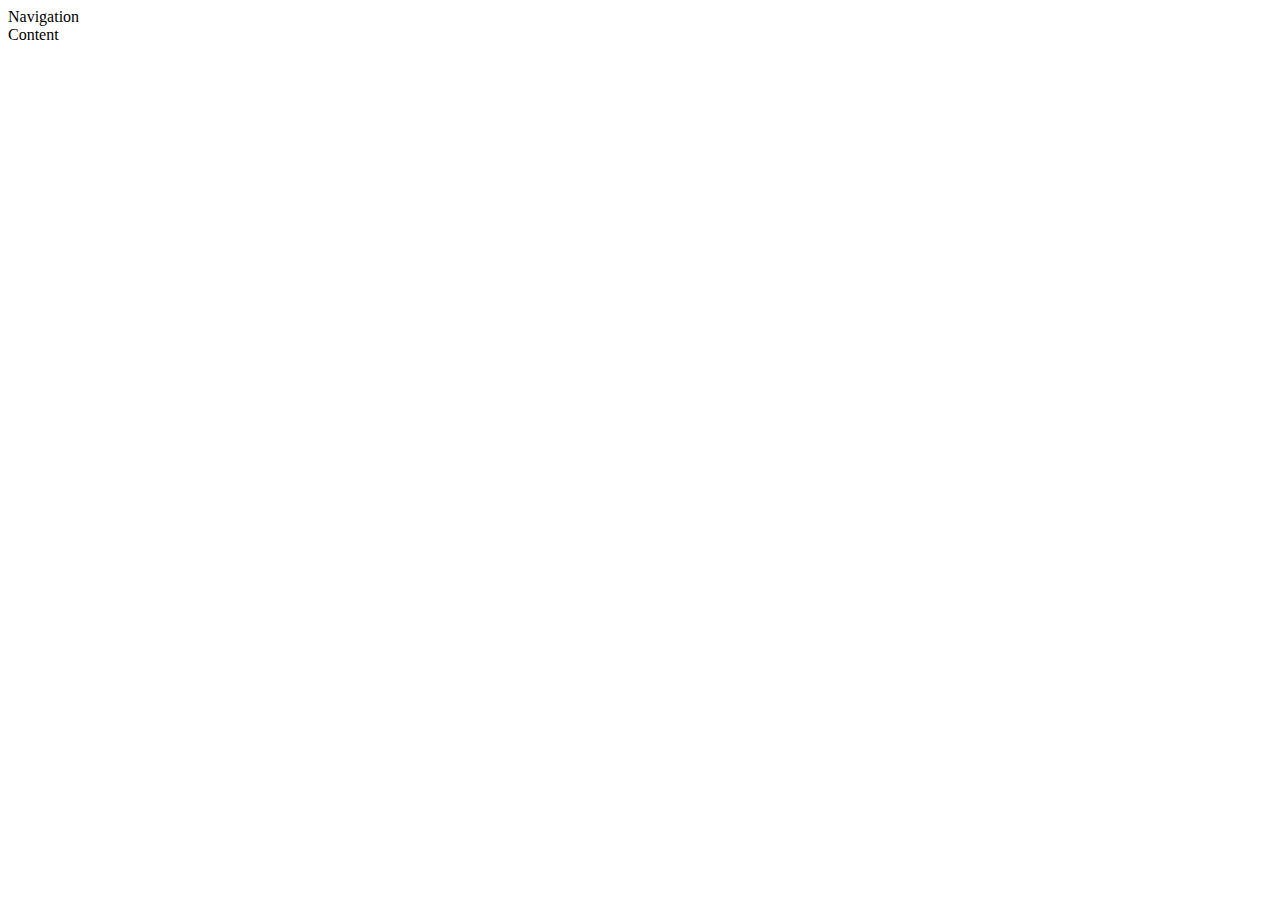
==== frontend/public/index.html @ ead6d47f "Update file structure, add logos and main layout     - Updated the file structure to be more readeab" ====
<!DOCTYPE html>
<html lang="en">

<head>
    <meta charset="UTF-8">
    <meta name="viewport" content="width=device-width, initial-scale=1.0">
    <link rel="icon" type="image/x-icon" href="/assets/img/logo-simple.png">
    <link rel="stylesheet" href="/assets/styles/main.css">
    <title>BetterSeed</title>
</head>

<body class="home">
    <nav class="navigation">
        Navigation
    </nav>

    </div>
    <div class="main">
        Content
    </div>
    
    <script type="module" src="https://cdn.jsdelivr.net/npm/bootstrap@5.3.3/dist/js/bootstrap.bundle.min.js"></script>
</body>

</html>
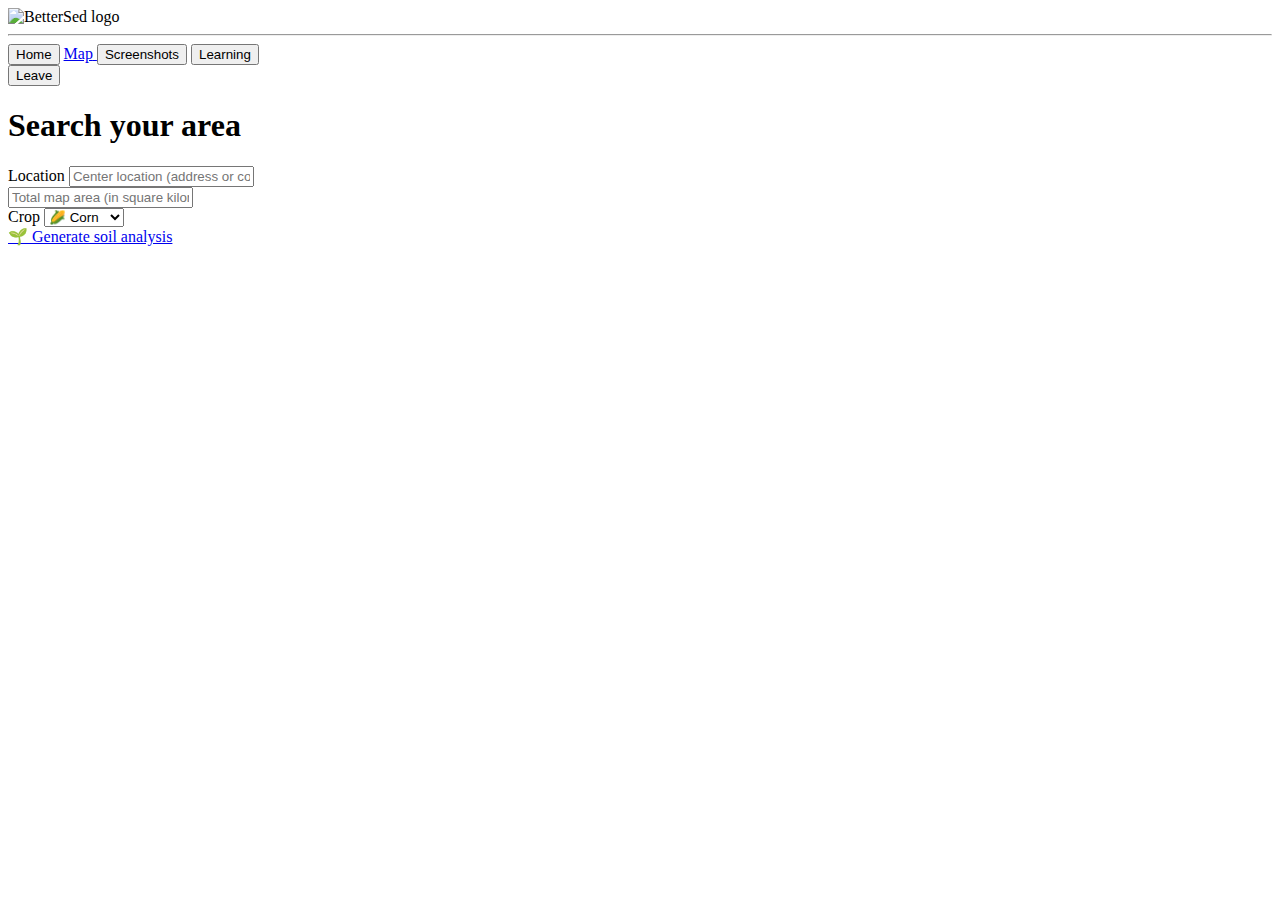
==== commit 24f34975: "Commit final" ====
--- a/frontend/public/index.html
+++ b/frontend/public/index.html
@@ -10,13 +10,65 @@
 </head>
 
 <body class="home">
-    <nav class="navigation">
-        Navigation
+    <nav class="navigation d-none d-md-flex flex-column p-3 shadow-lg z-2">
+        <img class="img-fluid w-75 align-self-center" src="/assets/img/logo.svg" alt="BetterSed logo">
+        <hr class="border border-primary border-1 opacity-100">
+        <div class="links flex-grow-1 flex-shrink-0 fs-5">
+            <button class="link btn btn-outline-info d-flex gap-2 p-2 py-3 border-start border-4 border-info opacity-100">
+                <i class="bi bi-person-circle"></i>
+                <span>Home</span>
+            </button>
+            <a href="maps.html" class="link btn btn-outline-info d-flex gap-2 p-2 py-3">
+                <i class="bi bi-map"></i>
+                <span>Map</span>
+            </a>
+            <button class="link btn btn-outline-info d-flex gap-2 p-2 py-3">
+                <i class="bi bi-images"></i>
+                <span>Screenshots</span>
+            </button>
+            <button class="link btn btn-outline-info d-flex gap-2 p-2 py-3">
+                <i class="bi bi-lightbulb"></i>
+                <span>Learning</span>
+            </button>
+
+            <div class="spacer"></div>
+           
+            <button class="link btn btn-outline-info d-flex gap-2 p-2">
+                <i class="bi bi-arrow-left"></i>
+                <span>Leave</span>
+            </button>
+        </div>
     </nav>
 
-    </div>
-    <div class="main">
-        Content
+    <div class="main bg-body-secondary p-4 d-flex justify-content-center align-items-center">
+        <div class="search card z-2 rounded-3 border-0 flex-grow-1 shadow-sm py-2">
+            <div class="card-body">
+                <div class="title d-flex align-items-center justify-content-between gap-2">
+                    <div class="text d-flex align-items-center gap-2">
+                        <i class="fs-4 bi bi-pin-map-fill"></i>
+                        <h1 class="fs-3 m-0">Search your area</h1>
+                    </div>
+                    <i class="bi bi-info-circle-fill "></i>
+                </div>
+                <div class="mb-3">
+                    <label for="searchFormInputAddress" class="form-label">Location</label>
+                    <input class="form-control" id="address-input" placeholder="Center location (address or coordinates)">
+                    <div id="address-list"></div>
+                </div>
+                <div class="mb-3">
+                    <input class="form-control" id="area_input" placeholder="Total map area (in square kilometers)"></input>
+                </div>
+                <div class="mb-3">
+                    <label for="searchFormInputCrop" class="form-label">Crop</label>
+                    <select class="form-select" aria-label="🌾 Crop">
+                        <option value="Corn">🌽 Corn</option>
+                        <option value="Grape">🍇 Grape</option>
+                        <option value="Weat">🌾 Weat</option>
+                    </select>
+                </div>
+                <a href="maps.html" class="btn btn-primary btn-lg w-100">🌱 Generate soil analysis</a>
+            </div>
+        </div>
     </div>
     
     <script type="module" src="https://cdn.jsdelivr.net/npm/bootstrap@5.3.3/dist/js/bootstrap.bundle.min.js"></script>
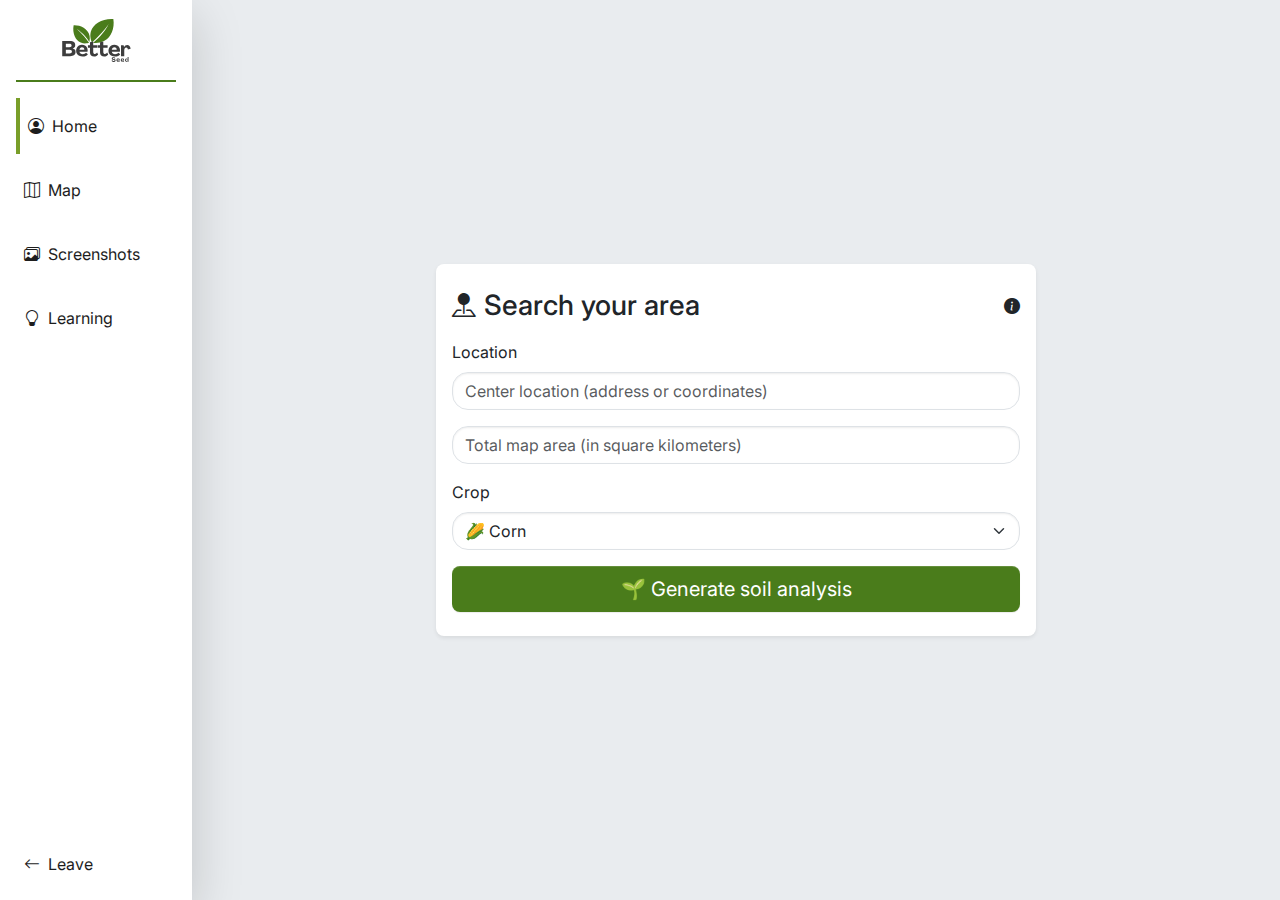
==== commit a075628f: "Added randomness to the tendency scores" ====
--- a/frontend/public/index.html
+++ b/frontend/public/index.html
@@ -4,14 +4,14 @@
 <head>
     <meta charset="UTF-8">
     <meta name="viewport" content="width=device-width, initial-scale=1.0">
-    <link rel="icon" type="image/x-icon" href="/assets/img/logo-simple.png">
-    <link rel="stylesheet" href="/assets/styles/main.css">
+    <link rel="icon" type="image/x-icon" href="assets/img/logo-simple.png">
+    <link rel="stylesheet" href="assets/styles/main.css">
     <title>BetterSeed</title>
 </head>
 
 <body class="home">
     <nav class="navigation d-none d-md-flex flex-column p-3 shadow-lg z-2">
-        <img class="img-fluid w-75 align-self-center" src="/assets/img/logo.svg" alt="BetterSed logo">
+        <img class="img-fluid w-75 align-self-center" src="assets/img/logo.svg" alt="BetterSed logo">
         <hr class="border border-primary border-1 opacity-100">
         <div class="links flex-grow-1 flex-shrink-0 fs-5">
             <button class="link btn btn-outline-info d-flex gap-2 p-2 py-3 border-start border-4 border-info opacity-100">
@@ -43,7 +43,7 @@
     <div class="main bg-body-secondary p-4 d-flex justify-content-center align-items-center">
         <div class="search card z-2 rounded-3 border-0 flex-grow-1 shadow-sm py-2">
             <div class="card-body">
-                <div class="title d-flex align-items-center justify-content-between gap-2">
+                <div class="title mb-3 d-flex align-items-center justify-content-between gap-2">
                     <div class="text d-flex align-items-center gap-2">
                         <i class="fs-4 bi bi-pin-map-fill"></i>
                         <h1 class="fs-3 m-0">Search your area</h1>
--- a/frontend/public/assets/styles/main.css
+++ b/frontend/public/assets/styles/main.css
@@ -0,0 +1,20177 @@
+@charset "UTF-8";
+@import url("https://fonts.googleapis.com/css2?family=Inter:ital,opsz,wght@0,14..32,100..900;1,14..32,100..900&display=swap");
+@import url("https://fonts.googleapis.com/css2?family=Noto+Color+Emoji&display=swap");
+/*!
+ * Bootstrap  v5.3.3 (https://getbootstrap.com/)
+ * Copyright 2011-2024 The Bootstrap Authors
+ * Licensed under MIT (https://github.com/twbs/bootstrap/blob/main/LICENSE)
+ */
+:root,
+[data-bs-theme=light] {
+  --bs-blue: #0d6efd;
+  --bs-indigo: #6610f2;
+  --bs-purple: #6f42c1;
+  --bs-pink: #d63384;
+  --bs-red: #dc3545;
+  --bs-orange: #fd7e14;
+  --bs-yellow: #ffc107;
+  --bs-green: #198754;
+  --bs-teal: #20c997;
+  --bs-cyan: #0dcaf0;
+  --bs-black: #000;
+  --bs-white: #FFFFFF;
+  --bs-gray: #6c757d;
+  --bs-gray-dark: #343a40;
+  --bs-gray-100: #f8f9fa;
+  --bs-gray-200: #e9ecef;
+  --bs-gray-300: #dee2e6;
+  --bs-gray-400: #ced4da;
+  --bs-gray-500: #adb5bd;
+  --bs-gray-600: #6c757d;
+  --bs-gray-700: #495057;
+  --bs-gray-800: #343a40;
+  --bs-gray-900: #212529;
+  --bs-primary: #4A7C1B;
+  --bs-secondary: #F9F9F9;
+  --bs-success: #F9F9F9;
+  --bs-info: #799E29;
+  --bs-warning: #EECB2E;
+  --bs-danger: #AE2323;
+  --bs-light: #FFFFFF;
+  --bs-dark: #1D1D1D;
+  --bs-primary-rgb: 74, 124, 27;
+  --bs-secondary-rgb: 249, 249, 249;
+  --bs-success-rgb: 249, 249, 249;
+  --bs-info-rgb: 121, 158, 41;
+  --bs-warning-rgb: 238, 203, 46;
+  --bs-danger-rgb: 174, 35, 35;
+  --bs-light-rgb: 255, 255, 255;
+  --bs-dark-rgb: 29, 29, 29;
+  --bs-primary-text-emphasis: rgb(29.6, 49.6, 10.8);
+  --bs-secondary-text-emphasis: rgb(99.6, 99.6, 99.6);
+  --bs-success-text-emphasis: rgb(99.6, 99.6, 99.6);
+  --bs-info-text-emphasis: rgb(48.4, 63.2, 16.4);
+  --bs-warning-text-emphasis: rgb(95.2, 81.2, 18.4);
+  --bs-danger-text-emphasis: rgb(69.6, 14, 14);
+  --bs-light-text-emphasis: #495057;
+  --bs-dark-text-emphasis: #495057;
+  --bs-primary-bg-subtle: rgb(218.8, 228.8, 209.4);
+  --bs-secondary-bg-subtle: rgb(253.8, 253.8, 253.8);
+  --bs-success-bg-subtle: rgb(253.8, 253.8, 253.8);
+  --bs-info-bg-subtle: rgb(228.2, 235.6, 212.2);
+  --bs-warning-bg-subtle: rgb(251.6, 244.6, 213.2);
+  --bs-danger-bg-subtle: rgb(238.8, 211, 211);
+  --bs-light-bg-subtle: rgb(251.5, 252, 252.5);
+  --bs-dark-bg-subtle: #ced4da;
+  --bs-primary-border-subtle: rgb(182.6, 202.6, 163.8);
+  --bs-secondary-border-subtle: rgb(252.6, 252.6, 252.6);
+  --bs-success-border-subtle: rgb(252.6, 252.6, 252.6);
+  --bs-info-border-subtle: rgb(201.4, 216.2, 169.4);
+  --bs-warning-border-subtle: rgb(248.2, 234.2, 171.4);
+  --bs-danger-border-subtle: rgb(222.6, 167, 167);
+  --bs-light-border-subtle: #e9ecef;
+  --bs-dark-border-subtle: #adb5bd;
+  --bs-white-rgb: 255, 255, 255;
+  --bs-black-rgb: 0, 0, 0;
+  --bs-font-sans-serif: "Inter", system-ui;
+  --bs-font-monospace: SFMono-Regular, Menlo, Monaco, Consolas, "Liberation Mono", "Courier New", monospace;
+  --bs-gradient: linear-gradient(180deg, rgba(255, 255, 255, 0.15), rgba(255, 255, 255, 0));
+  --bs-body-font-family: var(--bs-font-sans-serif);
+  --bs-body-font-size: 1rem;
+  --bs-body-font-weight: 400;
+  --bs-body-line-height: 1.5;
+  --bs-body-color: #212529;
+  --bs-body-color-rgb: 33, 37, 41;
+  --bs-body-bg: #FFFFFF;
+  --bs-body-bg-rgb: 255, 255, 255;
+  --bs-emphasis-color: #000;
+  --bs-emphasis-color-rgb: 0, 0, 0;
+  --bs-secondary-color: rgba(33, 37, 41, 0.75);
+  --bs-secondary-color-rgb: 33, 37, 41;
+  --bs-secondary-bg: #e9ecef;
+  --bs-secondary-bg-rgb: 233, 236, 239;
+  --bs-tertiary-color: rgba(33, 37, 41, 0.5);
+  --bs-tertiary-color-rgb: 33, 37, 41;
+  --bs-tertiary-bg: #f8f9fa;
+  --bs-tertiary-bg-rgb: 248, 249, 250;
+  --bs-heading-color: inherit;
+  --bs-link-color: #4A7C1B;
+  --bs-link-color-rgb: 74, 124, 27;
+  --bs-link-decoration: underline;
+  --bs-link-hover-color: rgb(59.2, 99.2, 21.6);
+  --bs-link-hover-color-rgb: 59, 99, 22;
+  --bs-code-color: #d63384;
+  --bs-highlight-color: #212529;
+  --bs-highlight-bg: rgb(255, 242.6, 205.4);
+  --bs-border-width: 1px;
+  --bs-border-style: solid;
+  --bs-border-color: #dee2e6;
+  --bs-border-color-translucent: rgba(0, 0, 0, 0.175);
+  --bs-border-radius: 1rem;
+  --bs-border-radius-sm: 0.25rem;
+  --bs-border-radius-lg: 0.5rem;
+  --bs-border-radius-xl: 1rem;
+  --bs-border-radius-xxl: 2rem;
+  --bs-border-radius-2xl: var(--bs-border-radius-xxl);
+  --bs-border-radius-pill: 50rem;
+  --bs-box-shadow: 0 0.5rem 1rem rgba(0, 0, 0, 0.15);
+  --bs-box-shadow-sm: 0 0.125rem 0.25rem rgba(0, 0, 0, 0.075);
+  --bs-box-shadow-lg: 0 1rem 3rem rgba(0, 0, 0, 0.175);
+  --bs-box-shadow-inset: inset 0 1px 2px rgba(0, 0, 0, 0.075);
+  --bs-focus-ring-width: 0.25rem;
+  --bs-focus-ring-opacity: 0.25;
+  --bs-focus-ring-color: rgba(74, 124, 27, 0.25);
+  --bs-form-valid-color: #F9F9F9;
+  --bs-form-valid-border-color: #F9F9F9;
+  --bs-form-invalid-color: #AE2323;
+  --bs-form-invalid-border-color: #AE2323;
+}
+
+[data-bs-theme=dark] {
+  color-scheme: dark;
+  --bs-body-color: #dee2e6;
+  --bs-body-color-rgb: 222, 226, 230;
+  --bs-body-bg: #212529;
+  --bs-body-bg-rgb: 33, 37, 41;
+  --bs-emphasis-color: #FFFFFF;
+  --bs-emphasis-color-rgb: 255, 255, 255;
+  --bs-secondary-color: rgba(222, 226, 230, 0.75);
+  --bs-secondary-color-rgb: 222, 226, 230;
+  --bs-secondary-bg: #343a40;
+  --bs-secondary-bg-rgb: 52, 58, 64;
+  --bs-tertiary-color: rgba(222, 226, 230, 0.5);
+  --bs-tertiary-color-rgb: 222, 226, 230;
+  --bs-tertiary-bg: rgb(42.5, 47.5, 52.5);
+  --bs-tertiary-bg-rgb: 43, 48, 53;
+  --bs-primary-text-emphasis: rgb(146.4, 176.4, 118.2);
+  --bs-secondary-text-emphasis: rgb(251.4, 251.4, 251.4);
+  --bs-success-text-emphasis: rgb(251.4, 251.4, 251.4);
+  --bs-info-text-emphasis: rgb(174.6, 196.8, 126.6);
+  --bs-warning-text-emphasis: rgb(244.8, 223.8, 129.6);
+  --bs-danger-text-emphasis: rgb(206.4, 123, 123);
+  --bs-light-text-emphasis: #f8f9fa;
+  --bs-dark-text-emphasis: #dee2e6;
+  --bs-primary-bg-subtle: rgb(14.8, 24.8, 5.4);
+  --bs-secondary-bg-subtle: rgb(49.8, 49.8, 49.8);
+  --bs-success-bg-subtle: rgb(49.8, 49.8, 49.8);
+  --bs-info-bg-subtle: rgb(24.2, 31.6, 8.2);
+  --bs-warning-bg-subtle: rgb(47.6, 40.6, 9.2);
+  --bs-danger-bg-subtle: rgb(34.8, 7, 7);
+  --bs-light-bg-subtle: #343a40;
+  --bs-dark-bg-subtle: #1a1d20;
+  --bs-primary-border-subtle: rgb(44.4, 74.4, 16.2);
+  --bs-secondary-border-subtle: rgb(149.4, 149.4, 149.4);
+  --bs-success-border-subtle: rgb(149.4, 149.4, 149.4);
+  --bs-info-border-subtle: rgb(72.6, 94.8, 24.6);
+  --bs-warning-border-subtle: rgb(142.8, 121.8, 27.6);
+  --bs-danger-border-subtle: rgb(104.4, 21, 21);
+  --bs-light-border-subtle: #495057;
+  --bs-dark-border-subtle: #343a40;
+  --bs-heading-color: inherit;
+  --bs-link-color: rgb(146.4, 176.4, 118.2);
+  --bs-link-hover-color: rgb(168.12, 192.12, 145.56);
+  --bs-link-color-rgb: 146, 176, 118;
+  --bs-link-hover-color-rgb: 168, 192, 146;
+  --bs-code-color: rgb(230.4, 132.6, 181.2);
+  --bs-highlight-color: #dee2e6;
+  --bs-highlight-bg: rgb(102, 77.2, 2.8);
+  --bs-border-color: #495057;
+  --bs-border-color-translucent: rgba(255, 255, 255, 0.15);
+  --bs-form-valid-color: rgb(117, 183, 152.4);
+  --bs-form-valid-border-color: rgb(117, 183, 152.4);
+  --bs-form-invalid-color: rgb(234, 133.8, 143.4);
+  --bs-form-invalid-border-color: rgb(234, 133.8, 143.4);
+}
+
+*,
+*::before,
+*::after {
+  box-sizing: border-box;
+}
+
+@media (prefers-reduced-motion: no-preference) {
+  :root {
+    scroll-behavior: smooth;
+  }
+}
+
+body {
+  margin: 0;
+  font-family: var(--bs-body-font-family);
+  font-size: var(--bs-body-font-size);
+  font-weight: var(--bs-body-font-weight);
+  line-height: var(--bs-body-line-height);
+  color: var(--bs-body-color);
+  text-align: var(--bs-body-text-align);
+  background-color: var(--bs-body-bg);
+  -webkit-text-size-adjust: 100%;
+  -webkit-tap-highlight-color: rgba(0, 0, 0, 0);
+}
+
+hr {
+  margin: 1rem 0;
+  color: inherit;
+  border: 0;
+  border-top: var(--bs-border-width) solid;
+  opacity: 0.25;
+}
+
+h6, .h6, h5, .h5, h4, .h4, h3, .h3, h2, .h2, h1, .h1 {
+  margin-top: 0;
+  margin-bottom: 0.5rem;
+  font-weight: 500;
+  line-height: 1.2;
+  color: var(--bs-heading-color);
+}
+
+h1, .h1 {
+  font-size: calc(1.375rem + 1.5vw);
+}
+@media (min-width: 1200px) {
+  h1, .h1 {
+    font-size: 2.5rem;
+  }
+}
+
+h2, .h2 {
+  font-size: calc(1.325rem + 0.9vw);
+}
+@media (min-width: 1200px) {
+  h2, .h2 {
+    font-size: 2rem;
+  }
+}
+
+h3, .h3 {
+  font-size: calc(1.3rem + 0.6vw);
+}
+@media (min-width: 1200px) {
+  h3, .h3 {
+    font-size: 1.75rem;
+  }
+}
+
+h4, .h4 {
+  font-size: calc(1.275rem + 0.3vw);
+}
+@media (min-width: 1200px) {
+  h4, .h4 {
+    font-size: 1.5rem;
+  }
+}
+
+h5, .h5 {
+  font-size: 1.25rem;
+}
+
+h6, .h6 {
+  font-size: 1rem;
+}
+
+p {
+  margin-top: 0;
+  margin-bottom: 1rem;
+}
+
+abbr[title] {
+  text-decoration: underline dotted;
+  cursor: help;
+  text-decoration-skip-ink: none;
+}
+
+address {
+  margin-bottom: 1rem;
+  font-style: normal;
+  line-height: inherit;
+}
+
+ol,
+ul {
+  padding-left: 2rem;
+}
+
+ol,
+ul,
+dl {
+  margin-top: 0;
+  margin-bottom: 1rem;
+}
+
+ol ol,
+ul ul,
+ol ul,
+ul ol {
+  margin-bottom: 0;
+}
+
+dt {
+  font-weight: 700;
+}
+
+dd {
+  margin-bottom: 0.5rem;
+  margin-left: 0;
+}
+
+blockquote {
+  margin: 0 0 1rem;
+}
+
+b,
+strong {
+  font-weight: bolder;
+}
+
+small, .small {
+  font-size: 0.875em;
+}
+
+mark, .mark {
+  padding: 0.1875em;
+  color: var(--bs-highlight-color);
+  background-color: var(--bs-highlight-bg);
+}
+
+sub,
+sup {
+  position: relative;
+  font-size: 0.75em;
+  line-height: 0;
+  vertical-align: baseline;
+}
+
+sub {
+  bottom: -0.25em;
+}
+
+sup {
+  top: -0.5em;
+}
+
+a {
+  color: rgba(var(--bs-link-color-rgb), var(--bs-link-opacity, 1));
+  text-decoration: underline;
+}
+a:hover {
+  --bs-link-color-rgb: var(--bs-link-hover-color-rgb);
+}
+
+a:not([href]):not([class]), a:not([href]):not([class]):hover {
+  color: inherit;
+  text-decoration: none;
+}
+
+pre,
+code,
+kbd,
+samp {
+  font-family: var(--bs-font-monospace);
+  font-size: 1em;
+}
+
+pre {
+  display: block;
+  margin-top: 0;
+  margin-bottom: 1rem;
+  overflow: auto;
+  font-size: 0.875em;
+}
+pre code {
+  font-size: inherit;
+  color: inherit;
+  word-break: normal;
+}
+
+code {
+  font-size: 0.875em;
+  color: var(--bs-code-color);
+  word-wrap: break-word;
+}
+a > code {
+  color: inherit;
+}
+
+kbd {
+  padding: 0.1875rem 0.375rem;
+  font-size: 0.875em;
+  color: var(--bs-body-bg);
+  background-color: var(--bs-body-color);
+  border-radius: 0.25rem;
+}
+kbd kbd {
+  padding: 0;
+  font-size: 1em;
+}
+
+figure {
+  margin: 0 0 1rem;
+}
+
+img,
+svg {
+  vertical-align: middle;
+}
+
+table {
+  caption-side: bottom;
+  border-collapse: collapse;
+}
+
+caption {
+  padding-top: 0.5rem;
+  padding-bottom: 0.5rem;
+  color: var(--bs-secondary-color);
+  text-align: left;
+}
+
+th {
+  text-align: inherit;
+  text-align: -webkit-match-parent;
+}
+
+thead,
+tbody,
+tfoot,
+tr,
+td,
+th {
+  border-color: inherit;
+  border-style: solid;
+  border-width: 0;
+}
+
+label {
+  display: inline-block;
+}
+
+button {
+  border-radius: 0;
+}
+
+button:focus:not(:focus-visible) {
+  outline: 0;
+}
+
+input,
+button,
+select,
+optgroup,
+textarea {
+  margin: 0;
+  font-family: inherit;
+  font-size: inherit;
+  line-height: inherit;
+}
+
+button,
+select {
+  text-transform: none;
+}
+
+[role=button] {
+  cursor: pointer;
+}
+
+select {
+  word-wrap: normal;
+}
+select:disabled {
+  opacity: 1;
+}
+
+[list]:not([type=date]):not([type=datetime-local]):not([type=month]):not([type=week]):not([type=time])::-webkit-calendar-picker-indicator {
+  display: none !important;
+}
+
+button,
+[type=button],
+[type=reset],
+[type=submit] {
+  -webkit-appearance: button;
+}
+button:not(:disabled),
+[type=button]:not(:disabled),
+[type=reset]:not(:disabled),
+[type=submit]:not(:disabled) {
+  cursor: pointer;
+}
+
+::-moz-focus-inner {
+  padding: 0;
+  border-style: none;
+}
+
+textarea {
+  resize: vertical;
+}
+
+fieldset {
+  min-width: 0;
+  padding: 0;
+  margin: 0;
+  border: 0;
+}
+
+legend {
+  float: left;
+  width: 100%;
+  padding: 0;
+  margin-bottom: 0.5rem;
+  font-size: calc(1.275rem + 0.3vw);
+  line-height: inherit;
+}
+@media (min-width: 1200px) {
+  legend {
+    font-size: 1.5rem;
+  }
+}
+legend + * {
+  clear: left;
+}
+
+::-webkit-datetime-edit-fields-wrapper,
+::-webkit-datetime-edit-text,
+::-webkit-datetime-edit-minute,
+::-webkit-datetime-edit-hour-field,
+::-webkit-datetime-edit-day-field,
+::-webkit-datetime-edit-month-field,
+::-webkit-datetime-edit-year-field {
+  padding: 0;
+}
+
+::-webkit-inner-spin-button {
+  height: auto;
+}
+
+[type=search] {
+  -webkit-appearance: textfield;
+  outline-offset: -2px;
+}
+
+/* rtl:raw:
+[type="tel"],
+[type="url"],
+[type="email"],
+[type="number"] {
+  direction: ltr;
+}
+*/
+::-webkit-search-decoration {
+  -webkit-appearance: none;
+}
+
+::-webkit-color-swatch-wrapper {
+  padding: 0;
+}
+
+::file-selector-button {
+  font: inherit;
+  -webkit-appearance: button;
+}
+
+output {
+  display: inline-block;
+}
+
+iframe {
+  border: 0;
+}
+
+summary {
+  display: list-item;
+  cursor: pointer;
+}
+
+progress {
+  vertical-align: baseline;
+}
+
+[hidden] {
+  display: none !important;
+}
+
+.lead {
+  font-size: 1.25rem;
+  font-weight: 300;
+}
+
+.display-1 {
+  font-size: calc(1.625rem + 4.5vw);
+  font-weight: 300;
+  line-height: 1.2;
+}
+@media (min-width: 1200px) {
+  .display-1 {
+    font-size: 5rem;
+  }
+}
+
+.display-2 {
+  font-size: calc(1.575rem + 3.9vw);
+  font-weight: 300;
+  line-height: 1.2;
+}
+@media (min-width: 1200px) {
+  .display-2 {
+    font-size: 4.5rem;
+  }
+}
+
+.display-3 {
+  font-size: calc(1.525rem + 3.3vw);
+  font-weight: 300;
+  line-height: 1.2;
+}
+@media (min-width: 1200px) {
+  .display-3 {
+    font-size: 4rem;
+  }
+}
+
+.display-4 {
+  font-size: calc(1.475rem + 2.7vw);
+  font-weight: 300;
+  line-height: 1.2;
+}
+@media (min-width: 1200px) {
+  .display-4 {
+    font-size: 3.5rem;
+  }
+}
+
+.display-5 {
+  font-size: calc(1.425rem + 2.1vw);
+  font-weight: 300;
+  line-height: 1.2;
+}
+@media (min-width: 1200px) {
+  .display-5 {
+    font-size: 3rem;
+  }
+}
+
+.display-6 {
+  font-size: calc(1.375rem + 1.5vw);
+  font-weight: 300;
+  line-height: 1.2;
+}
+@media (min-width: 1200px) {
+  .display-6 {
+    font-size: 2.5rem;
+  }
+}
+
+.list-unstyled {
+  padding-left: 0;
+  list-style: none;
+}
+
+.list-inline {
+  padding-left: 0;
+  list-style: none;
+}
+
+.list-inline-item {
+  display: inline-block;
+}
+.list-inline-item:not(:last-child) {
+  margin-right: 0.5rem;
+}
+
+.initialism {
+  font-size: 0.875em;
+  text-transform: uppercase;
+}
+
+.blockquote {
+  margin-bottom: 1rem;
+  font-size: 1.25rem;
+}
+.blockquote > :last-child {
+  margin-bottom: 0;
+}
+
+.blockquote-footer {
+  margin-top: -1rem;
+  margin-bottom: 1rem;
+  font-size: 0.875em;
+  color: #6c757d;
+}
+.blockquote-footer::before {
+  content: "— ";
+}
+
+.img-fluid {
+  max-width: 100%;
+  height: auto;
+}
+
+.img-thumbnail {
+  padding: 0.25rem;
+  background-color: var(--bs-body-bg);
+  border: var(--bs-border-width) solid var(--bs-border-color);
+  border-radius: var(--bs-border-radius);
+  box-shadow: var(--bs-box-shadow-sm);
+  max-width: 100%;
+  height: auto;
+}
+
+.figure {
+  display: inline-block;
+}
+
+.figure-img {
+  margin-bottom: 0.5rem;
+  line-height: 1;
+}
+
+.figure-caption {
+  font-size: 0.875em;
+  color: var(--bs-secondary-color);
+}
+
+.container,
+.container-fluid,
+.container-xxl,
+.container-xl,
+.container-lg,
+.container-md,
+.container-sm {
+  --bs-gutter-x: 1.5rem;
+  --bs-gutter-y: 0;
+  width: 100%;
+  padding-right: calc(var(--bs-gutter-x) * 0.5);
+  padding-left: calc(var(--bs-gutter-x) * 0.5);
+  margin-right: auto;
+  margin-left: auto;
+}
+
+@media (min-width: 576px) {
+  .container-sm, .container {
+    max-width: 540px;
+  }
+}
+@media (min-width: 768px) {
+  .container-md, .container-sm, .container {
+    max-width: 720px;
+  }
+}
+@media (min-width: 992px) {
+  .container-lg, .container-md, .container-sm, .container {
+    max-width: 960px;
+  }
+}
+@media (min-width: 1200px) {
+  .container-xl, .container-lg, .container-md, .container-sm, .container {
+    max-width: 1140px;
+  }
+}
+@media (min-width: 1400px) {
+  .container-xxl, .container-xl, .container-lg, .container-md, .container-sm, .container {
+    max-width: 1320px;
+  }
+}
+:root {
+  --bs-breakpoint-xs: 0;
+  --bs-breakpoint-sm: 576px;
+  --bs-breakpoint-md: 768px;
+  --bs-breakpoint-lg: 992px;
+  --bs-breakpoint-xl: 1200px;
+  --bs-breakpoint-xxl: 1400px;
+}
+
+.row {
+  --bs-gutter-x: 1.5rem;
+  --bs-gutter-y: 0;
+  display: flex;
+  flex-wrap: wrap;
+  margin-top: calc(-1 * var(--bs-gutter-y));
+  margin-right: calc(-0.5 * var(--bs-gutter-x));
+  margin-left: calc(-0.5 * var(--bs-gutter-x));
+}
+.row > * {
+  flex-shrink: 0;
+  width: 100%;
+  max-width: 100%;
+  padding-right: calc(var(--bs-gutter-x) * 0.5);
+  padding-left: calc(var(--bs-gutter-x) * 0.5);
+  margin-top: var(--bs-gutter-y);
+}
+
+.col {
+  flex: 1 0 0%;
+}
+
+.row-cols-auto > * {
+  flex: 0 0 auto;
+  width: auto;
+}
+
+.row-cols-1 > * {
+  flex: 0 0 auto;
+  width: 100%;
+}
+
+.row-cols-2 > * {
+  flex: 0 0 auto;
+  width: 50%;
+}
+
+.row-cols-3 > * {
+  flex: 0 0 auto;
+  width: 33.33333333%;
+}
+
+.row-cols-4 > * {
+  flex: 0 0 auto;
+  width: 25%;
+}
+
+.row-cols-5 > * {
+  flex: 0 0 auto;
+  width: 20%;
+}
+
+.row-cols-6 > * {
+  flex: 0 0 auto;
+  width: 16.66666667%;
+}
+
+.col-auto {
+  flex: 0 0 auto;
+  width: auto;
+}
+
+.col-1 {
+  flex: 0 0 auto;
+  width: 8.33333333%;
+}
+
+.col-2 {
+  flex: 0 0 auto;
+  width: 16.66666667%;
+}
+
+.col-3 {
+  flex: 0 0 auto;
+  width: 25%;
+}
+
+.col-4 {
+  flex: 0 0 auto;
+  width: 33.33333333%;
+}
+
+.col-5 {
+  flex: 0 0 auto;
+  width: 41.66666667%;
+}
+
+.col-6 {
+  flex: 0 0 auto;
+  width: 50%;
+}
+
+.col-7 {
+  flex: 0 0 auto;
+  width: 58.33333333%;
+}
+
+.col-8 {
+  flex: 0 0 auto;
+  width: 66.66666667%;
+}
+
+.col-9 {
+  flex: 0 0 auto;
+  width: 75%;
+}
+
+.col-10 {
+  flex: 0 0 auto;
+  width: 83.33333333%;
+}
+
+.col-11 {
+  flex: 0 0 auto;
+  width: 91.66666667%;
+}
+
+.col-12 {
+  flex: 0 0 auto;
+  width: 100%;
+}
+
+.offset-1 {
+  margin-left: 8.33333333%;
+}
+
+.offset-2 {
+  margin-left: 16.66666667%;
+}
+
+.offset-3 {
+  margin-left: 25%;
+}
+
+.offset-4 {
+  margin-left: 33.33333333%;
+}
+
+.offset-5 {
+  margin-left: 41.66666667%;
+}
+
+.offset-6 {
+  margin-left: 50%;
+}
+
+.offset-7 {
+  margin-left: 58.33333333%;
+}
+
+.offset-8 {
+  margin-left: 66.66666667%;
+}
+
+.offset-9 {
+  margin-left: 75%;
+}
+
+.offset-10 {
+  margin-left: 83.33333333%;
+}
+
+.offset-11 {
+  margin-left: 91.66666667%;
+}
+
+.g-0,
+.gx-0 {
+  --bs-gutter-x: 0;
+}
+
+.g-0,
+.gy-0 {
+  --bs-gutter-y: 0;
+}
+
+.g-1,
+.gx-1 {
+  --bs-gutter-x: 0.25rem;
+}
+
+.g-1,
+.gy-1 {
+  --bs-gutter-y: 0.25rem;
+}
+
+.g-2,
+.gx-2 {
+  --bs-gutter-x: 0.5rem;
+}
+
+.g-2,
+.gy-2 {
+  --bs-gutter-y: 0.5rem;
+}
+
+.g-3,
+.gx-3 {
+  --bs-gutter-x: 1rem;
+}
+
+.g-3,
+.gy-3 {
+  --bs-gutter-y: 1rem;
+}
+
+.g-4,
+.gx-4 {
+  --bs-gutter-x: 1.5rem;
+}
+
+.g-4,
+.gy-4 {
+  --bs-gutter-y: 1.5rem;
+}
+
+.g-5,
+.gx-5 {
+  --bs-gutter-x: 3rem;
+}
+
+.g-5,
+.gy-5 {
+  --bs-gutter-y: 3rem;
+}
+
+@media (min-width: 576px) {
+  .col-sm {
+    flex: 1 0 0%;
+  }
+  .row-cols-sm-auto > * {
+    flex: 0 0 auto;
+    width: auto;
+  }
+  .row-cols-sm-1 > * {
+    flex: 0 0 auto;
+    width: 100%;
+  }
+  .row-cols-sm-2 > * {
+    flex: 0 0 auto;
+    width: 50%;
+  }
+  .row-cols-sm-3 > * {
+    flex: 0 0 auto;
+    width: 33.33333333%;
+  }
+  .row-cols-sm-4 > * {
+    flex: 0 0 auto;
+    width: 25%;
+  }
+  .row-cols-sm-5 > * {
+    flex: 0 0 auto;
+    width: 20%;
+  }
+  .row-cols-sm-6 > * {
+    flex: 0 0 auto;
+    width: 16.66666667%;
+  }
+  .col-sm-auto {
+    flex: 0 0 auto;
+    width: auto;
+  }
+  .col-sm-1 {
+    flex: 0 0 auto;
+    width: 8.33333333%;
+  }
+  .col-sm-2 {
+    flex: 0 0 auto;
+    width: 16.66666667%;
+  }
+  .col-sm-3 {
+    flex: 0 0 auto;
+    width: 25%;
+  }
+  .col-sm-4 {
+    flex: 0 0 auto;
+    width: 33.33333333%;
+  }
+  .col-sm-5 {
+    flex: 0 0 auto;
+    width: 41.66666667%;
+  }
+  .col-sm-6 {
+    flex: 0 0 auto;
+    width: 50%;
+  }
+  .col-sm-7 {
+    flex: 0 0 auto;
+    width: 58.33333333%;
+  }
+  .col-sm-8 {
+    flex: 0 0 auto;
+    width: 66.66666667%;
+  }
+  .col-sm-9 {
+    flex: 0 0 auto;
+    width: 75%;
+  }
+  .col-sm-10 {
+    flex: 0 0 auto;
+    width: 83.33333333%;
+  }
+  .col-sm-11 {
+    flex: 0 0 auto;
+    width: 91.66666667%;
+  }
+  .col-sm-12 {
+    flex: 0 0 auto;
+    width: 100%;
+  }
+  .offset-sm-0 {
+    margin-left: 0;
+  }
+  .offset-sm-1 {
+    margin-left: 8.33333333%;
+  }
+  .offset-sm-2 {
+    margin-left: 16.66666667%;
+  }
+  .offset-sm-3 {
+    margin-left: 25%;
+  }
+  .offset-sm-4 {
+    margin-left: 33.33333333%;
+  }
+  .offset-sm-5 {
+    margin-left: 41.66666667%;
+  }
+  .offset-sm-6 {
+    margin-left: 50%;
+  }
+  .offset-sm-7 {
+    margin-left: 58.33333333%;
+  }
+  .offset-sm-8 {
+    margin-left: 66.66666667%;
+  }
+  .offset-sm-9 {
+    margin-left: 75%;
+  }
+  .offset-sm-10 {
+    margin-left: 83.33333333%;
+  }
+  .offset-sm-11 {
+    margin-left: 91.66666667%;
+  }
+  .g-sm-0,
+  .gx-sm-0 {
+    --bs-gutter-x: 0;
+  }
+  .g-sm-0,
+  .gy-sm-0 {
+    --bs-gutter-y: 0;
+  }
+  .g-sm-1,
+  .gx-sm-1 {
+    --bs-gutter-x: 0.25rem;
+  }
+  .g-sm-1,
+  .gy-sm-1 {
+    --bs-gutter-y: 0.25rem;
+  }
+  .g-sm-2,
+  .gx-sm-2 {
+    --bs-gutter-x: 0.5rem;
+  }
+  .g-sm-2,
+  .gy-sm-2 {
+    --bs-gutter-y: 0.5rem;
+  }
+  .g-sm-3,
+  .gx-sm-3 {
+    --bs-gutter-x: 1rem;
+  }
+  .g-sm-3,
+  .gy-sm-3 {
+    --bs-gutter-y: 1rem;
+  }
+  .g-sm-4,
+  .gx-sm-4 {
+    --bs-gutter-x: 1.5rem;
+  }
+  .g-sm-4,
+  .gy-sm-4 {
+    --bs-gutter-y: 1.5rem;
+  }
+  .g-sm-5,
+  .gx-sm-5 {
+    --bs-gutter-x: 3rem;
+  }
+  .g-sm-5,
+  .gy-sm-5 {
+    --bs-gutter-y: 3rem;
+  }
+}
+@media (min-width: 768px) {
+  .col-md {
+    flex: 1 0 0%;
+  }
+  .row-cols-md-auto > * {
+    flex: 0 0 auto;
+    width: auto;
+  }
+  .row-cols-md-1 > * {
+    flex: 0 0 auto;
+    width: 100%;
+  }
+  .row-cols-md-2 > * {
+    flex: 0 0 auto;
+    width: 50%;
+  }
+  .row-cols-md-3 > * {
+    flex: 0 0 auto;
+    width: 33.33333333%;
+  }
+  .row-cols-md-4 > * {
+    flex: 0 0 auto;
+    width: 25%;
+  }
+  .row-cols-md-5 > * {
+    flex: 0 0 auto;
+    width: 20%;
+  }
+  .row-cols-md-6 > * {
+    flex: 0 0 auto;
+    width: 16.66666667%;
+  }
+  .col-md-auto {
+    flex: 0 0 auto;
+    width: auto;
+  }
+  .col-md-1 {
+    flex: 0 0 auto;
+    width: 8.33333333%;
+  }
+  .col-md-2 {
+    flex: 0 0 auto;
+    width: 16.66666667%;
+  }
+  .col-md-3 {
+    flex: 0 0 auto;
+    width: 25%;
+  }
+  .col-md-4 {
+    flex: 0 0 auto;
+    width: 33.33333333%;
+  }
+  .col-md-5 {
+    flex: 0 0 auto;
+    width: 41.66666667%;
+  }
+  .col-md-6 {
+    flex: 0 0 auto;
+    width: 50%;
+  }
+  .col-md-7 {
+    flex: 0 0 auto;
+    width: 58.33333333%;
+  }
+  .col-md-8 {
+    flex: 0 0 auto;
+    width: 66.66666667%;
+  }
+  .col-md-9 {
+    flex: 0 0 auto;
+    width: 75%;
+  }
+  .col-md-10 {
+    flex: 0 0 auto;
+    width: 83.33333333%;
+  }
+  .col-md-11 {
+    flex: 0 0 auto;
+    width: 91.66666667%;
+  }
+  .col-md-12 {
+    flex: 0 0 auto;
+    width: 100%;
+  }
+  .offset-md-0 {
+    margin-left: 0;
+  }
+  .offset-md-1 {
+    margin-left: 8.33333333%;
+  }
+  .offset-md-2 {
+    margin-left: 16.66666667%;
+  }
+  .offset-md-3 {
+    margin-left: 25%;
+  }
+  .offset-md-4 {
+    margin-left: 33.33333333%;
+  }
+  .offset-md-5 {
+    margin-left: 41.66666667%;
+  }
+  .offset-md-6 {
+    margin-left: 50%;
+  }
+  .offset-md-7 {
+    margin-left: 58.33333333%;
+  }
+  .offset-md-8 {
+    margin-left: 66.66666667%;
+  }
+  .offset-md-9 {
+    margin-left: 75%;
+  }
+  .offset-md-10 {
+    margin-left: 83.33333333%;
+  }
+  .offset-md-11 {
+    margin-left: 91.66666667%;
+  }
+  .g-md-0,
+  .gx-md-0 {
+    --bs-gutter-x: 0;
+  }
+  .g-md-0,
+  .gy-md-0 {
+    --bs-gutter-y: 0;
+  }
+  .g-md-1,
+  .gx-md-1 {
+    --bs-gutter-x: 0.25rem;
+  }
+  .g-md-1,
+  .gy-md-1 {
+    --bs-gutter-y: 0.25rem;
+  }
+  .g-md-2,
+  .gx-md-2 {
+    --bs-gutter-x: 0.5rem;
+  }
+  .g-md-2,
+  .gy-md-2 {
+    --bs-gutter-y: 0.5rem;
+  }
+  .g-md-3,
+  .gx-md-3 {
+    --bs-gutter-x: 1rem;
+  }
+  .g-md-3,
+  .gy-md-3 {
+    --bs-gutter-y: 1rem;
+  }
+  .g-md-4,
+  .gx-md-4 {
+    --bs-gutter-x: 1.5rem;
+  }
+  .g-md-4,
+  .gy-md-4 {
+    --bs-gutter-y: 1.5rem;
+  }
+  .g-md-5,
+  .gx-md-5 {
+    --bs-gutter-x: 3rem;
+  }
+  .g-md-5,
+  .gy-md-5 {
+    --bs-gutter-y: 3rem;
+  }
+}
+@media (min-width: 992px) {
+  .col-lg {
+    flex: 1 0 0%;
+  }
+  .row-cols-lg-auto > * {
+    flex: 0 0 auto;
+    width: auto;
+  }
+  .row-cols-lg-1 > * {
+    flex: 0 0 auto;
+    width: 100%;
+  }
+  .row-cols-lg-2 > * {
+    flex: 0 0 auto;
+    width: 50%;
+  }
+  .row-cols-lg-3 > * {
+    flex: 0 0 auto;
+    width: 33.33333333%;
+  }
+  .row-cols-lg-4 > * {
+    flex: 0 0 auto;
+    width: 25%;
+  }
+  .row-cols-lg-5 > * {
+    flex: 0 0 auto;
+    width: 20%;
+  }
+  .row-cols-lg-6 > * {
+    flex: 0 0 auto;
+    width: 16.66666667%;
+  }
+  .col-lg-auto {
+    flex: 0 0 auto;
+    width: auto;
+  }
+  .col-lg-1 {
+    flex: 0 0 auto;
+    width: 8.33333333%;
+  }
+  .col-lg-2 {
+    flex: 0 0 auto;
+    width: 16.66666667%;
+  }
+  .col-lg-3 {
+    flex: 0 0 auto;
+    width: 25%;
+  }
+  .col-lg-4 {
+    flex: 0 0 auto;
+    width: 33.33333333%;
+  }
+  .col-lg-5 {
+    flex: 0 0 auto;
+    width: 41.66666667%;
+  }
+  .col-lg-6 {
+    flex: 0 0 auto;
+    width: 50%;
+  }
+  .col-lg-7 {
+    flex: 0 0 auto;
+    width: 58.33333333%;
+  }
+  .col-lg-8 {
+    flex: 0 0 auto;
+    width: 66.66666667%;
+  }
+  .col-lg-9 {
+    flex: 0 0 auto;
+    width: 75%;
+  }
+  .col-lg-10 {
+    flex: 0 0 auto;
+    width: 83.33333333%;
+  }
+  .col-lg-11 {
+    flex: 0 0 auto;
+    width: 91.66666667%;
+  }
+  .col-lg-12 {
+    flex: 0 0 auto;
+    width: 100%;
+  }
+  .offset-lg-0 {
+    margin-left: 0;
+  }
+  .offset-lg-1 {
+    margin-left: 8.33333333%;
+  }
+  .offset-lg-2 {
+    margin-left: 16.66666667%;
+  }
+  .offset-lg-3 {
+    margin-left: 25%;
+  }
+  .offset-lg-4 {
+    margin-left: 33.33333333%;
+  }
+  .offset-lg-5 {
+    margin-left: 41.66666667%;
+  }
+  .offset-lg-6 {
+    margin-left: 50%;
+  }
+  .offset-lg-7 {
+    margin-left: 58.33333333%;
+  }
+  .offset-lg-8 {
+    margin-left: 66.66666667%;
+  }
+  .offset-lg-9 {
+    margin-left: 75%;
+  }
+  .offset-lg-10 {
+    margin-left: 83.33333333%;
+  }
+  .offset-lg-11 {
+    margin-left: 91.66666667%;
+  }
+  .g-lg-0,
+  .gx-lg-0 {
+    --bs-gutter-x: 0;
+  }
+  .g-lg-0,
+  .gy-lg-0 {
+    --bs-gutter-y: 0;
+  }
+  .g-lg-1,
+  .gx-lg-1 {
+    --bs-gutter-x: 0.25rem;
+  }
+  .g-lg-1,
+  .gy-lg-1 {
+    --bs-gutter-y: 0.25rem;
+  }
+  .g-lg-2,
+  .gx-lg-2 {
+    --bs-gutter-x: 0.5rem;
+  }
+  .g-lg-2,
+  .gy-lg-2 {
+    --bs-gutter-y: 0.5rem;
+  }
+  .g-lg-3,
+  .gx-lg-3 {
+    --bs-gutter-x: 1rem;
+  }
+  .g-lg-3,
+  .gy-lg-3 {
+    --bs-gutter-y: 1rem;
+  }
+  .g-lg-4,
+  .gx-lg-4 {
+    --bs-gutter-x: 1.5rem;
+  }
+  .g-lg-4,
+  .gy-lg-4 {
+    --bs-gutter-y: 1.5rem;
+  }
+  .g-lg-5,
+  .gx-lg-5 {
+    --bs-gutter-x: 3rem;
+  }
+  .g-lg-5,
+  .gy-lg-5 {
+    --bs-gutter-y: 3rem;
+  }
+}
+@media (min-width: 1200px) {
+  .col-xl {
+    flex: 1 0 0%;
+  }
+  .row-cols-xl-auto > * {
+    flex: 0 0 auto;
+    width: auto;
+  }
+  .row-cols-xl-1 > * {
+    flex: 0 0 auto;
+    width: 100%;
+  }
+  .row-cols-xl-2 > * {
+    flex: 0 0 auto;
+    width: 50%;
+  }
+  .row-cols-xl-3 > * {
+    flex: 0 0 auto;
+    width: 33.33333333%;
+  }
+  .row-cols-xl-4 > * {
+    flex: 0 0 auto;
+    width: 25%;
+  }
+  .row-cols-xl-5 > * {
+    flex: 0 0 auto;
+    width: 20%;
+  }
+  .row-cols-xl-6 > * {
+    flex: 0 0 auto;
+    width: 16.66666667%;
+  }
+  .col-xl-auto {
+    flex: 0 0 auto;
+    width: auto;
+  }
+  .col-xl-1 {
+    flex: 0 0 auto;
+    width: 8.33333333%;
+  }
+  .col-xl-2 {
+    flex: 0 0 auto;
+    width: 16.66666667%;
+  }
+  .col-xl-3 {
+    flex: 0 0 auto;
+    width: 25%;
+  }
+  .col-xl-4 {
+    flex: 0 0 auto;
+    width: 33.33333333%;
+  }
+  .col-xl-5 {
+    flex: 0 0 auto;
+    width: 41.66666667%;
+  }
+  .col-xl-6 {
+    flex: 0 0 auto;
+    width: 50%;
+  }
+  .col-xl-7 {
+    flex: 0 0 auto;
+    width: 58.33333333%;
+  }
+  .col-xl-8 {
+    flex: 0 0 auto;
+    width: 66.66666667%;
+  }
+  .col-xl-9 {
+    flex: 0 0 auto;
+    width: 75%;
+  }
+  .col-xl-10 {
+    flex: 0 0 auto;
+    width: 83.33333333%;
+  }
+  .col-xl-11 {
+    flex: 0 0 auto;
+    width: 91.66666667%;
+  }
+  .col-xl-12 {
+    flex: 0 0 auto;
+    width: 100%;
+  }
+  .offset-xl-0 {
+    margin-left: 0;
+  }
+  .offset-xl-1 {
+    margin-left: 8.33333333%;
+  }
+  .offset-xl-2 {
+    margin-left: 16.66666667%;
+  }
+  .offset-xl-3 {
+    margin-left: 25%;
+  }
+  .offset-xl-4 {
+    margin-left: 33.33333333%;
+  }
+  .offset-xl-5 {
+    margin-left: 41.66666667%;
+  }
+  .offset-xl-6 {
+    margin-left: 50%;
+  }
+  .offset-xl-7 {
+    margin-left: 58.33333333%;
+  }
+  .offset-xl-8 {
+    margin-left: 66.66666667%;
+  }
+  .offset-xl-9 {
+    margin-left: 75%;
+  }
+  .offset-xl-10 {
+    margin-left: 83.33333333%;
+  }
+  .offset-xl-11 {
+    margin-left: 91.66666667%;
+  }
+  .g-xl-0,
+  .gx-xl-0 {
+    --bs-gutter-x: 0;
+  }
+  .g-xl-0,
+  .gy-xl-0 {
+    --bs-gutter-y: 0;
+  }
+  .g-xl-1,
+  .gx-xl-1 {
+    --bs-gutter-x: 0.25rem;
+  }
+  .g-xl-1,
+  .gy-xl-1 {
+    --bs-gutter-y: 0.25rem;
+  }
+  .g-xl-2,
+  .gx-xl-2 {
+    --bs-gutter-x: 0.5rem;
+  }
+  .g-xl-2,
+  .gy-xl-2 {
+    --bs-gutter-y: 0.5rem;
+  }
+  .g-xl-3,
+  .gx-xl-3 {
+    --bs-gutter-x: 1rem;
+  }
+  .g-xl-3,
+  .gy-xl-3 {
+    --bs-gutter-y: 1rem;
+  }
+  .g-xl-4,
+  .gx-xl-4 {
+    --bs-gutter-x: 1.5rem;
+  }
+  .g-xl-4,
+  .gy-xl-4 {
+    --bs-gutter-y: 1.5rem;
+  }
+  .g-xl-5,
+  .gx-xl-5 {
+    --bs-gutter-x: 3rem;
+  }
+  .g-xl-5,
+  .gy-xl-5 {
+    --bs-gutter-y: 3rem;
+  }
+}
+@media (min-width: 1400px) {
+  .col-xxl {
+    flex: 1 0 0%;
+  }
+  .row-cols-xxl-auto > * {
+    flex: 0 0 auto;
+    width: auto;
+  }
+  .row-cols-xxl-1 > * {
+    flex: 0 0 auto;
+    width: 100%;
+  }
+  .row-cols-xxl-2 > * {
+    flex: 0 0 auto;
+    width: 50%;
+  }
+  .row-cols-xxl-3 > * {
+    flex: 0 0 auto;
+    width: 33.33333333%;
+  }
+  .row-cols-xxl-4 > * {
+    flex: 0 0 auto;
+    width: 25%;
+  }
+  .row-cols-xxl-5 > * {
+    flex: 0 0 auto;
+    width: 20%;
+  }
+  .row-cols-xxl-6 > * {
+    flex: 0 0 auto;
+    width: 16.66666667%;
+  }
+  .col-xxl-auto {
+    flex: 0 0 auto;
+    width: auto;
+  }
+  .col-xxl-1 {
+    flex: 0 0 auto;
+    width: 8.33333333%;
+  }
+  .col-xxl-2 {
+    flex: 0 0 auto;
+    width: 16.66666667%;
+  }
+  .col-xxl-3 {
+    flex: 0 0 auto;
+    width: 25%;
+  }
+  .col-xxl-4 {
+    flex: 0 0 auto;
+    width: 33.33333333%;
+  }
+  .col-xxl-5 {
+    flex: 0 0 auto;
+    width: 41.66666667%;
+  }
+  .col-xxl-6 {
+    flex: 0 0 auto;
+    width: 50%;
+  }
+  .col-xxl-7 {
+    flex: 0 0 auto;
+    width: 58.33333333%;
+  }
+  .col-xxl-8 {
+    flex: 0 0 auto;
+    width: 66.66666667%;
+  }
+  .col-xxl-9 {
+    flex: 0 0 auto;
+    width: 75%;
+  }
+  .col-xxl-10 {
+    flex: 0 0 auto;
+    width: 83.33333333%;
+  }
+  .col-xxl-11 {
+    flex: 0 0 auto;
+    width: 91.66666667%;
+  }
+  .col-xxl-12 {
+    flex: 0 0 auto;
+    width: 100%;
+  }
+  .offset-xxl-0 {
+    margin-left: 0;
+  }
+  .offset-xxl-1 {
+    margin-left: 8.33333333%;
+  }
+  .offset-xxl-2 {
+    margin-left: 16.66666667%;
+  }
+  .offset-xxl-3 {
+    margin-left: 25%;
+  }
+  .offset-xxl-4 {
+    margin-left: 33.33333333%;
+  }
+  .offset-xxl-5 {
+    margin-left: 41.66666667%;
+  }
+  .offset-xxl-6 {
+    margin-left: 50%;
+  }
+  .offset-xxl-7 {
+    margin-left: 58.33333333%;
+  }
+  .offset-xxl-8 {
+    margin-left: 66.66666667%;
+  }
+  .offset-xxl-9 {
+    margin-left: 75%;
+  }
+  .offset-xxl-10 {
+    margin-left: 83.33333333%;
+  }
+  .offset-xxl-11 {
+    margin-left: 91.66666667%;
+  }
+  .g-xxl-0,
+  .gx-xxl-0 {
+    --bs-gutter-x: 0;
+  }
+  .g-xxl-0,
+  .gy-xxl-0 {
+    --bs-gutter-y: 0;
+  }
+  .g-xxl-1,
+  .gx-xxl-1 {
+    --bs-gutter-x: 0.25rem;
+  }
+  .g-xxl-1,
+  .gy-xxl-1 {
+    --bs-gutter-y: 0.25rem;
+  }
+  .g-xxl-2,
+  .gx-xxl-2 {
+    --bs-gutter-x: 0.5rem;
+  }
+  .g-xxl-2,
+  .gy-xxl-2 {
+    --bs-gutter-y: 0.5rem;
+  }
+  .g-xxl-3,
+  .gx-xxl-3 {
+    --bs-gutter-x: 1rem;
+  }
+  .g-xxl-3,
+  .gy-xxl-3 {
+    --bs-gutter-y: 1rem;
+  }
+  .g-xxl-4,
+  .gx-xxl-4 {
+    --bs-gutter-x: 1.5rem;
+  }
+  .g-xxl-4,
+  .gy-xxl-4 {
+    --bs-gutter-y: 1.5rem;
+  }
+  .g-xxl-5,
+  .gx-xxl-5 {
+    --bs-gutter-x: 3rem;
+  }
+  .g-xxl-5,
+  .gy-xxl-5 {
+    --bs-gutter-y: 3rem;
+  }
+}
+.table {
+  --bs-table-color-type: initial;
+  --bs-table-bg-type: initial;
+  --bs-table-color-state: initial;
+  --bs-table-bg-state: initial;
+  --bs-table-color: var(--bs-emphasis-color);
+  --bs-table-bg: var(--bs-body-bg);
+  --bs-table-border-color: var(--bs-border-color);
+  --bs-table-accent-bg: transparent;
+  --bs-table-striped-color: var(--bs-emphasis-color);
+  --bs-table-striped-bg: rgba(var(--bs-emphasis-color-rgb), 0.05);
+  --bs-table-active-color: var(--bs-emphasis-color);
+  --bs-table-active-bg: rgba(var(--bs-emphasis-color-rgb), 0.1);
+  --bs-table-hover-color: var(--bs-emphasis-color);
+  --bs-table-hover-bg: rgba(var(--bs-emphasis-color-rgb), 0.075);
+  width: 100%;
+  margin-bottom: 1rem;
+  vertical-align: top;
+  border-color: var(--bs-table-border-color);
+}
+.table > :not(caption) > * > * {
+  padding: 0.5rem 0.5rem;
+  color: var(--bs-table-color-state, var(--bs-table-color-type, var(--bs-table-color)));
+  background-color: var(--bs-table-bg);
+  border-bottom-width: var(--bs-border-width);
+  box-shadow: inset 0 0 0 9999px var(--bs-table-bg-state, var(--bs-table-bg-type, var(--bs-table-accent-bg)));
+}
+.table > tbody {
+  vertical-align: inherit;
+}
+.table > thead {
+  vertical-align: bottom;
+}
+
+.table-group-divider {
+  border-top: calc(var(--bs-border-width) * 2) solid currentcolor;
+}
+
+.caption-top {
+  caption-side: top;
+}
+
+.table-sm > :not(caption) > * > * {
+  padding: 0.25rem 0.25rem;
+}
+
+.table-bordered > :not(caption) > * {
+  border-width: var(--bs-border-width) 0;
+}
+.table-bordered > :not(caption) > * > * {
+  border-width: 0 var(--bs-border-width);
+}
+
+.table-borderless > :not(caption) > * > * {
+  border-bottom-width: 0;
+}
+.table-borderless > :not(:first-child) {
+  border-top-width: 0;
+}
+
+.table-striped > tbody > tr:nth-of-type(odd) > * {
+  --bs-table-color-type: var(--bs-table-striped-color);
+  --bs-table-bg-type: var(--bs-table-striped-bg);
+}
+
+.table-striped-columns > :not(caption) > tr > :nth-child(even) {
+  --bs-table-color-type: var(--bs-table-striped-color);
+  --bs-table-bg-type: var(--bs-table-striped-bg);
+}
+
+.table-active {
+  --bs-table-color-state: var(--bs-table-active-color);
+  --bs-table-bg-state: var(--bs-table-active-bg);
+}
+
+.table-hover > tbody > tr:hover > * {
+  --bs-table-color-state: var(--bs-table-hover-color);
+  --bs-table-bg-state: var(--bs-table-hover-bg);
+}
+
+.table-primary {
+  --bs-table-color: #000;
+  --bs-table-bg: rgb(218.8, 228.8, 209.4);
+  --bs-table-border-color: rgb(175.04, 183.04, 167.52);
+  --bs-table-striped-bg: rgb(207.86, 217.36, 198.93);
+  --bs-table-striped-color: #000;
+  --bs-table-active-bg: rgb(196.92, 205.92, 188.46);
+  --bs-table-active-color: #000;
+  --bs-table-hover-bg: rgb(202.39, 211.64, 193.695);
+  --bs-table-hover-color: #000;
+  color: var(--bs-table-color);
+  border-color: var(--bs-table-border-color);
+}
+
+.table-secondary {
+  --bs-table-color: #000;
+  --bs-table-bg: rgb(253.8, 253.8, 253.8);
+  --bs-table-border-color: rgb(203.04, 203.04, 203.04);
+  --bs-table-striped-bg: rgb(241.11, 241.11, 241.11);
+  --bs-table-striped-color: #000;
+  --bs-table-active-bg: rgb(228.42, 228.42, 228.42);
+  --bs-table-active-color: #000;
+  --bs-table-hover-bg: rgb(234.765, 234.765, 234.765);
+  --bs-table-hover-color: #000;
+  color: var(--bs-table-color);
+  border-color: var(--bs-table-border-color);
+}
+
+.table-success {
+  --bs-table-color: #000;
+  --bs-table-bg: rgb(253.8, 253.8, 253.8);
+  --bs-table-border-color: rgb(203.04, 203.04, 203.04);
+  --bs-table-striped-bg: rgb(241.11, 241.11, 241.11);
+  --bs-table-striped-color: #000;
+  --bs-table-active-bg: rgb(228.42, 228.42, 228.42);
+  --bs-table-active-color: #000;
+  --bs-table-hover-bg: rgb(234.765, 234.765, 234.765);
+  --bs-table-hover-color: #000;
+  color: var(--bs-table-color);
+  border-color: var(--bs-table-border-color);
+}
+
+.table-info {
+  --bs-table-color: #000;
+  --bs-table-bg: rgb(228.2, 235.6, 212.2);
+  --bs-table-border-color: rgb(182.56, 188.48, 169.76);
+  --bs-table-striped-bg: rgb(216.79, 223.82, 201.59);
+  --bs-table-striped-color: #000;
+  --bs-table-active-bg: rgb(205.38, 212.04, 190.98);
+  --bs-table-active-color: #000;
+  --bs-table-hover-bg: rgb(211.085, 217.93, 196.285);
+  --bs-table-hover-color: #000;
+  color: var(--bs-table-color);
+  border-color: var(--bs-table-border-color);
+}
+
+.table-warning {
+  --bs-table-color: #000;
+  --bs-table-bg: rgb(251.6, 244.6, 213.2);
+  --bs-table-border-color: rgb(201.28, 195.68, 170.56);
+  --bs-table-striped-bg: rgb(239.02, 232.37, 202.54);
+  --bs-table-striped-color: #000;
+  --bs-table-active-bg: rgb(226.44, 220.14, 191.88);
+  --bs-table-active-color: #000;
+  --bs-table-hover-bg: rgb(232.73, 226.255, 197.21);
+  --bs-table-hover-color: #000;
+  color: var(--bs-table-color);
+  border-color: var(--bs-table-border-color);
+}
+
+.table-danger {
+  --bs-table-color: #000;
+  --bs-table-bg: rgb(238.8, 211, 211);
+  --bs-table-border-color: rgb(191.04, 168.8, 168.8);
+  --bs-table-striped-bg: rgb(226.86, 200.45, 200.45);
+  --bs-table-striped-color: #000;
+  --bs-table-active-bg: rgb(214.92, 189.9, 189.9);
+  --bs-table-active-color: #000;
+  --bs-table-hover-bg: rgb(220.89, 195.175, 195.175);
+  --bs-table-hover-color: #000;
+  color: var(--bs-table-color);
+  border-color: var(--bs-table-border-color);
+}
+
+.table-light {
+  --bs-table-color: #000;
+  --bs-table-bg: #FFFFFF;
+  --bs-table-border-color: #cccccc;
+  --bs-table-striped-bg: rgb(242.25, 242.25, 242.25);
+  --bs-table-striped-color: #000;
+  --bs-table-active-bg: rgb(229.5, 229.5, 229.5);
+  --bs-table-active-color: #000;
+  --bs-table-hover-bg: rgb(235.875, 235.875, 235.875);
+  --bs-table-hover-color: #000;
+  color: var(--bs-table-color);
+  border-color: var(--bs-table-border-color);
+}
+
+.table-dark {
+  --bs-table-color: #FFFFFF;
+  --bs-table-bg: #1D1D1D;
+  --bs-table-border-color: rgb(74.2, 74.2, 74.2);
+  --bs-table-striped-bg: rgb(40.3, 40.3, 40.3);
+  --bs-table-striped-color: #FFFFFF;
+  --bs-table-active-bg: rgb(51.6, 51.6, 51.6);
+  --bs-table-active-color: #FFFFFF;
+  --bs-table-hover-bg: rgb(45.95, 45.95, 45.95);
+  --bs-table-hover-color: #FFFFFF;
+  color: var(--bs-table-color);
+  border-color: var(--bs-table-border-color);
+}
+
+.table-responsive {
+  overflow-x: auto;
+  -webkit-overflow-scrolling: touch;
+}
+
+@media (max-width: 575.98px) {
+  .table-responsive-sm {
+    overflow-x: auto;
+    -webkit-overflow-scrolling: touch;
+  }
+}
+@media (max-width: 767.98px) {
+  .table-responsive-md {
+    overflow-x: auto;
+    -webkit-overflow-scrolling: touch;
+  }
+}
+@media (max-width: 991.98px) {
+  .table-responsive-lg {
+    overflow-x: auto;
+    -webkit-overflow-scrolling: touch;
+  }
+}
+@media (max-width: 1199.98px) {
+  .table-responsive-xl {
+    overflow-x: auto;
+    -webkit-overflow-scrolling: touch;
+  }
+}
+@media (max-width: 1399.98px) {
+  .table-responsive-xxl {
+    overflow-x: auto;
+    -webkit-overflow-scrolling: touch;
+  }
+}
+.form-label {
+  margin-bottom: 0.5rem;
+}
+
+.col-form-label {
+  padding-top: calc(0.375rem + var(--bs-border-width));
+  padding-bottom: calc(0.375rem + var(--bs-border-width));
+  margin-bottom: 0;
+  font-size: inherit;
+  line-height: 1.5;
+}
+
+.col-form-label-lg {
+  padding-top: calc(0.5rem + var(--bs-border-width));
+  padding-bottom: calc(0.5rem + var(--bs-border-width));
+  font-size: 1.25rem;
+}
+
+.col-form-label-sm {
+  padding-top: calc(0.25rem + var(--bs-border-width));
+  padding-bottom: calc(0.25rem + var(--bs-border-width));
+  font-size: 0.875rem;
+}
+
+.form-text {
+  margin-top: 0.25rem;
+  font-size: 0.875em;
+  color: var(--bs-secondary-color);
+}
+
+.form-control {
+  display: block;
+  width: 100%;
+  padding: 0.375rem 0.75rem;
+  font-size: 1rem;
+  font-weight: 400;
+  line-height: 1.5;
+  color: var(--bs-body-color);
+  appearance: none;
+  background-color: var(--bs-body-bg);
+  background-clip: padding-box;
+  border: var(--bs-border-width) solid var(--bs-border-color);
+  border-radius: var(--bs-border-radius);
+  box-shadow: var(--bs-box-shadow-inset);
+  transition: border-color 0.15s ease-in-out, box-shadow 0.15s ease-in-out;
+}
+@media (prefers-reduced-motion: reduce) {
+  .form-control {
+    transition: none;
+  }
+}
+.form-control[type=file] {
+  overflow: hidden;
+}
+.form-control[type=file]:not(:disabled):not([readonly]) {
+  cursor: pointer;
+}
+.form-control:focus {
+  color: var(--bs-body-color);
+  background-color: var(--bs-body-bg);
+  border-color: rgb(164.5, 189.5, 141);
+  outline: 0;
+  box-shadow: var(--bs-box-shadow-inset), 0 0 0 0.25rem rgba(74, 124, 27, 0.25);
+}
+.form-control::-webkit-date-and-time-value {
+  min-width: 85px;
+  height: 1.5em;
+  margin: 0;
+}
+.form-control::-webkit-datetime-edit {
+  display: block;
+  padding: 0;
+}
+.form-control::placeholder {
+  color: var(--bs-secondary-color);
+  opacity: 1;
+}
+.form-control:disabled {
+  background-color: var(--bs-secondary-bg);
+  opacity: 1;
+}
+.form-control::file-selector-button {
+  padding: 0.375rem 0.75rem;
+  margin: -0.375rem -0.75rem;
+  margin-inline-end: 0.75rem;
+  color: var(--bs-body-color);
+  background-color: var(--bs-tertiary-bg);
+  pointer-events: none;
+  border-color: inherit;
+  border-style: solid;
+  border-width: 0;
+  border-inline-end-width: var(--bs-border-width);
+  border-radius: 0;
+  transition: color 0.15s ease-in-out, background-color 0.15s ease-in-out, border-color 0.15s ease-in-out, box-shadow 0.15s ease-in-out;
+}
+@media (prefers-reduced-motion: reduce) {
+  .form-control::file-selector-button {
+    transition: none;
+  }
+}
+.form-control:hover:not(:disabled):not([readonly])::file-selector-button {
+  background-color: var(--bs-secondary-bg);
+}
+
+.form-control-plaintext {
+  display: block;
+  width: 100%;
+  padding: 0.375rem 0;
+  margin-bottom: 0;
+  line-height: 1.5;
+  color: var(--bs-body-color);
+  background-color: transparent;
+  border: solid transparent;
+  border-width: var(--bs-border-width) 0;
+}
+.form-control-plaintext:focus {
+  outline: 0;
+}
+.form-control-plaintext.form-control-sm, .form-control-plaintext.form-control-lg {
+  padding-right: 0;
+  padding-left: 0;
+}
+
+.form-control-sm {
+  min-height: calc(1.5em + 0.5rem + calc(var(--bs-border-width) * 2));
+  padding: 0.25rem 0.5rem;
+  font-size: 0.875rem;
+  border-radius: var(--bs-border-radius-sm);
+}
+.form-control-sm::file-selector-button {
+  padding: 0.25rem 0.5rem;
+  margin: -0.25rem -0.5rem;
+  margin-inline-end: 0.5rem;
+}
+
+.form-control-lg {
+  min-height: calc(1.5em + 1rem + calc(var(--bs-border-width) * 2));
+  padding: 0.5rem 1rem;
+  font-size: 1.25rem;
+  border-radius: var(--bs-border-radius-lg);
+}
+.form-control-lg::file-selector-button {
+  padding: 0.5rem 1rem;
+  margin: -0.5rem -1rem;
+  margin-inline-end: 1rem;
+}
+
+textarea.form-control {
+  min-height: calc(1.5em + 0.75rem + calc(var(--bs-border-width) * 2));
+}
+textarea.form-control-sm {
+  min-height: calc(1.5em + 0.5rem + calc(var(--bs-border-width) * 2));
+}
+textarea.form-control-lg {
+  min-height: calc(1.5em + 1rem + calc(var(--bs-border-width) * 2));
+}
+
+.form-control-color {
+  width: 3rem;
+  height: calc(1.5em + 0.75rem + calc(var(--bs-border-width) * 2));
+  padding: 0.375rem;
+}
+.form-control-color:not(:disabled):not([readonly]) {
+  cursor: pointer;
+}
+.form-control-color::-moz-color-swatch {
+  border: 0 !important;
+  border-radius: var(--bs-border-radius);
+}
+.form-control-color::-webkit-color-swatch {
+  border: 0 !important;
+  border-radius: var(--bs-border-radius);
+}
+.form-control-color.form-control-sm {
+  height: calc(1.5em + 0.5rem + calc(var(--bs-border-width) * 2));
+}
+.form-control-color.form-control-lg {
+  height: calc(1.5em + 1rem + calc(var(--bs-border-width) * 2));
+}
+
+.form-select {
+  --bs-form-select-bg-img: url("data:image/svg+xml,%3csvg xmlns='http://www.w3.org/2000/svg' viewBox='0 0 16 16'%3e%3cpath fill='none' stroke='%23343a40' stroke-linecap='round' stroke-linejoin='round' stroke-width='2' d='m2 5 6 6 6-6'/%3e%3c/svg%3e");
+  display: block;
+  width: 100%;
+  padding: 0.375rem 2.25rem 0.375rem 0.75rem;
+  font-size: 1rem;
+  font-weight: 400;
+  line-height: 1.5;
+  color: var(--bs-body-color);
+  appearance: none;
+  background-color: var(--bs-body-bg);
+  background-image: var(--bs-form-select-bg-img), var(--bs-form-select-bg-icon, none);
+  background-repeat: no-repeat;
+  background-position: right 0.75rem center;
+  background-size: 16px 12px;
+  border: var(--bs-border-width) solid var(--bs-border-color);
+  border-radius: var(--bs-border-radius);
+  box-shadow: var(--bs-box-shadow-inset);
+  transition: border-color 0.15s ease-in-out, box-shadow 0.15s ease-in-out;
+}
+@media (prefers-reduced-motion: reduce) {
+  .form-select {
+    transition: none;
+  }
+}
+.form-select:focus {
+  border-color: rgb(164.5, 189.5, 141);
+  outline: 0;
+  box-shadow: var(--bs-box-shadow-inset), 0 0 0 0.25rem rgba(74, 124, 27, 0.25);
+}
+.form-select[multiple], .form-select[size]:not([size="1"]) {
+  padding-right: 0.75rem;
+  background-image: none;
+}
+.form-select:disabled {
+  background-color: var(--bs-secondary-bg);
+}
+.form-select:-moz-focusring {
+  color: transparent;
+  text-shadow: 0 0 0 var(--bs-body-color);
+}
+
+.form-select-sm {
+  padding-top: 0.25rem;
+  padding-bottom: 0.25rem;
+  padding-left: 0.5rem;
+  font-size: 0.875rem;
+  border-radius: var(--bs-border-radius-sm);
+}
+
+.form-select-lg {
+  padding-top: 0.5rem;
+  padding-bottom: 0.5rem;
+  padding-left: 1rem;
+  font-size: 1.25rem;
+  border-radius: var(--bs-border-radius-lg);
+}
+
+[data-bs-theme=dark] .form-select {
+  --bs-form-select-bg-img: url("data:image/svg+xml,%3csvg xmlns='http://www.w3.org/2000/svg' viewBox='0 0 16 16'%3e%3cpath fill='none' stroke='%23dee2e6' stroke-linecap='round' stroke-linejoin='round' stroke-width='2' d='m2 5 6 6 6-6'/%3e%3c/svg%3e");
+}
+
+.form-check {
+  display: block;
+  min-height: 1.5rem;
+  padding-left: 1.5em;
+  margin-bottom: 0.125rem;
+}
+.form-check .form-check-input {
+  float: left;
+  margin-left: -1.5em;
+}
+
+.form-check-reverse {
+  padding-right: 1.5em;
+  padding-left: 0;
+  text-align: right;
+}
+.form-check-reverse .form-check-input {
+  float: right;
+  margin-right: -1.5em;
+  margin-left: 0;
+}
+
+.form-check-input {
+  --bs-form-check-bg: var(--bs-body-bg);
+  flex-shrink: 0;
+  width: 1em;
+  height: 1em;
+  margin-top: 0.25em;
+  vertical-align: top;
+  appearance: none;
+  background-color: var(--bs-form-check-bg);
+  background-image: var(--bs-form-check-bg-image);
+  background-repeat: no-repeat;
+  background-position: center;
+  background-size: contain;
+  border: var(--bs-border-width) solid var(--bs-border-color);
+  print-color-adjust: exact;
+}
+.form-check-input[type=checkbox] {
+  border-radius: 0.25em;
+}
+.form-check-input[type=radio] {
+  border-radius: 50%;
+}
+.form-check-input:active {
+  filter: brightness(90%);
+}
+.form-check-input:focus {
+  border-color: rgb(164.5, 189.5, 141);
+  outline: 0;
+  box-shadow: 0 0 0 0.25rem rgba(74, 124, 27, 0.25);
+}
+.form-check-input:checked {
+  background-color: #4A7C1B;
+  border-color: #4A7C1B;
+}
+.form-check-input:checked[type=checkbox] {
+  --bs-form-check-bg-image: url("data:image/svg+xml,%3csvg xmlns='http://www.w3.org/2000/svg' viewBox='0 0 20 20'%3e%3cpath fill='none' stroke='%23FFFFFF' stroke-linecap='round' stroke-linejoin='round' stroke-width='3' d='m6 10 3 3 6-6'/%3e%3c/svg%3e");
+}
+.form-check-input:checked[type=radio] {
+  --bs-form-check-bg-image: url("data:image/svg+xml,%3csvg xmlns='http://www.w3.org/2000/svg' viewBox='-4 -4 8 8'%3e%3ccircle r='2' fill='%23FFFFFF'/%3e%3c/svg%3e");
+}
+.form-check-input[type=checkbox]:indeterminate {
+  background-color: #4A7C1B;
+  border-color: #4A7C1B;
+  --bs-form-check-bg-image: url("data:image/svg+xml,%3csvg xmlns='http://www.w3.org/2000/svg' viewBox='0 0 20 20'%3e%3cpath fill='none' stroke='%23FFFFFF' stroke-linecap='round' stroke-linejoin='round' stroke-width='3' d='M6 10h8'/%3e%3c/svg%3e");
+}
+.form-check-input:disabled {
+  pointer-events: none;
+  filter: none;
+  opacity: 0.5;
+}
+.form-check-input[disabled] ~ .form-check-label, .form-check-input:disabled ~ .form-check-label {
+  cursor: default;
+  opacity: 0.5;
+}
+
+.form-switch {
+  padding-left: 2.5em;
+}
+.form-switch .form-check-input {
+  --bs-form-switch-bg: url("data:image/svg+xml,%3csvg xmlns='http://www.w3.org/2000/svg' viewBox='-4 -4 8 8'%3e%3ccircle r='3' fill='rgba%280, 0, 0, 0.25%29'/%3e%3c/svg%3e");
+  width: 2em;
+  margin-left: -2.5em;
+  background-image: var(--bs-form-switch-bg);
+  background-position: left center;
+  border-radius: 2em;
+  transition: background-position 0.15s ease-in-out;
+}
+@media (prefers-reduced-motion: reduce) {
+  .form-switch .form-check-input {
+    transition: none;
+  }
+}
+.form-switch .form-check-input:focus {
+  --bs-form-switch-bg: url("data:image/svg+xml,%3csvg xmlns='http://www.w3.org/2000/svg' viewBox='-4 -4 8 8'%3e%3ccircle r='3' fill='rgb%28164.5, 189.5, 141%29'/%3e%3c/svg%3e");
+}
+.form-switch .form-check-input:checked {
+  background-position: right center;
+  --bs-form-switch-bg: url("data:image/svg+xml,%3csvg xmlns='http://www.w3.org/2000/svg' viewBox='-4 -4 8 8'%3e%3ccircle r='3' fill='%23FFFFFF'/%3e%3c/svg%3e");
+}
+.form-switch.form-check-reverse {
+  padding-right: 2.5em;
+  padding-left: 0;
+}
+.form-switch.form-check-reverse .form-check-input {
+  margin-right: -2.5em;
+  margin-left: 0;
+}
+
+.form-check-inline {
+  display: inline-block;
+  margin-right: 1rem;
+}
+
+.btn-check {
+  position: absolute;
+  clip: rect(0, 0, 0, 0);
+  pointer-events: none;
+}
+.btn-check[disabled] + .btn, .btn-check:disabled + .btn {
+  pointer-events: none;
+  filter: none;
+  opacity: 0.65;
+}
+
+[data-bs-theme=dark] .form-switch .form-check-input:not(:checked):not(:focus) {
+  --bs-form-switch-bg: url("data:image/svg+xml,%3csvg xmlns='http://www.w3.org/2000/svg' viewBox='-4 -4 8 8'%3e%3ccircle r='3' fill='rgba%28255, 255, 255, 0.25%29'/%3e%3c/svg%3e");
+}
+
+.form-range {
+  width: 100%;
+  height: 1.5rem;
+  padding: 0;
+  appearance: none;
+  background-color: transparent;
+}
+.form-range:focus {
+  outline: 0;
+}
+.form-range:focus::-webkit-slider-thumb {
+  box-shadow: 0 0 0 1px #FFFFFF, 0 0 0 0.25rem rgba(74, 124, 27, 0.25);
+}
+.form-range:focus::-moz-range-thumb {
+  box-shadow: 0 0 0 1px #FFFFFF, 0 0 0 0.25rem rgba(74, 124, 27, 0.25);
+}
+.form-range::-moz-focus-outer {
+  border: 0;
+}
+.form-range::-webkit-slider-thumb {
+  width: 1rem;
+  height: 1rem;
+  margin-top: -0.25rem;
+  appearance: none;
+  background-color: #4A7C1B;
+  border: 0;
+  border-radius: 1rem;
+  box-shadow: 0 0.1rem 0.25rem rgba(0, 0, 0, 0.1);
+  transition: background-color 0.15s ease-in-out, border-color 0.15s ease-in-out, box-shadow 0.15s ease-in-out;
+}
+@media (prefers-reduced-motion: reduce) {
+  .form-range::-webkit-slider-thumb {
+    transition: none;
+  }
+}
+.form-range::-webkit-slider-thumb:active {
+  background-color: rgb(200.7, 215.7, 186.6);
+}
+.form-range::-webkit-slider-runnable-track {
+  width: 100%;
+  height: 0.5rem;
+  color: transparent;
+  cursor: pointer;
+  background-color: var(--bs-secondary-bg);
+  border-color: transparent;
+  border-radius: 1rem;
+  box-shadow: var(--bs-box-shadow-inset);
+}
+.form-range::-moz-range-thumb {
+  width: 1rem;
+  height: 1rem;
+  appearance: none;
+  background-color: #4A7C1B;
+  border: 0;
+  border-radius: 1rem;
+  box-shadow: 0 0.1rem 0.25rem rgba(0, 0, 0, 0.1);
+  transition: background-color 0.15s ease-in-out, border-color 0.15s ease-in-out, box-shadow 0.15s ease-in-out;
+}
+@media (prefers-reduced-motion: reduce) {
+  .form-range::-moz-range-thumb {
+    transition: none;
+  }
+}
+.form-range::-moz-range-thumb:active {
+  background-color: rgb(200.7, 215.7, 186.6);
+}
+.form-range::-moz-range-track {
+  width: 100%;
+  height: 0.5rem;
+  color: transparent;
+  cursor: pointer;
+  background-color: var(--bs-secondary-bg);
+  border-color: transparent;
+  border-radius: 1rem;
+  box-shadow: var(--bs-box-shadow-inset);
+}
+.form-range:disabled {
+  pointer-events: none;
+}
+.form-range:disabled::-webkit-slider-thumb {
+  background-color: var(--bs-secondary-color);
+}
+.form-range:disabled::-moz-range-thumb {
+  background-color: var(--bs-secondary-color);
+}
+
+.form-floating {
+  position: relative;
+}
+.form-floating > .form-control,
+.form-floating > .form-control-plaintext,
+.form-floating > .form-select {
+  height: calc(3.5rem + calc(var(--bs-border-width) * 2));
+  min-height: calc(3.5rem + calc(var(--bs-border-width) * 2));
+  line-height: 1.25;
+}
+.form-floating > label {
+  position: absolute;
+  top: 0;
+  left: 0;
+  z-index: 2;
+  height: 100%;
+  padding: 1rem 0.75rem;
+  overflow: hidden;
+  text-align: start;
+  text-overflow: ellipsis;
+  white-space: nowrap;
+  pointer-events: none;
+  border: var(--bs-border-width) solid transparent;
+  transform-origin: 0 0;
+  transition: opacity 0.1s ease-in-out, transform 0.1s ease-in-out;
+}
+@media (prefers-reduced-motion: reduce) {
+  .form-floating > label {
+    transition: none;
+  }
+}
+.form-floating > .form-control,
+.form-floating > .form-control-plaintext {
+  padding: 1rem 0.75rem;
+}
+.form-floating > .form-control::placeholder,
+.form-floating > .form-control-plaintext::placeholder {
+  color: transparent;
+}
+.form-floating > .form-control:focus, .form-floating > .form-control:not(:placeholder-shown),
+.form-floating > .form-control-plaintext:focus,
+.form-floating > .form-control-plaintext:not(:placeholder-shown) {
+  padding-top: 1.625rem;
+  padding-bottom: 0.625rem;
+}
+.form-floating > .form-control:-webkit-autofill,
+.form-floating > .form-control-plaintext:-webkit-autofill {
+  padding-top: 1.625rem;
+  padding-bottom: 0.625rem;
+}
+.form-floating > .form-select {
+  padding-top: 1.625rem;
+  padding-bottom: 0.625rem;
+}
+.form-floating > .form-control:focus ~ label,
+.form-floating > .form-control:not(:placeholder-shown) ~ label,
+.form-floating > .form-control-plaintext ~ label,
+.form-floating > .form-select ~ label {
+  color: rgba(var(--bs-body-color-rgb), 0.65);
+  transform: scale(0.85) translateY(-0.5rem) translateX(0.15rem);
+}
+.form-floating > .form-control:focus ~ label::after,
+.form-floating > .form-control:not(:placeholder-shown) ~ label::after,
+.form-floating > .form-control-plaintext ~ label::after,
+.form-floating > .form-select ~ label::after {
+  position: absolute;
+  inset: 1rem 0.375rem;
+  z-index: -1;
+  height: 1.5em;
+  content: "";
+  background-color: var(--bs-body-bg);
+  border-radius: var(--bs-border-radius);
+}
+.form-floating > .form-control:-webkit-autofill ~ label {
+  color: rgba(var(--bs-body-color-rgb), 0.65);
+  transform: scale(0.85) translateY(-0.5rem) translateX(0.15rem);
+}
+.form-floating > .form-control-plaintext ~ label {
+  border-width: var(--bs-border-width) 0;
+}
+.form-floating > :disabled ~ label,
+.form-floating > .form-control:disabled ~ label {
+  color: #6c757d;
+}
+.form-floating > :disabled ~ label::after,
+.form-floating > .form-control:disabled ~ label::after {
+  background-color: var(--bs-secondary-bg);
+}
+
+.input-group {
+  position: relative;
+  display: flex;
+  flex-wrap: wrap;
+  align-items: stretch;
+  width: 100%;
+}
+.input-group > .form-control,
+.input-group > .form-select,
+.input-group > .form-floating {
+  position: relative;
+  flex: 1 1 auto;
+  width: 1%;
+  min-width: 0;
+}
+.input-group > .form-control:focus,
+.input-group > .form-select:focus,
+.input-group > .form-floating:focus-within {
+  z-index: 5;
+}
+.input-group .btn {
+  position: relative;
+  z-index: 2;
+}
+.input-group .btn:focus {
+  z-index: 5;
+}
+
+.input-group-text {
+  display: flex;
+  align-items: center;
+  padding: 0.375rem 0.75rem;
+  font-size: 1rem;
+  font-weight: 400;
+  line-height: 1.5;
+  color: var(--bs-body-color);
+  text-align: center;
+  white-space: nowrap;
+  background-color: var(--bs-tertiary-bg);
+  border: var(--bs-border-width) solid var(--bs-border-color);
+  border-radius: var(--bs-border-radius);
+}
+
+.input-group-lg > .form-control,
+.input-group-lg > .form-select,
+.input-group-lg > .input-group-text,
+.input-group-lg > .btn {
+  padding: 0.5rem 1rem;
+  font-size: 1.25rem;
+  border-radius: var(--bs-border-radius-lg);
+}
+
+.input-group-sm > .form-control,
+.input-group-sm > .form-select,
+.input-group-sm > .input-group-text,
+.input-group-sm > .btn {
+  padding: 0.25rem 0.5rem;
+  font-size: 0.875rem;
+  border-radius: var(--bs-border-radius-sm);
+}
+
+.input-group-lg > .form-select,
+.input-group-sm > .form-select {
+  padding-right: 3rem;
+}
+
+.input-group:not(.has-validation) > :not(:last-child):not(.dropdown-toggle):not(.dropdown-menu):not(.form-floating),
+.input-group:not(.has-validation) > .dropdown-toggle:nth-last-child(n+3),
+.input-group:not(.has-validation) > .form-floating:not(:last-child) > .form-control,
+.input-group:not(.has-validation) > .form-floating:not(:last-child) > .form-select {
+  border-top-right-radius: 0;
+  border-bottom-right-radius: 0;
+}
+.input-group.has-validation > :nth-last-child(n+3):not(.dropdown-toggle):not(.dropdown-menu):not(.form-floating),
+.input-group.has-validation > .dropdown-toggle:nth-last-child(n+4),
+.input-group.has-validation > .form-floating:nth-last-child(n+3) > .form-control,
+.input-group.has-validation > .form-floating:nth-last-child(n+3) > .form-select {
+  border-top-right-radius: 0;
+  border-bottom-right-radius: 0;
+}
+.input-group > :not(:first-child):not(.dropdown-menu):not(.valid-tooltip):not(.valid-feedback):not(.invalid-tooltip):not(.invalid-feedback) {
+  margin-left: calc(var(--bs-border-width) * -1);
+  border-top-left-radius: 0;
+  border-bottom-left-radius: 0;
+}
+.input-group > .form-floating:not(:first-child) > .form-control,
+.input-group > .form-floating:not(:first-child) > .form-select {
+  border-top-left-radius: 0;
+  border-bottom-left-radius: 0;
+}
+
+.valid-feedback {
+  display: none;
+  width: 100%;
+  margin-top: 0.25rem;
+  font-size: 0.875em;
+  color: var(--bs-form-valid-color);
+}
+
+.valid-tooltip {
+  position: absolute;
+  top: 100%;
+  z-index: 5;
+  display: none;
+  max-width: 100%;
+  padding: 0.25rem 0.5rem;
+  margin-top: 0.1rem;
+  font-size: 0.875rem;
+  color: #fff;
+  background-color: var(--bs-success);
+  border-radius: var(--bs-border-radius);
+}
+
+.was-validated :valid ~ .valid-feedback,
+.was-validated :valid ~ .valid-tooltip,
+.is-valid ~ .valid-feedback,
+.is-valid ~ .valid-tooltip {
+  display: block;
+}
+
+.was-validated .form-control:valid, .form-control.is-valid {
+  border-color: var(--bs-form-valid-border-color);
+  padding-right: calc(1.5em + 0.75rem);
+  background-image: url("data:image/svg+xml,%3csvg xmlns='http://www.w3.org/2000/svg' viewBox='0 0 8 8'%3e%3cpath fill='%23F9F9F9' d='M2.3 6.73.6 4.53c-.4-1.04.46-1.4 1.1-.8l1.1 1.4 3.4-3.8c.6-.63 1.6-.27 1.2.7l-4 4.6c-.43.5-.8.4-1.1.1z'/%3e%3c/svg%3e");
+  background-repeat: no-repeat;
+  background-position: right calc(0.375em + 0.1875rem) center;
+  background-size: calc(0.75em + 0.375rem) calc(0.75em + 0.375rem);
+}
+.was-validated .form-control:valid:focus, .form-control.is-valid:focus {
+  border-color: var(--bs-form-valid-border-color);
+  box-shadow: var(--bs-box-shadow-inset), 0 0 0 0.25rem rgba(var(--bs-success-rgb), 0.25);
+}
+
+.was-validated textarea.form-control:valid, textarea.form-control.is-valid {
+  padding-right: calc(1.5em + 0.75rem);
+  background-position: top calc(0.375em + 0.1875rem) right calc(0.375em + 0.1875rem);
+}
+
+.was-validated .form-select:valid, .form-select.is-valid {
+  border-color: var(--bs-form-valid-border-color);
+}
+.was-validated .form-select:valid:not([multiple]):not([size]), .was-validated .form-select:valid:not([multiple])[size="1"], .form-select.is-valid:not([multiple]):not([size]), .form-select.is-valid:not([multiple])[size="1"] {
+  --bs-form-select-bg-icon: url("data:image/svg+xml,%3csvg xmlns='http://www.w3.org/2000/svg' viewBox='0 0 8 8'%3e%3cpath fill='%23F9F9F9' d='M2.3 6.73.6 4.53c-.4-1.04.46-1.4 1.1-.8l1.1 1.4 3.4-3.8c.6-.63 1.6-.27 1.2.7l-4 4.6c-.43.5-.8.4-1.1.1z'/%3e%3c/svg%3e");
+  padding-right: 4.125rem;
+  background-position: right 0.75rem center, center right 2.25rem;
+  background-size: 16px 12px, calc(0.75em + 0.375rem) calc(0.75em + 0.375rem);
+}
+.was-validated .form-select:valid:focus, .form-select.is-valid:focus {
+  border-color: var(--bs-form-valid-border-color);
+  box-shadow: var(--bs-box-shadow-inset), 0 0 0 0.25rem rgba(var(--bs-success-rgb), 0.25);
+}
+
+.was-validated .form-control-color:valid, .form-control-color.is-valid {
+  width: calc(3rem + calc(1.5em + 0.75rem));
+}
+
+.was-validated .form-check-input:valid, .form-check-input.is-valid {
+  border-color: var(--bs-form-valid-border-color);
+}
+.was-validated .form-check-input:valid:checked, .form-check-input.is-valid:checked {
+  background-color: var(--bs-form-valid-color);
+}
+.was-validated .form-check-input:valid:focus, .form-check-input.is-valid:focus {
+  box-shadow: 0 0 0 0.25rem rgba(var(--bs-success-rgb), 0.25);
+}
+.was-validated .form-check-input:valid ~ .form-check-label, .form-check-input.is-valid ~ .form-check-label {
+  color: var(--bs-form-valid-color);
+}
+
+.form-check-inline .form-check-input ~ .valid-feedback {
+  margin-left: 0.5em;
+}
+
+.was-validated .input-group > .form-control:not(:focus):valid, .input-group > .form-control:not(:focus).is-valid,
+.was-validated .input-group > .form-select:not(:focus):valid,
+.input-group > .form-select:not(:focus).is-valid,
+.was-validated .input-group > .form-floating:not(:focus-within):valid,
+.input-group > .form-floating:not(:focus-within).is-valid {
+  z-index: 3;
+}
+
+.invalid-feedback {
+  display: none;
+  width: 100%;
+  margin-top: 0.25rem;
+  font-size: 0.875em;
+  color: var(--bs-form-invalid-color);
+}
+
+.invalid-tooltip {
+  position: absolute;
+  top: 100%;
+  z-index: 5;
+  display: none;
+  max-width: 100%;
+  padding: 0.25rem 0.5rem;
+  margin-top: 0.1rem;
+  font-size: 0.875rem;
+  color: #fff;
+  background-color: var(--bs-danger);
+  border-radius: var(--bs-border-radius);
+}
+
+.was-validated :invalid ~ .invalid-feedback,
+.was-validated :invalid ~ .invalid-tooltip,
+.is-invalid ~ .invalid-feedback,
+.is-invalid ~ .invalid-tooltip {
+  display: block;
+}
+
+.was-validated .form-control:invalid, .form-control.is-invalid {
+  border-color: var(--bs-form-invalid-border-color);
+  padding-right: calc(1.5em + 0.75rem);
+  background-image: url("data:image/svg+xml,%3csvg xmlns='http://www.w3.org/2000/svg' viewBox='0 0 12 12' width='12' height='12' fill='none' stroke='%23AE2323'%3e%3ccircle cx='6' cy='6' r='4.5'/%3e%3cpath stroke-linejoin='round' d='M5.8 3.6h.4L6 6.5z'/%3e%3ccircle cx='6' cy='8.2' r='.6' fill='%23AE2323' stroke='none'/%3e%3c/svg%3e");
+  background-repeat: no-repeat;
+  background-position: right calc(0.375em + 0.1875rem) center;
+  background-size: calc(0.75em + 0.375rem) calc(0.75em + 0.375rem);
+}
+.was-validated .form-control:invalid:focus, .form-control.is-invalid:focus {
+  border-color: var(--bs-form-invalid-border-color);
+  box-shadow: var(--bs-box-shadow-inset), 0 0 0 0.25rem rgba(var(--bs-danger-rgb), 0.25);
+}
+
+.was-validated textarea.form-control:invalid, textarea.form-control.is-invalid {
+  padding-right: calc(1.5em + 0.75rem);
+  background-position: top calc(0.375em + 0.1875rem) right calc(0.375em + 0.1875rem);
+}
+
+.was-validated .form-select:invalid, .form-select.is-invalid {
+  border-color: var(--bs-form-invalid-border-color);
+}
+.was-validated .form-select:invalid:not([multiple]):not([size]), .was-validated .form-select:invalid:not([multiple])[size="1"], .form-select.is-invalid:not([multiple]):not([size]), .form-select.is-invalid:not([multiple])[size="1"] {
+  --bs-form-select-bg-icon: url("data:image/svg+xml,%3csvg xmlns='http://www.w3.org/2000/svg' viewBox='0 0 12 12' width='12' height='12' fill='none' stroke='%23AE2323'%3e%3ccircle cx='6' cy='6' r='4.5'/%3e%3cpath stroke-linejoin='round' d='M5.8 3.6h.4L6 6.5z'/%3e%3ccircle cx='6' cy='8.2' r='.6' fill='%23AE2323' stroke='none'/%3e%3c/svg%3e");
+  padding-right: 4.125rem;
+  background-position: right 0.75rem center, center right 2.25rem;
+  background-size: 16px 12px, calc(0.75em + 0.375rem) calc(0.75em + 0.375rem);
+}
+.was-validated .form-select:invalid:focus, .form-select.is-invalid:focus {
+  border-color: var(--bs-form-invalid-border-color);
+  box-shadow: var(--bs-box-shadow-inset), 0 0 0 0.25rem rgba(var(--bs-danger-rgb), 0.25);
+}
+
+.was-validated .form-control-color:invalid, .form-control-color.is-invalid {
+  width: calc(3rem + calc(1.5em + 0.75rem));
+}
+
+.was-validated .form-check-input:invalid, .form-check-input.is-invalid {
+  border-color: var(--bs-form-invalid-border-color);
+}
+.was-validated .form-check-input:invalid:checked, .form-check-input.is-invalid:checked {
+  background-color: var(--bs-form-invalid-color);
+}
+.was-validated .form-check-input:invalid:focus, .form-check-input.is-invalid:focus {
+  box-shadow: 0 0 0 0.25rem rgba(var(--bs-danger-rgb), 0.25);
+}
+.was-validated .form-check-input:invalid ~ .form-check-label, .form-check-input.is-invalid ~ .form-check-label {
+  color: var(--bs-form-invalid-color);
+}
+
+.form-check-inline .form-check-input ~ .invalid-feedback {
+  margin-left: 0.5em;
+}
+
+.was-validated .input-group > .form-control:not(:focus):invalid, .input-group > .form-control:not(:focus).is-invalid,
+.was-validated .input-group > .form-select:not(:focus):invalid,
+.input-group > .form-select:not(:focus).is-invalid,
+.was-validated .input-group > .form-floating:not(:focus-within):invalid,
+.input-group > .form-floating:not(:focus-within).is-invalid {
+  z-index: 4;
+}
+
+.btn {
+  --bs-btn-padding-x: 0.75rem;
+  --bs-btn-padding-y: 0.375rem;
+  --bs-btn-font-family: ;
+  --bs-btn-font-size: 1rem;
+  --bs-btn-font-weight: 400;
+  --bs-btn-line-height: 1.5;
+  --bs-btn-color: var(--bs-body-color);
+  --bs-btn-bg: transparent;
+  --bs-btn-border-width: 0;
+  --bs-btn-border-color: transparent;
+  --bs-btn-border-radius: var(--bs-border-radius);
+  --bs-btn-hover-border-color: transparent;
+  --bs-btn-box-shadow: inset 0 1px 0 rgba(255, 255, 255, 0.15), 0 1px 1px rgba(0, 0, 0, 0.075);
+  --bs-btn-disabled-opacity: 0.65;
+  --bs-btn-focus-box-shadow: 0 0 0 0.25rem rgba(var(--bs-btn-focus-shadow-rgb), .5);
+  display: inline-block;
+  padding: var(--bs-btn-padding-y) var(--bs-btn-padding-x);
+  font-family: var(--bs-btn-font-family);
+  font-size: var(--bs-btn-font-size);
+  font-weight: var(--bs-btn-font-weight);
+  line-height: var(--bs-btn-line-height);
+  color: var(--bs-btn-color);
+  text-align: center;
+  text-decoration: none;
+  vertical-align: middle;
+  cursor: pointer;
+  user-select: none;
+  border: var(--bs-btn-border-width) solid var(--bs-btn-border-color);
+  border-radius: var(--bs-btn-border-radius);
+  background-color: var(--bs-btn-bg);
+  box-shadow: var(--bs-btn-box-shadow);
+  transition: color 0.15s ease-in-out, background-color 0.15s ease-in-out, border-color 0.15s ease-in-out, box-shadow 0.15s ease-in-out;
+}
+@media (prefers-reduced-motion: reduce) {
+  .btn {
+    transition: none;
+  }
+}
+.btn:hover {
+  color: var(--bs-btn-hover-color);
+  background-color: var(--bs-btn-hover-bg);
+  border-color: var(--bs-btn-hover-border-color);
+}
+.btn-check + .btn:hover {
+  color: var(--bs-btn-color);
+  background-color: var(--bs-btn-bg);
+  border-color: var(--bs-btn-border-color);
+}
+.btn:focus-visible {
+  color: var(--bs-btn-hover-color);
+  background-color: var(--bs-btn-hover-bg);
+  border-color: var(--bs-btn-hover-border-color);
+  outline: 0;
+  box-shadow: var(--bs-btn-box-shadow), var(--bs-btn-focus-box-shadow);
+}
+.btn-check:focus-visible + .btn {
+  border-color: var(--bs-btn-hover-border-color);
+  outline: 0;
+  box-shadow: var(--bs-btn-box-shadow), var(--bs-btn-focus-box-shadow);
+}
+.btn-check:checked + .btn, :not(.btn-check) + .btn:active, .btn:first-child:active, .btn.active, .btn.show {
+  color: var(--bs-btn-active-color);
+  background-color: var(--bs-btn-active-bg);
+  border-color: var(--bs-btn-active-border-color);
+  box-shadow: var(--bs-btn-active-shadow);
+}
+.btn-check:checked + .btn:focus-visible, :not(.btn-check) + .btn:active:focus-visible, .btn:first-child:active:focus-visible, .btn.active:focus-visible, .btn.show:focus-visible {
+  box-shadow: var(--bs-btn-active-shadow), var(--bs-btn-focus-box-shadow);
+}
+.btn-check:checked:focus-visible + .btn {
+  box-shadow: var(--bs-btn-active-shadow), var(--bs-btn-focus-box-shadow);
+}
+.btn:disabled, .btn.disabled, fieldset:disabled .btn {
+  color: var(--bs-btn-disabled-color);
+  pointer-events: none;
+  background-color: var(--bs-btn-disabled-bg);
+  border-color: var(--bs-btn-disabled-border-color);
+  opacity: var(--bs-btn-disabled-opacity);
+  box-shadow: none;
+}
+
+.btn-primary {
+  --bs-btn-color: #FFFFFF;
+  --bs-btn-bg: #4A7C1B;
+  --bs-btn-border-color: #4A7C1B;
+  --bs-btn-hover-color: #FFFFFF;
+  --bs-btn-hover-bg: rgb(62.9, 105.4, 22.95);
+  --bs-btn-hover-border-color: rgb(59.2, 99.2, 21.6);
+  --bs-btn-focus-shadow-rgb: 101, 144, 61;
+  --bs-btn-active-color: #FFFFFF;
+  --bs-btn-active-bg: rgb(59.2, 99.2, 21.6);
+  --bs-btn-active-border-color: rgb(55.5, 93, 20.25);
+  --bs-btn-active-shadow: inset 0 3px 5px rgba(0, 0, 0, 0.125);
+  --bs-btn-disabled-color: #FFFFFF;
+  --bs-btn-disabled-bg: #4A7C1B;
+  --bs-btn-disabled-border-color: #4A7C1B;
+}
+
+.btn-secondary {
+  --bs-btn-color: #000;
+  --bs-btn-bg: #F9F9F9;
+  --bs-btn-border-color: #F9F9F9;
+  --bs-btn-hover-color: #000;
+  --bs-btn-hover-bg: rgb(249.9, 249.9, 249.9);
+  --bs-btn-hover-border-color: rgb(249.6, 249.6, 249.6);
+  --bs-btn-focus-shadow-rgb: 212, 212, 212;
+  --bs-btn-active-color: #000;
+  --bs-btn-active-bg: rgb(250.2, 250.2, 250.2);
+  --bs-btn-active-border-color: rgb(249.6, 249.6, 249.6);
+  --bs-btn-active-shadow: inset 0 3px 5px rgba(0, 0, 0, 0.125);
+  --bs-btn-disabled-color: #000;
+  --bs-btn-disabled-bg: #F9F9F9;
+  --bs-btn-disabled-border-color: #F9F9F9;
+}
+
+.btn-success {
+  --bs-btn-color: #000;
+  --bs-btn-bg: #F9F9F9;
+  --bs-btn-border-color: #F9F9F9;
+  --bs-btn-hover-color: #000;
+  --bs-btn-hover-bg: rgb(249.9, 249.9, 249.9);
+  --bs-btn-hover-border-color: rgb(249.6, 249.6, 249.6);
+  --bs-btn-focus-shadow-rgb: 212, 212, 212;
+  --bs-btn-active-color: #000;
+  --bs-btn-active-bg: rgb(250.2, 250.2, 250.2);
+  --bs-btn-active-border-color: rgb(249.6, 249.6, 249.6);
+  --bs-btn-active-shadow: inset 0 3px 5px rgba(0, 0, 0, 0.125);
+  --bs-btn-disabled-color: #000;
+  --bs-btn-disabled-bg: #F9F9F9;
+  --bs-btn-disabled-border-color: #F9F9F9;
+}
+
+.btn-info {
+  --bs-btn-color: #000;
+  --bs-btn-bg: #799E29;
+  --bs-btn-border-color: #799E29;
+  --bs-btn-hover-color: #000;
+  --bs-btn-hover-bg: rgb(141.1, 172.55, 73.1);
+  --bs-btn-hover-border-color: rgb(134.4, 167.7, 62.4);
+  --bs-btn-focus-shadow-rgb: 103, 134, 35;
+  --bs-btn-active-color: #000;
+  --bs-btn-active-bg: rgb(147.8, 177.4, 83.8);
+  --bs-btn-active-border-color: rgb(134.4, 167.7, 62.4);
+  --bs-btn-active-shadow: inset 0 3px 5px rgba(0, 0, 0, 0.125);
+  --bs-btn-disabled-color: #000;
+  --bs-btn-disabled-bg: #799E29;
+  --bs-btn-disabled-border-color: #799E29;
+}
+
+.btn-warning {
+  --bs-btn-color: #000;
+  --bs-btn-bg: #EECB2E;
+  --bs-btn-border-color: #EECB2E;
+  --bs-btn-hover-color: #000;
+  --bs-btn-hover-bg: rgb(240.55, 210.8, 77.35);
+  --bs-btn-hover-border-color: rgb(239.7, 208.2, 66.9);
+  --bs-btn-focus-shadow-rgb: 202, 173, 39;
+  --bs-btn-active-color: #000;
+  --bs-btn-active-bg: rgb(241.4, 213.4, 87.8);
+  --bs-btn-active-border-color: rgb(239.7, 208.2, 66.9);
+  --bs-btn-active-shadow: inset 0 3px 5px rgba(0, 0, 0, 0.125);
+  --bs-btn-disabled-color: #000;
+  --bs-btn-disabled-bg: #EECB2E;
+  --bs-btn-disabled-border-color: #EECB2E;
+}
+
+.btn-danger {
+  --bs-btn-color: #FFFFFF;
+  --bs-btn-bg: #AE2323;
+  --bs-btn-border-color: #AE2323;
+  --bs-btn-hover-color: #FFFFFF;
+  --bs-btn-hover-bg: rgb(147.9, 29.75, 29.75);
+  --bs-btn-hover-border-color: rgb(139.2, 28, 28);
+  --bs-btn-focus-shadow-rgb: 186, 68, 68;
+  --bs-btn-active-color: #FFFFFF;
+  --bs-btn-active-bg: rgb(139.2, 28, 28);
+  --bs-btn-active-border-color: rgb(130.5, 26.25, 26.25);
+  --bs-btn-active-shadow: inset 0 3px 5px rgba(0, 0, 0, 0.125);
+  --bs-btn-disabled-color: #FFFFFF;
+  --bs-btn-disabled-bg: #AE2323;
+  --bs-btn-disabled-border-color: #AE2323;
+}
+
+.btn-light {
+  --bs-btn-color: #000;
+  --bs-btn-bg: #FFFFFF;
+  --bs-btn-border-color: #FFFFFF;
+  --bs-btn-hover-color: #000;
+  --bs-btn-hover-bg: rgb(216.75, 216.75, 216.75);
+  --bs-btn-hover-border-color: #cccccc;
+  --bs-btn-focus-shadow-rgb: 217, 217, 217;
+  --bs-btn-active-color: #000;
+  --bs-btn-active-bg: #cccccc;
+  --bs-btn-active-border-color: rgb(191.25, 191.25, 191.25);
+  --bs-btn-active-shadow: inset 0 3px 5px rgba(0, 0, 0, 0.125);
+  --bs-btn-disabled-color: #000;
+  --bs-btn-disabled-bg: #FFFFFF;
+  --bs-btn-disabled-border-color: #FFFFFF;
+}
+
+.btn-dark {
+  --bs-btn-color: #FFFFFF;
+  --bs-btn-bg: #1D1D1D;
+  --bs-btn-border-color: #1D1D1D;
+  --bs-btn-hover-color: #FFFFFF;
+  --bs-btn-hover-bg: rgb(62.9, 62.9, 62.9);
+  --bs-btn-hover-border-color: rgb(51.6, 51.6, 51.6);
+  --bs-btn-focus-shadow-rgb: 63, 63, 63;
+  --bs-btn-active-color: #FFFFFF;
+  --bs-btn-active-bg: rgb(74.2, 74.2, 74.2);
+  --bs-btn-active-border-color: rgb(51.6, 51.6, 51.6);
+  --bs-btn-active-shadow: inset 0 3px 5px rgba(0, 0, 0, 0.125);
+  --bs-btn-disabled-color: #FFFFFF;
+  --bs-btn-disabled-bg: #1D1D1D;
+  --bs-btn-disabled-border-color: #1D1D1D;
+}
+
+.btn-outline-primary {
+  --bs-btn-color: #4A7C1B;
+  --bs-btn-border-color: #4A7C1B;
+  --bs-btn-hover-color: #FFFFFF;
+  --bs-btn-hover-bg: #4A7C1B;
+  --bs-btn-hover-border-color: #4A7C1B;
+  --bs-btn-focus-shadow-rgb: 74, 124, 27;
+  --bs-btn-active-color: #FFFFFF;
+  --bs-btn-active-bg: #4A7C1B;
+  --bs-btn-active-border-color: #4A7C1B;
+  --bs-btn-active-shadow: inset 0 3px 5px rgba(0, 0, 0, 0.125);
+  --bs-btn-disabled-color: #4A7C1B;
+  --bs-btn-disabled-bg: transparent;
+  --bs-btn-disabled-border-color: #4A7C1B;
+  --bs-gradient: none;
+}
+
+.btn-outline-secondary {
+  --bs-btn-color: #F9F9F9;
+  --bs-btn-border-color: #F9F9F9;
+  --bs-btn-hover-color: #000;
+  --bs-btn-hover-bg: #F9F9F9;
+  --bs-btn-hover-border-color: #F9F9F9;
+  --bs-btn-focus-shadow-rgb: 249, 249, 249;
+  --bs-btn-active-color: #000;
+  --bs-btn-active-bg: #F9F9F9;
+  --bs-btn-active-border-color: #F9F9F9;
+  --bs-btn-active-shadow: inset 0 3px 5px rgba(0, 0, 0, 0.125);
+  --bs-btn-disabled-color: #F9F9F9;
+  --bs-btn-disabled-bg: transparent;
+  --bs-btn-disabled-border-color: #F9F9F9;
+  --bs-gradient: none;
+}
+
+.btn-outline-success {
+  --bs-btn-color: #F9F9F9;
+  --bs-btn-border-color: #F9F9F9;
+  --bs-btn-hover-color: #000;
+  --bs-btn-hover-bg: #F9F9F9;
+  --bs-btn-hover-border-color: #F9F9F9;
+  --bs-btn-focus-shadow-rgb: 249, 249, 249;
+  --bs-btn-active-color: #000;
+  --bs-btn-active-bg: #F9F9F9;
+  --bs-btn-active-border-color: #F9F9F9;
+  --bs-btn-active-shadow: inset 0 3px 5px rgba(0, 0, 0, 0.125);
+  --bs-btn-disabled-color: #F9F9F9;
+  --bs-btn-disabled-bg: transparent;
+  --bs-btn-disabled-border-color: #F9F9F9;
+  --bs-gradient: none;
+}
+
+.btn-outline-info {
+  --bs-btn-color: #799E29;
+  --bs-btn-border-color: #799E29;
+  --bs-btn-hover-color: #000;
+  --bs-btn-hover-bg: #799E29;
+  --bs-btn-hover-border-color: #799E29;
+  --bs-btn-focus-shadow-rgb: 121, 158, 41;
+  --bs-btn-active-color: #000;
+  --bs-btn-active-bg: #799E29;
+  --bs-btn-active-border-color: #799E29;
+  --bs-btn-active-shadow: inset 0 3px 5px rgba(0, 0, 0, 0.125);
+  --bs-btn-disabled-color: #799E29;
+  --bs-btn-disabled-bg: transparent;
+  --bs-btn-disabled-border-color: #799E29;
+  --bs-gradient: none;
+}
+
+.btn-outline-warning {
+  --bs-btn-color: #EECB2E;
+  --bs-btn-border-color: #EECB2E;
+  --bs-btn-hover-color: #000;
+  --bs-btn-hover-bg: #EECB2E;
+  --bs-btn-hover-border-color: #EECB2E;
+  --bs-btn-focus-shadow-rgb: 238, 203, 46;
+  --bs-btn-active-color: #000;
+  --bs-btn-active-bg: #EECB2E;
+  --bs-btn-active-border-color: #EECB2E;
+  --bs-btn-active-shadow: inset 0 3px 5px rgba(0, 0, 0, 0.125);
+  --bs-btn-disabled-color: #EECB2E;
+  --bs-btn-disabled-bg: transparent;
+  --bs-btn-disabled-border-color: #EECB2E;
+  --bs-gradient: none;
+}
+
+.btn-outline-danger {
+  --bs-btn-color: #AE2323;
+  --bs-btn-border-color: #AE2323;
+  --bs-btn-hover-color: #FFFFFF;
+  --bs-btn-hover-bg: #AE2323;
+  --bs-btn-hover-border-color: #AE2323;
+  --bs-btn-focus-shadow-rgb: 174, 35, 35;
+  --bs-btn-active-color: #FFFFFF;
+  --bs-btn-active-bg: #AE2323;
+  --bs-btn-active-border-color: #AE2323;
+  --bs-btn-active-shadow: inset 0 3px 5px rgba(0, 0, 0, 0.125);
+  --bs-btn-disabled-color: #AE2323;
+  --bs-btn-disabled-bg: transparent;
+  --bs-btn-disabled-border-color: #AE2323;
+  --bs-gradient: none;
+}
+
+.btn-outline-light {
+  --bs-btn-color: #FFFFFF;
+  --bs-btn-border-color: #FFFFFF;
+  --bs-btn-hover-color: #000;
+  --bs-btn-hover-bg: #FFFFFF;
+  --bs-btn-hover-border-color: #FFFFFF;
+  --bs-btn-focus-shadow-rgb: 255, 255, 255;
+  --bs-btn-active-color: #000;
+  --bs-btn-active-bg: #FFFFFF;
+  --bs-btn-active-border-color: #FFFFFF;
+  --bs-btn-active-shadow: inset 0 3px 5px rgba(0, 0, 0, 0.125);
+  --bs-btn-disabled-color: #FFFFFF;
+  --bs-btn-disabled-bg: transparent;
+  --bs-btn-disabled-border-color: #FFFFFF;
+  --bs-gradient: none;
+}
+
+.btn-outline-dark {
+  --bs-btn-color: #1D1D1D;
+  --bs-btn-border-color: #1D1D1D;
+  --bs-btn-hover-color: #FFFFFF;
+  --bs-btn-hover-bg: #1D1D1D;
+  --bs-btn-hover-border-color: #1D1D1D;
+  --bs-btn-focus-shadow-rgb: 29, 29, 29;
+  --bs-btn-active-color: #FFFFFF;
+  --bs-btn-active-bg: #1D1D1D;
+  --bs-btn-active-border-color: #1D1D1D;
+  --bs-btn-active-shadow: inset 0 3px 5px rgba(0, 0, 0, 0.125);
+  --bs-btn-disabled-color: #1D1D1D;
+  --bs-btn-disabled-bg: transparent;
+  --bs-btn-disabled-border-color: #1D1D1D;
+  --bs-gradient: none;
+}
+
+.btn-link {
+  --bs-btn-font-weight: 400;
+  --bs-btn-color: var(--bs-link-color);
+  --bs-btn-bg: transparent;
+  --bs-btn-border-color: transparent;
+  --bs-btn-hover-color: var(--bs-link-hover-color);
+  --bs-btn-hover-border-color: transparent;
+  --bs-btn-active-color: var(--bs-link-hover-color);
+  --bs-btn-active-border-color: transparent;
+  --bs-btn-disabled-color: #6c757d;
+  --bs-btn-disabled-border-color: transparent;
+  --bs-btn-box-shadow: 0 0 0 #000;
+  --bs-btn-focus-shadow-rgb: 101, 144, 61;
+  text-decoration: underline;
+}
+.btn-link:focus-visible {
+  color: var(--bs-btn-color);
+}
+.btn-link:hover {
+  color: var(--bs-btn-hover-color);
+}
+
+.btn-lg, .btn-group-lg > .btn {
+  --bs-btn-padding-y: 0.5rem;
+  --bs-btn-padding-x: 1rem;
+  --bs-btn-font-size: 1.25rem;
+  --bs-btn-border-radius: var(--bs-border-radius-lg);
+}
+
+.btn-sm, .btn-group-sm > .btn {
+  --bs-btn-padding-y: 0.25rem;
+  --bs-btn-padding-x: 0.5rem;
+  --bs-btn-font-size: 0.875rem;
+  --bs-btn-border-radius: var(--bs-border-radius-sm);
+}
+
+.fade {
+  transition: opacity 0.15s linear;
+}
+@media (prefers-reduced-motion: reduce) {
+  .fade {
+    transition: none;
+  }
+}
+.fade:not(.show) {
+  opacity: 0;
+}
+
+.collapse:not(.show) {
+  display: none;
+}
+
+.collapsing {
+  height: 0;
+  overflow: hidden;
+  transition: height 0.35s ease;
+}
+@media (prefers-reduced-motion: reduce) {
+  .collapsing {
+    transition: none;
+  }
+}
+.collapsing.collapse-horizontal {
+  width: 0;
+  height: auto;
+  transition: width 0.35s ease;
+}
+@media (prefers-reduced-motion: reduce) {
+  .collapsing.collapse-horizontal {
+    transition: none;
+  }
+}
+
+.dropup,
+.dropend,
+.dropdown,
+.dropstart,
+.dropup-center,
+.dropdown-center {
+  position: relative;
+}
+
+.dropdown-toggle {
+  white-space: nowrap;
+}
+.dropdown-toggle::after {
+  display: inline-block;
+  margin-left: 0.255em;
+  vertical-align: 0.255em;
+  content: "";
+  border-top: 0.3em solid;
+  border-right: 0.3em solid transparent;
+  border-bottom: 0;
+  border-left: 0.3em solid transparent;
+}
+.dropdown-toggle:empty::after {
+  margin-left: 0;
+}
+
+.dropdown-menu {
+  --bs-dropdown-zindex: 1000;
+  --bs-dropdown-min-width: 10rem;
+  --bs-dropdown-padding-x: 0;
+  --bs-dropdown-padding-y: 0.5rem;
+  --bs-dropdown-spacer: 0.125rem;
+  --bs-dropdown-font-size: 1rem;
+  --bs-dropdown-color: var(--bs-body-color);
+  --bs-dropdown-bg: var(--bs-body-bg);
+  --bs-dropdown-border-color: var(--bs-border-color-translucent);
+  --bs-dropdown-border-radius: var(--bs-border-radius);
+  --bs-dropdown-border-width: var(--bs-border-width);
+  --bs-dropdown-inner-border-radius: calc(var(--bs-border-radius) - var(--bs-border-width));
+  --bs-dropdown-divider-bg: var(--bs-border-color-translucent);
+  --bs-dropdown-divider-margin-y: 0.5rem;
+  --bs-dropdown-box-shadow: var(--bs-box-shadow);
+  --bs-dropdown-link-color: var(--bs-body-color);
+  --bs-dropdown-link-hover-color: var(--bs-body-color);
+  --bs-dropdown-link-hover-bg: var(--bs-tertiary-bg);
+  --bs-dropdown-link-active-color: #FFFFFF;
+  --bs-dropdown-link-active-bg: #4A7C1B;
+  --bs-dropdown-link-disabled-color: var(--bs-tertiary-color);
+  --bs-dropdown-item-padding-x: 1rem;
+  --bs-dropdown-item-padding-y: 0.25rem;
+  --bs-dropdown-header-color: #6c757d;
+  --bs-dropdown-header-padding-x: 1rem;
+  --bs-dropdown-header-padding-y: 0.5rem;
+  position: absolute;
+  z-index: var(--bs-dropdown-zindex);
+  display: none;
+  min-width: var(--bs-dropdown-min-width);
+  padding: var(--bs-dropdown-padding-y) var(--bs-dropdown-padding-x);
+  margin: 0;
+  font-size: var(--bs-dropdown-font-size);
+  color: var(--bs-dropdown-color);
+  text-align: left;
+  list-style: none;
+  background-color: var(--bs-dropdown-bg);
+  background-clip: padding-box;
+  border: var(--bs-dropdown-border-width) solid var(--bs-dropdown-border-color);
+  border-radius: var(--bs-dropdown-border-radius);
+  box-shadow: var(--bs-dropdown-box-shadow);
+}
+.dropdown-menu[data-bs-popper] {
+  top: 100%;
+  left: 0;
+  margin-top: var(--bs-dropdown-spacer);
+}
+
+.dropdown-menu-start {
+  --bs-position: start;
+}
+.dropdown-menu-start[data-bs-popper] {
+  right: auto;
+  left: 0;
+}
+
+.dropdown-menu-end {
+  --bs-position: end;
+}
+.dropdown-menu-end[data-bs-popper] {
+  right: 0;
+  left: auto;
+}
+
+@media (min-width: 576px) {
+  .dropdown-menu-sm-start {
+    --bs-position: start;
+  }
+  .dropdown-menu-sm-start[data-bs-popper] {
+    right: auto;
+    left: 0;
+  }
+  .dropdown-menu-sm-end {
+    --bs-position: end;
+  }
+  .dropdown-menu-sm-end[data-bs-popper] {
+    right: 0;
+    left: auto;
+  }
+}
+@media (min-width: 768px) {
+  .dropdown-menu-md-start {
+    --bs-position: start;
+  }
+  .dropdown-menu-md-start[data-bs-popper] {
+    right: auto;
+    left: 0;
+  }
+  .dropdown-menu-md-end {
+    --bs-position: end;
+  }
+  .dropdown-menu-md-end[data-bs-popper] {
+    right: 0;
+    left: auto;
+  }
+}
+@media (min-width: 992px) {
+  .dropdown-menu-lg-start {
+    --bs-position: start;
+  }
+  .dropdown-menu-lg-start[data-bs-popper] {
+    right: auto;
+    left: 0;
+  }
+  .dropdown-menu-lg-end {
+    --bs-position: end;
+  }
+  .dropdown-menu-lg-end[data-bs-popper] {
+    right: 0;
+    left: auto;
+  }
+}
+@media (min-width: 1200px) {
+  .dropdown-menu-xl-start {
+    --bs-position: start;
+  }
+  .dropdown-menu-xl-start[data-bs-popper] {
+    right: auto;
+    left: 0;
+  }
+  .dropdown-menu-xl-end {
+    --bs-position: end;
+  }
+  .dropdown-menu-xl-end[data-bs-popper] {
+    right: 0;
+    left: auto;
+  }
+}
+@media (min-width: 1400px) {
+  .dropdown-menu-xxl-start {
+    --bs-position: start;
+  }
+  .dropdown-menu-xxl-start[data-bs-popper] {
+    right: auto;
+    left: 0;
+  }
+  .dropdown-menu-xxl-end {
+    --bs-position: end;
+  }
+  .dropdown-menu-xxl-end[data-bs-popper] {
+    right: 0;
+    left: auto;
+  }
+}
+.dropup .dropdown-menu[data-bs-popper] {
+  top: auto;
+  bottom: 100%;
+  margin-top: 0;
+  margin-bottom: var(--bs-dropdown-spacer);
+}
+.dropup .dropdown-toggle::after {
+  display: inline-block;
+  margin-left: 0.255em;
+  vertical-align: 0.255em;
+  content: "";
+  border-top: 0;
+  border-right: 0.3em solid transparent;
+  border-bottom: 0.3em solid;
+  border-left: 0.3em solid transparent;
+}
+.dropup .dropdown-toggle:empty::after {
+  margin-left: 0;
+}
+
+.dropend .dropdown-menu[data-bs-popper] {
+  top: 0;
+  right: auto;
+  left: 100%;
+  margin-top: 0;
+  margin-left: var(--bs-dropdown-spacer);
+}
+.dropend .dropdown-toggle::after {
+  display: inline-block;
+  margin-left: 0.255em;
+  vertical-align: 0.255em;
+  content: "";
+  border-top: 0.3em solid transparent;
+  border-right: 0;
+  border-bottom: 0.3em solid transparent;
+  border-left: 0.3em solid;
+}
+.dropend .dropdown-toggle:empty::after {
+  margin-left: 0;
+}
+.dropend .dropdown-toggle::after {
+  vertical-align: 0;
+}
+
+.dropstart .dropdown-menu[data-bs-popper] {
+  top: 0;
+  right: 100%;
+  left: auto;
+  margin-top: 0;
+  margin-right: var(--bs-dropdown-spacer);
+}
+.dropstart .dropdown-toggle::after {
+  display: inline-block;
+  margin-left: 0.255em;
+  vertical-align: 0.255em;
+  content: "";
+}
+.dropstart .dropdown-toggle::after {
+  display: none;
+}
+.dropstart .dropdown-toggle::before {
+  display: inline-block;
+  margin-right: 0.255em;
+  vertical-align: 0.255em;
+  content: "";
+  border-top: 0.3em solid transparent;
+  border-right: 0.3em solid;
+  border-bottom: 0.3em solid transparent;
+}
+.dropstart .dropdown-toggle:empty::after {
+  margin-left: 0;
+}
+.dropstart .dropdown-toggle::before {
+  vertical-align: 0;
+}
+
+.dropdown-divider {
+  height: 0;
+  margin: var(--bs-dropdown-divider-margin-y) 0;
+  overflow: hidden;
+  border-top: 1px solid var(--bs-dropdown-divider-bg);
+  opacity: 1;
+}
+
+.dropdown-item {
+  display: block;
+  width: 100%;
+  padding: var(--bs-dropdown-item-padding-y) var(--bs-dropdown-item-padding-x);
+  clear: both;
+  font-weight: 400;
+  color: var(--bs-dropdown-link-color);
+  text-align: inherit;
+  text-decoration: none;
+  white-space: nowrap;
+  background-color: transparent;
+  border: 0;
+  border-radius: var(--bs-dropdown-item-border-radius, 0);
+}
+.dropdown-item:hover, .dropdown-item:focus {
+  color: var(--bs-dropdown-link-hover-color);
+  background-color: var(--bs-dropdown-link-hover-bg);
+}
+.dropdown-item.active, .dropdown-item:active {
+  color: var(--bs-dropdown-link-active-color);
+  text-decoration: none;
+  background-color: var(--bs-dropdown-link-active-bg);
+}
+.dropdown-item.disabled, .dropdown-item:disabled {
+  color: var(--bs-dropdown-link-disabled-color);
+  pointer-events: none;
+  background-color: transparent;
+}
+
+.dropdown-menu.show {
+  display: block;
+}
+
+.dropdown-header {
+  display: block;
+  padding: var(--bs-dropdown-header-padding-y) var(--bs-dropdown-header-padding-x);
+  margin-bottom: 0;
+  font-size: 0.875rem;
+  color: var(--bs-dropdown-header-color);
+  white-space: nowrap;
+}
+
+.dropdown-item-text {
+  display: block;
+  padding: var(--bs-dropdown-item-padding-y) var(--bs-dropdown-item-padding-x);
+  color: var(--bs-dropdown-link-color);
+}
+
+.dropdown-menu-dark {
+  --bs-dropdown-color: #dee2e6;
+  --bs-dropdown-bg: #343a40;
+  --bs-dropdown-border-color: var(--bs-border-color-translucent);
+  --bs-dropdown-box-shadow: ;
+  --bs-dropdown-link-color: #dee2e6;
+  --bs-dropdown-link-hover-color: #FFFFFF;
+  --bs-dropdown-divider-bg: var(--bs-border-color-translucent);
+  --bs-dropdown-link-hover-bg: rgba(255, 255, 255, 0.15);
+  --bs-dropdown-link-active-color: #FFFFFF;
+  --bs-dropdown-link-active-bg: #4A7C1B;
+  --bs-dropdown-link-disabled-color: #adb5bd;
+  --bs-dropdown-header-color: #adb5bd;
+}
+
+.btn-group,
+.btn-group-vertical {
+  position: relative;
+  display: inline-flex;
+  vertical-align: middle;
+}
+.btn-group > .btn,
+.btn-group-vertical > .btn {
+  position: relative;
+  flex: 1 1 auto;
+}
+.btn-group > .btn-check:checked + .btn,
+.btn-group > .btn-check:focus + .btn,
+.btn-group > .btn:hover,
+.btn-group > .btn:focus,
+.btn-group > .btn:active,
+.btn-group > .btn.active,
+.btn-group-vertical > .btn-check:checked + .btn,
+.btn-group-vertical > .btn-check:focus + .btn,
+.btn-group-vertical > .btn:hover,
+.btn-group-vertical > .btn:focus,
+.btn-group-vertical > .btn:active,
+.btn-group-vertical > .btn.active {
+  z-index: 1;
+}
+
+.btn-toolbar {
+  display: flex;
+  flex-wrap: wrap;
+  justify-content: flex-start;
+}
+.btn-toolbar .input-group {
+  width: auto;
+}
+
+.btn-group {
+  border-radius: var(--bs-border-radius);
+}
+.btn-group > :not(.btn-check:first-child) + .btn,
+.btn-group > .btn-group:not(:first-child) {
+  margin-left: calc(0 * -1);
+}
+.btn-group > .btn:not(:last-child):not(.dropdown-toggle),
+.btn-group > .btn.dropdown-toggle-split:first-child,
+.btn-group > .btn-group:not(:last-child) > .btn {
+  border-top-right-radius: 0;
+  border-bottom-right-radius: 0;
+}
+.btn-group > .btn:nth-child(n+3),
+.btn-group > :not(.btn-check) + .btn,
+.btn-group > .btn-group:not(:first-child) > .btn {
+  border-top-left-radius: 0;
+  border-bottom-left-radius: 0;
+}
+
+.dropdown-toggle-split {
+  padding-right: 0.5625rem;
+  padding-left: 0.5625rem;
+}
+.dropdown-toggle-split::after, .dropup .dropdown-toggle-split::after, .dropend .dropdown-toggle-split::after {
+  margin-left: 0;
+}
+.dropstart .dropdown-toggle-split::before {
+  margin-right: 0;
+}
+
+.btn-sm + .dropdown-toggle-split, .btn-group-sm > .btn + .dropdown-toggle-split {
+  padding-right: 0.375rem;
+  padding-left: 0.375rem;
+}
+
+.btn-lg + .dropdown-toggle-split, .btn-group-lg > .btn + .dropdown-toggle-split {
+  padding-right: 0.75rem;
+  padding-left: 0.75rem;
+}
+
+.btn-group.show .dropdown-toggle {
+  box-shadow: inset 0 3px 5px rgba(0, 0, 0, 0.125);
+}
+.btn-group.show .dropdown-toggle.btn-link {
+  box-shadow: none;
+}
+
+.btn-group-vertical {
+  flex-direction: column;
+  align-items: flex-start;
+  justify-content: center;
+}
+.btn-group-vertical > .btn,
+.btn-group-vertical > .btn-group {
+  width: 100%;
+}
+.btn-group-vertical > .btn:not(:first-child),
+.btn-group-vertical > .btn-group:not(:first-child) {
+  margin-top: calc(0 * -1);
+}
+.btn-group-vertical > .btn:not(:last-child):not(.dropdown-toggle),
+.btn-group-vertical > .btn-group:not(:last-child) > .btn {
+  border-bottom-right-radius: 0;
+  border-bottom-left-radius: 0;
+}
+.btn-group-vertical > .btn ~ .btn,
+.btn-group-vertical > .btn-group:not(:first-child) > .btn {
+  border-top-left-radius: 0;
+  border-top-right-radius: 0;
+}
+
+.nav {
+  --bs-nav-link-padding-x: 1rem;
+  --bs-nav-link-padding-y: 0.5rem;
+  --bs-nav-link-font-weight: ;
+  --bs-nav-link-color: var(--bs-link-color);
+  --bs-nav-link-hover-color: var(--bs-link-hover-color);
+  --bs-nav-link-disabled-color: var(--bs-secondary-color);
+  display: flex;
+  flex-wrap: wrap;
+  padding-left: 0;
+  margin-bottom: 0;
+  list-style: none;
+}
+
+.nav-link {
+  display: block;
+  padding: var(--bs-nav-link-padding-y) var(--bs-nav-link-padding-x);
+  font-size: var(--bs-nav-link-font-size);
+  font-weight: var(--bs-nav-link-font-weight);
+  color: var(--bs-nav-link-color);
+  text-decoration: none;
+  background: none;
+  border: 0;
+  transition: color 0.15s ease-in-out, background-color 0.15s ease-in-out, border-color 0.15s ease-in-out;
+}
+@media (prefers-reduced-motion: reduce) {
+  .nav-link {
+    transition: none;
+  }
+}
+.nav-link:hover, .nav-link:focus {
+  color: var(--bs-nav-link-hover-color);
+}
+.nav-link:focus-visible {
+  outline: 0;
+  box-shadow: 0 0 0 0.25rem rgba(74, 124, 27, 0.25);
+}
+.nav-link.disabled, .nav-link:disabled {
+  color: var(--bs-nav-link-disabled-color);
+  pointer-events: none;
+  cursor: default;
+}
+
+.nav-tabs {
+  --bs-nav-tabs-border-width: var(--bs-border-width);
+  --bs-nav-tabs-border-color: var(--bs-border-color);
+  --bs-nav-tabs-border-radius: var(--bs-border-radius);
+  --bs-nav-tabs-link-hover-border-color: var(--bs-secondary-bg) var(--bs-secondary-bg) var(--bs-border-color);
+  --bs-nav-tabs-link-active-color: var(--bs-emphasis-color);
+  --bs-nav-tabs-link-active-bg: var(--bs-body-bg);
+  --bs-nav-tabs-link-active-border-color: var(--bs-border-color) var(--bs-border-color) var(--bs-body-bg);
+  border-bottom: var(--bs-nav-tabs-border-width) solid var(--bs-nav-tabs-border-color);
+}
+.nav-tabs .nav-link {
+  margin-bottom: calc(-1 * var(--bs-nav-tabs-border-width));
+  border: var(--bs-nav-tabs-border-width) solid transparent;
+  border-top-left-radius: var(--bs-nav-tabs-border-radius);
+  border-top-right-radius: var(--bs-nav-tabs-border-radius);
+}
+.nav-tabs .nav-link:hover, .nav-tabs .nav-link:focus {
+  isolation: isolate;
+  border-color: var(--bs-nav-tabs-link-hover-border-color);
+}
+.nav-tabs .nav-link.active,
+.nav-tabs .nav-item.show .nav-link {
+  color: var(--bs-nav-tabs-link-active-color);
+  background-color: var(--bs-nav-tabs-link-active-bg);
+  border-color: var(--bs-nav-tabs-link-active-border-color);
+}
+.nav-tabs .dropdown-menu {
+  margin-top: calc(-1 * var(--bs-nav-tabs-border-width));
+  border-top-left-radius: 0;
+  border-top-right-radius: 0;
+}
+
+.nav-pills {
+  --bs-nav-pills-border-radius: var(--bs-border-radius);
+  --bs-nav-pills-link-active-color: #FFFFFF;
+  --bs-nav-pills-link-active-bg: #4A7C1B;
+}
+.nav-pills .nav-link {
+  border-radius: var(--bs-nav-pills-border-radius);
+}
+.nav-pills .nav-link.active,
+.nav-pills .show > .nav-link {
+  color: var(--bs-nav-pills-link-active-color);
+  background-color: var(--bs-nav-pills-link-active-bg);
+}
+
+.nav-underline {
+  --bs-nav-underline-gap: 1rem;
+  --bs-nav-underline-border-width: 0.125rem;
+  --bs-nav-underline-link-active-color: var(--bs-emphasis-color);
+  gap: var(--bs-nav-underline-gap);
+}
+.nav-underline .nav-link {
+  padding-right: 0;
+  padding-left: 0;
+  border-bottom: var(--bs-nav-underline-border-width) solid transparent;
+}
+.nav-underline .nav-link:hover, .nav-underline .nav-link:focus {
+  border-bottom-color: currentcolor;
+}
+.nav-underline .nav-link.active,
+.nav-underline .show > .nav-link {
+  font-weight: 700;
+  color: var(--bs-nav-underline-link-active-color);
+  border-bottom-color: currentcolor;
+}
+
+.nav-fill > .nav-link,
+.nav-fill .nav-item {
+  flex: 1 1 auto;
+  text-align: center;
+}
+
+.nav-justified > .nav-link,
+.nav-justified .nav-item {
+  flex-basis: 0;
+  flex-grow: 1;
+  text-align: center;
+}
+
+.nav-fill .nav-item .nav-link,
+.nav-justified .nav-item .nav-link {
+  width: 100%;
+}
+
+.tab-content > .tab-pane {
+  display: none;
+}
+.tab-content > .active {
+  display: block;
+}
+
+.navbar {
+  --bs-navbar-padding-x: 0;
+  --bs-navbar-padding-y: 0.5rem;
+  --bs-navbar-color: rgba(var(--bs-emphasis-color-rgb), 0.65);
+  --bs-navbar-hover-color: rgba(var(--bs-emphasis-color-rgb), 0.8);
+  --bs-navbar-disabled-color: rgba(var(--bs-emphasis-color-rgb), 0.3);
+  --bs-navbar-active-color: rgba(var(--bs-emphasis-color-rgb), 1);
+  --bs-navbar-brand-padding-y: 0.3125rem;
+  --bs-navbar-brand-margin-end: 1rem;
+  --bs-navbar-brand-font-size: 1.25rem;
+  --bs-navbar-brand-color: rgba(var(--bs-emphasis-color-rgb), 1);
+  --bs-navbar-brand-hover-color: rgba(var(--bs-emphasis-color-rgb), 1);
+  --bs-navbar-nav-link-padding-x: 0.5rem;
+  --bs-navbar-toggler-padding-y: 0.25rem;
+  --bs-navbar-toggler-padding-x: 0.75rem;
+  --bs-navbar-toggler-font-size: 1.25rem;
+  --bs-navbar-toggler-icon-bg: url("data:image/svg+xml,%3csvg xmlns='http://www.w3.org/2000/svg' viewBox='0 0 30 30'%3e%3cpath stroke='rgba%2833, 37, 41, 0.75%29' stroke-linecap='round' stroke-miterlimit='10' stroke-width='2' d='M4 7h22M4 15h22M4 23h22'/%3e%3c/svg%3e");
+  --bs-navbar-toggler-border-color: rgba(var(--bs-emphasis-color-rgb), 0.15);
+  --bs-navbar-toggler-border-radius: var(--bs-border-radius);
+  --bs-navbar-toggler-focus-width: 0.25rem;
+  --bs-navbar-toggler-transition: box-shadow 0.15s ease-in-out;
+  position: relative;
+  display: flex;
+  flex-wrap: wrap;
+  align-items: center;
+  justify-content: space-between;
+  padding: var(--bs-navbar-padding-y) var(--bs-navbar-padding-x);
+}
+.navbar > .container,
+.navbar > .container-fluid,
+.navbar > .container-sm,
+.navbar > .container-md,
+.navbar > .container-lg,
+.navbar > .container-xl,
+.navbar > .container-xxl {
+  display: flex;
+  flex-wrap: inherit;
+  align-items: center;
+  justify-content: space-between;
+}
+.navbar-brand {
+  padding-top: var(--bs-navbar-brand-padding-y);
+  padding-bottom: var(--bs-navbar-brand-padding-y);
+  margin-right: var(--bs-navbar-brand-margin-end);
+  font-size: var(--bs-navbar-brand-font-size);
+  color: var(--bs-navbar-brand-color);
+  text-decoration: none;
+  white-space: nowrap;
+}
+.navbar-brand:hover, .navbar-brand:focus {
+  color: var(--bs-navbar-brand-hover-color);
+}
+
+.navbar-nav {
+  --bs-nav-link-padding-x: 0;
+  --bs-nav-link-padding-y: 0.5rem;
+  --bs-nav-link-font-weight: ;
+  --bs-nav-link-color: var(--bs-navbar-color);
+  --bs-nav-link-hover-color: var(--bs-navbar-hover-color);
+  --bs-nav-link-disabled-color: var(--bs-navbar-disabled-color);
+  display: flex;
+  flex-direction: column;
+  padding-left: 0;
+  margin-bottom: 0;
+  list-style: none;
+}
+.navbar-nav .nav-link.active, .navbar-nav .nav-link.show {
+  color: var(--bs-navbar-active-color);
+}
+.navbar-nav .dropdown-menu {
+  position: static;
+}
+
+.navbar-text {
+  padding-top: 0.5rem;
+  padding-bottom: 0.5rem;
+  color: var(--bs-navbar-color);
+}
+.navbar-text a,
+.navbar-text a:hover,
+.navbar-text a:focus {
+  color: var(--bs-navbar-active-color);
+}
+
+.navbar-collapse {
+  flex-basis: 100%;
+  flex-grow: 1;
+  align-items: center;
+}
+
+.navbar-toggler {
+  padding: var(--bs-navbar-toggler-padding-y) var(--bs-navbar-toggler-padding-x);
+  font-size: var(--bs-navbar-toggler-font-size);
+  line-height: 1;
+  color: var(--bs-navbar-color);
+  background-color: transparent;
+  border: var(--bs-border-width) solid var(--bs-navbar-toggler-border-color);
+  border-radius: var(--bs-navbar-toggler-border-radius);
+  transition: var(--bs-navbar-toggler-transition);
+}
+@media (prefers-reduced-motion: reduce) {
+  .navbar-toggler {
+    transition: none;
+  }
+}
+.navbar-toggler:hover {
+  text-decoration: none;
+}
+.navbar-toggler:focus {
+  text-decoration: none;
+  outline: 0;
+  box-shadow: 0 0 0 var(--bs-navbar-toggler-focus-width);
+}
+
+.navbar-toggler-icon {
+  display: inline-block;
+  width: 1.5em;
+  height: 1.5em;
+  vertical-align: middle;
+  background-image: var(--bs-navbar-toggler-icon-bg);
+  background-repeat: no-repeat;
+  background-position: center;
+  background-size: 100%;
+}
+
+.navbar-nav-scroll {
+  max-height: var(--bs-scroll-height, 75vh);
+  overflow-y: auto;
+}
+
+@media (min-width: 576px) {
+  .navbar-expand-sm {
+    flex-wrap: nowrap;
+    justify-content: flex-start;
+  }
+  .navbar-expand-sm .navbar-nav {
+    flex-direction: row;
+  }
+  .navbar-expand-sm .navbar-nav .dropdown-menu {
+    position: absolute;
+  }
+  .navbar-expand-sm .navbar-nav .nav-link {
+    padding-right: var(--bs-navbar-nav-link-padding-x);
+    padding-left: var(--bs-navbar-nav-link-padding-x);
+  }
+  .navbar-expand-sm .navbar-nav-scroll {
+    overflow: visible;
+  }
+  .navbar-expand-sm .navbar-collapse {
+    display: flex !important;
+    flex-basis: auto;
+  }
+  .navbar-expand-sm .navbar-toggler {
+    display: none;
+  }
+  .navbar-expand-sm .offcanvas {
+    position: static;
+    z-index: auto;
+    flex-grow: 1;
+    width: auto !important;
+    height: auto !important;
+    visibility: visible !important;
+    background-color: transparent !important;
+    border: 0 !important;
+    transform: none !important;
+    box-shadow: none;
+    transition: none;
+  }
+  .navbar-expand-sm .offcanvas .offcanvas-header {
+    display: none;
+  }
+  .navbar-expand-sm .offcanvas .offcanvas-body {
+    display: flex;
+    flex-grow: 0;
+    padding: 0;
+    overflow-y: visible;
+  }
+}
+@media (min-width: 768px) {
+  .navbar-expand-md {
+    flex-wrap: nowrap;
+    justify-content: flex-start;
+  }
+  .navbar-expand-md .navbar-nav {
+    flex-direction: row;
+  }
+  .navbar-expand-md .navbar-nav .dropdown-menu {
+    position: absolute;
+  }
+  .navbar-expand-md .navbar-nav .nav-link {
+    padding-right: var(--bs-navbar-nav-link-padding-x);
+    padding-left: var(--bs-navbar-nav-link-padding-x);
+  }
+  .navbar-expand-md .navbar-nav-scroll {
+    overflow: visible;
+  }
+  .navbar-expand-md .navbar-collapse {
+    display: flex !important;
+    flex-basis: auto;
+  }
+  .navbar-expand-md .navbar-toggler {
+    display: none;
+  }
+  .navbar-expand-md .offcanvas {
+    position: static;
+    z-index: auto;
+    flex-grow: 1;
+    width: auto !important;
+    height: auto !important;
+    visibility: visible !important;
+    background-color: transparent !important;
+    border: 0 !important;
+    transform: none !important;
+    box-shadow: none;
+    transition: none;
+  }
+  .navbar-expand-md .offcanvas .offcanvas-header {
+    display: none;
+  }
+  .navbar-expand-md .offcanvas .offcanvas-body {
+    display: flex;
+    flex-grow: 0;
+    padding: 0;
+    overflow-y: visible;
+  }
+}
+@media (min-width: 992px) {
+  .navbar-expand-lg {
+    flex-wrap: nowrap;
+    justify-content: flex-start;
+  }
+  .navbar-expand-lg .navbar-nav {
+    flex-direction: row;
+  }
+  .navbar-expand-lg .navbar-nav .dropdown-menu {
+    position: absolute;
+  }
+  .navbar-expand-lg .navbar-nav .nav-link {
+    padding-right: var(--bs-navbar-nav-link-padding-x);
+    padding-left: var(--bs-navbar-nav-link-padding-x);
+  }
+  .navbar-expand-lg .navbar-nav-scroll {
+    overflow: visible;
+  }
+  .navbar-expand-lg .navbar-collapse {
+    display: flex !important;
+    flex-basis: auto;
+  }
+  .navbar-expand-lg .navbar-toggler {
+    display: none;
+  }
+  .navbar-expand-lg .offcanvas {
+    position: static;
+    z-index: auto;
+    flex-grow: 1;
+    width: auto !important;
+    height: auto !important;
+    visibility: visible !important;
+    background-color: transparent !important;
+    border: 0 !important;
+    transform: none !important;
+    box-shadow: none;
+    transition: none;
+  }
+  .navbar-expand-lg .offcanvas .offcanvas-header {
+    display: none;
+  }
+  .navbar-expand-lg .offcanvas .offcanvas-body {
+    display: flex;
+    flex-grow: 0;
+    padding: 0;
+    overflow-y: visible;
+  }
+}
+@media (min-width: 1200px) {
+  .navbar-expand-xl {
+    flex-wrap: nowrap;
+    justify-content: flex-start;
+  }
+  .navbar-expand-xl .navbar-nav {
+    flex-direction: row;
+  }
+  .navbar-expand-xl .navbar-nav .dropdown-menu {
+    position: absolute;
+  }
+  .navbar-expand-xl .navbar-nav .nav-link {
+    padding-right: var(--bs-navbar-nav-link-padding-x);
+    padding-left: var(--bs-navbar-nav-link-padding-x);
+  }
+  .navbar-expand-xl .navbar-nav-scroll {
+    overflow: visible;
+  }
+  .navbar-expand-xl .navbar-collapse {
+    display: flex !important;
+    flex-basis: auto;
+  }
+  .navbar-expand-xl .navbar-toggler {
+    display: none;
+  }
+  .navbar-expand-xl .offcanvas {
+    position: static;
+    z-index: auto;
+    flex-grow: 1;
+    width: auto !important;
+    height: auto !important;
+    visibility: visible !important;
+    background-color: transparent !important;
+    border: 0 !important;
+    transform: none !important;
+    box-shadow: none;
+    transition: none;
+  }
+  .navbar-expand-xl .offcanvas .offcanvas-header {
+    display: none;
+  }
+  .navbar-expand-xl .offcanvas .offcanvas-body {
+    display: flex;
+    flex-grow: 0;
+    padding: 0;
+    overflow-y: visible;
+  }
+}
+@media (min-width: 1400px) {
+  .navbar-expand-xxl {
+    flex-wrap: nowrap;
+    justify-content: flex-start;
+  }
+  .navbar-expand-xxl .navbar-nav {
+    flex-direction: row;
+  }
+  .navbar-expand-xxl .navbar-nav .dropdown-menu {
+    position: absolute;
+  }
+  .navbar-expand-xxl .navbar-nav .nav-link {
+    padding-right: var(--bs-navbar-nav-link-padding-x);
+    padding-left: var(--bs-navbar-nav-link-padding-x);
+  }
+  .navbar-expand-xxl .navbar-nav-scroll {
+    overflow: visible;
+  }
+  .navbar-expand-xxl .navbar-collapse {
+    display: flex !important;
+    flex-basis: auto;
+  }
+  .navbar-expand-xxl .navbar-toggler {
+    display: none;
+  }
+  .navbar-expand-xxl .offcanvas {
+    position: static;
+    z-index: auto;
+    flex-grow: 1;
+    width: auto !important;
+    height: auto !important;
+    visibility: visible !important;
+    background-color: transparent !important;
+    border: 0 !important;
+    transform: none !important;
+    box-shadow: none;
+    transition: none;
+  }
+  .navbar-expand-xxl .offcanvas .offcanvas-header {
+    display: none;
+  }
+  .navbar-expand-xxl .offcanvas .offcanvas-body {
+    display: flex;
+    flex-grow: 0;
+    padding: 0;
+    overflow-y: visible;
+  }
+}
+.navbar-expand {
+  flex-wrap: nowrap;
+  justify-content: flex-start;
+}
+.navbar-expand .navbar-nav {
+  flex-direction: row;
+}
+.navbar-expand .navbar-nav .dropdown-menu {
+  position: absolute;
+}
+.navbar-expand .navbar-nav .nav-link {
+  padding-right: var(--bs-navbar-nav-link-padding-x);
+  padding-left: var(--bs-navbar-nav-link-padding-x);
+}
+.navbar-expand .navbar-nav-scroll {
+  overflow: visible;
+}
+.navbar-expand .navbar-collapse {
+  display: flex !important;
+  flex-basis: auto;
+}
+.navbar-expand .navbar-toggler {
+  display: none;
+}
+.navbar-expand .offcanvas {
+  position: static;
+  z-index: auto;
+  flex-grow: 1;
+  width: auto !important;
+  height: auto !important;
+  visibility: visible !important;
+  background-color: transparent !important;
+  border: 0 !important;
+  transform: none !important;
+  box-shadow: none;
+  transition: none;
+}
+.navbar-expand .offcanvas .offcanvas-header {
+  display: none;
+}
+.navbar-expand .offcanvas .offcanvas-body {
+  display: flex;
+  flex-grow: 0;
+  padding: 0;
+  overflow-y: visible;
+}
+
+.navbar-dark,
+.navbar[data-bs-theme=dark] {
+  --bs-navbar-color: rgba(255, 255, 255, 0.55);
+  --bs-navbar-hover-color: rgba(255, 255, 255, 0.75);
+  --bs-navbar-disabled-color: rgba(255, 255, 255, 0.25);
+  --bs-navbar-active-color: #FFFFFF;
+  --bs-navbar-brand-color: #FFFFFF;
+  --bs-navbar-brand-hover-color: #FFFFFF;
+  --bs-navbar-toggler-border-color: rgba(255, 255, 255, 0.1);
+  --bs-navbar-toggler-icon-bg: url("data:image/svg+xml,%3csvg xmlns='http://www.w3.org/2000/svg' viewBox='0 0 30 30'%3e%3cpath stroke='rgba%28255, 255, 255, 0.55%29' stroke-linecap='round' stroke-miterlimit='10' stroke-width='2' d='M4 7h22M4 15h22M4 23h22'/%3e%3c/svg%3e");
+}
+
+[data-bs-theme=dark] .navbar-toggler-icon {
+  --bs-navbar-toggler-icon-bg: url("data:image/svg+xml,%3csvg xmlns='http://www.w3.org/2000/svg' viewBox='0 0 30 30'%3e%3cpath stroke='rgba%28255, 255, 255, 0.55%29' stroke-linecap='round' stroke-miterlimit='10' stroke-width='2' d='M4 7h22M4 15h22M4 23h22'/%3e%3c/svg%3e");
+}
+
+.card {
+  --bs-card-spacer-y: 1rem;
+  --bs-card-spacer-x: 1rem;
+  --bs-card-title-spacer-y: 0.5rem;
+  --bs-card-title-color: ;
+  --bs-card-subtitle-color: ;
+  --bs-card-border-width: var(--bs-border-width);
+  --bs-card-border-color: var(--bs-border-color-translucent);
+  --bs-card-border-radius: var(--bs-border-radius);
+  --bs-card-box-shadow: ;
+  --bs-card-inner-border-radius: calc(var(--bs-border-radius) - (var(--bs-border-width)));
+  --bs-card-cap-padding-y: 0.5rem;
+  --bs-card-cap-padding-x: 1rem;
+  --bs-card-cap-bg: rgba(var(--bs-body-color-rgb), 0.03);
+  --bs-card-cap-color: ;
+  --bs-card-height: ;
+  --bs-card-color: ;
+  --bs-card-bg: var(--bs-body-bg);
+  --bs-card-img-overlay-padding: 1rem;
+  --bs-card-group-margin: 0.75rem;
+  position: relative;
+  display: flex;
+  flex-direction: column;
+  min-width: 0;
+  height: var(--bs-card-height);
+  color: var(--bs-body-color);
+  word-wrap: break-word;
+  background-color: var(--bs-card-bg);
+  background-clip: border-box;
+  border: var(--bs-card-border-width) solid var(--bs-card-border-color);
+  border-radius: var(--bs-card-border-radius);
+  box-shadow: var(--bs-card-box-shadow);
+}
+.card > hr {
+  margin-right: 0;
+  margin-left: 0;
+}
+.card > .list-group {
+  border-top: inherit;
+  border-bottom: inherit;
+}
+.card > .list-group:first-child {
+  border-top-width: 0;
+  border-top-left-radius: var(--bs-card-inner-border-radius);
+  border-top-right-radius: var(--bs-card-inner-border-radius);
+}
+.card > .list-group:last-child {
+  border-bottom-width: 0;
+  border-bottom-right-radius: var(--bs-card-inner-border-radius);
+  border-bottom-left-radius: var(--bs-card-inner-border-radius);
+}
+.card > .card-header + .list-group,
+.card > .list-group + .card-footer {
+  border-top: 0;
+}
+
+.card-body {
+  flex: 1 1 auto;
+  padding: var(--bs-card-spacer-y) var(--bs-card-spacer-x);
+  color: var(--bs-card-color);
+}
+
+.card-title {
+  margin-bottom: var(--bs-card-title-spacer-y);
+  color: var(--bs-card-title-color);
+}
+
+.card-subtitle {
+  margin-top: calc(-0.5 * var(--bs-card-title-spacer-y));
+  margin-bottom: 0;
+  color: var(--bs-card-subtitle-color);
+}
+
+.card-text:last-child {
+  margin-bottom: 0;
+}
+
+.card-link + .card-link {
+  margin-left: var(--bs-card-spacer-x);
+}
+
+.card-header {
+  padding: var(--bs-card-cap-padding-y) var(--bs-card-cap-padding-x);
+  margin-bottom: 0;
+  color: var(--bs-card-cap-color);
+  background-color: var(--bs-card-cap-bg);
+  border-bottom: var(--bs-card-border-width) solid var(--bs-card-border-color);
+}
+.card-header:first-child {
+  border-radius: var(--bs-card-inner-border-radius) var(--bs-card-inner-border-radius) 0 0;
+}
+
+.card-footer {
+  padding: var(--bs-card-cap-padding-y) var(--bs-card-cap-padding-x);
+  color: var(--bs-card-cap-color);
+  background-color: var(--bs-card-cap-bg);
+  border-top: var(--bs-card-border-width) solid var(--bs-card-border-color);
+}
+.card-footer:last-child {
+  border-radius: 0 0 var(--bs-card-inner-border-radius) var(--bs-card-inner-border-radius);
+}
+
+.card-header-tabs {
+  margin-right: calc(-0.5 * var(--bs-card-cap-padding-x));
+  margin-bottom: calc(-1 * var(--bs-card-cap-padding-y));
+  margin-left: calc(-0.5 * var(--bs-card-cap-padding-x));
+  border-bottom: 0;
+}
+.card-header-tabs .nav-link.active {
+  background-color: var(--bs-card-bg);
+  border-bottom-color: var(--bs-card-bg);
+}
+
+.card-header-pills {
+  margin-right: calc(-0.5 * var(--bs-card-cap-padding-x));
+  margin-left: calc(-0.5 * var(--bs-card-cap-padding-x));
+}
+
+.card-img-overlay {
+  position: absolute;
+  top: 0;
+  right: 0;
+  bottom: 0;
+  left: 0;
+  padding: var(--bs-card-img-overlay-padding);
+  border-radius: var(--bs-card-inner-border-radius);
+}
+
+.card-img,
+.card-img-top,
+.card-img-bottom {
+  width: 100%;
+}
+
+.card-img,
+.card-img-top {
+  border-top-left-radius: var(--bs-card-inner-border-radius);
+  border-top-right-radius: var(--bs-card-inner-border-radius);
+}
+
+.card-img,
+.card-img-bottom {
+  border-bottom-right-radius: var(--bs-card-inner-border-radius);
+  border-bottom-left-radius: var(--bs-card-inner-border-radius);
+}
+
+.card-group > .card {
+  margin-bottom: var(--bs-card-group-margin);
+}
+@media (min-width: 576px) {
+  .card-group {
+    display: flex;
+    flex-flow: row wrap;
+  }
+  .card-group > .card {
+    flex: 1 0 0%;
+    margin-bottom: 0;
+  }
+  .card-group > .card + .card {
+    margin-left: 0;
+    border-left: 0;
+  }
+  .card-group > .card:not(:last-child) {
+    border-top-right-radius: 0;
+    border-bottom-right-radius: 0;
+  }
+  .card-group > .card:not(:last-child) .card-img-top,
+  .card-group > .card:not(:last-child) .card-header {
+    border-top-right-radius: 0;
+  }
+  .card-group > .card:not(:last-child) .card-img-bottom,
+  .card-group > .card:not(:last-child) .card-footer {
+    border-bottom-right-radius: 0;
+  }
+  .card-group > .card:not(:first-child) {
+    border-top-left-radius: 0;
+    border-bottom-left-radius: 0;
+  }
+  .card-group > .card:not(:first-child) .card-img-top,
+  .card-group > .card:not(:first-child) .card-header {
+    border-top-left-radius: 0;
+  }
+  .card-group > .card:not(:first-child) .card-img-bottom,
+  .card-group > .card:not(:first-child) .card-footer {
+    border-bottom-left-radius: 0;
+  }
+}
+
+.accordion {
+  --bs-accordion-color: var(--bs-body-color);
+  --bs-accordion-bg: var(--bs-body-bg);
+  --bs-accordion-transition: color 0.15s ease-in-out, background-color 0.15s ease-in-out, border-color 0.15s ease-in-out, box-shadow 0.15s ease-in-out, border-radius 0.15s ease;
+  --bs-accordion-border-color: var(--bs-border-color);
+  --bs-accordion-border-width: var(--bs-border-width);
+  --bs-accordion-border-radius: var(--bs-border-radius);
+  --bs-accordion-inner-border-radius: calc(var(--bs-border-radius) - (var(--bs-border-width)));
+  --bs-accordion-btn-padding-x: 1.25rem;
+  --bs-accordion-btn-padding-y: 1rem;
+  --bs-accordion-btn-color: var(--bs-body-color);
+  --bs-accordion-btn-bg: var(--bs-accordion-bg);
+  --bs-accordion-btn-icon: url("data:image/svg+xml,%3csvg xmlns='http://www.w3.org/2000/svg' viewBox='0 0 16 16' fill='none' stroke='%23212529' stroke-linecap='round' stroke-linejoin='round'%3e%3cpath d='M2 5L8 11L14 5'/%3e%3c/svg%3e");
+  --bs-accordion-btn-icon-width: 1.25rem;
+  --bs-accordion-btn-icon-transform: rotate(-180deg);
+  --bs-accordion-btn-icon-transition: transform 0.2s ease-in-out;
+  --bs-accordion-btn-active-icon: url("data:image/svg+xml,%3csvg xmlns='http://www.w3.org/2000/svg' viewBox='0 0 16 16' fill='none' stroke='rgb%2829.6, 49.6, 10.8%29' stroke-linecap='round' stroke-linejoin='round'%3e%3cpath d='M2 5L8 11L14 5'/%3e%3c/svg%3e");
+  --bs-accordion-btn-focus-box-shadow: 0 0 0 0.25rem rgba(74, 124, 27, 0.25);
+  --bs-accordion-body-padding-x: 1.25rem;
+  --bs-accordion-body-padding-y: 1rem;
+  --bs-accordion-active-color: var(--bs-primary-text-emphasis);
+  --bs-accordion-active-bg: var(--bs-primary-bg-subtle);
+}
+
+.accordion-button {
+  position: relative;
+  display: flex;
+  align-items: center;
+  width: 100%;
+  padding: var(--bs-accordion-btn-padding-y) var(--bs-accordion-btn-padding-x);
+  font-size: 1rem;
+  color: var(--bs-accordion-btn-color);
+  text-align: left;
+  background-color: var(--bs-accordion-btn-bg);
+  border: 0;
+  border-radius: 0;
+  overflow-anchor: none;
+  transition: var(--bs-accordion-transition);
+}
+@media (prefers-reduced-motion: reduce) {
+  .accordion-button {
+    transition: none;
+  }
+}
+.accordion-button:not(.collapsed) {
+  color: var(--bs-accordion-active-color);
+  background-color: var(--bs-accordion-active-bg);
+  box-shadow: inset 0 calc(-1 * var(--bs-accordion-border-width)) 0 var(--bs-accordion-border-color);
+}
+.accordion-button:not(.collapsed)::after {
+  background-image: var(--bs-accordion-btn-active-icon);
+  transform: var(--bs-accordion-btn-icon-transform);
+}
+.accordion-button::after {
+  flex-shrink: 0;
+  width: var(--bs-accordion-btn-icon-width);
+  height: var(--bs-accordion-btn-icon-width);
+  margin-left: auto;
+  content: "";
+  background-image: var(--bs-accordion-btn-icon);
+  background-repeat: no-repeat;
+  background-size: var(--bs-accordion-btn-icon-width);
+  transition: var(--bs-accordion-btn-icon-transition);
+}
+@media (prefers-reduced-motion: reduce) {
+  .accordion-button::after {
+    transition: none;
+  }
+}
+.accordion-button:hover {
+  z-index: 2;
+}
+.accordion-button:focus {
+  z-index: 3;
+  outline: 0;
+  box-shadow: var(--bs-accordion-btn-focus-box-shadow);
+}
+
+.accordion-header {
+  margin-bottom: 0;
+}
+
+.accordion-item {
+  color: var(--bs-accordion-color);
+  background-color: var(--bs-accordion-bg);
+  border: var(--bs-accordion-border-width) solid var(--bs-accordion-border-color);
+}
+.accordion-item:first-of-type {
+  border-top-left-radius: var(--bs-accordion-border-radius);
+  border-top-right-radius: var(--bs-accordion-border-radius);
+}
+.accordion-item:first-of-type > .accordion-header .accordion-button {
+  border-top-left-radius: var(--bs-accordion-inner-border-radius);
+  border-top-right-radius: var(--bs-accordion-inner-border-radius);
+}
+.accordion-item:not(:first-of-type) {
+  border-top: 0;
+}
+.accordion-item:last-of-type {
+  border-bottom-right-radius: var(--bs-accordion-border-radius);
+  border-bottom-left-radius: var(--bs-accordion-border-radius);
+}
+.accordion-item:last-of-type > .accordion-header .accordion-button.collapsed {
+  border-bottom-right-radius: var(--bs-accordion-inner-border-radius);
+  border-bottom-left-radius: var(--bs-accordion-inner-border-radius);
+}
+.accordion-item:last-of-type > .accordion-collapse {
+  border-bottom-right-radius: var(--bs-accordion-border-radius);
+  border-bottom-left-radius: var(--bs-accordion-border-radius);
+}
+
+.accordion-body {
+  padding: var(--bs-accordion-body-padding-y) var(--bs-accordion-body-padding-x);
+}
+
+.accordion-flush > .accordion-item {
+  border-right: 0;
+  border-left: 0;
+  border-radius: 0;
+}
+.accordion-flush > .accordion-item:first-child {
+  border-top: 0;
+}
+.accordion-flush > .accordion-item:last-child {
+  border-bottom: 0;
+}
+.accordion-flush > .accordion-item > .accordion-header .accordion-button, .accordion-flush > .accordion-item > .accordion-header .accordion-button.collapsed {
+  border-radius: 0;
+}
+.accordion-flush > .accordion-item > .accordion-collapse {
+  border-radius: 0;
+}
+
+[data-bs-theme=dark] .accordion-button::after {
+  --bs-accordion-btn-icon: url("data:image/svg+xml,%3csvg xmlns='http://www.w3.org/2000/svg' viewBox='0 0 16 16' fill='rgb%28146.4, 176.4, 118.2%29'%3e%3cpath fill-rule='evenodd' d='M1.646 4.646a.5.5 0 0 1 .708 0L8 10.293l5.646-5.647a.5.5 0 0 1 .708.708l-6 6a.5.5 0 0 1-.708 0l-6-6a.5.5 0 0 1 0-.708z'/%3e%3c/svg%3e");
+  --bs-accordion-btn-active-icon: url("data:image/svg+xml,%3csvg xmlns='http://www.w3.org/2000/svg' viewBox='0 0 16 16' fill='rgb%28146.4, 176.4, 118.2%29'%3e%3cpath fill-rule='evenodd' d='M1.646 4.646a.5.5 0 0 1 .708 0L8 10.293l5.646-5.647a.5.5 0 0 1 .708.708l-6 6a.5.5 0 0 1-.708 0l-6-6a.5.5 0 0 1 0-.708z'/%3e%3c/svg%3e");
+}
+
+.breadcrumb {
+  --bs-breadcrumb-padding-x: 0;
+  --bs-breadcrumb-padding-y: 0;
+  --bs-breadcrumb-margin-bottom: 1rem;
+  --bs-breadcrumb-bg: ;
+  --bs-breadcrumb-border-radius: ;
+  --bs-breadcrumb-divider-color: var(--bs-secondary-color);
+  --bs-breadcrumb-item-padding-x: 0.5rem;
+  --bs-breadcrumb-item-active-color: var(--bs-secondary-color);
+  display: flex;
+  flex-wrap: wrap;
+  padding: var(--bs-breadcrumb-padding-y) var(--bs-breadcrumb-padding-x);
+  margin-bottom: var(--bs-breadcrumb-margin-bottom);
+  font-size: var(--bs-breadcrumb-font-size);
+  list-style: none;
+  background-color: var(--bs-breadcrumb-bg);
+  border-radius: var(--bs-breadcrumb-border-radius);
+}
+
+.breadcrumb-item + .breadcrumb-item {
+  padding-left: var(--bs-breadcrumb-item-padding-x);
+}
+.breadcrumb-item + .breadcrumb-item::before {
+  float: left;
+  padding-right: var(--bs-breadcrumb-item-padding-x);
+  color: var(--bs-breadcrumb-divider-color);
+  content: var(--bs-breadcrumb-divider, "/") /* rtl: var(--bs-breadcrumb-divider, "/") */;
+}
+.breadcrumb-item.active {
+  color: var(--bs-breadcrumb-item-active-color);
+}
+
+.pagination {
+  --bs-pagination-padding-x: 0.75rem;
+  --bs-pagination-padding-y: 0.375rem;
+  --bs-pagination-font-size: 1rem;
+  --bs-pagination-color: var(--bs-link-color);
+  --bs-pagination-bg: var(--bs-body-bg);
+  --bs-pagination-border-width: var(--bs-border-width);
+  --bs-pagination-border-color: var(--bs-border-color);
+  --bs-pagination-border-radius: var(--bs-border-radius);
+  --bs-pagination-hover-color: var(--bs-link-hover-color);
+  --bs-pagination-hover-bg: var(--bs-tertiary-bg);
+  --bs-pagination-hover-border-color: var(--bs-border-color);
+  --bs-pagination-focus-color: var(--bs-link-hover-color);
+  --bs-pagination-focus-bg: var(--bs-secondary-bg);
+  --bs-pagination-focus-box-shadow: 0 0 0 0.25rem rgba(74, 124, 27, 0.25);
+  --bs-pagination-active-color: #FFFFFF;
+  --bs-pagination-active-bg: #4A7C1B;
+  --bs-pagination-active-border-color: #4A7C1B;
+  --bs-pagination-disabled-color: var(--bs-secondary-color);
+  --bs-pagination-disabled-bg: var(--bs-secondary-bg);
+  --bs-pagination-disabled-border-color: var(--bs-border-color);
+  display: flex;
+  padding-left: 0;
+  list-style: none;
+}
+
+.page-link {
+  position: relative;
+  display: block;
+  padding: var(--bs-pagination-padding-y) var(--bs-pagination-padding-x);
+  font-size: var(--bs-pagination-font-size);
+  color: var(--bs-pagination-color);
+  text-decoration: none;
+  background-color: var(--bs-pagination-bg);
+  border: var(--bs-pagination-border-width) solid var(--bs-pagination-border-color);
+  transition: color 0.15s ease-in-out, background-color 0.15s ease-in-out, border-color 0.15s ease-in-out, box-shadow 0.15s ease-in-out;
+}
+@media (prefers-reduced-motion: reduce) {
+  .page-link {
+    transition: none;
+  }
+}
+.page-link:hover {
+  z-index: 2;
+  color: var(--bs-pagination-hover-color);
+  background-color: var(--bs-pagination-hover-bg);
+  border-color: var(--bs-pagination-hover-border-color);
+}
+.page-link:focus {
+  z-index: 3;
+  color: var(--bs-pagination-focus-color);
+  background-color: var(--bs-pagination-focus-bg);
+  outline: 0;
+  box-shadow: var(--bs-pagination-focus-box-shadow);
+}
+.page-link.active, .active > .page-link {
+  z-index: 3;
+  color: var(--bs-pagination-active-color);
+  background-color: var(--bs-pagination-active-bg);
+  border-color: var(--bs-pagination-active-border-color);
+}
+.page-link.disabled, .disabled > .page-link {
+  color: var(--bs-pagination-disabled-color);
+  pointer-events: none;
+  background-color: var(--bs-pagination-disabled-bg);
+  border-color: var(--bs-pagination-disabled-border-color);
+}
+
+.page-item:not(:first-child) .page-link {
+  margin-left: calc(var(--bs-border-width) * -1);
+}
+.page-item:first-child .page-link {
+  border-top-left-radius: var(--bs-pagination-border-radius);
+  border-bottom-left-radius: var(--bs-pagination-border-radius);
+}
+.page-item:last-child .page-link {
+  border-top-right-radius: var(--bs-pagination-border-radius);
+  border-bottom-right-radius: var(--bs-pagination-border-radius);
+}
+
+.pagination-lg {
+  --bs-pagination-padding-x: 1.5rem;
+  --bs-pagination-padding-y: 0.75rem;
+  --bs-pagination-font-size: 1.25rem;
+  --bs-pagination-border-radius: var(--bs-border-radius-lg);
+}
+
+.pagination-sm {
+  --bs-pagination-padding-x: 0.5rem;
+  --bs-pagination-padding-y: 0.25rem;
+  --bs-pagination-font-size: 0.875rem;
+  --bs-pagination-border-radius: var(--bs-border-radius-sm);
+}
+
+.badge {
+  --bs-badge-padding-x: 0.65em;
+  --bs-badge-padding-y: 0.35em;
+  --bs-badge-font-size: 0.75em;
+  --bs-badge-font-weight: 700;
+  --bs-badge-color: #FFFFFF;
+  --bs-badge-border-radius: var(--bs-border-radius);
+  display: inline-block;
+  padding: var(--bs-badge-padding-y) var(--bs-badge-padding-x);
+  font-size: var(--bs-badge-font-size);
+  font-weight: var(--bs-badge-font-weight);
+  line-height: 1;
+  color: var(--bs-badge-color);
+  text-align: center;
+  white-space: nowrap;
+  vertical-align: baseline;
+  border-radius: var(--bs-badge-border-radius);
+}
+.badge:empty {
+  display: none;
+}
+
+.btn .badge {
+  position: relative;
+  top: -1px;
+}
+
+.alert {
+  --bs-alert-bg: transparent;
+  --bs-alert-padding-x: 1rem;
+  --bs-alert-padding-y: 1rem;
+  --bs-alert-margin-bottom: 1rem;
+  --bs-alert-color: inherit;
+  --bs-alert-border-color: transparent;
+  --bs-alert-border: var(--bs-border-width) solid var(--bs-alert-border-color);
+  --bs-alert-border-radius: var(--bs-border-radius);
+  --bs-alert-link-color: inherit;
+  position: relative;
+  padding: var(--bs-alert-padding-y) var(--bs-alert-padding-x);
+  margin-bottom: var(--bs-alert-margin-bottom);
+  color: var(--bs-alert-color);
+  background-color: var(--bs-alert-bg);
+  border: var(--bs-alert-border);
+  border-radius: var(--bs-alert-border-radius);
+}
+
+.alert-heading {
+  color: inherit;
+}
+
+.alert-link {
+  font-weight: 700;
+  color: var(--bs-alert-link-color);
+}
+
+.alert-dismissible {
+  padding-right: 3rem;
+}
+.alert-dismissible .btn-close {
+  position: absolute;
+  top: 0;
+  right: 0;
+  z-index: 2;
+  padding: 1.25rem 1rem;
+}
+
+.alert-primary {
+  --bs-alert-color: var(--bs-primary-text-emphasis);
+  --bs-alert-bg: var(--bs-primary-bg-subtle);
+  --bs-alert-border-color: var(--bs-primary-border-subtle);
+  --bs-alert-link-color: var(--bs-primary-text-emphasis);
+}
+
+.alert-secondary {
+  --bs-alert-color: var(--bs-secondary-text-emphasis);
+  --bs-alert-bg: var(--bs-secondary-bg-subtle);
+  --bs-alert-border-color: var(--bs-secondary-border-subtle);
+  --bs-alert-link-color: var(--bs-secondary-text-emphasis);
+}
+
+.alert-success {
+  --bs-alert-color: var(--bs-success-text-emphasis);
+  --bs-alert-bg: var(--bs-success-bg-subtle);
+  --bs-alert-border-color: var(--bs-success-border-subtle);
+  --bs-alert-link-color: var(--bs-success-text-emphasis);
+}
+
+.alert-info {
+  --bs-alert-color: var(--bs-info-text-emphasis);
+  --bs-alert-bg: var(--bs-info-bg-subtle);
+  --bs-alert-border-color: var(--bs-info-border-subtle);
+  --bs-alert-link-color: var(--bs-info-text-emphasis);
+}
+
+.alert-warning {
+  --bs-alert-color: var(--bs-warning-text-emphasis);
+  --bs-alert-bg: var(--bs-warning-bg-subtle);
+  --bs-alert-border-color: var(--bs-warning-border-subtle);
+  --bs-alert-link-color: var(--bs-warning-text-emphasis);
+}
+
+.alert-danger {
+  --bs-alert-color: var(--bs-danger-text-emphasis);
+  --bs-alert-bg: var(--bs-danger-bg-subtle);
+  --bs-alert-border-color: var(--bs-danger-border-subtle);
+  --bs-alert-link-color: var(--bs-danger-text-emphasis);
+}
+
+.alert-light {
+  --bs-alert-color: var(--bs-light-text-emphasis);
+  --bs-alert-bg: var(--bs-light-bg-subtle);
+  --bs-alert-border-color: var(--bs-light-border-subtle);
+  --bs-alert-link-color: var(--bs-light-text-emphasis);
+}
+
+.alert-dark {
+  --bs-alert-color: var(--bs-dark-text-emphasis);
+  --bs-alert-bg: var(--bs-dark-bg-subtle);
+  --bs-alert-border-color: var(--bs-dark-border-subtle);
+  --bs-alert-link-color: var(--bs-dark-text-emphasis);
+}
+
+@keyframes progress-bar-stripes {
+  0% {
+    background-position-x: 1rem;
+  }
+}
+.progress,
+.progress-stacked {
+  --bs-progress-height: 1rem;
+  --bs-progress-font-size: 0.75rem;
+  --bs-progress-bg: var(--bs-secondary-bg);
+  --bs-progress-border-radius: var(--bs-border-radius);
+  --bs-progress-box-shadow: var(--bs-box-shadow-inset);
+  --bs-progress-bar-color: #FFFFFF;
+  --bs-progress-bar-bg: #4A7C1B;
+  --bs-progress-bar-transition: width 0.6s ease;
+  display: flex;
+  height: var(--bs-progress-height);
+  overflow: hidden;
+  font-size: var(--bs-progress-font-size);
+  background-color: var(--bs-progress-bg);
+  border-radius: var(--bs-progress-border-radius);
+  box-shadow: var(--bs-progress-box-shadow);
+}
+
+.progress-bar {
+  display: flex;
+  flex-direction: column;
+  justify-content: center;
+  overflow: hidden;
+  color: var(--bs-progress-bar-color);
+  text-align: center;
+  white-space: nowrap;
+  background-color: var(--bs-progress-bar-bg);
+  transition: var(--bs-progress-bar-transition);
+}
+@media (prefers-reduced-motion: reduce) {
+  .progress-bar {
+    transition: none;
+  }
+}
+
+.progress-bar-striped {
+  background-image: linear-gradient(45deg, rgba(255, 255, 255, 0.15) 25%, transparent 25%, transparent 50%, rgba(255, 255, 255, 0.15) 50%, rgba(255, 255, 255, 0.15) 75%, transparent 75%, transparent);
+  background-size: var(--bs-progress-height) var(--bs-progress-height);
+}
+
+.progress-stacked > .progress {
+  overflow: visible;
+}
+
+.progress-stacked > .progress > .progress-bar {
+  width: 100%;
+}
+
+.progress-bar-animated {
+  animation: 1s linear infinite progress-bar-stripes;
+}
+@media (prefers-reduced-motion: reduce) {
+  .progress-bar-animated {
+    animation: none;
+  }
+}
+
+.list-group {
+  --bs-list-group-color: var(--bs-body-color);
+  --bs-list-group-bg: var(--bs-body-bg);
+  --bs-list-group-border-color: var(--bs-border-color);
+  --bs-list-group-border-width: var(--bs-border-width);
+  --bs-list-group-border-radius: var(--bs-border-radius);
+  --bs-list-group-item-padding-x: 1rem;
+  --bs-list-group-item-padding-y: 0.5rem;
+  --bs-list-group-action-color: var(--bs-secondary-color);
+  --bs-list-group-action-hover-color: var(--bs-emphasis-color);
+  --bs-list-group-action-hover-bg: var(--bs-tertiary-bg);
+  --bs-list-group-action-active-color: var(--bs-body-color);
+  --bs-list-group-action-active-bg: var(--bs-secondary-bg);
+  --bs-list-group-disabled-color: var(--bs-secondary-color);
+  --bs-list-group-disabled-bg: var(--bs-body-bg);
+  --bs-list-group-active-color: #FFFFFF;
+  --bs-list-group-active-bg: #4A7C1B;
+  --bs-list-group-active-border-color: #4A7C1B;
+  display: flex;
+  flex-direction: column;
+  padding-left: 0;
+  margin-bottom: 0;
+  border-radius: var(--bs-list-group-border-radius);
+}
+
+.list-group-numbered {
+  list-style-type: none;
+  counter-reset: section;
+}
+.list-group-numbered > .list-group-item::before {
+  content: counters(section, ".") ". ";
+  counter-increment: section;
+}
+
+.list-group-item-action {
+  width: 100%;
+  color: var(--bs-list-group-action-color);
+  text-align: inherit;
+}
+.list-group-item-action:hover, .list-group-item-action:focus {
+  z-index: 1;
+  color: var(--bs-list-group-action-hover-color);
+  text-decoration: none;
+  background-color: var(--bs-list-group-action-hover-bg);
+}
+.list-group-item-action:active {
+  color: var(--bs-list-group-action-active-color);
+  background-color: var(--bs-list-group-action-active-bg);
+}
+
+.list-group-item {
+  position: relative;
+  display: block;
+  padding: var(--bs-list-group-item-padding-y) var(--bs-list-group-item-padding-x);
+  color: var(--bs-list-group-color);
+  text-decoration: none;
+  background-color: var(--bs-list-group-bg);
+  border: var(--bs-list-group-border-width) solid var(--bs-list-group-border-color);
+}
+.list-group-item:first-child {
+  border-top-left-radius: inherit;
+  border-top-right-radius: inherit;
+}
+.list-group-item:last-child {
+  border-bottom-right-radius: inherit;
+  border-bottom-left-radius: inherit;
+}
+.list-group-item.disabled, .list-group-item:disabled {
+  color: var(--bs-list-group-disabled-color);
+  pointer-events: none;
+  background-color: var(--bs-list-group-disabled-bg);
+}
+.list-group-item.active {
+  z-index: 2;
+  color: var(--bs-list-group-active-color);
+  background-color: var(--bs-list-group-active-bg);
+  border-color: var(--bs-list-group-active-border-color);
+}
+.list-group-item + .list-group-item {
+  border-top-width: 0;
+}
+.list-group-item + .list-group-item.active {
+  margin-top: calc(-1 * var(--bs-list-group-border-width));
+  border-top-width: var(--bs-list-group-border-width);
+}
+
+.list-group-horizontal {
+  flex-direction: row;
+}
+.list-group-horizontal > .list-group-item:first-child:not(:last-child) {
+  border-bottom-left-radius: var(--bs-list-group-border-radius);
+  border-top-right-radius: 0;
+}
+.list-group-horizontal > .list-group-item:last-child:not(:first-child) {
+  border-top-right-radius: var(--bs-list-group-border-radius);
+  border-bottom-left-radius: 0;
+}
+.list-group-horizontal > .list-group-item.active {
+  margin-top: 0;
+}
+.list-group-horizontal > .list-group-item + .list-group-item {
+  border-top-width: var(--bs-list-group-border-width);
+  border-left-width: 0;
+}
+.list-group-horizontal > .list-group-item + .list-group-item.active {
+  margin-left: calc(-1 * var(--bs-list-group-border-width));
+  border-left-width: var(--bs-list-group-border-width);
+}
+
+@media (min-width: 576px) {
+  .list-group-horizontal-sm {
+    flex-direction: row;
+  }
+  .list-group-horizontal-sm > .list-group-item:first-child:not(:last-child) {
+    border-bottom-left-radius: var(--bs-list-group-border-radius);
+    border-top-right-radius: 0;
+  }
+  .list-group-horizontal-sm > .list-group-item:last-child:not(:first-child) {
+    border-top-right-radius: var(--bs-list-group-border-radius);
+    border-bottom-left-radius: 0;
+  }
+  .list-group-horizontal-sm > .list-group-item.active {
+    margin-top: 0;
+  }
+  .list-group-horizontal-sm > .list-group-item + .list-group-item {
+    border-top-width: var(--bs-list-group-border-width);
+    border-left-width: 0;
+  }
+  .list-group-horizontal-sm > .list-group-item + .list-group-item.active {
+    margin-left: calc(-1 * var(--bs-list-group-border-width));
+    border-left-width: var(--bs-list-group-border-width);
+  }
+}
+@media (min-width: 768px) {
+  .list-group-horizontal-md {
+    flex-direction: row;
+  }
+  .list-group-horizontal-md > .list-group-item:first-child:not(:last-child) {
+    border-bottom-left-radius: var(--bs-list-group-border-radius);
+    border-top-right-radius: 0;
+  }
+  .list-group-horizontal-md > .list-group-item:last-child:not(:first-child) {
+    border-top-right-radius: var(--bs-list-group-border-radius);
+    border-bottom-left-radius: 0;
+  }
+  .list-group-horizontal-md > .list-group-item.active {
+    margin-top: 0;
+  }
+  .list-group-horizontal-md > .list-group-item + .list-group-item {
+    border-top-width: var(--bs-list-group-border-width);
+    border-left-width: 0;
+  }
+  .list-group-horizontal-md > .list-group-item + .list-group-item.active {
+    margin-left: calc(-1 * var(--bs-list-group-border-width));
+    border-left-width: var(--bs-list-group-border-width);
+  }
+}
+@media (min-width: 992px) {
+  .list-group-horizontal-lg {
+    flex-direction: row;
+  }
+  .list-group-horizontal-lg > .list-group-item:first-child:not(:last-child) {
+    border-bottom-left-radius: var(--bs-list-group-border-radius);
+    border-top-right-radius: 0;
+  }
+  .list-group-horizontal-lg > .list-group-item:last-child:not(:first-child) {
+    border-top-right-radius: var(--bs-list-group-border-radius);
+    border-bottom-left-radius: 0;
+  }
+  .list-group-horizontal-lg > .list-group-item.active {
+    margin-top: 0;
+  }
+  .list-group-horizontal-lg > .list-group-item + .list-group-item {
+    border-top-width: var(--bs-list-group-border-width);
+    border-left-width: 0;
+  }
+  .list-group-horizontal-lg > .list-group-item + .list-group-item.active {
+    margin-left: calc(-1 * var(--bs-list-group-border-width));
+    border-left-width: var(--bs-list-group-border-width);
+  }
+}
+@media (min-width: 1200px) {
+  .list-group-horizontal-xl {
+    flex-direction: row;
+  }
+  .list-group-horizontal-xl > .list-group-item:first-child:not(:last-child) {
+    border-bottom-left-radius: var(--bs-list-group-border-radius);
+    border-top-right-radius: 0;
+  }
+  .list-group-horizontal-xl > .list-group-item:last-child:not(:first-child) {
+    border-top-right-radius: var(--bs-list-group-border-radius);
+    border-bottom-left-radius: 0;
+  }
+  .list-group-horizontal-xl > .list-group-item.active {
+    margin-top: 0;
+  }
+  .list-group-horizontal-xl > .list-group-item + .list-group-item {
+    border-top-width: var(--bs-list-group-border-width);
+    border-left-width: 0;
+  }
+  .list-group-horizontal-xl > .list-group-item + .list-group-item.active {
+    margin-left: calc(-1 * var(--bs-list-group-border-width));
+    border-left-width: var(--bs-list-group-border-width);
+  }
+}
+@media (min-width: 1400px) {
+  .list-group-horizontal-xxl {
+    flex-direction: row;
+  }
+  .list-group-horizontal-xxl > .list-group-item:first-child:not(:last-child) {
+    border-bottom-left-radius: var(--bs-list-group-border-radius);
+    border-top-right-radius: 0;
+  }
+  .list-group-horizontal-xxl > .list-group-item:last-child:not(:first-child) {
+    border-top-right-radius: var(--bs-list-group-border-radius);
+    border-bottom-left-radius: 0;
+  }
+  .list-group-horizontal-xxl > .list-group-item.active {
+    margin-top: 0;
+  }
+  .list-group-horizontal-xxl > .list-group-item + .list-group-item {
+    border-top-width: var(--bs-list-group-border-width);
+    border-left-width: 0;
+  }
+  .list-group-horizontal-xxl > .list-group-item + .list-group-item.active {
+    margin-left: calc(-1 * var(--bs-list-group-border-width));
+    border-left-width: var(--bs-list-group-border-width);
+  }
+}
+.list-group-flush {
+  border-radius: 0;
+}
+.list-group-flush > .list-group-item {
+  border-width: 0 0 var(--bs-list-group-border-width);
+}
+.list-group-flush > .list-group-item:last-child {
+  border-bottom-width: 0;
+}
+
+.list-group-item-primary {
+  --bs-list-group-color: var(--bs-primary-text-emphasis);
+  --bs-list-group-bg: var(--bs-primary-bg-subtle);
+  --bs-list-group-border-color: var(--bs-primary-border-subtle);
+  --bs-list-group-action-hover-color: var(--bs-emphasis-color);
+  --bs-list-group-action-hover-bg: var(--bs-primary-border-subtle);
+  --bs-list-group-action-active-color: var(--bs-emphasis-color);
+  --bs-list-group-action-active-bg: var(--bs-primary-border-subtle);
+  --bs-list-group-active-color: var(--bs-primary-bg-subtle);
+  --bs-list-group-active-bg: var(--bs-primary-text-emphasis);
+  --bs-list-group-active-border-color: var(--bs-primary-text-emphasis);
+}
+
+.list-group-item-secondary {
+  --bs-list-group-color: var(--bs-secondary-text-emphasis);
+  --bs-list-group-bg: var(--bs-secondary-bg-subtle);
+  --bs-list-group-border-color: var(--bs-secondary-border-subtle);
+  --bs-list-group-action-hover-color: var(--bs-emphasis-color);
+  --bs-list-group-action-hover-bg: var(--bs-secondary-border-subtle);
+  --bs-list-group-action-active-color: var(--bs-emphasis-color);
+  --bs-list-group-action-active-bg: var(--bs-secondary-border-subtle);
+  --bs-list-group-active-color: var(--bs-secondary-bg-subtle);
+  --bs-list-group-active-bg: var(--bs-secondary-text-emphasis);
+  --bs-list-group-active-border-color: var(--bs-secondary-text-emphasis);
+}
+
+.list-group-item-success {
+  --bs-list-group-color: var(--bs-success-text-emphasis);
+  --bs-list-group-bg: var(--bs-success-bg-subtle);
+  --bs-list-group-border-color: var(--bs-success-border-subtle);
+  --bs-list-group-action-hover-color: var(--bs-emphasis-color);
+  --bs-list-group-action-hover-bg: var(--bs-success-border-subtle);
+  --bs-list-group-action-active-color: var(--bs-emphasis-color);
+  --bs-list-group-action-active-bg: var(--bs-success-border-subtle);
+  --bs-list-group-active-color: var(--bs-success-bg-subtle);
+  --bs-list-group-active-bg: var(--bs-success-text-emphasis);
+  --bs-list-group-active-border-color: var(--bs-success-text-emphasis);
+}
+
+.list-group-item-info {
+  --bs-list-group-color: var(--bs-info-text-emphasis);
+  --bs-list-group-bg: var(--bs-info-bg-subtle);
+  --bs-list-group-border-color: var(--bs-info-border-subtle);
+  --bs-list-group-action-hover-color: var(--bs-emphasis-color);
+  --bs-list-group-action-hover-bg: var(--bs-info-border-subtle);
+  --bs-list-group-action-active-color: var(--bs-emphasis-color);
+  --bs-list-group-action-active-bg: var(--bs-info-border-subtle);
+  --bs-list-group-active-color: var(--bs-info-bg-subtle);
+  --bs-list-group-active-bg: var(--bs-info-text-emphasis);
+  --bs-list-group-active-border-color: var(--bs-info-text-emphasis);
+}
+
+.list-group-item-warning {
+  --bs-list-group-color: var(--bs-warning-text-emphasis);
+  --bs-list-group-bg: var(--bs-warning-bg-subtle);
+  --bs-list-group-border-color: var(--bs-warning-border-subtle);
+  --bs-list-group-action-hover-color: var(--bs-emphasis-color);
+  --bs-list-group-action-hover-bg: var(--bs-warning-border-subtle);
+  --bs-list-group-action-active-color: var(--bs-emphasis-color);
+  --bs-list-group-action-active-bg: var(--bs-warning-border-subtle);
+  --bs-list-group-active-color: var(--bs-warning-bg-subtle);
+  --bs-list-group-active-bg: var(--bs-warning-text-emphasis);
+  --bs-list-group-active-border-color: var(--bs-warning-text-emphasis);
+}
+
+.list-group-item-danger {
+  --bs-list-group-color: var(--bs-danger-text-emphasis);
+  --bs-list-group-bg: var(--bs-danger-bg-subtle);
+  --bs-list-group-border-color: var(--bs-danger-border-subtle);
+  --bs-list-group-action-hover-color: var(--bs-emphasis-color);
+  --bs-list-group-action-hover-bg: var(--bs-danger-border-subtle);
+  --bs-list-group-action-active-color: var(--bs-emphasis-color);
+  --bs-list-group-action-active-bg: var(--bs-danger-border-subtle);
+  --bs-list-group-active-color: var(--bs-danger-bg-subtle);
+  --bs-list-group-active-bg: var(--bs-danger-text-emphasis);
+  --bs-list-group-active-border-color: var(--bs-danger-text-emphasis);
+}
+
+.list-group-item-light {
+  --bs-list-group-color: var(--bs-light-text-emphasis);
+  --bs-list-group-bg: var(--bs-light-bg-subtle);
+  --bs-list-group-border-color: var(--bs-light-border-subtle);
+  --bs-list-group-action-hover-color: var(--bs-emphasis-color);
+  --bs-list-group-action-hover-bg: var(--bs-light-border-subtle);
+  --bs-list-group-action-active-color: var(--bs-emphasis-color);
+  --bs-list-group-action-active-bg: var(--bs-light-border-subtle);
+  --bs-list-group-active-color: var(--bs-light-bg-subtle);
+  --bs-list-group-active-bg: var(--bs-light-text-emphasis);
+  --bs-list-group-active-border-color: var(--bs-light-text-emphasis);
+}
+
+.list-group-item-dark {
+  --bs-list-group-color: var(--bs-dark-text-emphasis);
+  --bs-list-group-bg: var(--bs-dark-bg-subtle);
+  --bs-list-group-border-color: var(--bs-dark-border-subtle);
+  --bs-list-group-action-hover-color: var(--bs-emphasis-color);
+  --bs-list-group-action-hover-bg: var(--bs-dark-border-subtle);
+  --bs-list-group-action-active-color: var(--bs-emphasis-color);
+  --bs-list-group-action-active-bg: var(--bs-dark-border-subtle);
+  --bs-list-group-active-color: var(--bs-dark-bg-subtle);
+  --bs-list-group-active-bg: var(--bs-dark-text-emphasis);
+  --bs-list-group-active-border-color: var(--bs-dark-text-emphasis);
+}
+
+.btn-close {
+  --bs-btn-close-color: #000;
+  --bs-btn-close-bg: url("data:image/svg+xml,%3csvg xmlns='http://www.w3.org/2000/svg' viewBox='0 0 16 16' fill='%23000'%3e%3cpath d='M.293.293a1 1 0 0 1 1.414 0L8 6.586 14.293.293a1 1 0 1 1 1.414 1.414L9.414 8l6.293 6.293a1 1 0 0 1-1.414 1.414L8 9.414l-6.293 6.293a1 1 0 0 1-1.414-1.414L6.586 8 .293 1.707a1 1 0 0 1 0-1.414z'/%3e%3c/svg%3e");
+  --bs-btn-close-opacity: 0.5;
+  --bs-btn-close-hover-opacity: 0.75;
+  --bs-btn-close-focus-shadow: 0 0 0 0.25rem rgba(74, 124, 27, 0.25);
+  --bs-btn-close-focus-opacity: 1;
+  --bs-btn-close-disabled-opacity: 0.25;
+  --bs-btn-close-white-filter: invert(1) grayscale(100%) brightness(200%);
+  box-sizing: content-box;
+  width: 1em;
+  height: 1em;
+  padding: 0.25em 0.25em;
+  color: var(--bs-btn-close-color);
+  background: transparent var(--bs-btn-close-bg) center/1em auto no-repeat;
+  border: 0;
+  border-radius: 1rem;
+  opacity: var(--bs-btn-close-opacity);
+}
+.btn-close:hover {
+  color: var(--bs-btn-close-color);
+  text-decoration: none;
+  opacity: var(--bs-btn-close-hover-opacity);
+}
+.btn-close:focus {
+  outline: 0;
+  box-shadow: var(--bs-btn-close-focus-shadow);
+  opacity: var(--bs-btn-close-focus-opacity);
+}
+.btn-close:disabled, .btn-close.disabled {
+  pointer-events: none;
+  user-select: none;
+  opacity: var(--bs-btn-close-disabled-opacity);
+}
+
+.btn-close-white {
+  filter: var(--bs-btn-close-white-filter);
+}
+
+[data-bs-theme=dark] .btn-close {
+  filter: var(--bs-btn-close-white-filter);
+}
+
+.toast {
+  --bs-toast-zindex: 1090;
+  --bs-toast-padding-x: 0.75rem;
+  --bs-toast-padding-y: 0.5rem;
+  --bs-toast-spacing: 1.5rem;
+  --bs-toast-max-width: 350px;
+  --bs-toast-font-size: 0.875rem;
+  --bs-toast-color: ;
+  --bs-toast-bg: rgba(var(--bs-body-bg-rgb), 0.85);
+  --bs-toast-border-width: var(--bs-border-width);
+  --bs-toast-border-color: var(--bs-border-color-translucent);
+  --bs-toast-border-radius: var(--bs-border-radius);
+  --bs-toast-box-shadow: var(--bs-box-shadow);
+  --bs-toast-header-color: var(--bs-secondary-color);
+  --bs-toast-header-bg: rgba(var(--bs-body-bg-rgb), 0.85);
+  --bs-toast-header-border-color: var(--bs-border-color-translucent);
+  width: var(--bs-toast-max-width);
+  max-width: 100%;
+  font-size: var(--bs-toast-font-size);
+  color: var(--bs-toast-color);
+  pointer-events: auto;
+  background-color: var(--bs-toast-bg);
+  background-clip: padding-box;
+  border: var(--bs-toast-border-width) solid var(--bs-toast-border-color);
+  box-shadow: var(--bs-toast-box-shadow);
+  border-radius: var(--bs-toast-border-radius);
+}
+.toast.showing {
+  opacity: 0;
+}
+.toast:not(.show) {
+  display: none;
+}
+
+.toast-container {
+  --bs-toast-zindex: 1090;
+  position: absolute;
+  z-index: var(--bs-toast-zindex);
+  width: max-content;
+  max-width: 100%;
+  pointer-events: none;
+}
+.toast-container > :not(:last-child) {
+  margin-bottom: var(--bs-toast-spacing);
+}
+
+.toast-header {
+  display: flex;
+  align-items: center;
+  padding: var(--bs-toast-padding-y) var(--bs-toast-padding-x);
+  color: var(--bs-toast-header-color);
+  background-color: var(--bs-toast-header-bg);
+  background-clip: padding-box;
+  border-bottom: var(--bs-toast-border-width) solid var(--bs-toast-header-border-color);
+  border-top-left-radius: calc(var(--bs-toast-border-radius) - var(--bs-toast-border-width));
+  border-top-right-radius: calc(var(--bs-toast-border-radius) - var(--bs-toast-border-width));
+}
+.toast-header .btn-close {
+  margin-right: calc(-0.5 * var(--bs-toast-padding-x));
+  margin-left: var(--bs-toast-padding-x);
+}
+
+.toast-body {
+  padding: var(--bs-toast-padding-x);
+  word-wrap: break-word;
+}
+
+.modal {
+  --bs-modal-zindex: 1055;
+  --bs-modal-width: 500px;
+  --bs-modal-padding: 1rem;
+  --bs-modal-margin: 0.5rem;
+  --bs-modal-color: ;
+  --bs-modal-bg: var(--bs-body-bg);
+  --bs-modal-border-color: var(--bs-border-color-translucent);
+  --bs-modal-border-width: var(--bs-border-width);
+  --bs-modal-border-radius: var(--bs-border-radius-lg);
+  --bs-modal-box-shadow: var(--bs-box-shadow-sm);
+  --bs-modal-inner-border-radius: calc(var(--bs-border-radius-lg) - (var(--bs-border-width)));
+  --bs-modal-header-padding-x: 1rem;
+  --bs-modal-header-padding-y: 1rem;
+  --bs-modal-header-padding: 1rem 1rem;
+  --bs-modal-header-border-color: var(--bs-border-color);
+  --bs-modal-header-border-width: var(--bs-border-width);
+  --bs-modal-title-line-height: 1.5;
+  --bs-modal-footer-gap: 0.5rem;
+  --bs-modal-footer-bg: ;
+  --bs-modal-footer-border-color: var(--bs-border-color);
+  --bs-modal-footer-border-width: var(--bs-border-width);
+  position: fixed;
+  top: 0;
+  left: 0;
+  z-index: var(--bs-modal-zindex);
+  display: none;
+  width: 100%;
+  height: 100%;
+  overflow-x: hidden;
+  overflow-y: auto;
+  outline: 0;
+}
+
+.modal-dialog {
+  position: relative;
+  width: auto;
+  margin: var(--bs-modal-margin);
+  pointer-events: none;
+}
+.modal.fade .modal-dialog {
+  transition: transform 0.3s ease-out;
+  transform: translate(0, -50px);
+}
+@media (prefers-reduced-motion: reduce) {
+  .modal.fade .modal-dialog {
+    transition: none;
+  }
+}
+.modal.show .modal-dialog {
+  transform: none;
+}
+.modal.modal-static .modal-dialog {
+  transform: scale(1.02);
+}
+
+.modal-dialog-scrollable {
+  height: calc(100% - var(--bs-modal-margin) * 2);
+}
+.modal-dialog-scrollable .modal-content {
+  max-height: 100%;
+  overflow: hidden;
+}
+.modal-dialog-scrollable .modal-body {
+  overflow-y: auto;
+}
+
+.modal-dialog-centered {
+  display: flex;
+  align-items: center;
+  min-height: calc(100% - var(--bs-modal-margin) * 2);
+}
+
+.modal-content {
+  position: relative;
+  display: flex;
+  flex-direction: column;
+  width: 100%;
+  color: var(--bs-modal-color);
+  pointer-events: auto;
+  background-color: var(--bs-modal-bg);
+  background-clip: padding-box;
+  border: var(--bs-modal-border-width) solid var(--bs-modal-border-color);
+  border-radius: var(--bs-modal-border-radius);
+  box-shadow: var(--bs-modal-box-shadow);
+  outline: 0;
+}
+
+.modal-backdrop {
+  --bs-backdrop-zindex: 1050;
+  --bs-backdrop-bg: #000;
+  --bs-backdrop-opacity: 0.5;
+  position: fixed;
+  top: 0;
+  left: 0;
+  z-index: var(--bs-backdrop-zindex);
+  width: 100vw;
+  height: 100vh;
+  background-color: var(--bs-backdrop-bg);
+}
+.modal-backdrop.fade {
+  opacity: 0;
+}
+.modal-backdrop.show {
+  opacity: var(--bs-backdrop-opacity);
+}
+
+.modal-header {
+  display: flex;
+  flex-shrink: 0;
+  align-items: center;
+  padding: var(--bs-modal-header-padding);
+  border-bottom: var(--bs-modal-header-border-width) solid var(--bs-modal-header-border-color);
+  border-top-left-radius: var(--bs-modal-inner-border-radius);
+  border-top-right-radius: var(--bs-modal-inner-border-radius);
+}
+.modal-header .btn-close {
+  padding: calc(var(--bs-modal-header-padding-y) * 0.5) calc(var(--bs-modal-header-padding-x) * 0.5);
+  margin: calc(-0.5 * var(--bs-modal-header-padding-y)) calc(-0.5 * var(--bs-modal-header-padding-x)) calc(-0.5 * var(--bs-modal-header-padding-y)) auto;
+}
+
+.modal-title {
+  margin-bottom: 0;
+  line-height: var(--bs-modal-title-line-height);
+}
+
+.modal-body {
+  position: relative;
+  flex: 1 1 auto;
+  padding: var(--bs-modal-padding);
+}
+
+.modal-footer {
+  display: flex;
+  flex-shrink: 0;
+  flex-wrap: wrap;
+  align-items: center;
+  justify-content: flex-end;
+  padding: calc(var(--bs-modal-padding) - var(--bs-modal-footer-gap) * 0.5);
+  background-color: var(--bs-modal-footer-bg);
+  border-top: var(--bs-modal-footer-border-width) solid var(--bs-modal-footer-border-color);
+  border-bottom-right-radius: var(--bs-modal-inner-border-radius);
+  border-bottom-left-radius: var(--bs-modal-inner-border-radius);
+}
+.modal-footer > * {
+  margin: calc(var(--bs-modal-footer-gap) * 0.5);
+}
+
+@media (min-width: 576px) {
+  .modal {
+    --bs-modal-margin: 1.75rem;
+    --bs-modal-box-shadow: var(--bs-box-shadow);
+  }
+  .modal-dialog {
+    max-width: var(--bs-modal-width);
+    margin-right: auto;
+    margin-left: auto;
+  }
+  .modal-sm {
+    --bs-modal-width: 300px;
+  }
+}
+@media (min-width: 992px) {
+  .modal-lg,
+  .modal-xl {
+    --bs-modal-width: 800px;
+  }
+}
+@media (min-width: 1200px) {
+  .modal-xl {
+    --bs-modal-width: 1140px;
+  }
+}
+.modal-fullscreen {
+  width: 100vw;
+  max-width: none;
+  height: 100%;
+  margin: 0;
+}
+.modal-fullscreen .modal-content {
+  height: 100%;
+  border: 0;
+  border-radius: 0;
+}
+.modal-fullscreen .modal-header,
+.modal-fullscreen .modal-footer {
+  border-radius: 0;
+}
+.modal-fullscreen .modal-body {
+  overflow-y: auto;
+}
+
+@media (max-width: 575.98px) {
+  .modal-fullscreen-sm-down {
+    width: 100vw;
+    max-width: none;
+    height: 100%;
+    margin: 0;
+  }
+  .modal-fullscreen-sm-down .modal-content {
+    height: 100%;
+    border: 0;
+    border-radius: 0;
+  }
+  .modal-fullscreen-sm-down .modal-header,
+  .modal-fullscreen-sm-down .modal-footer {
+    border-radius: 0;
+  }
+  .modal-fullscreen-sm-down .modal-body {
+    overflow-y: auto;
+  }
+}
+@media (max-width: 767.98px) {
+  .modal-fullscreen-md-down {
+    width: 100vw;
+    max-width: none;
+    height: 100%;
+    margin: 0;
+  }
+  .modal-fullscreen-md-down .modal-content {
+    height: 100%;
+    border: 0;
+    border-radius: 0;
+  }
+  .modal-fullscreen-md-down .modal-header,
+  .modal-fullscreen-md-down .modal-footer {
+    border-radius: 0;
+  }
+  .modal-fullscreen-md-down .modal-body {
+    overflow-y: auto;
+  }
+}
+@media (max-width: 991.98px) {
+  .modal-fullscreen-lg-down {
+    width: 100vw;
+    max-width: none;
+    height: 100%;
+    margin: 0;
+  }
+  .modal-fullscreen-lg-down .modal-content {
+    height: 100%;
+    border: 0;
+    border-radius: 0;
+  }
+  .modal-fullscreen-lg-down .modal-header,
+  .modal-fullscreen-lg-down .modal-footer {
+    border-radius: 0;
+  }
+  .modal-fullscreen-lg-down .modal-body {
+    overflow-y: auto;
+  }
+}
+@media (max-width: 1199.98px) {
+  .modal-fullscreen-xl-down {
+    width: 100vw;
+    max-width: none;
+    height: 100%;
+    margin: 0;
+  }
+  .modal-fullscreen-xl-down .modal-content {
+    height: 100%;
+    border: 0;
+    border-radius: 0;
+  }
+  .modal-fullscreen-xl-down .modal-header,
+  .modal-fullscreen-xl-down .modal-footer {
+    border-radius: 0;
+  }
+  .modal-fullscreen-xl-down .modal-body {
+    overflow-y: auto;
+  }
+}
+@media (max-width: 1399.98px) {
+  .modal-fullscreen-xxl-down {
+    width: 100vw;
+    max-width: none;
+    height: 100%;
+    margin: 0;
+  }
+  .modal-fullscreen-xxl-down .modal-content {
+    height: 100%;
+    border: 0;
+    border-radius: 0;
+  }
+  .modal-fullscreen-xxl-down .modal-header,
+  .modal-fullscreen-xxl-down .modal-footer {
+    border-radius: 0;
+  }
+  .modal-fullscreen-xxl-down .modal-body {
+    overflow-y: auto;
+  }
+}
+.tooltip {
+  --bs-tooltip-zindex: 1080;
+  --bs-tooltip-max-width: 200px;
+  --bs-tooltip-padding-x: 0.5rem;
+  --bs-tooltip-padding-y: 0.25rem;
+  --bs-tooltip-margin: ;
+  --bs-tooltip-font-size: 0.875rem;
+  --bs-tooltip-color: var(--bs-body-bg);
+  --bs-tooltip-bg: var(--bs-emphasis-color);
+  --bs-tooltip-border-radius: var(--bs-border-radius);
+  --bs-tooltip-opacity: 0.9;
+  --bs-tooltip-arrow-width: 0.8rem;
+  --bs-tooltip-arrow-height: 0.4rem;
+  z-index: var(--bs-tooltip-zindex);
+  display: block;
+  margin: var(--bs-tooltip-margin);
+  font-family: var(--bs-font-sans-serif);
+  font-style: normal;
+  font-weight: 400;
+  line-height: 1.5;
+  text-align: left;
+  text-align: start;
+  text-decoration: none;
+  text-shadow: none;
+  text-transform: none;
+  letter-spacing: normal;
+  word-break: normal;
+  white-space: normal;
+  word-spacing: normal;
+  line-break: auto;
+  font-size: var(--bs-tooltip-font-size);
+  word-wrap: break-word;
+  opacity: 0;
+}
+.tooltip.show {
+  opacity: var(--bs-tooltip-opacity);
+}
+.tooltip .tooltip-arrow {
+  display: block;
+  width: var(--bs-tooltip-arrow-width);
+  height: var(--bs-tooltip-arrow-height);
+}
+.tooltip .tooltip-arrow::before {
+  position: absolute;
+  content: "";
+  border-color: transparent;
+  border-style: solid;
+}
+
+.bs-tooltip-top .tooltip-arrow, .bs-tooltip-auto[data-popper-placement^=top] .tooltip-arrow {
+  bottom: calc(-1 * var(--bs-tooltip-arrow-height));
+}
+.bs-tooltip-top .tooltip-arrow::before, .bs-tooltip-auto[data-popper-placement^=top] .tooltip-arrow::before {
+  top: -1px;
+  border-width: var(--bs-tooltip-arrow-height) calc(var(--bs-tooltip-arrow-width) * 0.5) 0;
+  border-top-color: var(--bs-tooltip-bg);
+}
+
+/* rtl:begin:ignore */
+.bs-tooltip-end .tooltip-arrow, .bs-tooltip-auto[data-popper-placement^=right] .tooltip-arrow {
+  left: calc(-1 * var(--bs-tooltip-arrow-height));
+  width: var(--bs-tooltip-arrow-height);
+  height: var(--bs-tooltip-arrow-width);
+}
+.bs-tooltip-end .tooltip-arrow::before, .bs-tooltip-auto[data-popper-placement^=right] .tooltip-arrow::before {
+  right: -1px;
+  border-width: calc(var(--bs-tooltip-arrow-width) * 0.5) var(--bs-tooltip-arrow-height) calc(var(--bs-tooltip-arrow-width) * 0.5) 0;
+  border-right-color: var(--bs-tooltip-bg);
+}
+
+/* rtl:end:ignore */
+.bs-tooltip-bottom .tooltip-arrow, .bs-tooltip-auto[data-popper-placement^=bottom] .tooltip-arrow {
+  top: calc(-1 * var(--bs-tooltip-arrow-height));
+}
+.bs-tooltip-bottom .tooltip-arrow::before, .bs-tooltip-auto[data-popper-placement^=bottom] .tooltip-arrow::before {
+  bottom: -1px;
+  border-width: 0 calc(var(--bs-tooltip-arrow-width) * 0.5) var(--bs-tooltip-arrow-height);
+  border-bottom-color: var(--bs-tooltip-bg);
+}
+
+/* rtl:begin:ignore */
+.bs-tooltip-start .tooltip-arrow, .bs-tooltip-auto[data-popper-placement^=left] .tooltip-arrow {
+  right: calc(-1 * var(--bs-tooltip-arrow-height));
+  width: var(--bs-tooltip-arrow-height);
+  height: var(--bs-tooltip-arrow-width);
+}
+.bs-tooltip-start .tooltip-arrow::before, .bs-tooltip-auto[data-popper-placement^=left] .tooltip-arrow::before {
+  left: -1px;
+  border-width: calc(var(--bs-tooltip-arrow-width) * 0.5) 0 calc(var(--bs-tooltip-arrow-width) * 0.5) var(--bs-tooltip-arrow-height);
+  border-left-color: var(--bs-tooltip-bg);
+}
+
+/* rtl:end:ignore */
+.tooltip-inner {
+  max-width: var(--bs-tooltip-max-width);
+  padding: var(--bs-tooltip-padding-y) var(--bs-tooltip-padding-x);
+  color: var(--bs-tooltip-color);
+  text-align: center;
+  background-color: var(--bs-tooltip-bg);
+  border-radius: var(--bs-tooltip-border-radius);
+}
+
+.popover {
+  --bs-popover-zindex: 1070;
+  --bs-popover-max-width: 276px;
+  --bs-popover-font-size: 0.875rem;
+  --bs-popover-bg: var(--bs-body-bg);
+  --bs-popover-border-width: var(--bs-border-width);
+  --bs-popover-border-color: var(--bs-border-color-translucent);
+  --bs-popover-border-radius: var(--bs-border-radius-lg);
+  --bs-popover-inner-border-radius: calc(var(--bs-border-radius-lg) - var(--bs-border-width));
+  --bs-popover-box-shadow: var(--bs-box-shadow);
+  --bs-popover-header-padding-x: 1rem;
+  --bs-popover-header-padding-y: 0.5rem;
+  --bs-popover-header-font-size: 1rem;
+  --bs-popover-header-color: inherit;
+  --bs-popover-header-bg: var(--bs-secondary-bg);
+  --bs-popover-body-padding-x: 1rem;
+  --bs-popover-body-padding-y: 1rem;
+  --bs-popover-body-color: var(--bs-body-color);
+  --bs-popover-arrow-width: 1rem;
+  --bs-popover-arrow-height: 0.5rem;
+  --bs-popover-arrow-border: var(--bs-popover-border-color);
+  z-index: var(--bs-popover-zindex);
+  display: block;
+  max-width: var(--bs-popover-max-width);
+  font-family: var(--bs-font-sans-serif);
+  font-style: normal;
+  font-weight: 400;
+  line-height: 1.5;
+  text-align: left;
+  text-align: start;
+  text-decoration: none;
+  text-shadow: none;
+  text-transform: none;
+  letter-spacing: normal;
+  word-break: normal;
+  white-space: normal;
+  word-spacing: normal;
+  line-break: auto;
+  font-size: var(--bs-popover-font-size);
+  word-wrap: break-word;
+  background-color: var(--bs-popover-bg);
+  background-clip: padding-box;
+  border: var(--bs-popover-border-width) solid var(--bs-popover-border-color);
+  border-radius: var(--bs-popover-border-radius);
+  box-shadow: var(--bs-popover-box-shadow);
+}
+.popover .popover-arrow {
+  display: block;
+  width: var(--bs-popover-arrow-width);
+  height: var(--bs-popover-arrow-height);
+}
+.popover .popover-arrow::before, .popover .popover-arrow::after {
+  position: absolute;
+  display: block;
+  content: "";
+  border-color: transparent;
+  border-style: solid;
+  border-width: 0;
+}
+
+.bs-popover-top > .popover-arrow, .bs-popover-auto[data-popper-placement^=top] > .popover-arrow {
+  bottom: calc(-1 * (var(--bs-popover-arrow-height)) - var(--bs-popover-border-width));
+}
+.bs-popover-top > .popover-arrow::before, .bs-popover-auto[data-popper-placement^=top] > .popover-arrow::before, .bs-popover-top > .popover-arrow::after, .bs-popover-auto[data-popper-placement^=top] > .popover-arrow::after {
+  border-width: var(--bs-popover-arrow-height) calc(var(--bs-popover-arrow-width) * 0.5) 0;
+}
+.bs-popover-top > .popover-arrow::before, .bs-popover-auto[data-popper-placement^=top] > .popover-arrow::before {
+  bottom: 0;
+  border-top-color: var(--bs-popover-arrow-border);
+}
+.bs-popover-top > .popover-arrow::after, .bs-popover-auto[data-popper-placement^=top] > .popover-arrow::after {
+  bottom: var(--bs-popover-border-width);
+  border-top-color: var(--bs-popover-bg);
+}
+
+/* rtl:begin:ignore */
+.bs-popover-end > .popover-arrow, .bs-popover-auto[data-popper-placement^=right] > .popover-arrow {
+  left: calc(-1 * (var(--bs-popover-arrow-height)) - var(--bs-popover-border-width));
+  width: var(--bs-popover-arrow-height);
+  height: var(--bs-popover-arrow-width);
+}
+.bs-popover-end > .popover-arrow::before, .bs-popover-auto[data-popper-placement^=right] > .popover-arrow::before, .bs-popover-end > .popover-arrow::after, .bs-popover-auto[data-popper-placement^=right] > .popover-arrow::after {
+  border-width: calc(var(--bs-popover-arrow-width) * 0.5) var(--bs-popover-arrow-height) calc(var(--bs-popover-arrow-width) * 0.5) 0;
+}
+.bs-popover-end > .popover-arrow::before, .bs-popover-auto[data-popper-placement^=right] > .popover-arrow::before {
+  left: 0;
+  border-right-color: var(--bs-popover-arrow-border);
+}
+.bs-popover-end > .popover-arrow::after, .bs-popover-auto[data-popper-placement^=right] > .popover-arrow::after {
+  left: var(--bs-popover-border-width);
+  border-right-color: var(--bs-popover-bg);
+}
+
+/* rtl:end:ignore */
+.bs-popover-bottom > .popover-arrow, .bs-popover-auto[data-popper-placement^=bottom] > .popover-arrow {
+  top: calc(-1 * (var(--bs-popover-arrow-height)) - var(--bs-popover-border-width));
+}
+.bs-popover-bottom > .popover-arrow::before, .bs-popover-auto[data-popper-placement^=bottom] > .popover-arrow::before, .bs-popover-bottom > .popover-arrow::after, .bs-popover-auto[data-popper-placement^=bottom] > .popover-arrow::after {
+  border-width: 0 calc(var(--bs-popover-arrow-width) * 0.5) var(--bs-popover-arrow-height);
+}
+.bs-popover-bottom > .popover-arrow::before, .bs-popover-auto[data-popper-placement^=bottom] > .popover-arrow::before {
+  top: 0;
+  border-bottom-color: var(--bs-popover-arrow-border);
+}
+.bs-popover-bottom > .popover-arrow::after, .bs-popover-auto[data-popper-placement^=bottom] > .popover-arrow::after {
+  top: var(--bs-popover-border-width);
+  border-bottom-color: var(--bs-popover-bg);
+}
+.bs-popover-bottom .popover-header::before, .bs-popover-auto[data-popper-placement^=bottom] .popover-header::before {
+  position: absolute;
+  top: 0;
+  left: 50%;
+  display: block;
+  width: var(--bs-popover-arrow-width);
+  margin-left: calc(-0.5 * var(--bs-popover-arrow-width));
+  content: "";
+  border-bottom: var(--bs-popover-border-width) solid var(--bs-popover-header-bg);
+}
+
+/* rtl:begin:ignore */
+.bs-popover-start > .popover-arrow, .bs-popover-auto[data-popper-placement^=left] > .popover-arrow {
+  right: calc(-1 * (var(--bs-popover-arrow-height)) - var(--bs-popover-border-width));
+  width: var(--bs-popover-arrow-height);
+  height: var(--bs-popover-arrow-width);
+}
+.bs-popover-start > .popover-arrow::before, .bs-popover-auto[data-popper-placement^=left] > .popover-arrow::before, .bs-popover-start > .popover-arrow::after, .bs-popover-auto[data-popper-placement^=left] > .popover-arrow::after {
+  border-width: calc(var(--bs-popover-arrow-width) * 0.5) 0 calc(var(--bs-popover-arrow-width) * 0.5) var(--bs-popover-arrow-height);
+}
+.bs-popover-start > .popover-arrow::before, .bs-popover-auto[data-popper-placement^=left] > .popover-arrow::before {
+  right: 0;
+  border-left-color: var(--bs-popover-arrow-border);
+}
+.bs-popover-start > .popover-arrow::after, .bs-popover-auto[data-popper-placement^=left] > .popover-arrow::after {
+  right: var(--bs-popover-border-width);
+  border-left-color: var(--bs-popover-bg);
+}
+
+/* rtl:end:ignore */
+.popover-header {
+  padding: var(--bs-popover-header-padding-y) var(--bs-popover-header-padding-x);
+  margin-bottom: 0;
+  font-size: var(--bs-popover-header-font-size);
+  color: var(--bs-popover-header-color);
+  background-color: var(--bs-popover-header-bg);
+  border-bottom: var(--bs-popover-border-width) solid var(--bs-popover-border-color);
+  border-top-left-radius: var(--bs-popover-inner-border-radius);
+  border-top-right-radius: var(--bs-popover-inner-border-radius);
+}
+.popover-header:empty {
+  display: none;
+}
+
+.popover-body {
+  padding: var(--bs-popover-body-padding-y) var(--bs-popover-body-padding-x);
+  color: var(--bs-popover-body-color);
+}
+
+.carousel {
+  position: relative;
+}
+
+.carousel.pointer-event {
+  touch-action: pan-y;
+}
+
+.carousel-inner {
+  position: relative;
+  width: 100%;
+  overflow: hidden;
+}
+.carousel-inner::after {
+  display: block;
+  clear: both;
+  content: "";
+}
+
+.carousel-item {
+  position: relative;
+  display: none;
+  float: left;
+  width: 100%;
+  margin-right: -100%;
+  backface-visibility: hidden;
+  transition: transform 0.6s ease-in-out;
+}
+@media (prefers-reduced-motion: reduce) {
+  .carousel-item {
+    transition: none;
+  }
+}
+
+.carousel-item.active,
+.carousel-item-next,
+.carousel-item-prev {
+  display: block;
+}
+
+.carousel-item-next:not(.carousel-item-start),
+.active.carousel-item-end {
+  transform: translateX(100%);
+}
+
+.carousel-item-prev:not(.carousel-item-end),
+.active.carousel-item-start {
+  transform: translateX(-100%);
+}
+
+.carousel-fade .carousel-item {
+  opacity: 0;
+  transition-property: opacity;
+  transform: none;
+}
+.carousel-fade .carousel-item.active,
+.carousel-fade .carousel-item-next.carousel-item-start,
+.carousel-fade .carousel-item-prev.carousel-item-end {
+  z-index: 1;
+  opacity: 1;
+}
+.carousel-fade .active.carousel-item-start,
+.carousel-fade .active.carousel-item-end {
+  z-index: 0;
+  opacity: 0;
+  transition: opacity 0s 0.6s;
+}
+@media (prefers-reduced-motion: reduce) {
+  .carousel-fade .active.carousel-item-start,
+  .carousel-fade .active.carousel-item-end {
+    transition: none;
+  }
+}
+
+.carousel-control-prev,
+.carousel-control-next {
+  position: absolute;
+  top: 0;
+  bottom: 0;
+  z-index: 1;
+  display: flex;
+  align-items: center;
+  justify-content: center;
+  width: 15%;
+  padding: 0;
+  color: #FFFFFF;
+  text-align: center;
+  background: none;
+  border: 0;
+  opacity: 0.5;
+  transition: opacity 0.15s ease;
+}
+@media (prefers-reduced-motion: reduce) {
+  .carousel-control-prev,
+  .carousel-control-next {
+    transition: none;
+  }
+}
+.carousel-control-prev:hover, .carousel-control-prev:focus,
+.carousel-control-next:hover,
+.carousel-control-next:focus {
+  color: #FFFFFF;
+  text-decoration: none;
+  outline: 0;
+  opacity: 0.9;
+}
+
+.carousel-control-prev {
+  left: 0;
+}
+
+.carousel-control-next {
+  right: 0;
+}
+
+.carousel-control-prev-icon,
+.carousel-control-next-icon {
+  display: inline-block;
+  width: 2rem;
+  height: 2rem;
+  background-repeat: no-repeat;
+  background-position: 50%;
+  background-size: 100% 100%;
+}
+
+.carousel-control-prev-icon {
+  background-image: url("data:image/svg+xml,%3csvg xmlns='http://www.w3.org/2000/svg' viewBox='0 0 16 16' fill='%23FFFFFF'%3e%3cpath d='M11.354 1.646a.5.5 0 0 1 0 .708L5.707 8l5.647 5.646a.5.5 0 0 1-.708.708l-6-6a.5.5 0 0 1 0-.708l6-6a.5.5 0 0 1 .708 0z'/%3e%3c/svg%3e") /*rtl:url("data:image/svg+xml,%3csvg xmlns='http://www.w3.org/2000/svg' viewBox='0 0 16 16' fill='%23FFFFFF'%3e%3cpath d='M4.646 1.646a.5.5 0 0 1 .708 0l6 6a.5.5 0 0 1 0 .708l-6 6a.5.5 0 0 1-.708-.708L10.293 8 4.646 2.354a.5.5 0 0 1 0-.708z'/%3e%3c/svg%3e")*/;
+}
+
+.carousel-control-next-icon {
+  background-image: url("data:image/svg+xml,%3csvg xmlns='http://www.w3.org/2000/svg' viewBox='0 0 16 16' fill='%23FFFFFF'%3e%3cpath d='M4.646 1.646a.5.5 0 0 1 .708 0l6 6a.5.5 0 0 1 0 .708l-6 6a.5.5 0 0 1-.708-.708L10.293 8 4.646 2.354a.5.5 0 0 1 0-.708z'/%3e%3c/svg%3e") /*rtl:url("data:image/svg+xml,%3csvg xmlns='http://www.w3.org/2000/svg' viewBox='0 0 16 16' fill='%23FFFFFF'%3e%3cpath d='M11.354 1.646a.5.5 0 0 1 0 .708L5.707 8l5.647 5.646a.5.5 0 0 1-.708.708l-6-6a.5.5 0 0 1 0-.708l6-6a.5.5 0 0 1 .708 0z'/%3e%3c/svg%3e")*/;
+}
+
+.carousel-indicators {
+  position: absolute;
+  right: 0;
+  bottom: 0;
+  left: 0;
+  z-index: 2;
+  display: flex;
+  justify-content: center;
+  padding: 0;
+  margin-right: 15%;
+  margin-bottom: 1rem;
+  margin-left: 15%;
+}
+.carousel-indicators [data-bs-target] {
+  box-sizing: content-box;
+  flex: 0 1 auto;
+  width: 30px;
+  height: 3px;
+  padding: 0;
+  margin-right: 3px;
+  margin-left: 3px;
+  text-indent: -999px;
+  cursor: pointer;
+  background-color: #FFFFFF;
+  background-clip: padding-box;
+  border: 0;
+  border-top: 10px solid transparent;
+  border-bottom: 10px solid transparent;
+  opacity: 0.5;
+  transition: opacity 0.6s ease;
+}
+@media (prefers-reduced-motion: reduce) {
+  .carousel-indicators [data-bs-target] {
+    transition: none;
+  }
+}
+.carousel-indicators .active {
+  opacity: 1;
+}
+
+.carousel-caption {
+  position: absolute;
+  right: 15%;
+  bottom: 1.25rem;
+  left: 15%;
+  padding-top: 1.25rem;
+  padding-bottom: 1.25rem;
+  color: #FFFFFF;
+  text-align: center;
+}
+
+.carousel-dark .carousel-control-prev-icon,
+.carousel-dark .carousel-control-next-icon {
+  filter: invert(1) grayscale(100);
+}
+.carousel-dark .carousel-indicators [data-bs-target] {
+  background-color: #000;
+}
+.carousel-dark .carousel-caption {
+  color: #000;
+}
+
+[data-bs-theme=dark] .carousel .carousel-control-prev-icon,
+[data-bs-theme=dark] .carousel .carousel-control-next-icon, [data-bs-theme=dark].carousel .carousel-control-prev-icon,
+[data-bs-theme=dark].carousel .carousel-control-next-icon {
+  filter: invert(1) grayscale(100);
+}
+[data-bs-theme=dark] .carousel .carousel-indicators [data-bs-target], [data-bs-theme=dark].carousel .carousel-indicators [data-bs-target] {
+  background-color: #000;
+}
+[data-bs-theme=dark] .carousel .carousel-caption, [data-bs-theme=dark].carousel .carousel-caption {
+  color: #000;
+}
+
+.spinner-grow,
+.spinner-border {
+  display: inline-block;
+  width: var(--bs-spinner-width);
+  height: var(--bs-spinner-height);
+  vertical-align: var(--bs-spinner-vertical-align);
+  border-radius: 50%;
+  animation: var(--bs-spinner-animation-speed) linear infinite var(--bs-spinner-animation-name);
+}
+
+@keyframes spinner-border {
+  to {
+    transform: rotate(360deg) /* rtl:ignore */;
+  }
+}
+.spinner-border {
+  --bs-spinner-width: 2rem;
+  --bs-spinner-height: 2rem;
+  --bs-spinner-vertical-align: -0.125em;
+  --bs-spinner-border-width: 0.25em;
+  --bs-spinner-animation-speed: 0.75s;
+  --bs-spinner-animation-name: spinner-border;
+  border: var(--bs-spinner-border-width) solid currentcolor;
+  border-right-color: transparent;
+}
+
+.spinner-border-sm {
+  --bs-spinner-width: 1rem;
+  --bs-spinner-height: 1rem;
+  --bs-spinner-border-width: 0.2em;
+}
+
+@keyframes spinner-grow {
+  0% {
+    transform: scale(0);
+  }
+  50% {
+    opacity: 1;
+    transform: none;
+  }
+}
+.spinner-grow {
+  --bs-spinner-width: 2rem;
+  --bs-spinner-height: 2rem;
+  --bs-spinner-vertical-align: -0.125em;
+  --bs-spinner-animation-speed: 0.75s;
+  --bs-spinner-animation-name: spinner-grow;
+  background-color: currentcolor;
+  opacity: 0;
+}
+
+.spinner-grow-sm {
+  --bs-spinner-width: 1rem;
+  --bs-spinner-height: 1rem;
+}
+
+@media (prefers-reduced-motion: reduce) {
+  .spinner-border,
+  .spinner-grow {
+    --bs-spinner-animation-speed: 1.5s;
+  }
+}
+.offcanvas, .offcanvas-xxl, .offcanvas-xl, .offcanvas-lg, .offcanvas-md, .offcanvas-sm {
+  --bs-offcanvas-zindex: 1045;
+  --bs-offcanvas-width: 400px;
+  --bs-offcanvas-height: 30vh;
+  --bs-offcanvas-padding-x: 1rem;
+  --bs-offcanvas-padding-y: 1rem;
+  --bs-offcanvas-color: var(--bs-body-color);
+  --bs-offcanvas-bg: var(--bs-body-bg);
+  --bs-offcanvas-border-width: var(--bs-border-width);
+  --bs-offcanvas-border-color: var(--bs-border-color-translucent);
+  --bs-offcanvas-box-shadow: var(--bs-box-shadow-sm);
+  --bs-offcanvas-transition: transform 0.3s ease-in-out;
+  --bs-offcanvas-title-line-height: 1.5;
+}
+
+@media (max-width: 575.98px) {
+  .offcanvas-sm {
+    position: fixed;
+    bottom: 0;
+    z-index: var(--bs-offcanvas-zindex);
+    display: flex;
+    flex-direction: column;
+    max-width: 100%;
+    color: var(--bs-offcanvas-color);
+    visibility: hidden;
+    background-color: var(--bs-offcanvas-bg);
+    background-clip: padding-box;
+    outline: 0;
+    box-shadow: var(--bs-offcanvas-box-shadow);
+    transition: var(--bs-offcanvas-transition);
+  }
+}
+@media (max-width: 575.98px) and (prefers-reduced-motion: reduce) {
+  .offcanvas-sm {
+    transition: none;
+  }
+}
+@media (max-width: 575.98px) {
+  .offcanvas-sm.offcanvas-start {
+    top: 0;
+    left: 0;
+    width: var(--bs-offcanvas-width);
+    border-right: var(--bs-offcanvas-border-width) solid var(--bs-offcanvas-border-color);
+    transform: translateX(-100%);
+  }
+  .offcanvas-sm.offcanvas-end {
+    top: 0;
+    right: 0;
+    width: var(--bs-offcanvas-width);
+    border-left: var(--bs-offcanvas-border-width) solid var(--bs-offcanvas-border-color);
+    transform: translateX(100%);
+  }
+  .offcanvas-sm.offcanvas-top {
+    top: 0;
+    right: 0;
+    left: 0;
+    height: var(--bs-offcanvas-height);
+    max-height: 100%;
+    border-bottom: var(--bs-offcanvas-border-width) solid var(--bs-offcanvas-border-color);
+    transform: translateY(-100%);
+  }
+  .offcanvas-sm.offcanvas-bottom {
+    right: 0;
+    left: 0;
+    height: var(--bs-offcanvas-height);
+    max-height: 100%;
+    border-top: var(--bs-offcanvas-border-width) solid var(--bs-offcanvas-border-color);
+    transform: translateY(100%);
+  }
+  .offcanvas-sm.showing, .offcanvas-sm.show:not(.hiding) {
+    transform: none;
+  }
+  .offcanvas-sm.showing, .offcanvas-sm.hiding, .offcanvas-sm.show {
+    visibility: visible;
+  }
+}
+@media (min-width: 576px) {
+  .offcanvas-sm {
+    --bs-offcanvas-height: auto;
+    --bs-offcanvas-border-width: 0;
+    background-color: transparent !important;
+  }
+  .offcanvas-sm .offcanvas-header {
+    display: none;
+  }
+  .offcanvas-sm .offcanvas-body {
+    display: flex;
+    flex-grow: 0;
+    padding: 0;
+    overflow-y: visible;
+    background-color: transparent !important;
+  }
+}
+
+@media (max-width: 767.98px) {
+  .offcanvas-md {
+    position: fixed;
+    bottom: 0;
+    z-index: var(--bs-offcanvas-zindex);
+    display: flex;
+    flex-direction: column;
+    max-width: 100%;
+    color: var(--bs-offcanvas-color);
+    visibility: hidden;
+    background-color: var(--bs-offcanvas-bg);
+    background-clip: padding-box;
+    outline: 0;
+    box-shadow: var(--bs-offcanvas-box-shadow);
+    transition: var(--bs-offcanvas-transition);
+  }
+}
+@media (max-width: 767.98px) and (prefers-reduced-motion: reduce) {
+  .offcanvas-md {
+    transition: none;
+  }
+}
+@media (max-width: 767.98px) {
+  .offcanvas-md.offcanvas-start {
+    top: 0;
+    left: 0;
+    width: var(--bs-offcanvas-width);
+    border-right: var(--bs-offcanvas-border-width) solid var(--bs-offcanvas-border-color);
+    transform: translateX(-100%);
+  }
+  .offcanvas-md.offcanvas-end {
+    top: 0;
+    right: 0;
+    width: var(--bs-offcanvas-width);
+    border-left: var(--bs-offcanvas-border-width) solid var(--bs-offcanvas-border-color);
+    transform: translateX(100%);
+  }
+  .offcanvas-md.offcanvas-top {
+    top: 0;
+    right: 0;
+    left: 0;
+    height: var(--bs-offcanvas-height);
+    max-height: 100%;
+    border-bottom: var(--bs-offcanvas-border-width) solid var(--bs-offcanvas-border-color);
+    transform: translateY(-100%);
+  }
+  .offcanvas-md.offcanvas-bottom {
+    right: 0;
+    left: 0;
+    height: var(--bs-offcanvas-height);
+    max-height: 100%;
+    border-top: var(--bs-offcanvas-border-width) solid var(--bs-offcanvas-border-color);
+    transform: translateY(100%);
+  }
+  .offcanvas-md.showing, .offcanvas-md.show:not(.hiding) {
+    transform: none;
+  }
+  .offcanvas-md.showing, .offcanvas-md.hiding, .offcanvas-md.show {
+    visibility: visible;
+  }
+}
+@media (min-width: 768px) {
+  .offcanvas-md {
+    --bs-offcanvas-height: auto;
+    --bs-offcanvas-border-width: 0;
+    background-color: transparent !important;
+  }
+  .offcanvas-md .offcanvas-header {
+    display: none;
+  }
+  .offcanvas-md .offcanvas-body {
+    display: flex;
+    flex-grow: 0;
+    padding: 0;
+    overflow-y: visible;
+    background-color: transparent !important;
+  }
+}
+
+@media (max-width: 991.98px) {
+  .offcanvas-lg {
+    position: fixed;
+    bottom: 0;
+    z-index: var(--bs-offcanvas-zindex);
+    display: flex;
+    flex-direction: column;
+    max-width: 100%;
+    color: var(--bs-offcanvas-color);
+    visibility: hidden;
+    background-color: var(--bs-offcanvas-bg);
+    background-clip: padding-box;
+    outline: 0;
+    box-shadow: var(--bs-offcanvas-box-shadow);
+    transition: var(--bs-offcanvas-transition);
+  }
+}
+@media (max-width: 991.98px) and (prefers-reduced-motion: reduce) {
+  .offcanvas-lg {
+    transition: none;
+  }
+}
+@media (max-width: 991.98px) {
+  .offcanvas-lg.offcanvas-start {
+    top: 0;
+    left: 0;
+    width: var(--bs-offcanvas-width);
+    border-right: var(--bs-offcanvas-border-width) solid var(--bs-offcanvas-border-color);
+    transform: translateX(-100%);
+  }
+  .offcanvas-lg.offcanvas-end {
+    top: 0;
+    right: 0;
+    width: var(--bs-offcanvas-width);
+    border-left: var(--bs-offcanvas-border-width) solid var(--bs-offcanvas-border-color);
+    transform: translateX(100%);
+  }
+  .offcanvas-lg.offcanvas-top {
+    top: 0;
+    right: 0;
+    left: 0;
+    height: var(--bs-offcanvas-height);
+    max-height: 100%;
+    border-bottom: var(--bs-offcanvas-border-width) solid var(--bs-offcanvas-border-color);
+    transform: translateY(-100%);
+  }
+  .offcanvas-lg.offcanvas-bottom {
+    right: 0;
+    left: 0;
+    height: var(--bs-offcanvas-height);
+    max-height: 100%;
+    border-top: var(--bs-offcanvas-border-width) solid var(--bs-offcanvas-border-color);
+    transform: translateY(100%);
+  }
+  .offcanvas-lg.showing, .offcanvas-lg.show:not(.hiding) {
+    transform: none;
+  }
+  .offcanvas-lg.showing, .offcanvas-lg.hiding, .offcanvas-lg.show {
+    visibility: visible;
+  }
+}
+@media (min-width: 992px) {
+  .offcanvas-lg {
+    --bs-offcanvas-height: auto;
+    --bs-offcanvas-border-width: 0;
+    background-color: transparent !important;
+  }
+  .offcanvas-lg .offcanvas-header {
+    display: none;
+  }
+  .offcanvas-lg .offcanvas-body {
+    display: flex;
+    flex-grow: 0;
+    padding: 0;
+    overflow-y: visible;
+    background-color: transparent !important;
+  }
+}
+
+@media (max-width: 1199.98px) {
+  .offcanvas-xl {
+    position: fixed;
+    bottom: 0;
+    z-index: var(--bs-offcanvas-zindex);
+    display: flex;
+    flex-direction: column;
+    max-width: 100%;
+    color: var(--bs-offcanvas-color);
+    visibility: hidden;
+    background-color: var(--bs-offcanvas-bg);
+    background-clip: padding-box;
+    outline: 0;
+    box-shadow: var(--bs-offcanvas-box-shadow);
+    transition: var(--bs-offcanvas-transition);
+  }
+}
+@media (max-width: 1199.98px) and (prefers-reduced-motion: reduce) {
+  .offcanvas-xl {
+    transition: none;
+  }
+}
+@media (max-width: 1199.98px) {
+  .offcanvas-xl.offcanvas-start {
+    top: 0;
+    left: 0;
+    width: var(--bs-offcanvas-width);
+    border-right: var(--bs-offcanvas-border-width) solid var(--bs-offcanvas-border-color);
+    transform: translateX(-100%);
+  }
+  .offcanvas-xl.offcanvas-end {
+    top: 0;
+    right: 0;
+    width: var(--bs-offcanvas-width);
+    border-left: var(--bs-offcanvas-border-width) solid var(--bs-offcanvas-border-color);
+    transform: translateX(100%);
+  }
+  .offcanvas-xl.offcanvas-top {
+    top: 0;
+    right: 0;
+    left: 0;
+    height: var(--bs-offcanvas-height);
+    max-height: 100%;
+    border-bottom: var(--bs-offcanvas-border-width) solid var(--bs-offcanvas-border-color);
+    transform: translateY(-100%);
+  }
+  .offcanvas-xl.offcanvas-bottom {
+    right: 0;
+    left: 0;
+    height: var(--bs-offcanvas-height);
+    max-height: 100%;
+    border-top: var(--bs-offcanvas-border-width) solid var(--bs-offcanvas-border-color);
+    transform: translateY(100%);
+  }
+  .offcanvas-xl.showing, .offcanvas-xl.show:not(.hiding) {
+    transform: none;
+  }
+  .offcanvas-xl.showing, .offcanvas-xl.hiding, .offcanvas-xl.show {
+    visibility: visible;
+  }
+}
+@media (min-width: 1200px) {
+  .offcanvas-xl {
+    --bs-offcanvas-height: auto;
+    --bs-offcanvas-border-width: 0;
+    background-color: transparent !important;
+  }
+  .offcanvas-xl .offcanvas-header {
+    display: none;
+  }
+  .offcanvas-xl .offcanvas-body {
+    display: flex;
+    flex-grow: 0;
+    padding: 0;
+    overflow-y: visible;
+    background-color: transparent !important;
+  }
+}
+
+@media (max-width: 1399.98px) {
+  .offcanvas-xxl {
+    position: fixed;
+    bottom: 0;
+    z-index: var(--bs-offcanvas-zindex);
+    display: flex;
+    flex-direction: column;
+    max-width: 100%;
+    color: var(--bs-offcanvas-color);
+    visibility: hidden;
+    background-color: var(--bs-offcanvas-bg);
+    background-clip: padding-box;
+    outline: 0;
+    box-shadow: var(--bs-offcanvas-box-shadow);
+    transition: var(--bs-offcanvas-transition);
+  }
+}
+@media (max-width: 1399.98px) and (prefers-reduced-motion: reduce) {
+  .offcanvas-xxl {
+    transition: none;
+  }
+}
+@media (max-width: 1399.98px) {
+  .offcanvas-xxl.offcanvas-start {
+    top: 0;
+    left: 0;
+    width: var(--bs-offcanvas-width);
+    border-right: var(--bs-offcanvas-border-width) solid var(--bs-offcanvas-border-color);
+    transform: translateX(-100%);
+  }
+  .offcanvas-xxl.offcanvas-end {
+    top: 0;
+    right: 0;
+    width: var(--bs-offcanvas-width);
+    border-left: var(--bs-offcanvas-border-width) solid var(--bs-offcanvas-border-color);
+    transform: translateX(100%);
+  }
+  .offcanvas-xxl.offcanvas-top {
+    top: 0;
+    right: 0;
+    left: 0;
+    height: var(--bs-offcanvas-height);
+    max-height: 100%;
+    border-bottom: var(--bs-offcanvas-border-width) solid var(--bs-offcanvas-border-color);
+    transform: translateY(-100%);
+  }
+  .offcanvas-xxl.offcanvas-bottom {
+    right: 0;
+    left: 0;
+    height: var(--bs-offcanvas-height);
+    max-height: 100%;
+    border-top: var(--bs-offcanvas-border-width) solid var(--bs-offcanvas-border-color);
+    transform: translateY(100%);
+  }
+  .offcanvas-xxl.showing, .offcanvas-xxl.show:not(.hiding) {
+    transform: none;
+  }
+  .offcanvas-xxl.showing, .offcanvas-xxl.hiding, .offcanvas-xxl.show {
+    visibility: visible;
+  }
+}
+@media (min-width: 1400px) {
+  .offcanvas-xxl {
+    --bs-offcanvas-height: auto;
+    --bs-offcanvas-border-width: 0;
+    background-color: transparent !important;
+  }
+  .offcanvas-xxl .offcanvas-header {
+    display: none;
+  }
+  .offcanvas-xxl .offcanvas-body {
+    display: flex;
+    flex-grow: 0;
+    padding: 0;
+    overflow-y: visible;
+    background-color: transparent !important;
+  }
+}
+
+.offcanvas {
+  position: fixed;
+  bottom: 0;
+  z-index: var(--bs-offcanvas-zindex);
+  display: flex;
+  flex-direction: column;
+  max-width: 100%;
+  color: var(--bs-offcanvas-color);
+  visibility: hidden;
+  background-color: var(--bs-offcanvas-bg);
+  background-clip: padding-box;
+  outline: 0;
+  box-shadow: var(--bs-offcanvas-box-shadow);
+  transition: var(--bs-offcanvas-transition);
+}
+@media (prefers-reduced-motion: reduce) {
+  .offcanvas {
+    transition: none;
+  }
+}
+.offcanvas.offcanvas-start {
+  top: 0;
+  left: 0;
+  width: var(--bs-offcanvas-width);
+  border-right: var(--bs-offcanvas-border-width) solid var(--bs-offcanvas-border-color);
+  transform: translateX(-100%);
+}
+.offcanvas.offcanvas-end {
+  top: 0;
+  right: 0;
+  width: var(--bs-offcanvas-width);
+  border-left: var(--bs-offcanvas-border-width) solid var(--bs-offcanvas-border-color);
+  transform: translateX(100%);
+}
+.offcanvas.offcanvas-top {
+  top: 0;
+  right: 0;
+  left: 0;
+  height: var(--bs-offcanvas-height);
+  max-height: 100%;
+  border-bottom: var(--bs-offcanvas-border-width) solid var(--bs-offcanvas-border-color);
+  transform: translateY(-100%);
+}
+.offcanvas.offcanvas-bottom {
+  right: 0;
+  left: 0;
+  height: var(--bs-offcanvas-height);
+  max-height: 100%;
+  border-top: var(--bs-offcanvas-border-width) solid var(--bs-offcanvas-border-color);
+  transform: translateY(100%);
+}
+.offcanvas.showing, .offcanvas.show:not(.hiding) {
+  transform: none;
+}
+.offcanvas.showing, .offcanvas.hiding, .offcanvas.show {
+  visibility: visible;
+}
+
+.offcanvas-backdrop {
+  position: fixed;
+  top: 0;
+  left: 0;
+  z-index: 1040;
+  width: 100vw;
+  height: 100vh;
+  background-color: #000;
+}
+.offcanvas-backdrop.fade {
+  opacity: 0;
+}
+.offcanvas-backdrop.show {
+  opacity: 0.5;
+}
+
+.offcanvas-header {
+  display: flex;
+  align-items: center;
+  padding: var(--bs-offcanvas-padding-y) var(--bs-offcanvas-padding-x);
+}
+.offcanvas-header .btn-close {
+  padding: calc(var(--bs-offcanvas-padding-y) * 0.5) calc(var(--bs-offcanvas-padding-x) * 0.5);
+  margin: calc(-0.5 * var(--bs-offcanvas-padding-y)) calc(-0.5 * var(--bs-offcanvas-padding-x)) calc(-0.5 * var(--bs-offcanvas-padding-y)) auto;
+}
+
+.offcanvas-title {
+  margin-bottom: 0;
+  line-height: var(--bs-offcanvas-title-line-height);
+}
+
+.offcanvas-body {
+  flex-grow: 1;
+  padding: var(--bs-offcanvas-padding-y) var(--bs-offcanvas-padding-x);
+  overflow-y: auto;
+}
+
+.placeholder {
+  display: inline-block;
+  min-height: 1em;
+  vertical-align: middle;
+  cursor: wait;
+  background-color: currentcolor;
+  opacity: 0.5;
+}
+.placeholder.btn::before {
+  display: inline-block;
+  content: "";
+}
+
+.placeholder-xs {
+  min-height: 0.6em;
+}
+
+.placeholder-sm {
+  min-height: 0.8em;
+}
+
+.placeholder-lg {
+  min-height: 1.2em;
+}
+
+.placeholder-glow .placeholder {
+  animation: placeholder-glow 2s ease-in-out infinite;
+}
+
+@keyframes placeholder-glow {
+  50% {
+    opacity: 0.2;
+  }
+}
+.placeholder-wave {
+  mask-image: linear-gradient(130deg, #000 55%, rgba(0, 0, 0, 0.8) 75%, #000 95%);
+  mask-size: 200% 100%;
+  animation: placeholder-wave 2s linear infinite;
+}
+
+@keyframes placeholder-wave {
+  100% {
+    mask-position: -200% 0%;
+  }
+}
+.clearfix::after {
+  display: block;
+  clear: both;
+  content: "";
+}
+
+.text-bg-primary {
+  color: #FFFFFF !important;
+  background-color: RGBA(var(--bs-primary-rgb), var(--bs-bg-opacity, 1)) !important;
+}
+
+.text-bg-secondary {
+  color: #000 !important;
+  background-color: RGBA(var(--bs-secondary-rgb), var(--bs-bg-opacity, 1)) !important;
+}
+
+.text-bg-success {
+  color: #000 !important;
+  background-color: RGBA(var(--bs-success-rgb), var(--bs-bg-opacity, 1)) !important;
+}
+
+.text-bg-info {
+  color: #000 !important;
+  background-color: RGBA(var(--bs-info-rgb), var(--bs-bg-opacity, 1)) !important;
+}
+
+.text-bg-warning {
+  color: #000 !important;
+  background-color: RGBA(var(--bs-warning-rgb), var(--bs-bg-opacity, 1)) !important;
+}
+
+.text-bg-danger {
+  color: #FFFFFF !important;
+  background-color: RGBA(var(--bs-danger-rgb), var(--bs-bg-opacity, 1)) !important;
+}
+
+.text-bg-light {
+  color: #000 !important;
+  background-color: RGBA(var(--bs-light-rgb), var(--bs-bg-opacity, 1)) !important;
+}
+
+.text-bg-dark {
+  color: #FFFFFF !important;
+  background-color: RGBA(var(--bs-dark-rgb), var(--bs-bg-opacity, 1)) !important;
+}
+
+.link-primary {
+  color: RGBA(var(--bs-primary-rgb), var(--bs-link-opacity, 1)) !important;
+  text-decoration-color: RGBA(var(--bs-primary-rgb), var(--bs-link-underline-opacity, 1)) !important;
+}
+.link-primary:hover, .link-primary:focus {
+  color: RGBA(59, 99, 22, var(--bs-link-opacity, 1)) !important;
+  text-decoration-color: RGBA(59, 99, 22, var(--bs-link-underline-opacity, 1)) !important;
+}
+
+.link-secondary {
+  color: RGBA(var(--bs-secondary-rgb), var(--bs-link-opacity, 1)) !important;
+  text-decoration-color: RGBA(var(--bs-secondary-rgb), var(--bs-link-underline-opacity, 1)) !important;
+}
+.link-secondary:hover, .link-secondary:focus {
+  color: RGBA(250, 250, 250, var(--bs-link-opacity, 1)) !important;
+  text-decoration-color: RGBA(250, 250, 250, var(--bs-link-underline-opacity, 1)) !important;
+}
+
+.link-success {
+  color: RGBA(var(--bs-success-rgb), var(--bs-link-opacity, 1)) !important;
+  text-decoration-color: RGBA(var(--bs-success-rgb), var(--bs-link-underline-opacity, 1)) !important;
+}
+.link-success:hover, .link-success:focus {
+  color: RGBA(250, 250, 250, var(--bs-link-opacity, 1)) !important;
+  text-decoration-color: RGBA(250, 250, 250, var(--bs-link-underline-opacity, 1)) !important;
+}
+
+.link-info {
+  color: RGBA(var(--bs-info-rgb), var(--bs-link-opacity, 1)) !important;
+  text-decoration-color: RGBA(var(--bs-info-rgb), var(--bs-link-underline-opacity, 1)) !important;
+}
+.link-info:hover, .link-info:focus {
+  color: RGBA(148, 177, 84, var(--bs-link-opacity, 1)) !important;
+  text-decoration-color: RGBA(148, 177, 84, var(--bs-link-underline-opacity, 1)) !important;
+}
+
+.link-warning {
+  color: RGBA(var(--bs-warning-rgb), var(--bs-link-opacity, 1)) !important;
+  text-decoration-color: RGBA(var(--bs-warning-rgb), var(--bs-link-underline-opacity, 1)) !important;
+}
+.link-warning:hover, .link-warning:focus {
+  color: RGBA(241, 213, 88, var(--bs-link-opacity, 1)) !important;
+  text-decoration-color: RGBA(241, 213, 88, var(--bs-link-underline-opacity, 1)) !important;
+}
+
+.link-danger {
+  color: RGBA(var(--bs-danger-rgb), var(--bs-link-opacity, 1)) !important;
+  text-decoration-color: RGBA(var(--bs-danger-rgb), var(--bs-link-underline-opacity, 1)) !important;
+}
+.link-danger:hover, .link-danger:focus {
+  color: RGBA(139, 28, 28, var(--bs-link-opacity, 1)) !important;
+  text-decoration-color: RGBA(139, 28, 28, var(--bs-link-underline-opacity, 1)) !important;
+}
+
+.link-light {
+  color: RGBA(var(--bs-light-rgb), var(--bs-link-opacity, 1)) !important;
+  text-decoration-color: RGBA(var(--bs-light-rgb), var(--bs-link-underline-opacity, 1)) !important;
+}
+.link-light:hover, .link-light:focus {
+  color: RGBA(255, 255, 255, var(--bs-link-opacity, 1)) !important;
+  text-decoration-color: RGBA(255, 255, 255, var(--bs-link-underline-opacity, 1)) !important;
+}
+
+.link-dark {
+  color: RGBA(var(--bs-dark-rgb), var(--bs-link-opacity, 1)) !important;
+  text-decoration-color: RGBA(var(--bs-dark-rgb), var(--bs-link-underline-opacity, 1)) !important;
+}
+.link-dark:hover, .link-dark:focus {
+  color: RGBA(23, 23, 23, var(--bs-link-opacity, 1)) !important;
+  text-decoration-color: RGBA(23, 23, 23, var(--bs-link-underline-opacity, 1)) !important;
+}
+
+.link-body-emphasis {
+  color: RGBA(var(--bs-emphasis-color-rgb), var(--bs-link-opacity, 1)) !important;
+  text-decoration-color: RGBA(var(--bs-emphasis-color-rgb), var(--bs-link-underline-opacity, 1)) !important;
+}
+.link-body-emphasis:hover, .link-body-emphasis:focus {
+  color: RGBA(var(--bs-emphasis-color-rgb), var(--bs-link-opacity, 0.75)) !important;
+  text-decoration-color: RGBA(var(--bs-emphasis-color-rgb), var(--bs-link-underline-opacity, 0.75)) !important;
+}
+
+.focus-ring:focus {
+  outline: 0;
+  box-shadow: var(--bs-focus-ring-x, 0) var(--bs-focus-ring-y, 0) var(--bs-focus-ring-blur, 0) var(--bs-focus-ring-width) var(--bs-focus-ring-color);
+}
+
+.icon-link {
+  display: inline-flex;
+  gap: 0.375rem;
+  align-items: center;
+  text-decoration-color: rgba(var(--bs-link-color-rgb), var(--bs-link-opacity, 0.5));
+  text-underline-offset: 0.25em;
+  backface-visibility: hidden;
+}
+.icon-link > .bi {
+  flex-shrink: 0;
+  width: 1em;
+  height: 1em;
+  fill: currentcolor;
+  transition: 0.2s ease-in-out transform;
+}
+@media (prefers-reduced-motion: reduce) {
+  .icon-link > .bi {
+    transition: none;
+  }
+}
+
+.icon-link-hover:hover > .bi, .icon-link-hover:focus-visible > .bi {
+  transform: var(--bs-icon-link-transform, translate3d(0.25em, 0, 0));
+}
+
+.ratio {
+  position: relative;
+  width: 100%;
+}
+.ratio::before {
+  display: block;
+  padding-top: var(--bs-aspect-ratio);
+  content: "";
+}
+.ratio > * {
+  position: absolute;
+  top: 0;
+  left: 0;
+  width: 100%;
+  height: 100%;
+}
+
+.ratio-1x1 {
+  --bs-aspect-ratio: 100%;
+}
+
+.ratio-4x3 {
+  --bs-aspect-ratio: 75%;
+}
+
+.ratio-16x9 {
+  --bs-aspect-ratio: 56.25%;
+}
+
+.ratio-21x9 {
+  --bs-aspect-ratio: 42.8571428571%;
+}
+
+.fixed-top {
+  position: fixed;
+  top: 0;
+  right: 0;
+  left: 0;
+  z-index: 1030;
+}
+
+.fixed-bottom {
+  position: fixed;
+  right: 0;
+  bottom: 0;
+  left: 0;
+  z-index: 1030;
+}
+
+.sticky-top {
+  position: sticky;
+  top: 0;
+  z-index: 1020;
+}
+
+.sticky-bottom {
+  position: sticky;
+  bottom: 0;
+  z-index: 1020;
+}
+
+@media (min-width: 576px) {
+  .sticky-sm-top {
+    position: sticky;
+    top: 0;
+    z-index: 1020;
+  }
+  .sticky-sm-bottom {
+    position: sticky;
+    bottom: 0;
+    z-index: 1020;
+  }
+}
+@media (min-width: 768px) {
+  .sticky-md-top {
+    position: sticky;
+    top: 0;
+    z-index: 1020;
+  }
+  .sticky-md-bottom {
+    position: sticky;
+    bottom: 0;
+    z-index: 1020;
+  }
+}
+@media (min-width: 992px) {
+  .sticky-lg-top {
+    position: sticky;
+    top: 0;
+    z-index: 1020;
+  }
+  .sticky-lg-bottom {
+    position: sticky;
+    bottom: 0;
+    z-index: 1020;
+  }
+}
+@media (min-width: 1200px) {
+  .sticky-xl-top {
+    position: sticky;
+    top: 0;
+    z-index: 1020;
+  }
+  .sticky-xl-bottom {
+    position: sticky;
+    bottom: 0;
+    z-index: 1020;
+  }
+}
+@media (min-width: 1400px) {
+  .sticky-xxl-top {
+    position: sticky;
+    top: 0;
+    z-index: 1020;
+  }
+  .sticky-xxl-bottom {
+    position: sticky;
+    bottom: 0;
+    z-index: 1020;
+  }
+}
+.hstack {
+  display: flex;
+  flex-direction: row;
+  align-items: center;
+  align-self: stretch;
+}
+
+.vstack {
+  display: flex;
+  flex: 1 1 auto;
+  flex-direction: column;
+  align-self: stretch;
+}
+
+.visually-hidden,
+.visually-hidden-focusable:not(:focus):not(:focus-within) {
+  width: 1px !important;
+  height: 1px !important;
+  padding: 0 !important;
+  margin: -1px !important;
+  overflow: hidden !important;
+  clip: rect(0, 0, 0, 0) !important;
+  white-space: nowrap !important;
+  border: 0 !important;
+}
+.visually-hidden:not(caption),
+.visually-hidden-focusable:not(:focus):not(:focus-within):not(caption) {
+  position: absolute !important;
+}
+
+.stretched-link::after {
+  position: absolute;
+  top: 0;
+  right: 0;
+  bottom: 0;
+  left: 0;
+  z-index: 1;
+  content: "";
+}
+
+.text-truncate {
+  overflow: hidden;
+  text-overflow: ellipsis;
+  white-space: nowrap;
+}
+
+.vr {
+  display: inline-block;
+  align-self: stretch;
+  width: var(--bs-border-width);
+  min-height: 1em;
+  background-color: currentcolor;
+  opacity: 0.25;
+}
+
+.align-baseline {
+  vertical-align: baseline !important;
+}
+
+.align-top {
+  vertical-align: top !important;
+}
+
+.align-middle {
+  vertical-align: middle !important;
+}
+
+.align-bottom {
+  vertical-align: bottom !important;
+}
+
+.align-text-bottom {
+  vertical-align: text-bottom !important;
+}
+
+.align-text-top {
+  vertical-align: text-top !important;
+}
+
+.float-start {
+  float: left !important;
+}
+
+.float-end {
+  float: right !important;
+}
+
+.float-none {
+  float: none !important;
+}
+
+.object-fit-contain {
+  object-fit: contain !important;
+}
+
+.object-fit-cover {
+  object-fit: cover !important;
+}
+
+.object-fit-fill {
+  object-fit: fill !important;
+}
+
+.object-fit-scale {
+  object-fit: scale-down !important;
+}
+
+.object-fit-none {
+  object-fit: none !important;
+}
+
+.opacity-0 {
+  opacity: 0 !important;
+}
+
+.opacity-25 {
+  opacity: 0.25 !important;
+}
+
+.opacity-50 {
+  opacity: 0.5 !important;
+}
+
+.opacity-75 {
+  opacity: 0.75 !important;
+}
+
+.opacity-100 {
+  opacity: 1 !important;
+}
+
+.overflow-auto {
+  overflow: auto !important;
+}
+
+.overflow-hidden {
+  overflow: hidden !important;
+}
+
+.overflow-visible {
+  overflow: visible !important;
+}
+
+.overflow-scroll {
+  overflow: scroll !important;
+}
+
+.overflow-x-auto {
+  overflow-x: auto !important;
+}
+
+.overflow-x-hidden {
+  overflow-x: hidden !important;
+}
+
+.overflow-x-visible {
+  overflow-x: visible !important;
+}
+
+.overflow-x-scroll {
+  overflow-x: scroll !important;
+}
+
+.overflow-y-auto {
+  overflow-y: auto !important;
+}
+
+.overflow-y-hidden {
+  overflow-y: hidden !important;
+}
+
+.overflow-y-visible {
+  overflow-y: visible !important;
+}
+
+.overflow-y-scroll {
+  overflow-y: scroll !important;
+}
+
+.d-inline {
+  display: inline !important;
+}
+
+.d-inline-block {
+  display: inline-block !important;
+}
+
+.d-block {
+  display: block !important;
+}
+
+.d-grid {
+  display: grid !important;
+}
+
+.d-inline-grid {
+  display: inline-grid !important;
+}
+
+.d-table {
+  display: table !important;
+}
+
+.d-table-row {
+  display: table-row !important;
+}
+
+.d-table-cell {
+  display: table-cell !important;
+}
+
+.d-flex {
+  display: flex !important;
+}
+
+.d-inline-flex {
+  display: inline-flex !important;
+}
+
+.d-none {
+  display: none !important;
+}
+
+.shadow {
+  box-shadow: var(--bs-box-shadow) !important;
+}
+
+.shadow-sm {
+  box-shadow: var(--bs-box-shadow-sm) !important;
+}
+
+.shadow-lg {
+  box-shadow: var(--bs-box-shadow-lg) !important;
+}
+
+.shadow-none {
+  box-shadow: none !important;
+}
+
+.focus-ring-primary {
+  --bs-focus-ring-color: rgba(var(--bs-primary-rgb), var(--bs-focus-ring-opacity));
+}
+
+.focus-ring-secondary {
+  --bs-focus-ring-color: rgba(var(--bs-secondary-rgb), var(--bs-focus-ring-opacity));
+}
+
+.focus-ring-success {
+  --bs-focus-ring-color: rgba(var(--bs-success-rgb), var(--bs-focus-ring-opacity));
+}
+
+.focus-ring-info {
+  --bs-focus-ring-color: rgba(var(--bs-info-rgb), var(--bs-focus-ring-opacity));
+}
+
+.focus-ring-warning {
+  --bs-focus-ring-color: rgba(var(--bs-warning-rgb), var(--bs-focus-ring-opacity));
+}
+
+.focus-ring-danger {
+  --bs-focus-ring-color: rgba(var(--bs-danger-rgb), var(--bs-focus-ring-opacity));
+}
+
+.focus-ring-light {
+  --bs-focus-ring-color: rgba(var(--bs-light-rgb), var(--bs-focus-ring-opacity));
+}
+
+.focus-ring-dark {
+  --bs-focus-ring-color: rgba(var(--bs-dark-rgb), var(--bs-focus-ring-opacity));
+}
+
+.position-static {
+  position: static !important;
+}
+
+.position-relative {
+  position: relative !important;
+}
+
+.position-absolute {
+  position: absolute !important;
+}
+
+.position-fixed {
+  position: fixed !important;
+}
+
+.position-sticky {
+  position: sticky !important;
+}
+
+.top-0 {
+  top: 0 !important;
+}
+
+.top-50 {
+  top: 50% !important;
+}
+
+.top-100 {
+  top: 100% !important;
+}
+
+.bottom-0 {
+  bottom: 0 !important;
+}
+
+.bottom-50 {
+  bottom: 50% !important;
+}
+
+.bottom-100 {
+  bottom: 100% !important;
+}
+
+.start-0 {
+  left: 0 !important;
+}
+
+.start-50 {
+  left: 50% !important;
+}
+
+.start-100 {
+  left: 100% !important;
+}
+
+.end-0 {
+  right: 0 !important;
+}
+
+.end-50 {
+  right: 50% !important;
+}
+
+.end-100 {
+  right: 100% !important;
+}
+
+.translate-middle {
+  transform: translate(-50%, -50%) !important;
+}
+
+.translate-middle-x {
+  transform: translateX(-50%) !important;
+}
+
+.translate-middle-y {
+  transform: translateY(-50%) !important;
+}
+
+.border {
+  border: var(--bs-border-width) var(--bs-border-style) var(--bs-border-color) !important;
+}
+
+.border-0 {
+  border: 0 !important;
+}
+
+.border-top {
+  border-top: var(--bs-border-width) var(--bs-border-style) var(--bs-border-color) !important;
+}
+
+.border-top-0 {
+  border-top: 0 !important;
+}
+
+.border-end {
+  border-right: var(--bs-border-width) var(--bs-border-style) var(--bs-border-color) !important;
+}
+
+.border-end-0 {
+  border-right: 0 !important;
+}
+
+.border-bottom {
+  border-bottom: var(--bs-border-width) var(--bs-border-style) var(--bs-border-color) !important;
+}
+
+.border-bottom-0 {
+  border-bottom: 0 !important;
+}
+
+.border-start {
+  border-left: var(--bs-border-width) var(--bs-border-style) var(--bs-border-color) !important;
+}
+
+.border-start-0 {
+  border-left: 0 !important;
+}
+
+.border-primary {
+  --bs-border-opacity: 1;
+  border-color: rgba(var(--bs-primary-rgb), var(--bs-border-opacity)) !important;
+}
+
+.border-secondary {
+  --bs-border-opacity: 1;
+  border-color: rgba(var(--bs-secondary-rgb), var(--bs-border-opacity)) !important;
+}
+
+.border-success {
+  --bs-border-opacity: 1;
+  border-color: rgba(var(--bs-success-rgb), var(--bs-border-opacity)) !important;
+}
+
+.border-info {
+  --bs-border-opacity: 1;
+  border-color: rgba(var(--bs-info-rgb), var(--bs-border-opacity)) !important;
+}
+
+.border-warning {
+  --bs-border-opacity: 1;
+  border-color: rgba(var(--bs-warning-rgb), var(--bs-border-opacity)) !important;
+}
+
+.border-danger {
+  --bs-border-opacity: 1;
+  border-color: rgba(var(--bs-danger-rgb), var(--bs-border-opacity)) !important;
+}
+
+.border-light {
+  --bs-border-opacity: 1;
+  border-color: rgba(var(--bs-light-rgb), var(--bs-border-opacity)) !important;
+}
+
+.border-dark {
+  --bs-border-opacity: 1;
+  border-color: rgba(var(--bs-dark-rgb), var(--bs-border-opacity)) !important;
+}
+
+.border-black {
+  --bs-border-opacity: 1;
+  border-color: rgba(var(--bs-black-rgb), var(--bs-border-opacity)) !important;
+}
+
+.border-white {
+  --bs-border-opacity: 1;
+  border-color: rgba(var(--bs-white-rgb), var(--bs-border-opacity)) !important;
+}
+
+.border-primary-subtle {
+  border-color: var(--bs-primary-border-subtle) !important;
+}
+
+.border-secondary-subtle {
+  border-color: var(--bs-secondary-border-subtle) !important;
+}
+
+.border-success-subtle {
+  border-color: var(--bs-success-border-subtle) !important;
+}
+
+.border-info-subtle {
+  border-color: var(--bs-info-border-subtle) !important;
+}
+
+.border-warning-subtle {
+  border-color: var(--bs-warning-border-subtle) !important;
+}
+
+.border-danger-subtle {
+  border-color: var(--bs-danger-border-subtle) !important;
+}
+
+.border-light-subtle {
+  border-color: var(--bs-light-border-subtle) !important;
+}
+
+.border-dark-subtle {
+  border-color: var(--bs-dark-border-subtle) !important;
+}
+
+.border-1 {
+  border-width: 1px !important;
+}
+
+.border-2 {
+  border-width: 2px !important;
+}
+
+.border-3 {
+  border-width: 3px !important;
+}
+
+.border-4 {
+  border-width: 4px !important;
+}
+
+.border-5 {
+  border-width: 5px !important;
+}
+
+.border-opacity-10 {
+  --bs-border-opacity: 0.1;
+}
+
+.border-opacity-25 {
+  --bs-border-opacity: 0.25;
+}
+
+.border-opacity-50 {
+  --bs-border-opacity: 0.5;
+}
+
+.border-opacity-75 {
+  --bs-border-opacity: 0.75;
+}
+
+.border-opacity-100 {
+  --bs-border-opacity: 1;
+}
+
+.w-25 {
+  width: 25% !important;
+}
+
+.w-50 {
+  width: 50% !important;
+}
+
+.w-75 {
+  width: 75% !important;
+}
+
+.w-100 {
+  width: 100% !important;
+}
+
+.w-auto {
+  width: auto !important;
+}
+
+.mw-100 {
+  max-width: 100% !important;
+}
+
+.vw-100 {
+  width: 100vw !important;
+}
+
+.min-vw-100 {
+  min-width: 100vw !important;
+}
+
+.h-25 {
+  height: 25% !important;
+}
+
+.h-50 {
+  height: 50% !important;
+}
+
+.h-75 {
+  height: 75% !important;
+}
+
+.h-100 {
+  height: 100% !important;
+}
+
+.h-auto {
+  height: auto !important;
+}
+
+.mh-100 {
+  max-height: 100% !important;
+}
+
+.vh-100 {
+  height: 100vh !important;
+}
+
+.min-vh-100 {
+  min-height: 100vh !important;
+}
+
+.flex-fill {
+  flex: 1 1 auto !important;
+}
+
+.flex-row {
+  flex-direction: row !important;
+}
+
+.flex-column {
+  flex-direction: column !important;
+}
+
+.flex-row-reverse {
+  flex-direction: row-reverse !important;
+}
+
+.flex-column-reverse {
+  flex-direction: column-reverse !important;
+}
+
+.flex-grow-0 {
+  flex-grow: 0 !important;
+}
+
+.flex-grow-1 {
+  flex-grow: 1 !important;
+}
+
+.flex-shrink-0 {
+  flex-shrink: 0 !important;
+}
+
+.flex-shrink-1 {
+  flex-shrink: 1 !important;
+}
+
+.flex-wrap {
+  flex-wrap: wrap !important;
+}
+
+.flex-nowrap {
+  flex-wrap: nowrap !important;
+}
+
+.flex-wrap-reverse {
+  flex-wrap: wrap-reverse !important;
+}
+
+.justify-content-start {
+  justify-content: flex-start !important;
+}
+
+.justify-content-end {
+  justify-content: flex-end !important;
+}
+
+.justify-content-center {
+  justify-content: center !important;
+}
+
+.justify-content-between {
+  justify-content: space-between !important;
+}
+
+.justify-content-around {
+  justify-content: space-around !important;
+}
+
+.justify-content-evenly {
+  justify-content: space-evenly !important;
+}
+
+.align-items-start {
+  align-items: flex-start !important;
+}
+
+.align-items-end {
+  align-items: flex-end !important;
+}
+
+.align-items-center {
+  align-items: center !important;
+}
+
+.align-items-baseline {
+  align-items: baseline !important;
+}
+
+.align-items-stretch {
+  align-items: stretch !important;
+}
+
+.align-content-start {
+  align-content: flex-start !important;
+}
+
+.align-content-end {
+  align-content: flex-end !important;
+}
+
+.align-content-center {
+  align-content: center !important;
+}
+
+.align-content-between {
+  align-content: space-between !important;
+}
+
+.align-content-around {
+  align-content: space-around !important;
+}
+
+.align-content-stretch {
+  align-content: stretch !important;
+}
+
+.align-self-auto {
+  align-self: auto !important;
+}
+
+.align-self-start {
+  align-self: flex-start !important;
+}
+
+.align-self-end {
+  align-self: flex-end !important;
+}
+
+.align-self-center {
+  align-self: center !important;
+}
+
+.align-self-baseline {
+  align-self: baseline !important;
+}
+
+.align-self-stretch {
+  align-self: stretch !important;
+}
+
+.order-first {
+  order: -1 !important;
+}
+
+.order-0 {
+  order: 0 !important;
+}
+
+.order-1 {
+  order: 1 !important;
+}
+
+.order-2 {
+  order: 2 !important;
+}
+
+.order-3 {
+  order: 3 !important;
+}
+
+.order-4 {
+  order: 4 !important;
+}
+
+.order-5 {
+  order: 5 !important;
+}
+
+.order-last {
+  order: 6 !important;
+}
+
+.m-0 {
+  margin: 0 !important;
+}
+
+.m-1 {
+  margin: 0.25rem !important;
+}
+
+.m-2 {
+  margin: 0.5rem !important;
+}
+
+.m-3 {
+  margin: 1rem !important;
+}
+
+.m-4 {
+  margin: 1.5rem !important;
+}
+
+.m-5 {
+  margin: 3rem !important;
+}
+
+.m-auto {
+  margin: auto !important;
+}
+
+.mx-0 {
+  margin-right: 0 !important;
+  margin-left: 0 !important;
+}
+
+.mx-1 {
+  margin-right: 0.25rem !important;
+  margin-left: 0.25rem !important;
+}
+
+.mx-2 {
+  margin-right: 0.5rem !important;
+  margin-left: 0.5rem !important;
+}
+
+.mx-3 {
+  margin-right: 1rem !important;
+  margin-left: 1rem !important;
+}
+
+.mx-4 {
+  margin-right: 1.5rem !important;
+  margin-left: 1.5rem !important;
+}
+
+.mx-5 {
+  margin-right: 3rem !important;
+  margin-left: 3rem !important;
+}
+
+.mx-auto {
+  margin-right: auto !important;
+  margin-left: auto !important;
+}
+
+.my-0 {
+  margin-top: 0 !important;
+  margin-bottom: 0 !important;
+}
+
+.my-1 {
+  margin-top: 0.25rem !important;
+  margin-bottom: 0.25rem !important;
+}
+
+.my-2 {
+  margin-top: 0.5rem !important;
+  margin-bottom: 0.5rem !important;
+}
+
+.my-3 {
+  margin-top: 1rem !important;
+  margin-bottom: 1rem !important;
+}
+
+.my-4 {
+  margin-top: 1.5rem !important;
+  margin-bottom: 1.5rem !important;
+}
+
+.my-5 {
+  margin-top: 3rem !important;
+  margin-bottom: 3rem !important;
+}
+
+.my-auto {
+  margin-top: auto !important;
+  margin-bottom: auto !important;
+}
+
+.mt-0 {
+  margin-top: 0 !important;
+}
+
+.mt-1 {
+  margin-top: 0.25rem !important;
+}
+
+.mt-2 {
+  margin-top: 0.5rem !important;
+}
+
+.mt-3 {
+  margin-top: 1rem !important;
+}
+
+.mt-4 {
+  margin-top: 1.5rem !important;
+}
+
+.mt-5 {
+  margin-top: 3rem !important;
+}
+
+.mt-auto {
+  margin-top: auto !important;
+}
+
+.me-0 {
+  margin-right: 0 !important;
+}
+
+.me-1 {
+  margin-right: 0.25rem !important;
+}
+
+.me-2 {
+  margin-right: 0.5rem !important;
+}
+
+.me-3 {
+  margin-right: 1rem !important;
+}
+
+.me-4 {
+  margin-right: 1.5rem !important;
+}
+
+.me-5 {
+  margin-right: 3rem !important;
+}
+
+.me-auto {
+  margin-right: auto !important;
+}
+
+.mb-0 {
+  margin-bottom: 0 !important;
+}
+
+.mb-1 {
+  margin-bottom: 0.25rem !important;
+}
+
+.mb-2 {
+  margin-bottom: 0.5rem !important;
+}
+
+.mb-3 {
+  margin-bottom: 1rem !important;
+}
+
+.mb-4 {
+  margin-bottom: 1.5rem !important;
+}
+
+.mb-5 {
+  margin-bottom: 3rem !important;
+}
+
+.mb-auto {
+  margin-bottom: auto !important;
+}
+
+.ms-0 {
+  margin-left: 0 !important;
+}
+
+.ms-1 {
+  margin-left: 0.25rem !important;
+}
+
+.ms-2 {
+  margin-left: 0.5rem !important;
+}
+
+.ms-3 {
+  margin-left: 1rem !important;
+}
+
+.ms-4 {
+  margin-left: 1.5rem !important;
+}
+
+.ms-5 {
+  margin-left: 3rem !important;
+}
+
+.ms-auto {
+  margin-left: auto !important;
+}
+
+.p-0 {
+  padding: 0 !important;
+}
+
+.p-1 {
+  padding: 0.25rem !important;
+}
+
+.p-2 {
+  padding: 0.5rem !important;
+}
+
+.p-3 {
+  padding: 1rem !important;
+}
+
+.p-4 {
+  padding: 1.5rem !important;
+}
+
+.p-5 {
+  padding: 3rem !important;
+}
+
+.px-0 {
+  padding-right: 0 !important;
+  padding-left: 0 !important;
+}
+
+.px-1 {
+  padding-right: 0.25rem !important;
+  padding-left: 0.25rem !important;
+}
+
+.px-2 {
+  padding-right: 0.5rem !important;
+  padding-left: 0.5rem !important;
+}
+
+.px-3 {
+  padding-right: 1rem !important;
+  padding-left: 1rem !important;
+}
+
+.px-4 {
+  padding-right: 1.5rem !important;
+  padding-left: 1.5rem !important;
+}
+
+.px-5 {
+  padding-right: 3rem !important;
+  padding-left: 3rem !important;
+}
+
+.py-0 {
+  padding-top: 0 !important;
+  padding-bottom: 0 !important;
+}
+
+.py-1 {
+  padding-top: 0.25rem !important;
+  padding-bottom: 0.25rem !important;
+}
+
+.py-2 {
+  padding-top: 0.5rem !important;
+  padding-bottom: 0.5rem !important;
+}
+
+.py-3 {
+  padding-top: 1rem !important;
+  padding-bottom: 1rem !important;
+}
+
+.py-4 {
+  padding-top: 1.5rem !important;
+  padding-bottom: 1.5rem !important;
+}
+
+.py-5 {
+  padding-top: 3rem !important;
+  padding-bottom: 3rem !important;
+}
+
+.pt-0 {
+  padding-top: 0 !important;
+}
+
+.pt-1 {
+  padding-top: 0.25rem !important;
+}
+
+.pt-2 {
+  padding-top: 0.5rem !important;
+}
+
+.pt-3 {
+  padding-top: 1rem !important;
+}
+
+.pt-4 {
+  padding-top: 1.5rem !important;
+}
+
+.pt-5 {
+  padding-top: 3rem !important;
+}
+
+.pe-0 {
+  padding-right: 0 !important;
+}
+
+.pe-1 {
+  padding-right: 0.25rem !important;
+}
+
+.pe-2 {
+  padding-right: 0.5rem !important;
+}
+
+.pe-3 {
+  padding-right: 1rem !important;
+}
+
+.pe-4 {
+  padding-right: 1.5rem !important;
+}
+
+.pe-5 {
+  padding-right: 3rem !important;
+}
+
+.pb-0 {
+  padding-bottom: 0 !important;
+}
+
+.pb-1 {
+  padding-bottom: 0.25rem !important;
+}
+
+.pb-2 {
+  padding-bottom: 0.5rem !important;
+}
+
+.pb-3 {
+  padding-bottom: 1rem !important;
+}
+
+.pb-4 {
+  padding-bottom: 1.5rem !important;
+}
+
+.pb-5 {
+  padding-bottom: 3rem !important;
+}
+
+.ps-0 {
+  padding-left: 0 !important;
+}
+
+.ps-1 {
+  padding-left: 0.25rem !important;
+}
+
+.ps-2 {
+  padding-left: 0.5rem !important;
+}
+
+.ps-3 {
+  padding-left: 1rem !important;
+}
+
+.ps-4 {
+  padding-left: 1.5rem !important;
+}
+
+.ps-5 {
+  padding-left: 3rem !important;
+}
+
+.gap-0 {
+  gap: 0 !important;
+}
+
+.gap-1 {
+  gap: 0.25rem !important;
+}
+
+.gap-2 {
+  gap: 0.5rem !important;
+}
+
+.gap-3 {
+  gap: 1rem !important;
+}
+
+.gap-4 {
+  gap: 1.5rem !important;
+}
+
+.gap-5 {
+  gap: 3rem !important;
+}
+
+.row-gap-0 {
+  row-gap: 0 !important;
+}
+
+.row-gap-1 {
+  row-gap: 0.25rem !important;
+}
+
+.row-gap-2 {
+  row-gap: 0.5rem !important;
+}
+
+.row-gap-3 {
+  row-gap: 1rem !important;
+}
+
+.row-gap-4 {
+  row-gap: 1.5rem !important;
+}
+
+.row-gap-5 {
+  row-gap: 3rem !important;
+}
+
+.column-gap-0 {
+  column-gap: 0 !important;
+}
+
+.column-gap-1 {
+  column-gap: 0.25rem !important;
+}
+
+.column-gap-2 {
+  column-gap: 0.5rem !important;
+}
+
+.column-gap-3 {
+  column-gap: 1rem !important;
+}
+
+.column-gap-4 {
+  column-gap: 1.5rem !important;
+}
+
+.column-gap-5 {
+  column-gap: 3rem !important;
+}
+
+.font-monospace {
+  font-family: var(--bs-font-monospace) !important;
+}
+
+.fs-1 {
+  font-size: calc(1.375rem + 1.5vw) !important;
+}
+
+.fs-2 {
+  font-size: calc(1.325rem + 0.9vw) !important;
+}
+
+.fs-3 {
+  font-size: calc(1.3rem + 0.6vw) !important;
+}
+
+.fs-4 {
+  font-size: calc(1.275rem + 0.3vw) !important;
+}
+
+.fs-5 {
+  font-size: 1.25rem !important;
+}
+
+.fs-6 {
+  font-size: 1rem !important;
+}
+
+.fst-italic {
+  font-style: italic !important;
+}
+
+.fst-normal {
+  font-style: normal !important;
+}
+
+.fw-lighter {
+  font-weight: lighter !important;
+}
+
+.fw-light {
+  font-weight: 300 !important;
+}
+
+.fw-normal {
+  font-weight: 400 !important;
+}
+
+.fw-medium {
+  font-weight: 500 !important;
+}
+
+.fw-semibold {
+  font-weight: 600 !important;
+}
+
+.fw-bold {
+  font-weight: 700 !important;
+}
+
+.fw-bolder {
+  font-weight: bolder !important;
+}
+
+.lh-1 {
+  line-height: 1 !important;
+}
+
+.lh-sm {
+  line-height: 1.25 !important;
+}
+
+.lh-base {
+  line-height: 1.5 !important;
+}
+
+.lh-lg {
+  line-height: 2 !important;
+}
+
+.text-start {
+  text-align: left !important;
+}
+
+.text-end {
+  text-align: right !important;
+}
+
+.text-center {
+  text-align: center !important;
+}
+
+.text-decoration-none {
+  text-decoration: none !important;
+}
+
+.text-decoration-underline {
+  text-decoration: underline !important;
+}
+
+.text-decoration-line-through {
+  text-decoration: line-through !important;
+}
+
+.text-lowercase {
+  text-transform: lowercase !important;
+}
+
+.text-uppercase {
+  text-transform: uppercase !important;
+}
+
+.text-capitalize {
+  text-transform: capitalize !important;
+}
+
+.text-wrap {
+  white-space: normal !important;
+}
+
+.text-nowrap {
+  white-space: nowrap !important;
+}
+
+/* rtl:begin:remove */
+.text-break {
+  word-wrap: break-word !important;
+  word-break: break-word !important;
+}
+
+/* rtl:end:remove */
+.text-primary {
+  --bs-text-opacity: 1;
+  color: rgba(var(--bs-primary-rgb), var(--bs-text-opacity)) !important;
+}
+
+.text-secondary {
+  --bs-text-opacity: 1;
+  color: rgba(var(--bs-secondary-rgb), var(--bs-text-opacity)) !important;
+}
+
+.text-success {
+  --bs-text-opacity: 1;
+  color: rgba(var(--bs-success-rgb), var(--bs-text-opacity)) !important;
+}
+
+.text-info {
+  --bs-text-opacity: 1;
+  color: rgba(var(--bs-info-rgb), var(--bs-text-opacity)) !important;
+}
+
+.text-warning {
+  --bs-text-opacity: 1;
+  color: rgba(var(--bs-warning-rgb), var(--bs-text-opacity)) !important;
+}
+
+.text-danger {
+  --bs-text-opacity: 1;
+  color: rgba(var(--bs-danger-rgb), var(--bs-text-opacity)) !important;
+}
+
+.text-light {
+  --bs-text-opacity: 1;
+  color: rgba(var(--bs-light-rgb), var(--bs-text-opacity)) !important;
+}
+
+.text-dark {
+  --bs-text-opacity: 1;
+  color: rgba(var(--bs-dark-rgb), var(--bs-text-opacity)) !important;
+}
+
+.text-black {
+  --bs-text-opacity: 1;
+  color: rgba(var(--bs-black-rgb), var(--bs-text-opacity)) !important;
+}
+
+.text-white {
+  --bs-text-opacity: 1;
+  color: rgba(var(--bs-white-rgb), var(--bs-text-opacity)) !important;
+}
+
+.text-body {
+  --bs-text-opacity: 1;
+  color: rgba(var(--bs-body-color-rgb), var(--bs-text-opacity)) !important;
+}
+
+.text-muted {
+  --bs-text-opacity: 1;
+  color: var(--bs-secondary-color) !important;
+}
+
+.text-black-50 {
+  --bs-text-opacity: 1;
+  color: rgba(0, 0, 0, 0.5) !important;
+}
+
+.text-white-50 {
+  --bs-text-opacity: 1;
+  color: rgba(255, 255, 255, 0.5) !important;
+}
+
+.text-body-secondary {
+  --bs-text-opacity: 1;
+  color: var(--bs-secondary-color) !important;
+}
+
+.text-body-tertiary {
+  --bs-text-opacity: 1;
+  color: var(--bs-tertiary-color) !important;
+}
+
+.text-body-emphasis {
+  --bs-text-opacity: 1;
+  color: var(--bs-emphasis-color) !important;
+}
+
+.text-reset {
+  --bs-text-opacity: 1;
+  color: inherit !important;
+}
+
+.text-opacity-25 {
+  --bs-text-opacity: 0.25;
+}
+
+.text-opacity-50 {
+  --bs-text-opacity: 0.5;
+}
+
+.text-opacity-75 {
+  --bs-text-opacity: 0.75;
+}
+
+.text-opacity-100 {
+  --bs-text-opacity: 1;
+}
+
+.text-primary-emphasis {
+  color: var(--bs-primary-text-emphasis) !important;
+}
+
+.text-secondary-emphasis {
+  color: var(--bs-secondary-text-emphasis) !important;
+}
+
+.text-success-emphasis {
+  color: var(--bs-success-text-emphasis) !important;
+}
+
+.text-info-emphasis {
+  color: var(--bs-info-text-emphasis) !important;
+}
+
+.text-warning-emphasis {
+  color: var(--bs-warning-text-emphasis) !important;
+}
+
+.text-danger-emphasis {
+  color: var(--bs-danger-text-emphasis) !important;
+}
+
+.text-light-emphasis {
+  color: var(--bs-light-text-emphasis) !important;
+}
+
+.text-dark-emphasis {
+  color: var(--bs-dark-text-emphasis) !important;
+}
+
+.link-opacity-10 {
+  --bs-link-opacity: 0.1;
+}
+
+.link-opacity-10-hover:hover {
+  --bs-link-opacity: 0.1;
+}
+
+.link-opacity-25 {
+  --bs-link-opacity: 0.25;
+}
+
+.link-opacity-25-hover:hover {
+  --bs-link-opacity: 0.25;
+}
+
+.link-opacity-50 {
+  --bs-link-opacity: 0.5;
+}
+
+.link-opacity-50-hover:hover {
+  --bs-link-opacity: 0.5;
+}
+
+.link-opacity-75 {
+  --bs-link-opacity: 0.75;
+}
+
+.link-opacity-75-hover:hover {
+  --bs-link-opacity: 0.75;
+}
+
+.link-opacity-100 {
+  --bs-link-opacity: 1;
+}
+
+.link-opacity-100-hover:hover {
+  --bs-link-opacity: 1;
+}
+
+.link-offset-1 {
+  text-underline-offset: 0.125em !important;
+}
+
+.link-offset-1-hover:hover {
+  text-underline-offset: 0.125em !important;
+}
+
+.link-offset-2 {
+  text-underline-offset: 0.25em !important;
+}
+
+.link-offset-2-hover:hover {
+  text-underline-offset: 0.25em !important;
+}
+
+.link-offset-3 {
+  text-underline-offset: 0.375em !important;
+}
+
+.link-offset-3-hover:hover {
+  text-underline-offset: 0.375em !important;
+}
+
+.link-underline-primary {
+  --bs-link-underline-opacity: 1;
+  text-decoration-color: rgba(var(--bs-primary-rgb), var(--bs-link-underline-opacity)) !important;
+}
+
+.link-underline-secondary {
+  --bs-link-underline-opacity: 1;
+  text-decoration-color: rgba(var(--bs-secondary-rgb), var(--bs-link-underline-opacity)) !important;
+}
+
+.link-underline-success {
+  --bs-link-underline-opacity: 1;
+  text-decoration-color: rgba(var(--bs-success-rgb), var(--bs-link-underline-opacity)) !important;
+}
+
+.link-underline-info {
+  --bs-link-underline-opacity: 1;
+  text-decoration-color: rgba(var(--bs-info-rgb), var(--bs-link-underline-opacity)) !important;
+}
+
+.link-underline-warning {
+  --bs-link-underline-opacity: 1;
+  text-decoration-color: rgba(var(--bs-warning-rgb), var(--bs-link-underline-opacity)) !important;
+}
+
+.link-underline-danger {
+  --bs-link-underline-opacity: 1;
+  text-decoration-color: rgba(var(--bs-danger-rgb), var(--bs-link-underline-opacity)) !important;
+}
+
+.link-underline-light {
+  --bs-link-underline-opacity: 1;
+  text-decoration-color: rgba(var(--bs-light-rgb), var(--bs-link-underline-opacity)) !important;
+}
+
+.link-underline-dark {
+  --bs-link-underline-opacity: 1;
+  text-decoration-color: rgba(var(--bs-dark-rgb), var(--bs-link-underline-opacity)) !important;
+}
+
+.link-underline {
+  --bs-link-underline-opacity: 1;
+  text-decoration-color: rgba(var(--bs-link-color-rgb), var(--bs-link-underline-opacity, 1)) !important;
+}
+
+.link-underline-opacity-0 {
+  --bs-link-underline-opacity: 0;
+}
+
+.link-underline-opacity-0-hover:hover {
+  --bs-link-underline-opacity: 0;
+}
+
+.link-underline-opacity-10 {
+  --bs-link-underline-opacity: 0.1;
+}
+
+.link-underline-opacity-10-hover:hover {
+  --bs-link-underline-opacity: 0.1;
+}
+
+.link-underline-opacity-25 {
+  --bs-link-underline-opacity: 0.25;
+}
+
+.link-underline-opacity-25-hover:hover {
+  --bs-link-underline-opacity: 0.25;
+}
+
+.link-underline-opacity-50 {
+  --bs-link-underline-opacity: 0.5;
+}
+
+.link-underline-opacity-50-hover:hover {
+  --bs-link-underline-opacity: 0.5;
+}
+
+.link-underline-opacity-75 {
+  --bs-link-underline-opacity: 0.75;
+}
+
+.link-underline-opacity-75-hover:hover {
+  --bs-link-underline-opacity: 0.75;
+}
+
+.link-underline-opacity-100 {
+  --bs-link-underline-opacity: 1;
+}
+
+.link-underline-opacity-100-hover:hover {
+  --bs-link-underline-opacity: 1;
+}
+
+.bg-primary {
+  --bs-bg-opacity: 1;
+  background-color: rgba(var(--bs-primary-rgb), var(--bs-bg-opacity)) !important;
+}
+
+.bg-secondary {
+  --bs-bg-opacity: 1;
+  background-color: rgba(var(--bs-secondary-rgb), var(--bs-bg-opacity)) !important;
+}
+
+.bg-success {
+  --bs-bg-opacity: 1;
+  background-color: rgba(var(--bs-success-rgb), var(--bs-bg-opacity)) !important;
+}
+
+.bg-info {
+  --bs-bg-opacity: 1;
+  background-color: rgba(var(--bs-info-rgb), var(--bs-bg-opacity)) !important;
+}
+
+.bg-warning {
+  --bs-bg-opacity: 1;
+  background-color: rgba(var(--bs-warning-rgb), var(--bs-bg-opacity)) !important;
+}
+
+.bg-danger {
+  --bs-bg-opacity: 1;
+  background-color: rgba(var(--bs-danger-rgb), var(--bs-bg-opacity)) !important;
+}
+
+.bg-light {
+  --bs-bg-opacity: 1;
+  background-color: rgba(var(--bs-light-rgb), var(--bs-bg-opacity)) !important;
+}
+
+.bg-dark {
+  --bs-bg-opacity: 1;
+  background-color: rgba(var(--bs-dark-rgb), var(--bs-bg-opacity)) !important;
+}
+
+.bg-black {
+  --bs-bg-opacity: 1;
+  background-color: rgba(var(--bs-black-rgb), var(--bs-bg-opacity)) !important;
+}
+
+.bg-white {
+  --bs-bg-opacity: 1;
+  background-color: rgba(var(--bs-white-rgb), var(--bs-bg-opacity)) !important;
+}
+
+.bg-body {
+  --bs-bg-opacity: 1;
+  background-color: rgba(var(--bs-body-bg-rgb), var(--bs-bg-opacity)) !important;
+}
+
+.bg-transparent {
+  --bs-bg-opacity: 1;
+  background-color: transparent !important;
+}
+
+.bg-body-secondary {
+  --bs-bg-opacity: 1;
+  background-color: rgba(var(--bs-secondary-bg-rgb), var(--bs-bg-opacity)) !important;
+}
+
+.bg-body-tertiary {
+  --bs-bg-opacity: 1;
+  background-color: rgba(var(--bs-tertiary-bg-rgb), var(--bs-bg-opacity)) !important;
+}
+
+.bg-opacity-10 {
+  --bs-bg-opacity: 0.1;
+}
+
+.bg-opacity-25 {
+  --bs-bg-opacity: 0.25;
+}
+
+.bg-opacity-50 {
+  --bs-bg-opacity: 0.5;
+}
+
+.bg-opacity-75 {
+  --bs-bg-opacity: 0.75;
+}
+
+.bg-opacity-100 {
+  --bs-bg-opacity: 1;
+}
+
+.bg-primary-subtle {
+  background-color: var(--bs-primary-bg-subtle) !important;
+}
+
+.bg-secondary-subtle {
+  background-color: var(--bs-secondary-bg-subtle) !important;
+}
+
+.bg-success-subtle {
+  background-color: var(--bs-success-bg-subtle) !important;
+}
+
+.bg-info-subtle {
+  background-color: var(--bs-info-bg-subtle) !important;
+}
+
+.bg-warning-subtle {
+  background-color: var(--bs-warning-bg-subtle) !important;
+}
+
+.bg-danger-subtle {
+  background-color: var(--bs-danger-bg-subtle) !important;
+}
+
+.bg-light-subtle {
+  background-color: var(--bs-light-bg-subtle) !important;
+}
+
+.bg-dark-subtle {
+  background-color: var(--bs-dark-bg-subtle) !important;
+}
+
+.bg-gradient {
+  background-image: var(--bs-gradient) !important;
+}
+
+.user-select-all {
+  user-select: all !important;
+}
+
+.user-select-auto {
+  user-select: auto !important;
+}
+
+.user-select-none {
+  user-select: none !important;
+}
+
+.pe-none {
+  pointer-events: none !important;
+}
+
+.pe-auto {
+  pointer-events: auto !important;
+}
+
+.rounded {
+  border-radius: var(--bs-border-radius) !important;
+}
+
+.rounded-0 {
+  border-radius: 0 !important;
+}
+
+.rounded-1 {
+  border-radius: var(--bs-border-radius-sm) !important;
+}
+
+.rounded-2 {
+  border-radius: var(--bs-border-radius) !important;
+}
+
+.rounded-3 {
+  border-radius: var(--bs-border-radius-lg) !important;
+}
+
+.rounded-4 {
+  border-radius: var(--bs-border-radius-xl) !important;
+}
+
+.rounded-5 {
+  border-radius: var(--bs-border-radius-xxl) !important;
+}
+
+.rounded-circle {
+  border-radius: 50% !important;
+}
+
+.rounded-pill {
+  border-radius: var(--bs-border-radius-pill) !important;
+}
+
+.rounded-top {
+  border-top-left-radius: var(--bs-border-radius) !important;
+  border-top-right-radius: var(--bs-border-radius) !important;
+}
+
+.rounded-top-0 {
+  border-top-left-radius: 0 !important;
+  border-top-right-radius: 0 !important;
+}
+
+.rounded-top-1 {
+  border-top-left-radius: var(--bs-border-radius-sm) !important;
+  border-top-right-radius: var(--bs-border-radius-sm) !important;
+}
+
+.rounded-top-2 {
+  border-top-left-radius: var(--bs-border-radius) !important;
+  border-top-right-radius: var(--bs-border-radius) !important;
+}
+
+.rounded-top-3 {
+  border-top-left-radius: var(--bs-border-radius-lg) !important;
+  border-top-right-radius: var(--bs-border-radius-lg) !important;
+}
+
+.rounded-top-4 {
+  border-top-left-radius: var(--bs-border-radius-xl) !important;
+  border-top-right-radius: var(--bs-border-radius-xl) !important;
+}
+
+.rounded-top-5 {
+  border-top-left-radius: var(--bs-border-radius-xxl) !important;
+  border-top-right-radius: var(--bs-border-radius-xxl) !important;
+}
+
+.rounded-top-circle {
+  border-top-left-radius: 50% !important;
+  border-top-right-radius: 50% !important;
+}
+
+.rounded-top-pill {
+  border-top-left-radius: var(--bs-border-radius-pill) !important;
+  border-top-right-radius: var(--bs-border-radius-pill) !important;
+}
+
+.rounded-end {
+  border-top-right-radius: var(--bs-border-radius) !important;
+  border-bottom-right-radius: var(--bs-border-radius) !important;
+}
+
+.rounded-end-0 {
+  border-top-right-radius: 0 !important;
+  border-bottom-right-radius: 0 !important;
+}
+
+.rounded-end-1 {
+  border-top-right-radius: var(--bs-border-radius-sm) !important;
+  border-bottom-right-radius: var(--bs-border-radius-sm) !important;
+}
+
+.rounded-end-2 {
+  border-top-right-radius: var(--bs-border-radius) !important;
+  border-bottom-right-radius: var(--bs-border-radius) !important;
+}
+
+.rounded-end-3 {
+  border-top-right-radius: var(--bs-border-radius-lg) !important;
+  border-bottom-right-radius: var(--bs-border-radius-lg) !important;
+}
+
+.rounded-end-4 {
+  border-top-right-radius: var(--bs-border-radius-xl) !important;
+  border-bottom-right-radius: var(--bs-border-radius-xl) !important;
+}
+
+.rounded-end-5 {
+  border-top-right-radius: var(--bs-border-radius-xxl) !important;
+  border-bottom-right-radius: var(--bs-border-radius-xxl) !important;
+}
+
+.rounded-end-circle {
+  border-top-right-radius: 50% !important;
+  border-bottom-right-radius: 50% !important;
+}
+
+.rounded-end-pill {
+  border-top-right-radius: var(--bs-border-radius-pill) !important;
+  border-bottom-right-radius: var(--bs-border-radius-pill) !important;
+}
+
+.rounded-bottom {
+  border-bottom-right-radius: var(--bs-border-radius) !important;
+  border-bottom-left-radius: var(--bs-border-radius) !important;
+}
+
+.rounded-bottom-0 {
+  border-bottom-right-radius: 0 !important;
+  border-bottom-left-radius: 0 !important;
+}
+
+.rounded-bottom-1 {
+  border-bottom-right-radius: var(--bs-border-radius-sm) !important;
+  border-bottom-left-radius: var(--bs-border-radius-sm) !important;
+}
+
+.rounded-bottom-2 {
+  border-bottom-right-radius: var(--bs-border-radius) !important;
+  border-bottom-left-radius: var(--bs-border-radius) !important;
+}
+
+.rounded-bottom-3 {
+  border-bottom-right-radius: var(--bs-border-radius-lg) !important;
+  border-bottom-left-radius: var(--bs-border-radius-lg) !important;
+}
+
+.rounded-bottom-4 {
+  border-bottom-right-radius: var(--bs-border-radius-xl) !important;
+  border-bottom-left-radius: var(--bs-border-radius-xl) !important;
+}
+
+.rounded-bottom-5 {
+  border-bottom-right-radius: var(--bs-border-radius-xxl) !important;
+  border-bottom-left-radius: var(--bs-border-radius-xxl) !important;
+}
+
+.rounded-bottom-circle {
+  border-bottom-right-radius: 50% !important;
+  border-bottom-left-radius: 50% !important;
+}
+
+.rounded-bottom-pill {
+  border-bottom-right-radius: var(--bs-border-radius-pill) !important;
+  border-bottom-left-radius: var(--bs-border-radius-pill) !important;
+}
+
+.rounded-start {
+  border-bottom-left-radius: var(--bs-border-radius) !important;
+  border-top-left-radius: var(--bs-border-radius) !important;
+}
+
+.rounded-start-0 {
+  border-bottom-left-radius: 0 !important;
+  border-top-left-radius: 0 !important;
+}
+
+.rounded-start-1 {
+  border-bottom-left-radius: var(--bs-border-radius-sm) !important;
+  border-top-left-radius: var(--bs-border-radius-sm) !important;
+}
+
+.rounded-start-2 {
+  border-bottom-left-radius: var(--bs-border-radius) !important;
+  border-top-left-radius: var(--bs-border-radius) !important;
+}
+
+.rounded-start-3 {
+  border-bottom-left-radius: var(--bs-border-radius-lg) !important;
+  border-top-left-radius: var(--bs-border-radius-lg) !important;
+}
+
+.rounded-start-4 {
+  border-bottom-left-radius: var(--bs-border-radius-xl) !important;
+  border-top-left-radius: var(--bs-border-radius-xl) !important;
+}
+
+.rounded-start-5 {
+  border-bottom-left-radius: var(--bs-border-radius-xxl) !important;
+  border-top-left-radius: var(--bs-border-radius-xxl) !important;
+}
+
+.rounded-start-circle {
+  border-bottom-left-radius: 50% !important;
+  border-top-left-radius: 50% !important;
+}
+
+.rounded-start-pill {
+  border-bottom-left-radius: var(--bs-border-radius-pill) !important;
+  border-top-left-radius: var(--bs-border-radius-pill) !important;
+}
+
+.visible {
+  visibility: visible !important;
+}
+
+.invisible {
+  visibility: hidden !important;
+}
+
+.z-n1 {
+  z-index: -1 !important;
+}
+
+.z-0 {
+  z-index: 0 !important;
+}
+
+.z-1 {
+  z-index: 1 !important;
+}
+
+.z-2 {
+  z-index: 2 !important;
+}
+
+.z-3 {
+  z-index: 3 !important;
+}
+
+@media (min-width: 576px) {
+  .float-sm-start {
+    float: left !important;
+  }
+  .float-sm-end {
+    float: right !important;
+  }
+  .float-sm-none {
+    float: none !important;
+  }
+  .object-fit-sm-contain {
+    object-fit: contain !important;
+  }
+  .object-fit-sm-cover {
+    object-fit: cover !important;
+  }
+  .object-fit-sm-fill {
+    object-fit: fill !important;
+  }
+  .object-fit-sm-scale {
+    object-fit: scale-down !important;
+  }
+  .object-fit-sm-none {
+    object-fit: none !important;
+  }
+  .d-sm-inline {
+    display: inline !important;
+  }
+  .d-sm-inline-block {
+    display: inline-block !important;
+  }
+  .d-sm-block {
+    display: block !important;
+  }
+  .d-sm-grid {
+    display: grid !important;
+  }
+  .d-sm-inline-grid {
+    display: inline-grid !important;
+  }
+  .d-sm-table {
+    display: table !important;
+  }
+  .d-sm-table-row {
+    display: table-row !important;
+  }
+  .d-sm-table-cell {
+    display: table-cell !important;
+  }
+  .d-sm-flex {
+    display: flex !important;
+  }
+  .d-sm-inline-flex {
+    display: inline-flex !important;
+  }
+  .d-sm-none {
+    display: none !important;
+  }
+  .flex-sm-fill {
+    flex: 1 1 auto !important;
+  }
+  .flex-sm-row {
+    flex-direction: row !important;
+  }
+  .flex-sm-column {
+    flex-direction: column !important;
+  }
+  .flex-sm-row-reverse {
+    flex-direction: row-reverse !important;
+  }
+  .flex-sm-column-reverse {
+    flex-direction: column-reverse !important;
+  }
+  .flex-sm-grow-0 {
+    flex-grow: 0 !important;
+  }
+  .flex-sm-grow-1 {
+    flex-grow: 1 !important;
+  }
+  .flex-sm-shrink-0 {
+    flex-shrink: 0 !important;
+  }
+  .flex-sm-shrink-1 {
+    flex-shrink: 1 !important;
+  }
+  .flex-sm-wrap {
+    flex-wrap: wrap !important;
+  }
+  .flex-sm-nowrap {
+    flex-wrap: nowrap !important;
+  }
+  .flex-sm-wrap-reverse {
+    flex-wrap: wrap-reverse !important;
+  }
+  .justify-content-sm-start {
+    justify-content: flex-start !important;
+  }
+  .justify-content-sm-end {
+    justify-content: flex-end !important;
+  }
+  .justify-content-sm-center {
+    justify-content: center !important;
+  }
+  .justify-content-sm-between {
+    justify-content: space-between !important;
+  }
+  .justify-content-sm-around {
+    justify-content: space-around !important;
+  }
+  .justify-content-sm-evenly {
+    justify-content: space-evenly !important;
+  }
+  .align-items-sm-start {
+    align-items: flex-start !important;
+  }
+  .align-items-sm-end {
+    align-items: flex-end !important;
+  }
+  .align-items-sm-center {
+    align-items: center !important;
+  }
+  .align-items-sm-baseline {
+    align-items: baseline !important;
+  }
+  .align-items-sm-stretch {
+    align-items: stretch !important;
+  }
+  .align-content-sm-start {
+    align-content: flex-start !important;
+  }
+  .align-content-sm-end {
+    align-content: flex-end !important;
+  }
+  .align-content-sm-center {
+    align-content: center !important;
+  }
+  .align-content-sm-between {
+    align-content: space-between !important;
+  }
+  .align-content-sm-around {
+    align-content: space-around !important;
+  }
+  .align-content-sm-stretch {
+    align-content: stretch !important;
+  }
+  .align-self-sm-auto {
+    align-self: auto !important;
+  }
+  .align-self-sm-start {
+    align-self: flex-start !important;
+  }
+  .align-self-sm-end {
+    align-self: flex-end !important;
+  }
+  .align-self-sm-center {
+    align-self: center !important;
+  }
+  .align-self-sm-baseline {
+    align-self: baseline !important;
+  }
+  .align-self-sm-stretch {
+    align-self: stretch !important;
+  }
+  .order-sm-first {
+    order: -1 !important;
+  }
+  .order-sm-0 {
+    order: 0 !important;
+  }
+  .order-sm-1 {
+    order: 1 !important;
+  }
+  .order-sm-2 {
+    order: 2 !important;
+  }
+  .order-sm-3 {
+    order: 3 !important;
+  }
+  .order-sm-4 {
+    order: 4 !important;
+  }
+  .order-sm-5 {
+    order: 5 !important;
+  }
+  .order-sm-last {
+    order: 6 !important;
+  }
+  .m-sm-0 {
+    margin: 0 !important;
+  }
+  .m-sm-1 {
+    margin: 0.25rem !important;
+  }
+  .m-sm-2 {
+    margin: 0.5rem !important;
+  }
+  .m-sm-3 {
+    margin: 1rem !important;
+  }
+  .m-sm-4 {
+    margin: 1.5rem !important;
+  }
+  .m-sm-5 {
+    margin: 3rem !important;
+  }
+  .m-sm-auto {
+    margin: auto !important;
+  }
+  .mx-sm-0 {
+    margin-right: 0 !important;
+    margin-left: 0 !important;
+  }
+  .mx-sm-1 {
+    margin-right: 0.25rem !important;
+    margin-left: 0.25rem !important;
+  }
+  .mx-sm-2 {
+    margin-right: 0.5rem !important;
+    margin-left: 0.5rem !important;
+  }
+  .mx-sm-3 {
+    margin-right: 1rem !important;
+    margin-left: 1rem !important;
+  }
+  .mx-sm-4 {
+    margin-right: 1.5rem !important;
+    margin-left: 1.5rem !important;
+  }
+  .mx-sm-5 {
+    margin-right: 3rem !important;
+    margin-left: 3rem !important;
+  }
+  .mx-sm-auto {
+    margin-right: auto !important;
+    margin-left: auto !important;
+  }
+  .my-sm-0 {
+    margin-top: 0 !important;
+    margin-bottom: 0 !important;
+  }
+  .my-sm-1 {
+    margin-top: 0.25rem !important;
+    margin-bottom: 0.25rem !important;
+  }
+  .my-sm-2 {
+    margin-top: 0.5rem !important;
+    margin-bottom: 0.5rem !important;
+  }
+  .my-sm-3 {
+    margin-top: 1rem !important;
+    margin-bottom: 1rem !important;
+  }
+  .my-sm-4 {
+    margin-top: 1.5rem !important;
+    margin-bottom: 1.5rem !important;
+  }
+  .my-sm-5 {
+    margin-top: 3rem !important;
+    margin-bottom: 3rem !important;
+  }
+  .my-sm-auto {
+    margin-top: auto !important;
+    margin-bottom: auto !important;
+  }
+  .mt-sm-0 {
+    margin-top: 0 !important;
+  }
+  .mt-sm-1 {
+    margin-top: 0.25rem !important;
+  }
+  .mt-sm-2 {
+    margin-top: 0.5rem !important;
+  }
+  .mt-sm-3 {
+    margin-top: 1rem !important;
+  }
+  .mt-sm-4 {
+    margin-top: 1.5rem !important;
+  }
+  .mt-sm-5 {
+    margin-top: 3rem !important;
+  }
+  .mt-sm-auto {
+    margin-top: auto !important;
+  }
+  .me-sm-0 {
+    margin-right: 0 !important;
+  }
+  .me-sm-1 {
+    margin-right: 0.25rem !important;
+  }
+  .me-sm-2 {
+    margin-right: 0.5rem !important;
+  }
+  .me-sm-3 {
+    margin-right: 1rem !important;
+  }
+  .me-sm-4 {
+    margin-right: 1.5rem !important;
+  }
+  .me-sm-5 {
+    margin-right: 3rem !important;
+  }
+  .me-sm-auto {
+    margin-right: auto !important;
+  }
+  .mb-sm-0 {
+    margin-bottom: 0 !important;
+  }
+  .mb-sm-1 {
+    margin-bottom: 0.25rem !important;
+  }
+  .mb-sm-2 {
+    margin-bottom: 0.5rem !important;
+  }
+  .mb-sm-3 {
+    margin-bottom: 1rem !important;
+  }
+  .mb-sm-4 {
+    margin-bottom: 1.5rem !important;
+  }
+  .mb-sm-5 {
+    margin-bottom: 3rem !important;
+  }
+  .mb-sm-auto {
+    margin-bottom: auto !important;
+  }
+  .ms-sm-0 {
+    margin-left: 0 !important;
+  }
+  .ms-sm-1 {
+    margin-left: 0.25rem !important;
+  }
+  .ms-sm-2 {
+    margin-left: 0.5rem !important;
+  }
+  .ms-sm-3 {
+    margin-left: 1rem !important;
+  }
+  .ms-sm-4 {
+    margin-left: 1.5rem !important;
+  }
+  .ms-sm-5 {
+    margin-left: 3rem !important;
+  }
+  .ms-sm-auto {
+    margin-left: auto !important;
+  }
+  .p-sm-0 {
+    padding: 0 !important;
+  }
+  .p-sm-1 {
+    padding: 0.25rem !important;
+  }
+  .p-sm-2 {
+    padding: 0.5rem !important;
+  }
+  .p-sm-3 {
+    padding: 1rem !important;
+  }
+  .p-sm-4 {
+    padding: 1.5rem !important;
+  }
+  .p-sm-5 {
+    padding: 3rem !important;
+  }
+  .px-sm-0 {
+    padding-right: 0 !important;
+    padding-left: 0 !important;
+  }
+  .px-sm-1 {
+    padding-right: 0.25rem !important;
+    padding-left: 0.25rem !important;
+  }
+  .px-sm-2 {
+    padding-right: 0.5rem !important;
+    padding-left: 0.5rem !important;
+  }
+  .px-sm-3 {
+    padding-right: 1rem !important;
+    padding-left: 1rem !important;
+  }
+  .px-sm-4 {
+    padding-right: 1.5rem !important;
+    padding-left: 1.5rem !important;
+  }
+  .px-sm-5 {
+    padding-right: 3rem !important;
+    padding-left: 3rem !important;
+  }
+  .py-sm-0 {
+    padding-top: 0 !important;
+    padding-bottom: 0 !important;
+  }
+  .py-sm-1 {
+    padding-top: 0.25rem !important;
+    padding-bottom: 0.25rem !important;
+  }
+  .py-sm-2 {
+    padding-top: 0.5rem !important;
+    padding-bottom: 0.5rem !important;
+  }
+  .py-sm-3 {
+    padding-top: 1rem !important;
+    padding-bottom: 1rem !important;
+  }
+  .py-sm-4 {
+    padding-top: 1.5rem !important;
+    padding-bottom: 1.5rem !important;
+  }
+  .py-sm-5 {
+    padding-top: 3rem !important;
+    padding-bottom: 3rem !important;
+  }
+  .pt-sm-0 {
+    padding-top: 0 !important;
+  }
+  .pt-sm-1 {
+    padding-top: 0.25rem !important;
+  }
+  .pt-sm-2 {
+    padding-top: 0.5rem !important;
+  }
+  .pt-sm-3 {
+    padding-top: 1rem !important;
+  }
+  .pt-sm-4 {
+    padding-top: 1.5rem !important;
+  }
+  .pt-sm-5 {
+    padding-top: 3rem !important;
+  }
+  .pe-sm-0 {
+    padding-right: 0 !important;
+  }
+  .pe-sm-1 {
+    padding-right: 0.25rem !important;
+  }
+  .pe-sm-2 {
+    padding-right: 0.5rem !important;
+  }
+  .pe-sm-3 {
+    padding-right: 1rem !important;
+  }
+  .pe-sm-4 {
+    padding-right: 1.5rem !important;
+  }
+  .pe-sm-5 {
+    padding-right: 3rem !important;
+  }
+  .pb-sm-0 {
+    padding-bottom: 0 !important;
+  }
+  .pb-sm-1 {
+    padding-bottom: 0.25rem !important;
+  }
+  .pb-sm-2 {
+    padding-bottom: 0.5rem !important;
+  }
+  .pb-sm-3 {
+    padding-bottom: 1rem !important;
+  }
+  .pb-sm-4 {
+    padding-bottom: 1.5rem !important;
+  }
+  .pb-sm-5 {
+    padding-bottom: 3rem !important;
+  }
+  .ps-sm-0 {
+    padding-left: 0 !important;
+  }
+  .ps-sm-1 {
+    padding-left: 0.25rem !important;
+  }
+  .ps-sm-2 {
+    padding-left: 0.5rem !important;
+  }
+  .ps-sm-3 {
+    padding-left: 1rem !important;
+  }
+  .ps-sm-4 {
+    padding-left: 1.5rem !important;
+  }
+  .ps-sm-5 {
+    padding-left: 3rem !important;
+  }
+  .gap-sm-0 {
+    gap: 0 !important;
+  }
+  .gap-sm-1 {
+    gap: 0.25rem !important;
+  }
+  .gap-sm-2 {
+    gap: 0.5rem !important;
+  }
+  .gap-sm-3 {
+    gap: 1rem !important;
+  }
+  .gap-sm-4 {
+    gap: 1.5rem !important;
+  }
+  .gap-sm-5 {
+    gap: 3rem !important;
+  }
+  .row-gap-sm-0 {
+    row-gap: 0 !important;
+  }
+  .row-gap-sm-1 {
+    row-gap: 0.25rem !important;
+  }
+  .row-gap-sm-2 {
+    row-gap: 0.5rem !important;
+  }
+  .row-gap-sm-3 {
+    row-gap: 1rem !important;
+  }
+  .row-gap-sm-4 {
+    row-gap: 1.5rem !important;
+  }
+  .row-gap-sm-5 {
+    row-gap: 3rem !important;
+  }
+  .column-gap-sm-0 {
+    column-gap: 0 !important;
+  }
+  .column-gap-sm-1 {
+    column-gap: 0.25rem !important;
+  }
+  .column-gap-sm-2 {
+    column-gap: 0.5rem !important;
+  }
+  .column-gap-sm-3 {
+    column-gap: 1rem !important;
+  }
+  .column-gap-sm-4 {
+    column-gap: 1.5rem !important;
+  }
+  .column-gap-sm-5 {
+    column-gap: 3rem !important;
+  }
+  .text-sm-start {
+    text-align: left !important;
+  }
+  .text-sm-end {
+    text-align: right !important;
+  }
+  .text-sm-center {
+    text-align: center !important;
+  }
+}
+@media (min-width: 768px) {
+  .float-md-start {
+    float: left !important;
+  }
+  .float-md-end {
+    float: right !important;
+  }
+  .float-md-none {
+    float: none !important;
+  }
+  .object-fit-md-contain {
+    object-fit: contain !important;
+  }
+  .object-fit-md-cover {
+    object-fit: cover !important;
+  }
+  .object-fit-md-fill {
+    object-fit: fill !important;
+  }
+  .object-fit-md-scale {
+    object-fit: scale-down !important;
+  }
+  .object-fit-md-none {
+    object-fit: none !important;
+  }
+  .d-md-inline {
+    display: inline !important;
+  }
+  .d-md-inline-block {
+    display: inline-block !important;
+  }
+  .d-md-block {
+    display: block !important;
+  }
+  .d-md-grid {
+    display: grid !important;
+  }
+  .d-md-inline-grid {
+    display: inline-grid !important;
+  }
+  .d-md-table {
+    display: table !important;
+  }
+  .d-md-table-row {
+    display: table-row !important;
+  }
+  .d-md-table-cell {
+    display: table-cell !important;
+  }
+  .d-md-flex {
+    display: flex !important;
+  }
+  .d-md-inline-flex {
+    display: inline-flex !important;
+  }
+  .d-md-none {
+    display: none !important;
+  }
+  .flex-md-fill {
+    flex: 1 1 auto !important;
+  }
+  .flex-md-row {
+    flex-direction: row !important;
+  }
+  .flex-md-column {
+    flex-direction: column !important;
+  }
+  .flex-md-row-reverse {
+    flex-direction: row-reverse !important;
+  }
+  .flex-md-column-reverse {
+    flex-direction: column-reverse !important;
+  }
+  .flex-md-grow-0 {
+    flex-grow: 0 !important;
+  }
+  .flex-md-grow-1 {
+    flex-grow: 1 !important;
+  }
+  .flex-md-shrink-0 {
+    flex-shrink: 0 !important;
+  }
+  .flex-md-shrink-1 {
+    flex-shrink: 1 !important;
+  }
+  .flex-md-wrap {
+    flex-wrap: wrap !important;
+  }
+  .flex-md-nowrap {
+    flex-wrap: nowrap !important;
+  }
+  .flex-md-wrap-reverse {
+    flex-wrap: wrap-reverse !important;
+  }
+  .justify-content-md-start {
+    justify-content: flex-start !important;
+  }
+  .justify-content-md-end {
+    justify-content: flex-end !important;
+  }
+  .justify-content-md-center {
+    justify-content: center !important;
+  }
+  .justify-content-md-between {
+    justify-content: space-between !important;
+  }
+  .justify-content-md-around {
+    justify-content: space-around !important;
+  }
+  .justify-content-md-evenly {
+    justify-content: space-evenly !important;
+  }
+  .align-items-md-start {
+    align-items: flex-start !important;
+  }
+  .align-items-md-end {
+    align-items: flex-end !important;
+  }
+  .align-items-md-center {
+    align-items: center !important;
+  }
+  .align-items-md-baseline {
+    align-items: baseline !important;
+  }
+  .align-items-md-stretch {
+    align-items: stretch !important;
+  }
+  .align-content-md-start {
+    align-content: flex-start !important;
+  }
+  .align-content-md-end {
+    align-content: flex-end !important;
+  }
+  .align-content-md-center {
+    align-content: center !important;
+  }
+  .align-content-md-between {
+    align-content: space-between !important;
+  }
+  .align-content-md-around {
+    align-content: space-around !important;
+  }
+  .align-content-md-stretch {
+    align-content: stretch !important;
+  }
+  .align-self-md-auto {
+    align-self: auto !important;
+  }
+  .align-self-md-start {
+    align-self: flex-start !important;
+  }
+  .align-self-md-end {
+    align-self: flex-end !important;
+  }
+  .align-self-md-center {
+    align-self: center !important;
+  }
+  .align-self-md-baseline {
+    align-self: baseline !important;
+  }
+  .align-self-md-stretch {
+    align-self: stretch !important;
+  }
+  .order-md-first {
+    order: -1 !important;
+  }
+  .order-md-0 {
+    order: 0 !important;
+  }
+  .order-md-1 {
+    order: 1 !important;
+  }
+  .order-md-2 {
+    order: 2 !important;
+  }
+  .order-md-3 {
+    order: 3 !important;
+  }
+  .order-md-4 {
+    order: 4 !important;
+  }
+  .order-md-5 {
+    order: 5 !important;
+  }
+  .order-md-last {
+    order: 6 !important;
+  }
+  .m-md-0 {
+    margin: 0 !important;
+  }
+  .m-md-1 {
+    margin: 0.25rem !important;
+  }
+  .m-md-2 {
+    margin: 0.5rem !important;
+  }
+  .m-md-3 {
+    margin: 1rem !important;
+  }
+  .m-md-4 {
+    margin: 1.5rem !important;
+  }
+  .m-md-5 {
+    margin: 3rem !important;
+  }
+  .m-md-auto {
+    margin: auto !important;
+  }
+  .mx-md-0 {
+    margin-right: 0 !important;
+    margin-left: 0 !important;
+  }
+  .mx-md-1 {
+    margin-right: 0.25rem !important;
+    margin-left: 0.25rem !important;
+  }
+  .mx-md-2 {
+    margin-right: 0.5rem !important;
+    margin-left: 0.5rem !important;
+  }
+  .mx-md-3 {
+    margin-right: 1rem !important;
+    margin-left: 1rem !important;
+  }
+  .mx-md-4 {
+    margin-right: 1.5rem !important;
+    margin-left: 1.5rem !important;
+  }
+  .mx-md-5 {
+    margin-right: 3rem !important;
+    margin-left: 3rem !important;
+  }
+  .mx-md-auto {
+    margin-right: auto !important;
+    margin-left: auto !important;
+  }
+  .my-md-0 {
+    margin-top: 0 !important;
+    margin-bottom: 0 !important;
+  }
+  .my-md-1 {
+    margin-top: 0.25rem !important;
+    margin-bottom: 0.25rem !important;
+  }
+  .my-md-2 {
+    margin-top: 0.5rem !important;
+    margin-bottom: 0.5rem !important;
+  }
+  .my-md-3 {
+    margin-top: 1rem !important;
+    margin-bottom: 1rem !important;
+  }
+  .my-md-4 {
+    margin-top: 1.5rem !important;
+    margin-bottom: 1.5rem !important;
+  }
+  .my-md-5 {
+    margin-top: 3rem !important;
+    margin-bottom: 3rem !important;
+  }
+  .my-md-auto {
+    margin-top: auto !important;
+    margin-bottom: auto !important;
+  }
+  .mt-md-0 {
+    margin-top: 0 !important;
+  }
+  .mt-md-1 {
+    margin-top: 0.25rem !important;
+  }
+  .mt-md-2 {
+    margin-top: 0.5rem !important;
+  }
+  .mt-md-3 {
+    margin-top: 1rem !important;
+  }
+  .mt-md-4 {
+    margin-top: 1.5rem !important;
+  }
+  .mt-md-5 {
+    margin-top: 3rem !important;
+  }
+  .mt-md-auto {
+    margin-top: auto !important;
+  }
+  .me-md-0 {
+    margin-right: 0 !important;
+  }
+  .me-md-1 {
+    margin-right: 0.25rem !important;
+  }
+  .me-md-2 {
+    margin-right: 0.5rem !important;
+  }
+  .me-md-3 {
+    margin-right: 1rem !important;
+  }
+  .me-md-4 {
+    margin-right: 1.5rem !important;
+  }
+  .me-md-5 {
+    margin-right: 3rem !important;
+  }
+  .me-md-auto {
+    margin-right: auto !important;
+  }
+  .mb-md-0 {
+    margin-bottom: 0 !important;
+  }
+  .mb-md-1 {
+    margin-bottom: 0.25rem !important;
+  }
+  .mb-md-2 {
+    margin-bottom: 0.5rem !important;
+  }
+  .mb-md-3 {
+    margin-bottom: 1rem !important;
+  }
+  .mb-md-4 {
+    margin-bottom: 1.5rem !important;
+  }
+  .mb-md-5 {
+    margin-bottom: 3rem !important;
+  }
+  .mb-md-auto {
+    margin-bottom: auto !important;
+  }
+  .ms-md-0 {
+    margin-left: 0 !important;
+  }
+  .ms-md-1 {
+    margin-left: 0.25rem !important;
+  }
+  .ms-md-2 {
+    margin-left: 0.5rem !important;
+  }
+  .ms-md-3 {
+    margin-left: 1rem !important;
+  }
+  .ms-md-4 {
+    margin-left: 1.5rem !important;
+  }
+  .ms-md-5 {
+    margin-left: 3rem !important;
+  }
+  .ms-md-auto {
+    margin-left: auto !important;
+  }
+  .p-md-0 {
+    padding: 0 !important;
+  }
+  .p-md-1 {
+    padding: 0.25rem !important;
+  }
+  .p-md-2 {
+    padding: 0.5rem !important;
+  }
+  .p-md-3 {
+    padding: 1rem !important;
+  }
+  .p-md-4 {
+    padding: 1.5rem !important;
+  }
+  .p-md-5 {
+    padding: 3rem !important;
+  }
+  .px-md-0 {
+    padding-right: 0 !important;
+    padding-left: 0 !important;
+  }
+  .px-md-1 {
+    padding-right: 0.25rem !important;
+    padding-left: 0.25rem !important;
+  }
+  .px-md-2 {
+    padding-right: 0.5rem !important;
+    padding-left: 0.5rem !important;
+  }
+  .px-md-3 {
+    padding-right: 1rem !important;
+    padding-left: 1rem !important;
+  }
+  .px-md-4 {
+    padding-right: 1.5rem !important;
+    padding-left: 1.5rem !important;
+  }
+  .px-md-5 {
+    padding-right: 3rem !important;
+    padding-left: 3rem !important;
+  }
+  .py-md-0 {
+    padding-top: 0 !important;
+    padding-bottom: 0 !important;
+  }
+  .py-md-1 {
+    padding-top: 0.25rem !important;
+    padding-bottom: 0.25rem !important;
+  }
+  .py-md-2 {
+    padding-top: 0.5rem !important;
+    padding-bottom: 0.5rem !important;
+  }
+  .py-md-3 {
+    padding-top: 1rem !important;
+    padding-bottom: 1rem !important;
+  }
+  .py-md-4 {
+    padding-top: 1.5rem !important;
+    padding-bottom: 1.5rem !important;
+  }
+  .py-md-5 {
+    padding-top: 3rem !important;
+    padding-bottom: 3rem !important;
+  }
+  .pt-md-0 {
+    padding-top: 0 !important;
+  }
+  .pt-md-1 {
+    padding-top: 0.25rem !important;
+  }
+  .pt-md-2 {
+    padding-top: 0.5rem !important;
+  }
+  .pt-md-3 {
+    padding-top: 1rem !important;
+  }
+  .pt-md-4 {
+    padding-top: 1.5rem !important;
+  }
+  .pt-md-5 {
+    padding-top: 3rem !important;
+  }
+  .pe-md-0 {
+    padding-right: 0 !important;
+  }
+  .pe-md-1 {
+    padding-right: 0.25rem !important;
+  }
+  .pe-md-2 {
+    padding-right: 0.5rem !important;
+  }
+  .pe-md-3 {
+    padding-right: 1rem !important;
+  }
+  .pe-md-4 {
+    padding-right: 1.5rem !important;
+  }
+  .pe-md-5 {
+    padding-right: 3rem !important;
+  }
+  .pb-md-0 {
+    padding-bottom: 0 !important;
+  }
+  .pb-md-1 {
+    padding-bottom: 0.25rem !important;
+  }
+  .pb-md-2 {
+    padding-bottom: 0.5rem !important;
+  }
+  .pb-md-3 {
+    padding-bottom: 1rem !important;
+  }
+  .pb-md-4 {
+    padding-bottom: 1.5rem !important;
+  }
+  .pb-md-5 {
+    padding-bottom: 3rem !important;
+  }
+  .ps-md-0 {
+    padding-left: 0 !important;
+  }
+  .ps-md-1 {
+    padding-left: 0.25rem !important;
+  }
+  .ps-md-2 {
+    padding-left: 0.5rem !important;
+  }
+  .ps-md-3 {
+    padding-left: 1rem !important;
+  }
+  .ps-md-4 {
+    padding-left: 1.5rem !important;
+  }
+  .ps-md-5 {
+    padding-left: 3rem !important;
+  }
+  .gap-md-0 {
+    gap: 0 !important;
+  }
+  .gap-md-1 {
+    gap: 0.25rem !important;
+  }
+  .gap-md-2 {
+    gap: 0.5rem !important;
+  }
+  .gap-md-3 {
+    gap: 1rem !important;
+  }
+  .gap-md-4 {
+    gap: 1.5rem !important;
+  }
+  .gap-md-5 {
+    gap: 3rem !important;
+  }
+  .row-gap-md-0 {
+    row-gap: 0 !important;
+  }
+  .row-gap-md-1 {
+    row-gap: 0.25rem !important;
+  }
+  .row-gap-md-2 {
+    row-gap: 0.5rem !important;
+  }
+  .row-gap-md-3 {
+    row-gap: 1rem !important;
+  }
+  .row-gap-md-4 {
+    row-gap: 1.5rem !important;
+  }
+  .row-gap-md-5 {
+    row-gap: 3rem !important;
+  }
+  .column-gap-md-0 {
+    column-gap: 0 !important;
+  }
+  .column-gap-md-1 {
+    column-gap: 0.25rem !important;
+  }
+  .column-gap-md-2 {
+    column-gap: 0.5rem !important;
+  }
+  .column-gap-md-3 {
+    column-gap: 1rem !important;
+  }
+  .column-gap-md-4 {
+    column-gap: 1.5rem !important;
+  }
+  .column-gap-md-5 {
+    column-gap: 3rem !important;
+  }
+  .text-md-start {
+    text-align: left !important;
+  }
+  .text-md-end {
+    text-align: right !important;
+  }
+  .text-md-center {
+    text-align: center !important;
+  }
+}
+@media (min-width: 992px) {
+  .float-lg-start {
+    float: left !important;
+  }
+  .float-lg-end {
+    float: right !important;
+  }
+  .float-lg-none {
+    float: none !important;
+  }
+  .object-fit-lg-contain {
+    object-fit: contain !important;
+  }
+  .object-fit-lg-cover {
+    object-fit: cover !important;
+  }
+  .object-fit-lg-fill {
+    object-fit: fill !important;
+  }
+  .object-fit-lg-scale {
+    object-fit: scale-down !important;
+  }
+  .object-fit-lg-none {
+    object-fit: none !important;
+  }
+  .d-lg-inline {
+    display: inline !important;
+  }
+  .d-lg-inline-block {
+    display: inline-block !important;
+  }
+  .d-lg-block {
+    display: block !important;
+  }
+  .d-lg-grid {
+    display: grid !important;
+  }
+  .d-lg-inline-grid {
+    display: inline-grid !important;
+  }
+  .d-lg-table {
+    display: table !important;
+  }
+  .d-lg-table-row {
+    display: table-row !important;
+  }
+  .d-lg-table-cell {
+    display: table-cell !important;
+  }
+  .d-lg-flex {
+    display: flex !important;
+  }
+  .d-lg-inline-flex {
+    display: inline-flex !important;
+  }
+  .d-lg-none {
+    display: none !important;
+  }
+  .flex-lg-fill {
+    flex: 1 1 auto !important;
+  }
+  .flex-lg-row {
+    flex-direction: row !important;
+  }
+  .flex-lg-column {
+    flex-direction: column !important;
+  }
+  .flex-lg-row-reverse {
+    flex-direction: row-reverse !important;
+  }
+  .flex-lg-column-reverse {
+    flex-direction: column-reverse !important;
+  }
+  .flex-lg-grow-0 {
+    flex-grow: 0 !important;
+  }
+  .flex-lg-grow-1 {
+    flex-grow: 1 !important;
+  }
+  .flex-lg-shrink-0 {
+    flex-shrink: 0 !important;
+  }
+  .flex-lg-shrink-1 {
+    flex-shrink: 1 !important;
+  }
+  .flex-lg-wrap {
+    flex-wrap: wrap !important;
+  }
+  .flex-lg-nowrap {
+    flex-wrap: nowrap !important;
+  }
+  .flex-lg-wrap-reverse {
+    flex-wrap: wrap-reverse !important;
+  }
+  .justify-content-lg-start {
+    justify-content: flex-start !important;
+  }
+  .justify-content-lg-end {
+    justify-content: flex-end !important;
+  }
+  .justify-content-lg-center {
+    justify-content: center !important;
+  }
+  .justify-content-lg-between {
+    justify-content: space-between !important;
+  }
+  .justify-content-lg-around {
+    justify-content: space-around !important;
+  }
+  .justify-content-lg-evenly {
+    justify-content: space-evenly !important;
+  }
+  .align-items-lg-start {
+    align-items: flex-start !important;
+  }
+  .align-items-lg-end {
+    align-items: flex-end !important;
+  }
+  .align-items-lg-center {
+    align-items: center !important;
+  }
+  .align-items-lg-baseline {
+    align-items: baseline !important;
+  }
+  .align-items-lg-stretch {
+    align-items: stretch !important;
+  }
+  .align-content-lg-start {
+    align-content: flex-start !important;
+  }
+  .align-content-lg-end {
+    align-content: flex-end !important;
+  }
+  .align-content-lg-center {
+    align-content: center !important;
+  }
+  .align-content-lg-between {
+    align-content: space-between !important;
+  }
+  .align-content-lg-around {
+    align-content: space-around !important;
+  }
+  .align-content-lg-stretch {
+    align-content: stretch !important;
+  }
+  .align-self-lg-auto {
+    align-self: auto !important;
+  }
+  .align-self-lg-start {
+    align-self: flex-start !important;
+  }
+  .align-self-lg-end {
+    align-self: flex-end !important;
+  }
+  .align-self-lg-center {
+    align-self: center !important;
+  }
+  .align-self-lg-baseline {
+    align-self: baseline !important;
+  }
+  .align-self-lg-stretch {
+    align-self: stretch !important;
+  }
+  .order-lg-first {
+    order: -1 !important;
+  }
+  .order-lg-0 {
+    order: 0 !important;
+  }
+  .order-lg-1 {
+    order: 1 !important;
+  }
+  .order-lg-2 {
+    order: 2 !important;
+  }
+  .order-lg-3 {
+    order: 3 !important;
+  }
+  .order-lg-4 {
+    order: 4 !important;
+  }
+  .order-lg-5 {
+    order: 5 !important;
+  }
+  .order-lg-last {
+    order: 6 !important;
+  }
+  .m-lg-0 {
+    margin: 0 !important;
+  }
+  .m-lg-1 {
+    margin: 0.25rem !important;
+  }
+  .m-lg-2 {
+    margin: 0.5rem !important;
+  }
+  .m-lg-3 {
+    margin: 1rem !important;
+  }
+  .m-lg-4 {
+    margin: 1.5rem !important;
+  }
+  .m-lg-5 {
+    margin: 3rem !important;
+  }
+  .m-lg-auto {
+    margin: auto !important;
+  }
+  .mx-lg-0 {
+    margin-right: 0 !important;
+    margin-left: 0 !important;
+  }
+  .mx-lg-1 {
+    margin-right: 0.25rem !important;
+    margin-left: 0.25rem !important;
+  }
+  .mx-lg-2 {
+    margin-right: 0.5rem !important;
+    margin-left: 0.5rem !important;
+  }
+  .mx-lg-3 {
+    margin-right: 1rem !important;
+    margin-left: 1rem !important;
+  }
+  .mx-lg-4 {
+    margin-right: 1.5rem !important;
+    margin-left: 1.5rem !important;
+  }
+  .mx-lg-5 {
+    margin-right: 3rem !important;
+    margin-left: 3rem !important;
+  }
+  .mx-lg-auto {
+    margin-right: auto !important;
+    margin-left: auto !important;
+  }
+  .my-lg-0 {
+    margin-top: 0 !important;
+    margin-bottom: 0 !important;
+  }
+  .my-lg-1 {
+    margin-top: 0.25rem !important;
+    margin-bottom: 0.25rem !important;
+  }
+  .my-lg-2 {
+    margin-top: 0.5rem !important;
+    margin-bottom: 0.5rem !important;
+  }
+  .my-lg-3 {
+    margin-top: 1rem !important;
+    margin-bottom: 1rem !important;
+  }
+  .my-lg-4 {
+    margin-top: 1.5rem !important;
+    margin-bottom: 1.5rem !important;
+  }
+  .my-lg-5 {
+    margin-top: 3rem !important;
+    margin-bottom: 3rem !important;
+  }
+  .my-lg-auto {
+    margin-top: auto !important;
+    margin-bottom: auto !important;
+  }
+  .mt-lg-0 {
+    margin-top: 0 !important;
+  }
+  .mt-lg-1 {
+    margin-top: 0.25rem !important;
+  }
+  .mt-lg-2 {
+    margin-top: 0.5rem !important;
+  }
+  .mt-lg-3 {
+    margin-top: 1rem !important;
+  }
+  .mt-lg-4 {
+    margin-top: 1.5rem !important;
+  }
+  .mt-lg-5 {
+    margin-top: 3rem !important;
+  }
+  .mt-lg-auto {
+    margin-top: auto !important;
+  }
+  .me-lg-0 {
+    margin-right: 0 !important;
+  }
+  .me-lg-1 {
+    margin-right: 0.25rem !important;
+  }
+  .me-lg-2 {
+    margin-right: 0.5rem !important;
+  }
+  .me-lg-3 {
+    margin-right: 1rem !important;
+  }
+  .me-lg-4 {
+    margin-right: 1.5rem !important;
+  }
+  .me-lg-5 {
+    margin-right: 3rem !important;
+  }
+  .me-lg-auto {
+    margin-right: auto !important;
+  }
+  .mb-lg-0 {
+    margin-bottom: 0 !important;
+  }
+  .mb-lg-1 {
+    margin-bottom: 0.25rem !important;
+  }
+  .mb-lg-2 {
+    margin-bottom: 0.5rem !important;
+  }
+  .mb-lg-3 {
+    margin-bottom: 1rem !important;
+  }
+  .mb-lg-4 {
+    margin-bottom: 1.5rem !important;
+  }
+  .mb-lg-5 {
+    margin-bottom: 3rem !important;
+  }
+  .mb-lg-auto {
+    margin-bottom: auto !important;
+  }
+  .ms-lg-0 {
+    margin-left: 0 !important;
+  }
+  .ms-lg-1 {
+    margin-left: 0.25rem !important;
+  }
+  .ms-lg-2 {
+    margin-left: 0.5rem !important;
+  }
+  .ms-lg-3 {
+    margin-left: 1rem !important;
+  }
+  .ms-lg-4 {
+    margin-left: 1.5rem !important;
+  }
+  .ms-lg-5 {
+    margin-left: 3rem !important;
+  }
+  .ms-lg-auto {
+    margin-left: auto !important;
+  }
+  .p-lg-0 {
+    padding: 0 !important;
+  }
+  .p-lg-1 {
+    padding: 0.25rem !important;
+  }
+  .p-lg-2 {
+    padding: 0.5rem !important;
+  }
+  .p-lg-3 {
+    padding: 1rem !important;
+  }
+  .p-lg-4 {
+    padding: 1.5rem !important;
+  }
+  .p-lg-5 {
+    padding: 3rem !important;
+  }
+  .px-lg-0 {
+    padding-right: 0 !important;
+    padding-left: 0 !important;
+  }
+  .px-lg-1 {
+    padding-right: 0.25rem !important;
+    padding-left: 0.25rem !important;
+  }
+  .px-lg-2 {
+    padding-right: 0.5rem !important;
+    padding-left: 0.5rem !important;
+  }
+  .px-lg-3 {
+    padding-right: 1rem !important;
+    padding-left: 1rem !important;
+  }
+  .px-lg-4 {
+    padding-right: 1.5rem !important;
+    padding-left: 1.5rem !important;
+  }
+  .px-lg-5 {
+    padding-right: 3rem !important;
+    padding-left: 3rem !important;
+  }
+  .py-lg-0 {
+    padding-top: 0 !important;
+    padding-bottom: 0 !important;
+  }
+  .py-lg-1 {
+    padding-top: 0.25rem !important;
+    padding-bottom: 0.25rem !important;
+  }
+  .py-lg-2 {
+    padding-top: 0.5rem !important;
+    padding-bottom: 0.5rem !important;
+  }
+  .py-lg-3 {
+    padding-top: 1rem !important;
+    padding-bottom: 1rem !important;
+  }
+  .py-lg-4 {
+    padding-top: 1.5rem !important;
+    padding-bottom: 1.5rem !important;
+  }
+  .py-lg-5 {
+    padding-top: 3rem !important;
+    padding-bottom: 3rem !important;
+  }
+  .pt-lg-0 {
+    padding-top: 0 !important;
+  }
+  .pt-lg-1 {
+    padding-top: 0.25rem !important;
+  }
+  .pt-lg-2 {
+    padding-top: 0.5rem !important;
+  }
+  .pt-lg-3 {
+    padding-top: 1rem !important;
+  }
+  .pt-lg-4 {
+    padding-top: 1.5rem !important;
+  }
+  .pt-lg-5 {
+    padding-top: 3rem !important;
+  }
+  .pe-lg-0 {
+    padding-right: 0 !important;
+  }
+  .pe-lg-1 {
+    padding-right: 0.25rem !important;
+  }
+  .pe-lg-2 {
+    padding-right: 0.5rem !important;
+  }
+  .pe-lg-3 {
+    padding-right: 1rem !important;
+  }
+  .pe-lg-4 {
+    padding-right: 1.5rem !important;
+  }
+  .pe-lg-5 {
+    padding-right: 3rem !important;
+  }
+  .pb-lg-0 {
+    padding-bottom: 0 !important;
+  }
+  .pb-lg-1 {
+    padding-bottom: 0.25rem !important;
+  }
+  .pb-lg-2 {
+    padding-bottom: 0.5rem !important;
+  }
+  .pb-lg-3 {
+    padding-bottom: 1rem !important;
+  }
+  .pb-lg-4 {
+    padding-bottom: 1.5rem !important;
+  }
+  .pb-lg-5 {
+    padding-bottom: 3rem !important;
+  }
+  .ps-lg-0 {
+    padding-left: 0 !important;
+  }
+  .ps-lg-1 {
+    padding-left: 0.25rem !important;
+  }
+  .ps-lg-2 {
+    padding-left: 0.5rem !important;
+  }
+  .ps-lg-3 {
+    padding-left: 1rem !important;
+  }
+  .ps-lg-4 {
+    padding-left: 1.5rem !important;
+  }
+  .ps-lg-5 {
+    padding-left: 3rem !important;
+  }
+  .gap-lg-0 {
+    gap: 0 !important;
+  }
+  .gap-lg-1 {
+    gap: 0.25rem !important;
+  }
+  .gap-lg-2 {
+    gap: 0.5rem !important;
+  }
+  .gap-lg-3 {
+    gap: 1rem !important;
+  }
+  .gap-lg-4 {
+    gap: 1.5rem !important;
+  }
+  .gap-lg-5 {
+    gap: 3rem !important;
+  }
+  .row-gap-lg-0 {
+    row-gap: 0 !important;
+  }
+  .row-gap-lg-1 {
+    row-gap: 0.25rem !important;
+  }
+  .row-gap-lg-2 {
+    row-gap: 0.5rem !important;
+  }
+  .row-gap-lg-3 {
+    row-gap: 1rem !important;
+  }
+  .row-gap-lg-4 {
+    row-gap: 1.5rem !important;
+  }
+  .row-gap-lg-5 {
+    row-gap: 3rem !important;
+  }
+  .column-gap-lg-0 {
+    column-gap: 0 !important;
+  }
+  .column-gap-lg-1 {
+    column-gap: 0.25rem !important;
+  }
+  .column-gap-lg-2 {
+    column-gap: 0.5rem !important;
+  }
+  .column-gap-lg-3 {
+    column-gap: 1rem !important;
+  }
+  .column-gap-lg-4 {
+    column-gap: 1.5rem !important;
+  }
+  .column-gap-lg-5 {
+    column-gap: 3rem !important;
+  }
+  .text-lg-start {
+    text-align: left !important;
+  }
+  .text-lg-end {
+    text-align: right !important;
+  }
+  .text-lg-center {
+    text-align: center !important;
+  }
+}
+@media (min-width: 1200px) {
+  .float-xl-start {
+    float: left !important;
+  }
+  .float-xl-end {
+    float: right !important;
+  }
+  .float-xl-none {
+    float: none !important;
+  }
+  .object-fit-xl-contain {
+    object-fit: contain !important;
+  }
+  .object-fit-xl-cover {
+    object-fit: cover !important;
+  }
+  .object-fit-xl-fill {
+    object-fit: fill !important;
+  }
+  .object-fit-xl-scale {
+    object-fit: scale-down !important;
+  }
+  .object-fit-xl-none {
+    object-fit: none !important;
+  }
+  .d-xl-inline {
+    display: inline !important;
+  }
+  .d-xl-inline-block {
+    display: inline-block !important;
+  }
+  .d-xl-block {
+    display: block !important;
+  }
+  .d-xl-grid {
+    display: grid !important;
+  }
+  .d-xl-inline-grid {
+    display: inline-grid !important;
+  }
+  .d-xl-table {
+    display: table !important;
+  }
+  .d-xl-table-row {
+    display: table-row !important;
+  }
+  .d-xl-table-cell {
+    display: table-cell !important;
+  }
+  .d-xl-flex {
+    display: flex !important;
+  }
+  .d-xl-inline-flex {
+    display: inline-flex !important;
+  }
+  .d-xl-none {
+    display: none !important;
+  }
+  .flex-xl-fill {
+    flex: 1 1 auto !important;
+  }
+  .flex-xl-row {
+    flex-direction: row !important;
+  }
+  .flex-xl-column {
+    flex-direction: column !important;
+  }
+  .flex-xl-row-reverse {
+    flex-direction: row-reverse !important;
+  }
+  .flex-xl-column-reverse {
+    flex-direction: column-reverse !important;
+  }
+  .flex-xl-grow-0 {
+    flex-grow: 0 !important;
+  }
+  .flex-xl-grow-1 {
+    flex-grow: 1 !important;
+  }
+  .flex-xl-shrink-0 {
+    flex-shrink: 0 !important;
+  }
+  .flex-xl-shrink-1 {
+    flex-shrink: 1 !important;
+  }
+  .flex-xl-wrap {
+    flex-wrap: wrap !important;
+  }
+  .flex-xl-nowrap {
+    flex-wrap: nowrap !important;
+  }
+  .flex-xl-wrap-reverse {
+    flex-wrap: wrap-reverse !important;
+  }
+  .justify-content-xl-start {
+    justify-content: flex-start !important;
+  }
+  .justify-content-xl-end {
+    justify-content: flex-end !important;
+  }
+  .justify-content-xl-center {
+    justify-content: center !important;
+  }
+  .justify-content-xl-between {
+    justify-content: space-between !important;
+  }
+  .justify-content-xl-around {
+    justify-content: space-around !important;
+  }
+  .justify-content-xl-evenly {
+    justify-content: space-evenly !important;
+  }
+  .align-items-xl-start {
+    align-items: flex-start !important;
+  }
+  .align-items-xl-end {
+    align-items: flex-end !important;
+  }
+  .align-items-xl-center {
+    align-items: center !important;
+  }
+  .align-items-xl-baseline {
+    align-items: baseline !important;
+  }
+  .align-items-xl-stretch {
+    align-items: stretch !important;
+  }
+  .align-content-xl-start {
+    align-content: flex-start !important;
+  }
+  .align-content-xl-end {
+    align-content: flex-end !important;
+  }
+  .align-content-xl-center {
+    align-content: center !important;
+  }
+  .align-content-xl-between {
+    align-content: space-between !important;
+  }
+  .align-content-xl-around {
+    align-content: space-around !important;
+  }
+  .align-content-xl-stretch {
+    align-content: stretch !important;
+  }
+  .align-self-xl-auto {
+    align-self: auto !important;
+  }
+  .align-self-xl-start {
+    align-self: flex-start !important;
+  }
+  .align-self-xl-end {
+    align-self: flex-end !important;
+  }
+  .align-self-xl-center {
+    align-self: center !important;
+  }
+  .align-self-xl-baseline {
+    align-self: baseline !important;
+  }
+  .align-self-xl-stretch {
+    align-self: stretch !important;
+  }
+  .order-xl-first {
+    order: -1 !important;
+  }
+  .order-xl-0 {
+    order: 0 !important;
+  }
+  .order-xl-1 {
+    order: 1 !important;
+  }
+  .order-xl-2 {
+    order: 2 !important;
+  }
+  .order-xl-3 {
+    order: 3 !important;
+  }
+  .order-xl-4 {
+    order: 4 !important;
+  }
+  .order-xl-5 {
+    order: 5 !important;
+  }
+  .order-xl-last {
+    order: 6 !important;
+  }
+  .m-xl-0 {
+    margin: 0 !important;
+  }
+  .m-xl-1 {
+    margin: 0.25rem !important;
+  }
+  .m-xl-2 {
+    margin: 0.5rem !important;
+  }
+  .m-xl-3 {
+    margin: 1rem !important;
+  }
+  .m-xl-4 {
+    margin: 1.5rem !important;
+  }
+  .m-xl-5 {
+    margin: 3rem !important;
+  }
+  .m-xl-auto {
+    margin: auto !important;
+  }
+  .mx-xl-0 {
+    margin-right: 0 !important;
+    margin-left: 0 !important;
+  }
+  .mx-xl-1 {
+    margin-right: 0.25rem !important;
+    margin-left: 0.25rem !important;
+  }
+  .mx-xl-2 {
+    margin-right: 0.5rem !important;
+    margin-left: 0.5rem !important;
+  }
+  .mx-xl-3 {
+    margin-right: 1rem !important;
+    margin-left: 1rem !important;
+  }
+  .mx-xl-4 {
+    margin-right: 1.5rem !important;
+    margin-left: 1.5rem !important;
+  }
+  .mx-xl-5 {
+    margin-right: 3rem !important;
+    margin-left: 3rem !important;
+  }
+  .mx-xl-auto {
+    margin-right: auto !important;
+    margin-left: auto !important;
+  }
+  .my-xl-0 {
+    margin-top: 0 !important;
+    margin-bottom: 0 !important;
+  }
+  .my-xl-1 {
+    margin-top: 0.25rem !important;
+    margin-bottom: 0.25rem !important;
+  }
+  .my-xl-2 {
+    margin-top: 0.5rem !important;
+    margin-bottom: 0.5rem !important;
+  }
+  .my-xl-3 {
+    margin-top: 1rem !important;
+    margin-bottom: 1rem !important;
+  }
+  .my-xl-4 {
+    margin-top: 1.5rem !important;
+    margin-bottom: 1.5rem !important;
+  }
+  .my-xl-5 {
+    margin-top: 3rem !important;
+    margin-bottom: 3rem !important;
+  }
+  .my-xl-auto {
+    margin-top: auto !important;
+    margin-bottom: auto !important;
+  }
+  .mt-xl-0 {
+    margin-top: 0 !important;
+  }
+  .mt-xl-1 {
+    margin-top: 0.25rem !important;
+  }
+  .mt-xl-2 {
+    margin-top: 0.5rem !important;
+  }
+  .mt-xl-3 {
+    margin-top: 1rem !important;
+  }
+  .mt-xl-4 {
+    margin-top: 1.5rem !important;
+  }
+  .mt-xl-5 {
+    margin-top: 3rem !important;
+  }
+  .mt-xl-auto {
+    margin-top: auto !important;
+  }
+  .me-xl-0 {
+    margin-right: 0 !important;
+  }
+  .me-xl-1 {
+    margin-right: 0.25rem !important;
+  }
+  .me-xl-2 {
+    margin-right: 0.5rem !important;
+  }
+  .me-xl-3 {
+    margin-right: 1rem !important;
+  }
+  .me-xl-4 {
+    margin-right: 1.5rem !important;
+  }
+  .me-xl-5 {
+    margin-right: 3rem !important;
+  }
+  .me-xl-auto {
+    margin-right: auto !important;
+  }
+  .mb-xl-0 {
+    margin-bottom: 0 !important;
+  }
+  .mb-xl-1 {
+    margin-bottom: 0.25rem !important;
+  }
+  .mb-xl-2 {
+    margin-bottom: 0.5rem !important;
+  }
+  .mb-xl-3 {
+    margin-bottom: 1rem !important;
+  }
+  .mb-xl-4 {
+    margin-bottom: 1.5rem !important;
+  }
+  .mb-xl-5 {
+    margin-bottom: 3rem !important;
+  }
+  .mb-xl-auto {
+    margin-bottom: auto !important;
+  }
+  .ms-xl-0 {
+    margin-left: 0 !important;
+  }
+  .ms-xl-1 {
+    margin-left: 0.25rem !important;
+  }
+  .ms-xl-2 {
+    margin-left: 0.5rem !important;
+  }
+  .ms-xl-3 {
+    margin-left: 1rem !important;
+  }
+  .ms-xl-4 {
+    margin-left: 1.5rem !important;
+  }
+  .ms-xl-5 {
+    margin-left: 3rem !important;
+  }
+  .ms-xl-auto {
+    margin-left: auto !important;
+  }
+  .p-xl-0 {
+    padding: 0 !important;
+  }
+  .p-xl-1 {
+    padding: 0.25rem !important;
+  }
+  .p-xl-2 {
+    padding: 0.5rem !important;
+  }
+  .p-xl-3 {
+    padding: 1rem !important;
+  }
+  .p-xl-4 {
+    padding: 1.5rem !important;
+  }
+  .p-xl-5 {
+    padding: 3rem !important;
+  }
+  .px-xl-0 {
+    padding-right: 0 !important;
+    padding-left: 0 !important;
+  }
+  .px-xl-1 {
+    padding-right: 0.25rem !important;
+    padding-left: 0.25rem !important;
+  }
+  .px-xl-2 {
+    padding-right: 0.5rem !important;
+    padding-left: 0.5rem !important;
+  }
+  .px-xl-3 {
+    padding-right: 1rem !important;
+    padding-left: 1rem !important;
+  }
+  .px-xl-4 {
+    padding-right: 1.5rem !important;
+    padding-left: 1.5rem !important;
+  }
+  .px-xl-5 {
+    padding-right: 3rem !important;
+    padding-left: 3rem !important;
+  }
+  .py-xl-0 {
+    padding-top: 0 !important;
+    padding-bottom: 0 !important;
+  }
+  .py-xl-1 {
+    padding-top: 0.25rem !important;
+    padding-bottom: 0.25rem !important;
+  }
+  .py-xl-2 {
+    padding-top: 0.5rem !important;
+    padding-bottom: 0.5rem !important;
+  }
+  .py-xl-3 {
+    padding-top: 1rem !important;
+    padding-bottom: 1rem !important;
+  }
+  .py-xl-4 {
+    padding-top: 1.5rem !important;
+    padding-bottom: 1.5rem !important;
+  }
+  .py-xl-5 {
+    padding-top: 3rem !important;
+    padding-bottom: 3rem !important;
+  }
+  .pt-xl-0 {
+    padding-top: 0 !important;
+  }
+  .pt-xl-1 {
+    padding-top: 0.25rem !important;
+  }
+  .pt-xl-2 {
+    padding-top: 0.5rem !important;
+  }
+  .pt-xl-3 {
+    padding-top: 1rem !important;
+  }
+  .pt-xl-4 {
+    padding-top: 1.5rem !important;
+  }
+  .pt-xl-5 {
+    padding-top: 3rem !important;
+  }
+  .pe-xl-0 {
+    padding-right: 0 !important;
+  }
+  .pe-xl-1 {
+    padding-right: 0.25rem !important;
+  }
+  .pe-xl-2 {
+    padding-right: 0.5rem !important;
+  }
+  .pe-xl-3 {
+    padding-right: 1rem !important;
+  }
+  .pe-xl-4 {
+    padding-right: 1.5rem !important;
+  }
+  .pe-xl-5 {
+    padding-right: 3rem !important;
+  }
+  .pb-xl-0 {
+    padding-bottom: 0 !important;
+  }
+  .pb-xl-1 {
+    padding-bottom: 0.25rem !important;
+  }
+  .pb-xl-2 {
+    padding-bottom: 0.5rem !important;
+  }
+  .pb-xl-3 {
+    padding-bottom: 1rem !important;
+  }
+  .pb-xl-4 {
+    padding-bottom: 1.5rem !important;
+  }
+  .pb-xl-5 {
+    padding-bottom: 3rem !important;
+  }
+  .ps-xl-0 {
+    padding-left: 0 !important;
+  }
+  .ps-xl-1 {
+    padding-left: 0.25rem !important;
+  }
+  .ps-xl-2 {
+    padding-left: 0.5rem !important;
+  }
+  .ps-xl-3 {
+    padding-left: 1rem !important;
+  }
+  .ps-xl-4 {
+    padding-left: 1.5rem !important;
+  }
+  .ps-xl-5 {
+    padding-left: 3rem !important;
+  }
+  .gap-xl-0 {
+    gap: 0 !important;
+  }
+  .gap-xl-1 {
+    gap: 0.25rem !important;
+  }
+  .gap-xl-2 {
+    gap: 0.5rem !important;
+  }
+  .gap-xl-3 {
+    gap: 1rem !important;
+  }
+  .gap-xl-4 {
+    gap: 1.5rem !important;
+  }
+  .gap-xl-5 {
+    gap: 3rem !important;
+  }
+  .row-gap-xl-0 {
+    row-gap: 0 !important;
+  }
+  .row-gap-xl-1 {
+    row-gap: 0.25rem !important;
+  }
+  .row-gap-xl-2 {
+    row-gap: 0.5rem !important;
+  }
+  .row-gap-xl-3 {
+    row-gap: 1rem !important;
+  }
+  .row-gap-xl-4 {
+    row-gap: 1.5rem !important;
+  }
+  .row-gap-xl-5 {
+    row-gap: 3rem !important;
+  }
+  .column-gap-xl-0 {
+    column-gap: 0 !important;
+  }
+  .column-gap-xl-1 {
+    column-gap: 0.25rem !important;
+  }
+  .column-gap-xl-2 {
+    column-gap: 0.5rem !important;
+  }
+  .column-gap-xl-3 {
+    column-gap: 1rem !important;
+  }
+  .column-gap-xl-4 {
+    column-gap: 1.5rem !important;
+  }
+  .column-gap-xl-5 {
+    column-gap: 3rem !important;
+  }
+  .text-xl-start {
+    text-align: left !important;
+  }
+  .text-xl-end {
+    text-align: right !important;
+  }
+  .text-xl-center {
+    text-align: center !important;
+  }
+}
+@media (min-width: 1400px) {
+  .float-xxl-start {
+    float: left !important;
+  }
+  .float-xxl-end {
+    float: right !important;
+  }
+  .float-xxl-none {
+    float: none !important;
+  }
+  .object-fit-xxl-contain {
+    object-fit: contain !important;
+  }
+  .object-fit-xxl-cover {
+    object-fit: cover !important;
+  }
+  .object-fit-xxl-fill {
+    object-fit: fill !important;
+  }
+  .object-fit-xxl-scale {
+    object-fit: scale-down !important;
+  }
+  .object-fit-xxl-none {
+    object-fit: none !important;
+  }
+  .d-xxl-inline {
+    display: inline !important;
+  }
+  .d-xxl-inline-block {
+    display: inline-block !important;
+  }
+  .d-xxl-block {
+    display: block !important;
+  }
+  .d-xxl-grid {
+    display: grid !important;
+  }
+  .d-xxl-inline-grid {
+    display: inline-grid !important;
+  }
+  .d-xxl-table {
+    display: table !important;
+  }
+  .d-xxl-table-row {
+    display: table-row !important;
+  }
+  .d-xxl-table-cell {
+    display: table-cell !important;
+  }
+  .d-xxl-flex {
+    display: flex !important;
+  }
+  .d-xxl-inline-flex {
+    display: inline-flex !important;
+  }
+  .d-xxl-none {
+    display: none !important;
+  }
+  .flex-xxl-fill {
+    flex: 1 1 auto !important;
+  }
+  .flex-xxl-row {
+    flex-direction: row !important;
+  }
+  .flex-xxl-column {
+    flex-direction: column !important;
+  }
+  .flex-xxl-row-reverse {
+    flex-direction: row-reverse !important;
+  }
+  .flex-xxl-column-reverse {
+    flex-direction: column-reverse !important;
+  }
+  .flex-xxl-grow-0 {
+    flex-grow: 0 !important;
+  }
+  .flex-xxl-grow-1 {
+    flex-grow: 1 !important;
+  }
+  .flex-xxl-shrink-0 {
+    flex-shrink: 0 !important;
+  }
+  .flex-xxl-shrink-1 {
+    flex-shrink: 1 !important;
+  }
+  .flex-xxl-wrap {
+    flex-wrap: wrap !important;
+  }
+  .flex-xxl-nowrap {
+    flex-wrap: nowrap !important;
+  }
+  .flex-xxl-wrap-reverse {
+    flex-wrap: wrap-reverse !important;
+  }
+  .justify-content-xxl-start {
+    justify-content: flex-start !important;
+  }
+  .justify-content-xxl-end {
+    justify-content: flex-end !important;
+  }
+  .justify-content-xxl-center {
+    justify-content: center !important;
+  }
+  .justify-content-xxl-between {
+    justify-content: space-between !important;
+  }
+  .justify-content-xxl-around {
+    justify-content: space-around !important;
+  }
+  .justify-content-xxl-evenly {
+    justify-content: space-evenly !important;
+  }
+  .align-items-xxl-start {
+    align-items: flex-start !important;
+  }
+  .align-items-xxl-end {
+    align-items: flex-end !important;
+  }
+  .align-items-xxl-center {
+    align-items: center !important;
+  }
+  .align-items-xxl-baseline {
+    align-items: baseline !important;
+  }
+  .align-items-xxl-stretch {
+    align-items: stretch !important;
+  }
+  .align-content-xxl-start {
+    align-content: flex-start !important;
+  }
+  .align-content-xxl-end {
+    align-content: flex-end !important;
+  }
+  .align-content-xxl-center {
+    align-content: center !important;
+  }
+  .align-content-xxl-between {
+    align-content: space-between !important;
+  }
+  .align-content-xxl-around {
+    align-content: space-around !important;
+  }
+  .align-content-xxl-stretch {
+    align-content: stretch !important;
+  }
+  .align-self-xxl-auto {
+    align-self: auto !important;
+  }
+  .align-self-xxl-start {
+    align-self: flex-start !important;
+  }
+  .align-self-xxl-end {
+    align-self: flex-end !important;
+  }
+  .align-self-xxl-center {
+    align-self: center !important;
+  }
+  .align-self-xxl-baseline {
+    align-self: baseline !important;
+  }
+  .align-self-xxl-stretch {
+    align-self: stretch !important;
+  }
+  .order-xxl-first {
+    order: -1 !important;
+  }
+  .order-xxl-0 {
+    order: 0 !important;
+  }
+  .order-xxl-1 {
+    order: 1 !important;
+  }
+  .order-xxl-2 {
+    order: 2 !important;
+  }
+  .order-xxl-3 {
+    order: 3 !important;
+  }
+  .order-xxl-4 {
+    order: 4 !important;
+  }
+  .order-xxl-5 {
+    order: 5 !important;
+  }
+  .order-xxl-last {
+    order: 6 !important;
+  }
+  .m-xxl-0 {
+    margin: 0 !important;
+  }
+  .m-xxl-1 {
+    margin: 0.25rem !important;
+  }
+  .m-xxl-2 {
+    margin: 0.5rem !important;
+  }
+  .m-xxl-3 {
+    margin: 1rem !important;
+  }
+  .m-xxl-4 {
+    margin: 1.5rem !important;
+  }
+  .m-xxl-5 {
+    margin: 3rem !important;
+  }
+  .m-xxl-auto {
+    margin: auto !important;
+  }
+  .mx-xxl-0 {
+    margin-right: 0 !important;
+    margin-left: 0 !important;
+  }
+  .mx-xxl-1 {
+    margin-right: 0.25rem !important;
+    margin-left: 0.25rem !important;
+  }
+  .mx-xxl-2 {
+    margin-right: 0.5rem !important;
+    margin-left: 0.5rem !important;
+  }
+  .mx-xxl-3 {
+    margin-right: 1rem !important;
+    margin-left: 1rem !important;
+  }
+  .mx-xxl-4 {
+    margin-right: 1.5rem !important;
+    margin-left: 1.5rem !important;
+  }
+  .mx-xxl-5 {
+    margin-right: 3rem !important;
+    margin-left: 3rem !important;
+  }
+  .mx-xxl-auto {
+    margin-right: auto !important;
+    margin-left: auto !important;
+  }
+  .my-xxl-0 {
+    margin-top: 0 !important;
+    margin-bottom: 0 !important;
+  }
+  .my-xxl-1 {
+    margin-top: 0.25rem !important;
+    margin-bottom: 0.25rem !important;
+  }
+  .my-xxl-2 {
+    margin-top: 0.5rem !important;
+    margin-bottom: 0.5rem !important;
+  }
+  .my-xxl-3 {
+    margin-top: 1rem !important;
+    margin-bottom: 1rem !important;
+  }
+  .my-xxl-4 {
+    margin-top: 1.5rem !important;
+    margin-bottom: 1.5rem !important;
+  }
+  .my-xxl-5 {
+    margin-top: 3rem !important;
+    margin-bottom: 3rem !important;
+  }
+  .my-xxl-auto {
+    margin-top: auto !important;
+    margin-bottom: auto !important;
+  }
+  .mt-xxl-0 {
+    margin-top: 0 !important;
+  }
+  .mt-xxl-1 {
+    margin-top: 0.25rem !important;
+  }
+  .mt-xxl-2 {
+    margin-top: 0.5rem !important;
+  }
+  .mt-xxl-3 {
+    margin-top: 1rem !important;
+  }
+  .mt-xxl-4 {
+    margin-top: 1.5rem !important;
+  }
+  .mt-xxl-5 {
+    margin-top: 3rem !important;
+  }
+  .mt-xxl-auto {
+    margin-top: auto !important;
+  }
+  .me-xxl-0 {
+    margin-right: 0 !important;
+  }
+  .me-xxl-1 {
+    margin-right: 0.25rem !important;
+  }
+  .me-xxl-2 {
+    margin-right: 0.5rem !important;
+  }
+  .me-xxl-3 {
+    margin-right: 1rem !important;
+  }
+  .me-xxl-4 {
+    margin-right: 1.5rem !important;
+  }
+  .me-xxl-5 {
+    margin-right: 3rem !important;
+  }
+  .me-xxl-auto {
+    margin-right: auto !important;
+  }
+  .mb-xxl-0 {
+    margin-bottom: 0 !important;
+  }
+  .mb-xxl-1 {
+    margin-bottom: 0.25rem !important;
+  }
+  .mb-xxl-2 {
+    margin-bottom: 0.5rem !important;
+  }
+  .mb-xxl-3 {
+    margin-bottom: 1rem !important;
+  }
+  .mb-xxl-4 {
+    margin-bottom: 1.5rem !important;
+  }
+  .mb-xxl-5 {
+    margin-bottom: 3rem !important;
+  }
+  .mb-xxl-auto {
+    margin-bottom: auto !important;
+  }
+  .ms-xxl-0 {
+    margin-left: 0 !important;
+  }
+  .ms-xxl-1 {
+    margin-left: 0.25rem !important;
+  }
+  .ms-xxl-2 {
+    margin-left: 0.5rem !important;
+  }
+  .ms-xxl-3 {
+    margin-left: 1rem !important;
+  }
+  .ms-xxl-4 {
+    margin-left: 1.5rem !important;
+  }
+  .ms-xxl-5 {
+    margin-left: 3rem !important;
+  }
+  .ms-xxl-auto {
+    margin-left: auto !important;
+  }
+  .p-xxl-0 {
+    padding: 0 !important;
+  }
+  .p-xxl-1 {
+    padding: 0.25rem !important;
+  }
+  .p-xxl-2 {
+    padding: 0.5rem !important;
+  }
+  .p-xxl-3 {
+    padding: 1rem !important;
+  }
+  .p-xxl-4 {
+    padding: 1.5rem !important;
+  }
+  .p-xxl-5 {
+    padding: 3rem !important;
+  }
+  .px-xxl-0 {
+    padding-right: 0 !important;
+    padding-left: 0 !important;
+  }
+  .px-xxl-1 {
+    padding-right: 0.25rem !important;
+    padding-left: 0.25rem !important;
+  }
+  .px-xxl-2 {
+    padding-right: 0.5rem !important;
+    padding-left: 0.5rem !important;
+  }
+  .px-xxl-3 {
+    padding-right: 1rem !important;
+    padding-left: 1rem !important;
+  }
+  .px-xxl-4 {
+    padding-right: 1.5rem !important;
+    padding-left: 1.5rem !important;
+  }
+  .px-xxl-5 {
+    padding-right: 3rem !important;
+    padding-left: 3rem !important;
+  }
+  .py-xxl-0 {
+    padding-top: 0 !important;
+    padding-bottom: 0 !important;
+  }
+  .py-xxl-1 {
+    padding-top: 0.25rem !important;
+    padding-bottom: 0.25rem !important;
+  }
+  .py-xxl-2 {
+    padding-top: 0.5rem !important;
+    padding-bottom: 0.5rem !important;
+  }
+  .py-xxl-3 {
+    padding-top: 1rem !important;
+    padding-bottom: 1rem !important;
+  }
+  .py-xxl-4 {
+    padding-top: 1.5rem !important;
+    padding-bottom: 1.5rem !important;
+  }
+  .py-xxl-5 {
+    padding-top: 3rem !important;
+    padding-bottom: 3rem !important;
+  }
+  .pt-xxl-0 {
+    padding-top: 0 !important;
+  }
+  .pt-xxl-1 {
+    padding-top: 0.25rem !important;
+  }
+  .pt-xxl-2 {
+    padding-top: 0.5rem !important;
+  }
+  .pt-xxl-3 {
+    padding-top: 1rem !important;
+  }
+  .pt-xxl-4 {
+    padding-top: 1.5rem !important;
+  }
+  .pt-xxl-5 {
+    padding-top: 3rem !important;
+  }
+  .pe-xxl-0 {
+    padding-right: 0 !important;
+  }
+  .pe-xxl-1 {
+    padding-right: 0.25rem !important;
+  }
+  .pe-xxl-2 {
+    padding-right: 0.5rem !important;
+  }
+  .pe-xxl-3 {
+    padding-right: 1rem !important;
+  }
+  .pe-xxl-4 {
+    padding-right: 1.5rem !important;
+  }
+  .pe-xxl-5 {
+    padding-right: 3rem !important;
+  }
+  .pb-xxl-0 {
+    padding-bottom: 0 !important;
+  }
+  .pb-xxl-1 {
+    padding-bottom: 0.25rem !important;
+  }
+  .pb-xxl-2 {
+    padding-bottom: 0.5rem !important;
+  }
+  .pb-xxl-3 {
+    padding-bottom: 1rem !important;
+  }
+  .pb-xxl-4 {
+    padding-bottom: 1.5rem !important;
+  }
+  .pb-xxl-5 {
+    padding-bottom: 3rem !important;
+  }
+  .ps-xxl-0 {
+    padding-left: 0 !important;
+  }
+  .ps-xxl-1 {
+    padding-left: 0.25rem !important;
+  }
+  .ps-xxl-2 {
+    padding-left: 0.5rem !important;
+  }
+  .ps-xxl-3 {
+    padding-left: 1rem !important;
+  }
+  .ps-xxl-4 {
+    padding-left: 1.5rem !important;
+  }
+  .ps-xxl-5 {
+    padding-left: 3rem !important;
+  }
+  .gap-xxl-0 {
+    gap: 0 !important;
+  }
+  .gap-xxl-1 {
+    gap: 0.25rem !important;
+  }
+  .gap-xxl-2 {
+    gap: 0.5rem !important;
+  }
+  .gap-xxl-3 {
+    gap: 1rem !important;
+  }
+  .gap-xxl-4 {
+    gap: 1.5rem !important;
+  }
+  .gap-xxl-5 {
+    gap: 3rem !important;
+  }
+  .row-gap-xxl-0 {
+    row-gap: 0 !important;
+  }
+  .row-gap-xxl-1 {
+    row-gap: 0.25rem !important;
+  }
+  .row-gap-xxl-2 {
+    row-gap: 0.5rem !important;
+  }
+  .row-gap-xxl-3 {
+    row-gap: 1rem !important;
+  }
+  .row-gap-xxl-4 {
+    row-gap: 1.5rem !important;
+  }
+  .row-gap-xxl-5 {
+    row-gap: 3rem !important;
+  }
+  .column-gap-xxl-0 {
+    column-gap: 0 !important;
+  }
+  .column-gap-xxl-1 {
+    column-gap: 0.25rem !important;
+  }
+  .column-gap-xxl-2 {
+    column-gap: 0.5rem !important;
+  }
+  .column-gap-xxl-3 {
+    column-gap: 1rem !important;
+  }
+  .column-gap-xxl-4 {
+    column-gap: 1.5rem !important;
+  }
+  .column-gap-xxl-5 {
+    column-gap: 3rem !important;
+  }
+  .text-xxl-start {
+    text-align: left !important;
+  }
+  .text-xxl-end {
+    text-align: right !important;
+  }
+  .text-xxl-center {
+    text-align: center !important;
+  }
+}
+@media (min-width: 1200px) {
+  .fs-1 {
+    font-size: 2.5rem !important;
+  }
+  .fs-2 {
+    font-size: 2rem !important;
+  }
+  .fs-3 {
+    font-size: 1.75rem !important;
+  }
+  .fs-4 {
+    font-size: 1.5rem !important;
+  }
+}
+@media print {
+  .d-print-inline {
+    display: inline !important;
+  }
+  .d-print-inline-block {
+    display: inline-block !important;
+  }
+  .d-print-block {
+    display: block !important;
+  }
+  .d-print-grid {
+    display: grid !important;
+  }
+  .d-print-inline-grid {
+    display: inline-grid !important;
+  }
+  .d-print-table {
+    display: table !important;
+  }
+  .d-print-table-row {
+    display: table-row !important;
+  }
+  .d-print-table-cell {
+    display: table-cell !important;
+  }
+  .d-print-flex {
+    display: flex !important;
+  }
+  .d-print-inline-flex {
+    display: inline-flex !important;
+  }
+  .d-print-none {
+    display: none !important;
+  }
+}
+/*!
+ * Bootstrap Icons v1.11.3 (https://icons.getbootstrap.com/)
+ * Copyright 2019-2024 The Bootstrap Authors
+ * Licensed under MIT (https://github.com/twbs/icons/blob/main/LICENSE)
+ */
+@font-face {
+  font-display: block;
+  font-family: "bootstrap-icons";
+  src: url("/fonts/bootstrap-icons.woff2") format("woff2"), url("/fonts/bootstrap-icons.woff?") format("woff");
+}
+.bi::before,
+[class^=bi-]::before,
+[class*=" bi-"]::before {
+  display: inline-block;
+  font-family: "bootstrap-icons" !important;
+  font-style: normal;
+  font-weight: normal !important;
+  font-variant: normal;
+  text-transform: none;
+  line-height: 1;
+  vertical-align: -0.125em;
+  -webkit-font-smoothing: antialiased;
+  -moz-osx-font-smoothing: grayscale;
+}
+
+.bi-123::before {
+  content: "\f67f";
+}
+
+.bi-alarm-fill::before {
+  content: "\f101";
+}
+
+.bi-alarm::before {
+  content: "\f102";
+}
+
+.bi-align-bottom::before {
+  content: "\f103";
+}
+
+.bi-align-center::before {
+  content: "\f104";
+}
+
+.bi-align-end::before {
+  content: "\f105";
+}
+
+.bi-align-middle::before {
+  content: "\f106";
+}
+
+.bi-align-start::before {
+  content: "\f107";
+}
+
+.bi-align-top::before {
+  content: "\f108";
+}
+
+.bi-alt::before {
+  content: "\f109";
+}
+
+.bi-app-indicator::before {
+  content: "\f10a";
+}
+
+.bi-app::before {
+  content: "\f10b";
+}
+
+.bi-archive-fill::before {
+  content: "\f10c";
+}
+
+.bi-archive::before {
+  content: "\f10d";
+}
+
+.bi-arrow-90deg-down::before {
+  content: "\f10e";
+}
+
+.bi-arrow-90deg-left::before {
+  content: "\f10f";
+}
+
+.bi-arrow-90deg-right::before {
+  content: "\f110";
+}
+
+.bi-arrow-90deg-up::before {
+  content: "\f111";
+}
+
+.bi-arrow-bar-down::before {
+  content: "\f112";
+}
+
+.bi-arrow-bar-left::before {
+  content: "\f113";
+}
+
+.bi-arrow-bar-right::before {
+  content: "\f114";
+}
+
+.bi-arrow-bar-up::before {
+  content: "\f115";
+}
+
+.bi-arrow-clockwise::before {
+  content: "\f116";
+}
+
+.bi-arrow-counterclockwise::before {
+  content: "\f117";
+}
+
+.bi-arrow-down-circle-fill::before {
+  content: "\f118";
+}
+
+.bi-arrow-down-circle::before {
+  content: "\f119";
+}
+
+.bi-arrow-down-left-circle-fill::before {
+  content: "\f11a";
+}
+
+.bi-arrow-down-left-circle::before {
+  content: "\f11b";
+}
+
+.bi-arrow-down-left-square-fill::before {
+  content: "\f11c";
+}
+
+.bi-arrow-down-left-square::before {
+  content: "\f11d";
+}
+
+.bi-arrow-down-left::before {
+  content: "\f11e";
+}
+
+.bi-arrow-down-right-circle-fill::before {
+  content: "\f11f";
+}
+
+.bi-arrow-down-right-circle::before {
+  content: "\f120";
+}
+
+.bi-arrow-down-right-square-fill::before {
+  content: "\f121";
+}
+
+.bi-arrow-down-right-square::before {
+  content: "\f122";
+}
+
+.bi-arrow-down-right::before {
+  content: "\f123";
+}
+
+.bi-arrow-down-short::before {
+  content: "\f124";
+}
+
+.bi-arrow-down-square-fill::before {
+  content: "\f125";
+}
+
+.bi-arrow-down-square::before {
+  content: "\f126";
+}
+
+.bi-arrow-down-up::before {
+  content: "\f127";
+}
+
+.bi-arrow-down::before {
+  content: "\f128";
+}
+
+.bi-arrow-left-circle-fill::before {
+  content: "\f129";
+}
+
+.bi-arrow-left-circle::before {
+  content: "\f12a";
+}
+
+.bi-arrow-left-right::before {
+  content: "\f12b";
+}
+
+.bi-arrow-left-short::before {
+  content: "\f12c";
+}
+
+.bi-arrow-left-square-fill::before {
+  content: "\f12d";
+}
+
+.bi-arrow-left-square::before {
+  content: "\f12e";
+}
+
+.bi-arrow-left::before {
+  content: "\f12f";
+}
+
+.bi-arrow-repeat::before {
+  content: "\f130";
+}
+
+.bi-arrow-return-left::before {
+  content: "\f131";
+}
+
+.bi-arrow-return-right::before {
+  content: "\f132";
+}
+
+.bi-arrow-right-circle-fill::before {
+  content: "\f133";
+}
+
+.bi-arrow-right-circle::before {
+  content: "\f134";
+}
+
+.bi-arrow-right-short::before {
+  content: "\f135";
+}
+
+.bi-arrow-right-square-fill::before {
+  content: "\f136";
+}
+
+.bi-arrow-right-square::before {
+  content: "\f137";
+}
+
+.bi-arrow-right::before {
+  content: "\f138";
+}
+
+.bi-arrow-up-circle-fill::before {
+  content: "\f139";
+}
+
+.bi-arrow-up-circle::before {
+  content: "\f13a";
+}
+
+.bi-arrow-up-left-circle-fill::before {
+  content: "\f13b";
+}
+
+.bi-arrow-up-left-circle::before {
+  content: "\f13c";
+}
+
+.bi-arrow-up-left-square-fill::before {
+  content: "\f13d";
+}
+
+.bi-arrow-up-left-square::before {
+  content: "\f13e";
+}
+
+.bi-arrow-up-left::before {
+  content: "\f13f";
+}
+
+.bi-arrow-up-right-circle-fill::before {
+  content: "\f140";
+}
+
+.bi-arrow-up-right-circle::before {
+  content: "\f141";
+}
+
+.bi-arrow-up-right-square-fill::before {
+  content: "\f142";
+}
+
+.bi-arrow-up-right-square::before {
+  content: "\f143";
+}
+
+.bi-arrow-up-right::before {
+  content: "\f144";
+}
+
+.bi-arrow-up-short::before {
+  content: "\f145";
+}
+
+.bi-arrow-up-square-fill::before {
+  content: "\f146";
+}
+
+.bi-arrow-up-square::before {
+  content: "\f147";
+}
+
+.bi-arrow-up::before {
+  content: "\f148";
+}
+
+.bi-arrows-angle-contract::before {
+  content: "\f149";
+}
+
+.bi-arrows-angle-expand::before {
+  content: "\f14a";
+}
+
+.bi-arrows-collapse::before {
+  content: "\f14b";
+}
+
+.bi-arrows-expand::before {
+  content: "\f14c";
+}
+
+.bi-arrows-fullscreen::before {
+  content: "\f14d";
+}
+
+.bi-arrows-move::before {
+  content: "\f14e";
+}
+
+.bi-aspect-ratio-fill::before {
+  content: "\f14f";
+}
+
+.bi-aspect-ratio::before {
+  content: "\f150";
+}
+
+.bi-asterisk::before {
+  content: "\f151";
+}
+
+.bi-at::before {
+  content: "\f152";
+}
+
+.bi-award-fill::before {
+  content: "\f153";
+}
+
+.bi-award::before {
+  content: "\f154";
+}
+
+.bi-back::before {
+  content: "\f155";
+}
+
+.bi-backspace-fill::before {
+  content: "\f156";
+}
+
+.bi-backspace-reverse-fill::before {
+  content: "\f157";
+}
+
+.bi-backspace-reverse::before {
+  content: "\f158";
+}
+
+.bi-backspace::before {
+  content: "\f159";
+}
+
+.bi-badge-3d-fill::before {
+  content: "\f15a";
+}
+
+.bi-badge-3d::before {
+  content: "\f15b";
+}
+
+.bi-badge-4k-fill::before {
+  content: "\f15c";
+}
+
+.bi-badge-4k::before {
+  content: "\f15d";
+}
+
+.bi-badge-8k-fill::before {
+  content: "\f15e";
+}
+
+.bi-badge-8k::before {
+  content: "\f15f";
+}
+
+.bi-badge-ad-fill::before {
+  content: "\f160";
+}
+
+.bi-badge-ad::before {
+  content: "\f161";
+}
+
+.bi-badge-ar-fill::before {
+  content: "\f162";
+}
+
+.bi-badge-ar::before {
+  content: "\f163";
+}
+
+.bi-badge-cc-fill::before {
+  content: "\f164";
+}
+
+.bi-badge-cc::before {
+  content: "\f165";
+}
+
+.bi-badge-hd-fill::before {
+  content: "\f166";
+}
+
+.bi-badge-hd::before {
+  content: "\f167";
+}
+
+.bi-badge-tm-fill::before {
+  content: "\f168";
+}
+
+.bi-badge-tm::before {
+  content: "\f169";
+}
+
+.bi-badge-vo-fill::before {
+  content: "\f16a";
+}
+
+.bi-badge-vo::before {
+  content: "\f16b";
+}
+
+.bi-badge-vr-fill::before {
+  content: "\f16c";
+}
+
+.bi-badge-vr::before {
+  content: "\f16d";
+}
+
+.bi-badge-wc-fill::before {
+  content: "\f16e";
+}
+
+.bi-badge-wc::before {
+  content: "\f16f";
+}
+
+.bi-bag-check-fill::before {
+  content: "\f170";
+}
+
+.bi-bag-check::before {
+  content: "\f171";
+}
+
+.bi-bag-dash-fill::before {
+  content: "\f172";
+}
+
+.bi-bag-dash::before {
+  content: "\f173";
+}
+
+.bi-bag-fill::before {
+  content: "\f174";
+}
+
+.bi-bag-plus-fill::before {
+  content: "\f175";
+}
+
+.bi-bag-plus::before {
+  content: "\f176";
+}
+
+.bi-bag-x-fill::before {
+  content: "\f177";
+}
+
+.bi-bag-x::before {
+  content: "\f178";
+}
+
+.bi-bag::before {
+  content: "\f179";
+}
+
+.bi-bar-chart-fill::before {
+  content: "\f17a";
+}
+
+.bi-bar-chart-line-fill::before {
+  content: "\f17b";
+}
+
+.bi-bar-chart-line::before {
+  content: "\f17c";
+}
+
+.bi-bar-chart-steps::before {
+  content: "\f17d";
+}
+
+.bi-bar-chart::before {
+  content: "\f17e";
+}
+
+.bi-basket-fill::before {
+  content: "\f17f";
+}
+
+.bi-basket::before {
+  content: "\f180";
+}
+
+.bi-basket2-fill::before {
+  content: "\f181";
+}
+
+.bi-basket2::before {
+  content: "\f182";
+}
+
+.bi-basket3-fill::before {
+  content: "\f183";
+}
+
+.bi-basket3::before {
+  content: "\f184";
+}
+
+.bi-battery-charging::before {
+  content: "\f185";
+}
+
+.bi-battery-full::before {
+  content: "\f186";
+}
+
+.bi-battery-half::before {
+  content: "\f187";
+}
+
+.bi-battery::before {
+  content: "\f188";
+}
+
+.bi-bell-fill::before {
+  content: "\f189";
+}
+
+.bi-bell::before {
+  content: "\f18a";
+}
+
+.bi-bezier::before {
+  content: "\f18b";
+}
+
+.bi-bezier2::before {
+  content: "\f18c";
+}
+
+.bi-bicycle::before {
+  content: "\f18d";
+}
+
+.bi-binoculars-fill::before {
+  content: "\f18e";
+}
+
+.bi-binoculars::before {
+  content: "\f18f";
+}
+
+.bi-blockquote-left::before {
+  content: "\f190";
+}
+
+.bi-blockquote-right::before {
+  content: "\f191";
+}
+
+.bi-book-fill::before {
+  content: "\f192";
+}
+
+.bi-book-half::before {
+  content: "\f193";
+}
+
+.bi-book::before {
+  content: "\f194";
+}
+
+.bi-bookmark-check-fill::before {
+  content: "\f195";
+}
+
+.bi-bookmark-check::before {
+  content: "\f196";
+}
+
+.bi-bookmark-dash-fill::before {
+  content: "\f197";
+}
+
+.bi-bookmark-dash::before {
+  content: "\f198";
+}
+
+.bi-bookmark-fill::before {
+  content: "\f199";
+}
+
+.bi-bookmark-heart-fill::before {
+  content: "\f19a";
+}
+
+.bi-bookmark-heart::before {
+  content: "\f19b";
+}
+
+.bi-bookmark-plus-fill::before {
+  content: "\f19c";
+}
+
+.bi-bookmark-plus::before {
+  content: "\f19d";
+}
+
+.bi-bookmark-star-fill::before {
+  content: "\f19e";
+}
+
+.bi-bookmark-star::before {
+  content: "\f19f";
+}
+
+.bi-bookmark-x-fill::before {
+  content: "\f1a0";
+}
+
+.bi-bookmark-x::before {
+  content: "\f1a1";
+}
+
+.bi-bookmark::before {
+  content: "\f1a2";
+}
+
+.bi-bookmarks-fill::before {
+  content: "\f1a3";
+}
+
+.bi-bookmarks::before {
+  content: "\f1a4";
+}
+
+.bi-bookshelf::before {
+  content: "\f1a5";
+}
+
+.bi-bootstrap-fill::before {
+  content: "\f1a6";
+}
+
+.bi-bootstrap-reboot::before {
+  content: "\f1a7";
+}
+
+.bi-bootstrap::before {
+  content: "\f1a8";
+}
+
+.bi-border-all::before {
+  content: "\f1a9";
+}
+
+.bi-border-bottom::before {
+  content: "\f1aa";
+}
+
+.bi-border-center::before {
+  content: "\f1ab";
+}
+
+.bi-border-inner::before {
+  content: "\f1ac";
+}
+
+.bi-border-left::before {
+  content: "\f1ad";
+}
+
+.bi-border-middle::before {
+  content: "\f1ae";
+}
+
+.bi-border-outer::before {
+  content: "\f1af";
+}
+
+.bi-border-right::before {
+  content: "\f1b0";
+}
+
+.bi-border-style::before {
+  content: "\f1b1";
+}
+
+.bi-border-top::before {
+  content: "\f1b2";
+}
+
+.bi-border-width::before {
+  content: "\f1b3";
+}
+
+.bi-border::before {
+  content: "\f1b4";
+}
+
+.bi-bounding-box-circles::before {
+  content: "\f1b5";
+}
+
+.bi-bounding-box::before {
+  content: "\f1b6";
+}
+
+.bi-box-arrow-down-left::before {
+  content: "\f1b7";
+}
+
+.bi-box-arrow-down-right::before {
+  content: "\f1b8";
+}
+
+.bi-box-arrow-down::before {
+  content: "\f1b9";
+}
+
+.bi-box-arrow-in-down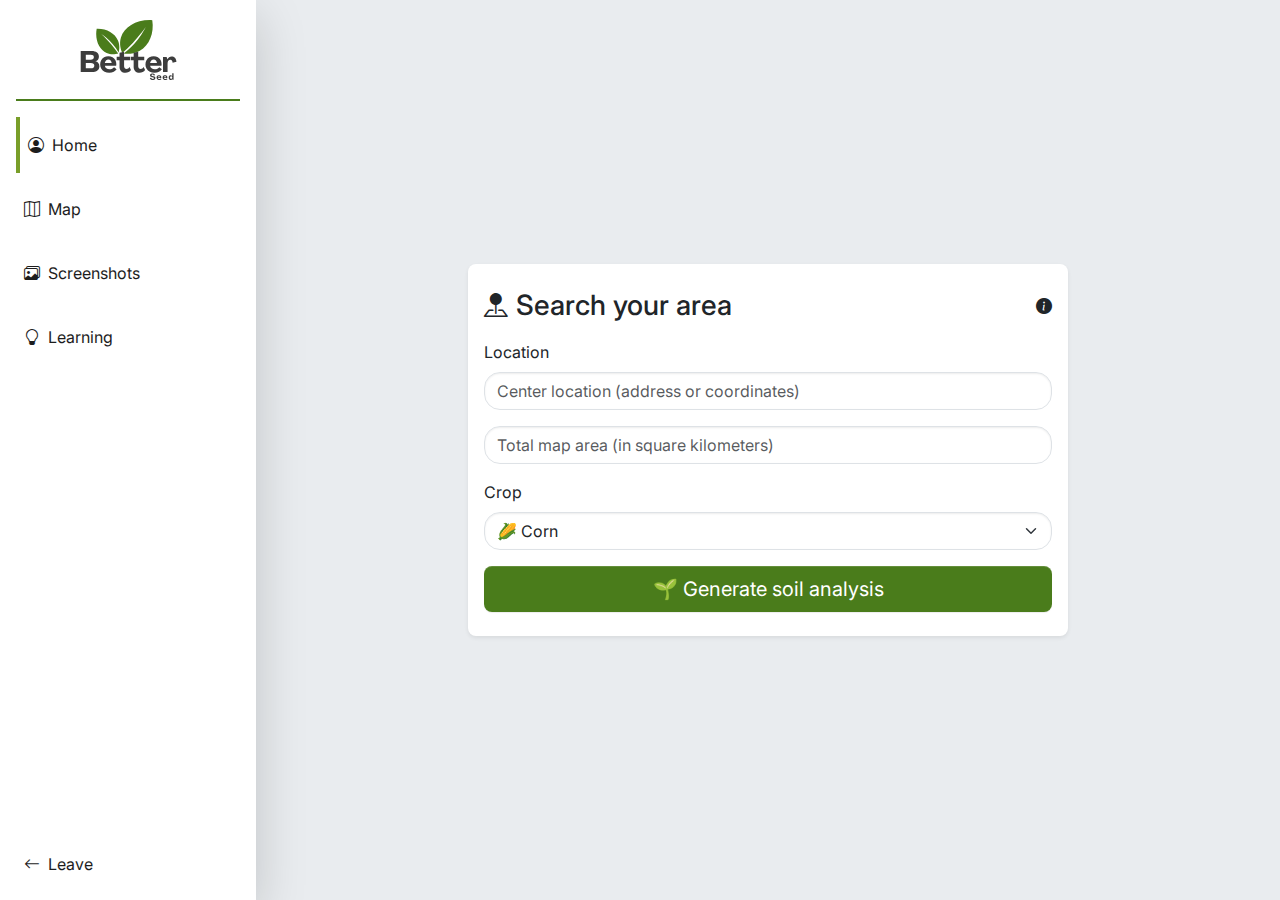
==== commit 7b5bc894: "Added responsiveness and interpretation bar" ====
--- a/frontend/public/index.html
+++ b/frontend/public/index.html
@@ -9,7 +9,49 @@
     <title>BetterSeed</title>
 </head>
 
-<body class="home">
+<body class="home pt-5 pt-md-0">
+    <nav class="navbar d-block d-md-none bg-body-tertiary fixed-top">
+        <div class="container-fluid">
+            <a class="navbar-brand" href="#">BetterSeed</a>
+            <button class="navbar-toggler" type="button" data-bs-toggle="offcanvas"
+                data-bs-target="#offcanvasNavbar" aria-controls="offcanvasNavbar" aria-label="Toggle navigation">
+                <span class="navbar-toggler-icon"></span>
+            </button>
+            <div class="navigation offcanvas offcanvas-end" tabindex="-1" id="offcanvasNavbar"
+                aria-labelledby="offcanvasNavbarLabel">
+                <img class="img-fluid w-75 align-self-center" src="assets/img/logo.svg" alt="BetterSed logo">
+                <hr class="border border-primary border-1 opacity-100">
+                <div class="links flex-grow-1 flex-shrink-0 fs-5">
+                    <button class="link btn btn-outline-info d-flex gap-2 p-2 py-3 border-start border-4 border-info opacity-100">
+                        <i class="bi bi-person-circle"></i>
+                        <span>Home</span>
+                    </button>
+                    <a href="maps.html"
+                        class="link btn btn-outline-info d-flex gap-2 p-2 py-3">
+                        <i class="bi bi-map"></i>
+                        <span>Map</span>
+                    </a>
+                    <button class="link btn btn-outline-info d-flex gap-2 p-2 py-3">
+                        <i class="bi bi-images"></i>
+                        <span>Screenshots</span>
+                    </button>
+                    <button class="link btn btn-outline-info d-flex gap-2 p-2 py-3">
+                        <i class="bi bi-lightbulb"></i>
+                        <span>Learning</span>
+                    </button>
+        
+                    <div class="spacer"></div>
+        
+                    <button class="link btn btn-outline-info d-flex gap-2 p-2">
+                        <i class="bi bi-arrow-left"></i>
+                        <span>Leave</span>
+                    </button>
+                </div>
+            </div>
+        </div>
+    </nav>
+
+
     <nav class="navigation d-none d-md-flex flex-column p-3 shadow-lg z-2">
         <img class="img-fluid w-75 align-self-center" src="assets/img/logo.svg" alt="BetterSed logo">
         <hr class="border border-primary border-1 opacity-100">
@@ -41,7 +83,7 @@
     </nav>
 
     <div class="main bg-body-secondary p-4 d-flex justify-content-center align-items-center">
-        <div class="search card z-2 rounded-3 border-0 flex-grow-1 shadow-sm py-2">
+        <div class="search card z-2 rounded-3 border-0 flex-grow-0 w-50 flex-md-grow-1 shadow-sm py-2">
             <div class="card-body">
                 <div class="title mb-3 d-flex align-items-center justify-content-between gap-2">
                     <div class="text d-flex align-items-center gap-2">
--- a/frontend/public/assets/styles/main.css
+++ b/frontend/public/assets/styles/main.css
@@ -11888,7 +11888,7 @@
 @font-face {
   font-display: block;
   font-family: "bootstrap-icons";
-  src: url("/fonts/bootstrap-icons.woff2") format("woff2"), url("/fonts/bootstrap-icons.woff?") format("woff");
+  src: url("fonts/bootstrap-icons.woff2") format("woff2"), url("fonts/bootstrap-icons.woff") format("woff");
 }
 .bi::before,
 [class^=bi-]::before,
@@ -20114,36 +20114,13 @@
 }
 
 @media (min-width: 768px) {
-  .home .card {
-    max-width: 600px;
-  }
   .home, .maps {
     display: grid;
-    grid-template-columns: 15% 1fr;
+    grid-template-columns: 20% 1fr;
     grid-template-areas: "navbar main";
   }
   .home .navigation, .maps .navigation {
     grid-area: navbar;
-  }
-  .home .navigation .links, .maps .navigation .links {
-    display: grid;
-    grid-template-rows: repeat(4, auto) 1fr auto;
-    gap: 0.5rem;
-  }
-  .home .navigation .links .link, .maps .navigation .links .link {
-    border-radius: 0;
-    border-top: 0;
-    border-right: 0;
-    border-bottom: 0;
-    box-shadow: none;
-    color: #1D1D1D;
-  }
-  .home .navigation .links .link:hover, .maps .navigation .links .link:hover {
-    color: #FFFFFF;
-  }
-  .home .navigation .links .link:active, .maps .navigation .links .link:active {
-    color: #FFFFFF;
-    box-shadow: inset 0 3px 5px rgba(0, 0, 0, 0.125);
   }
   .home .main, .maps .main {
     grid-area: main;
@@ -20173,5 +20150,38 @@
     grid-area: map;
   }
 }
+@media (max-width: 767.98px) {
+  .home .main, .maps .main {
+    display: flex;
+    flex-direction: column;
+    gap: 1rem;
+    min-height: 100%;
+  }
+}
+.navigation .links {
+  display: grid;
+  grid-template-rows: repeat(4, auto) 1fr auto;
+  gap: 0.5rem;
+}
+.navigation .links .link {
+  border-radius: 0;
+  border-top: 0;
+  border-right: 0;
+  border-bottom: 0;
+  box-shadow: none;
+  color: #1D1D1D;
+}
+.navigation .links .link:hover {
+  color: #FFFFFF;
+}
+.navigation .links .link:active {
+  color: #FFFFFF;
+  box-shadow: inset 0 3px 5px rgba(0, 0, 0, 0.125);
+}
+
+.home .card {
+  max-width: 600px;
+  min-width: 300px;
+}
 
 /*# sourceMappingURL=main.css.map */
